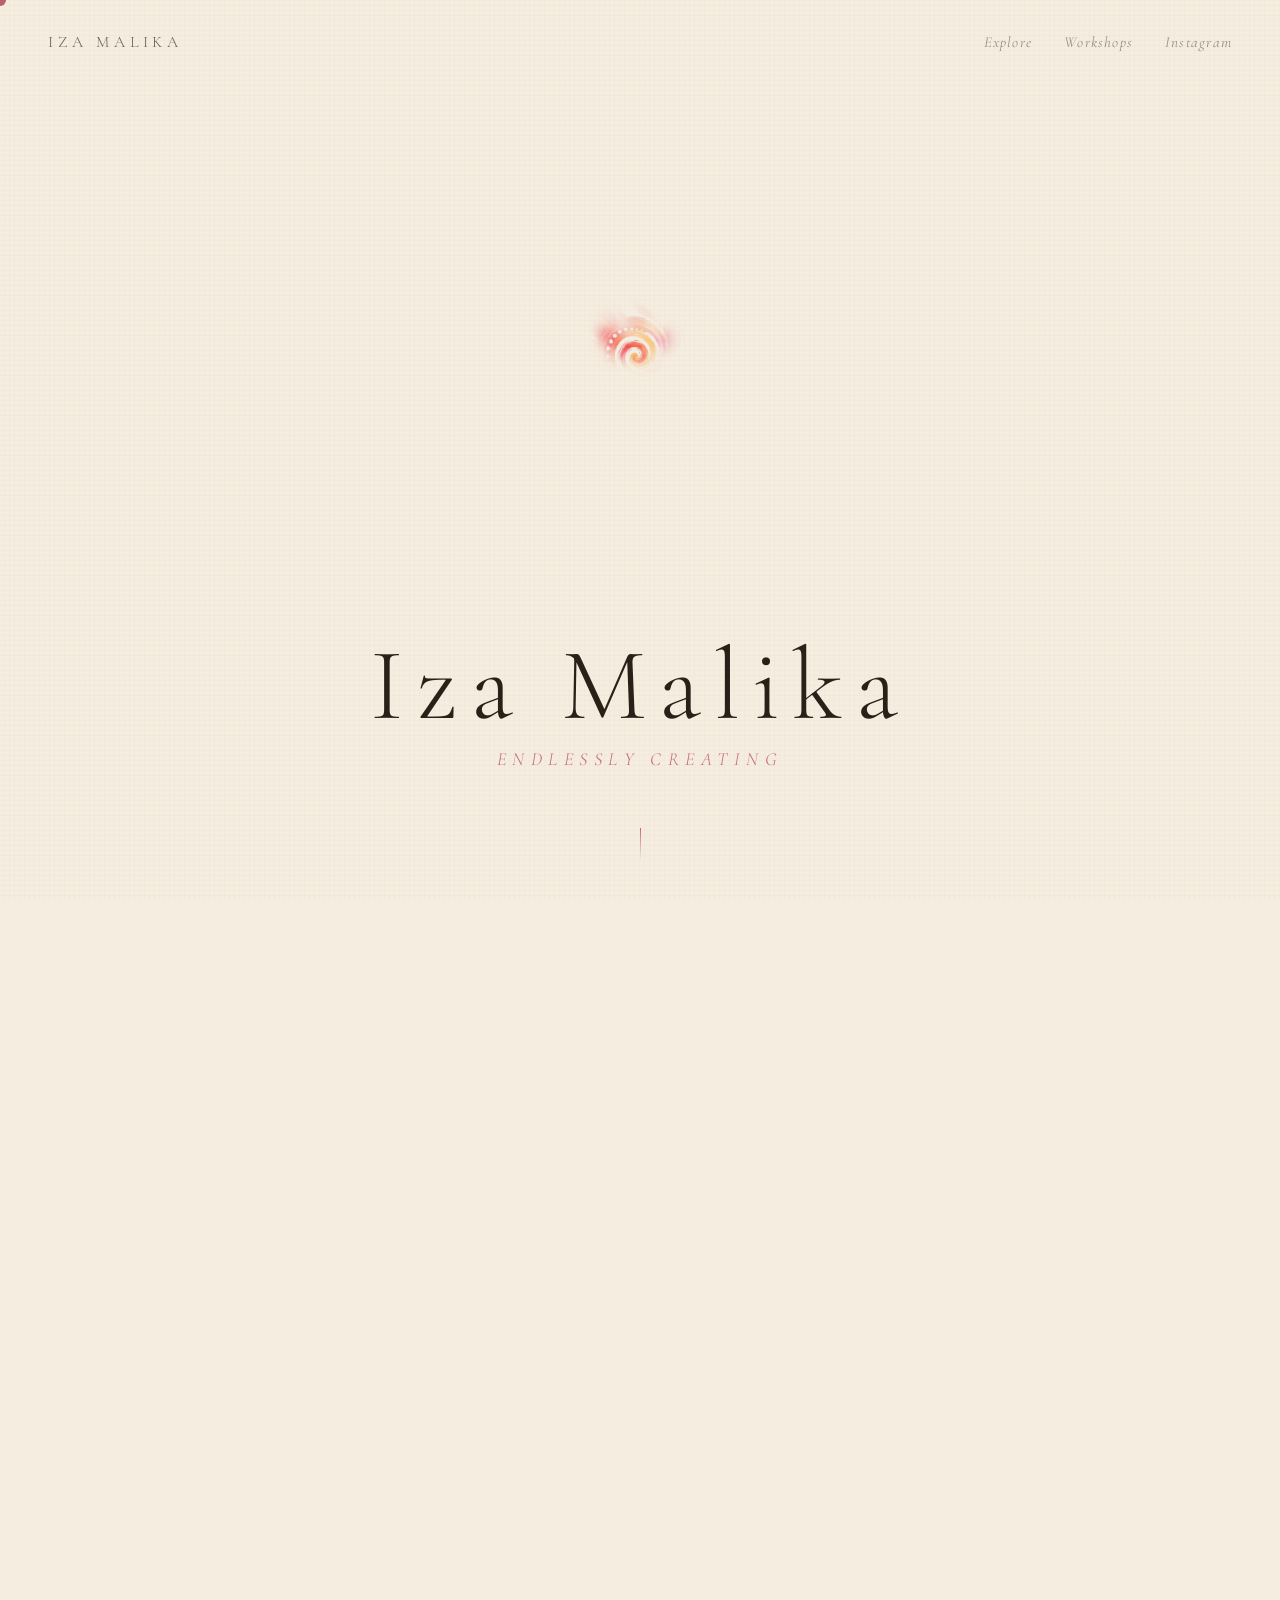
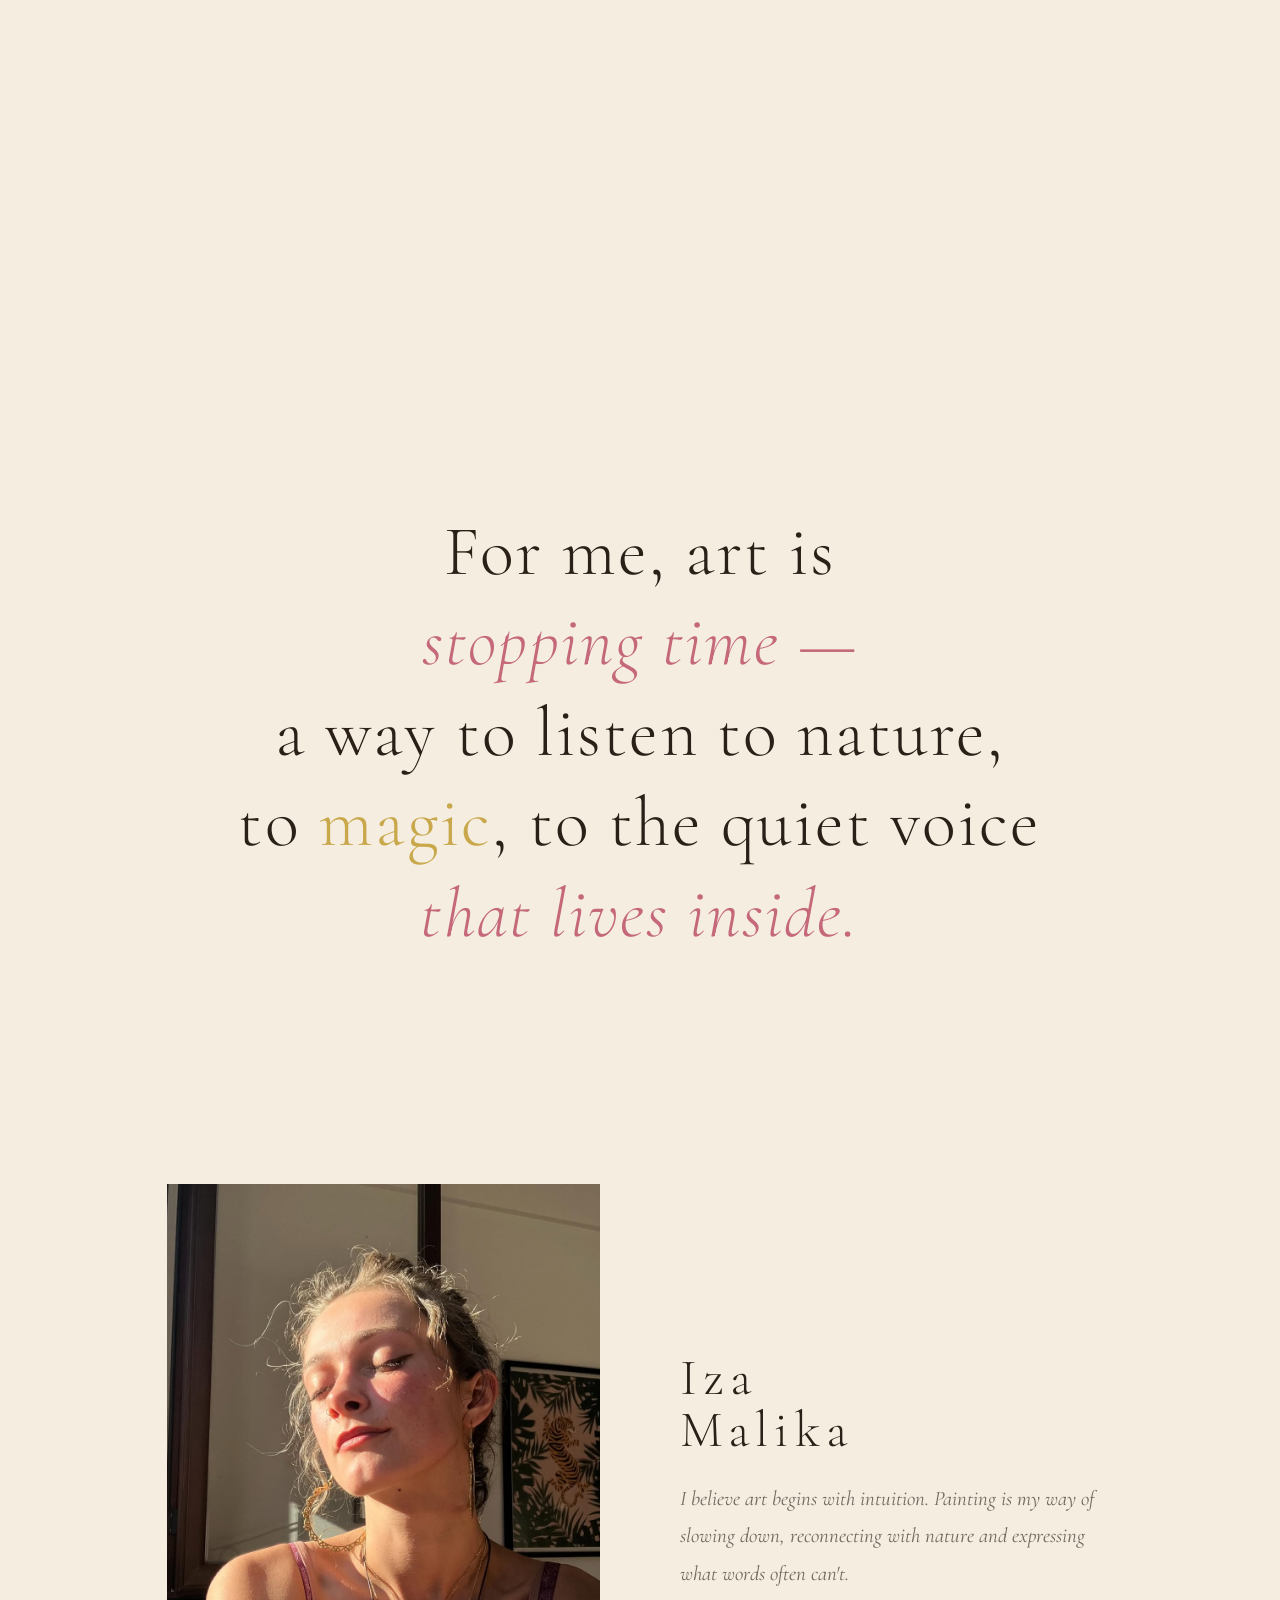
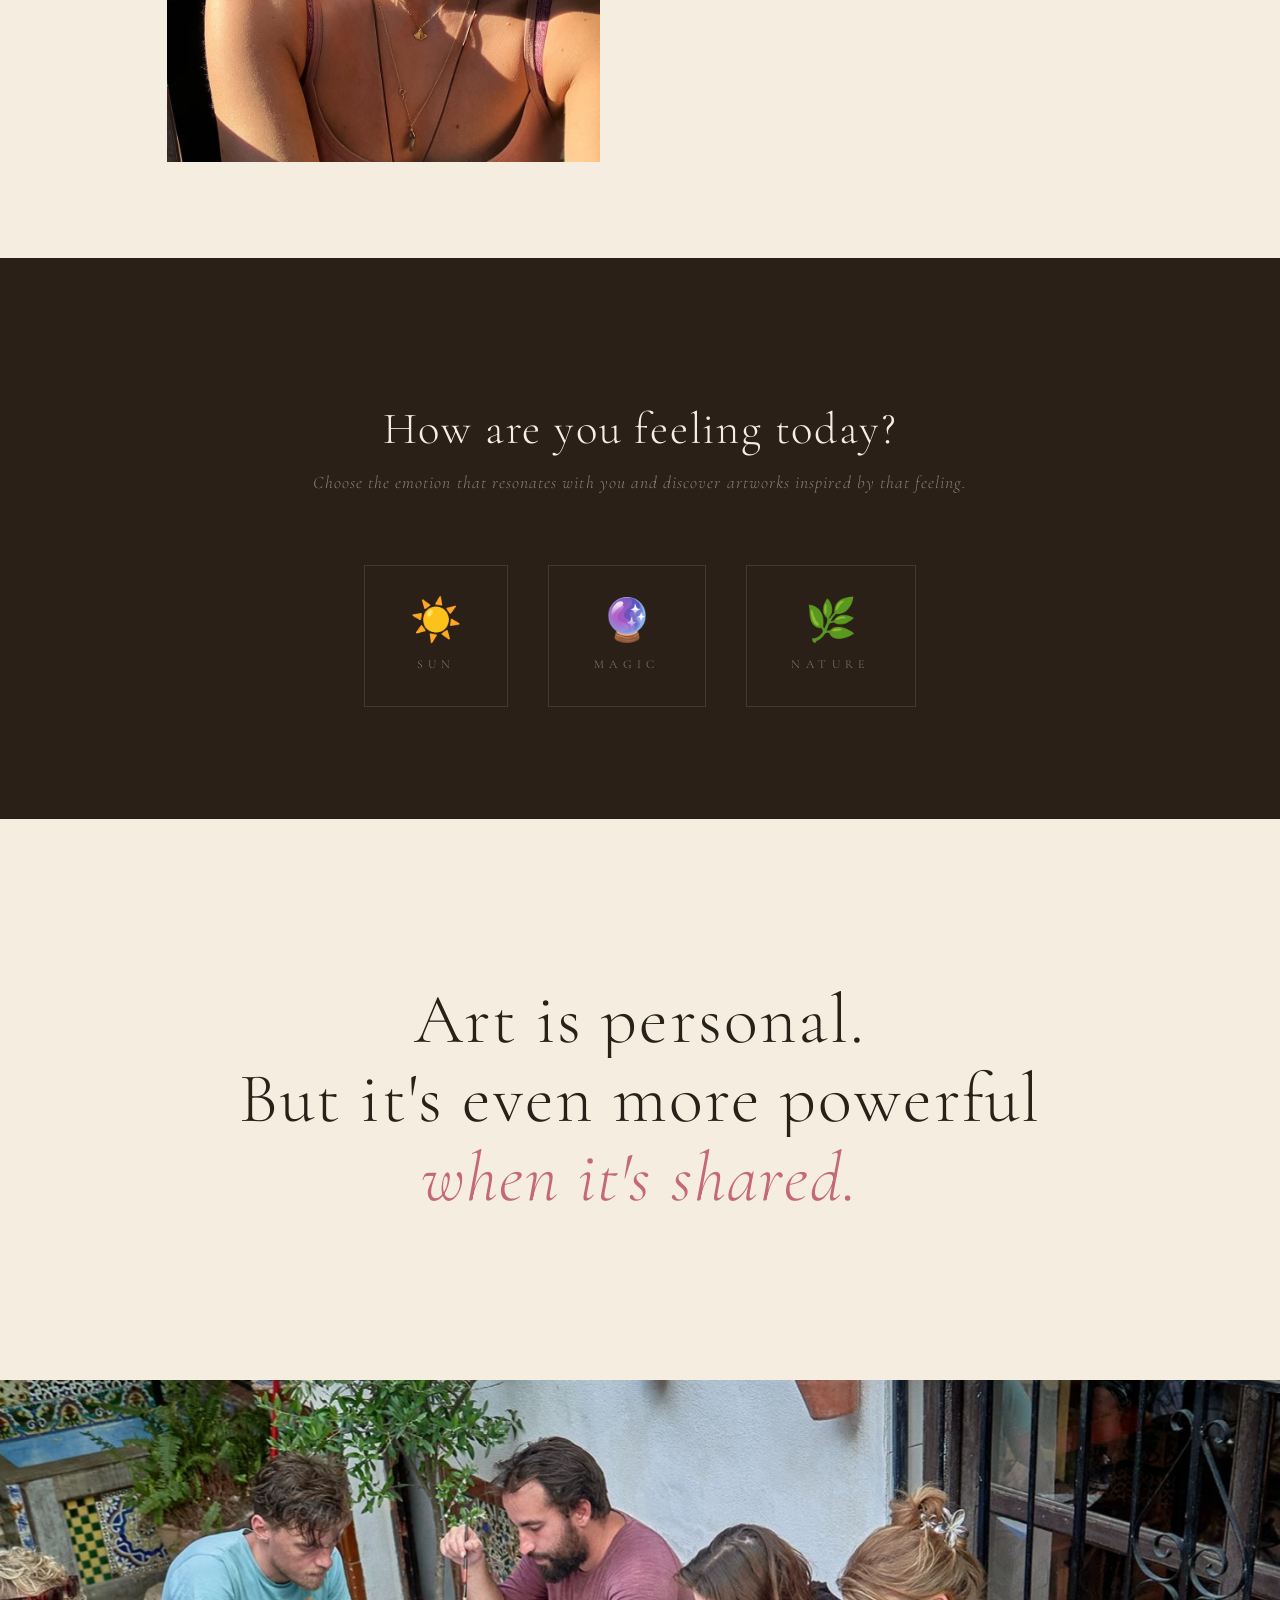
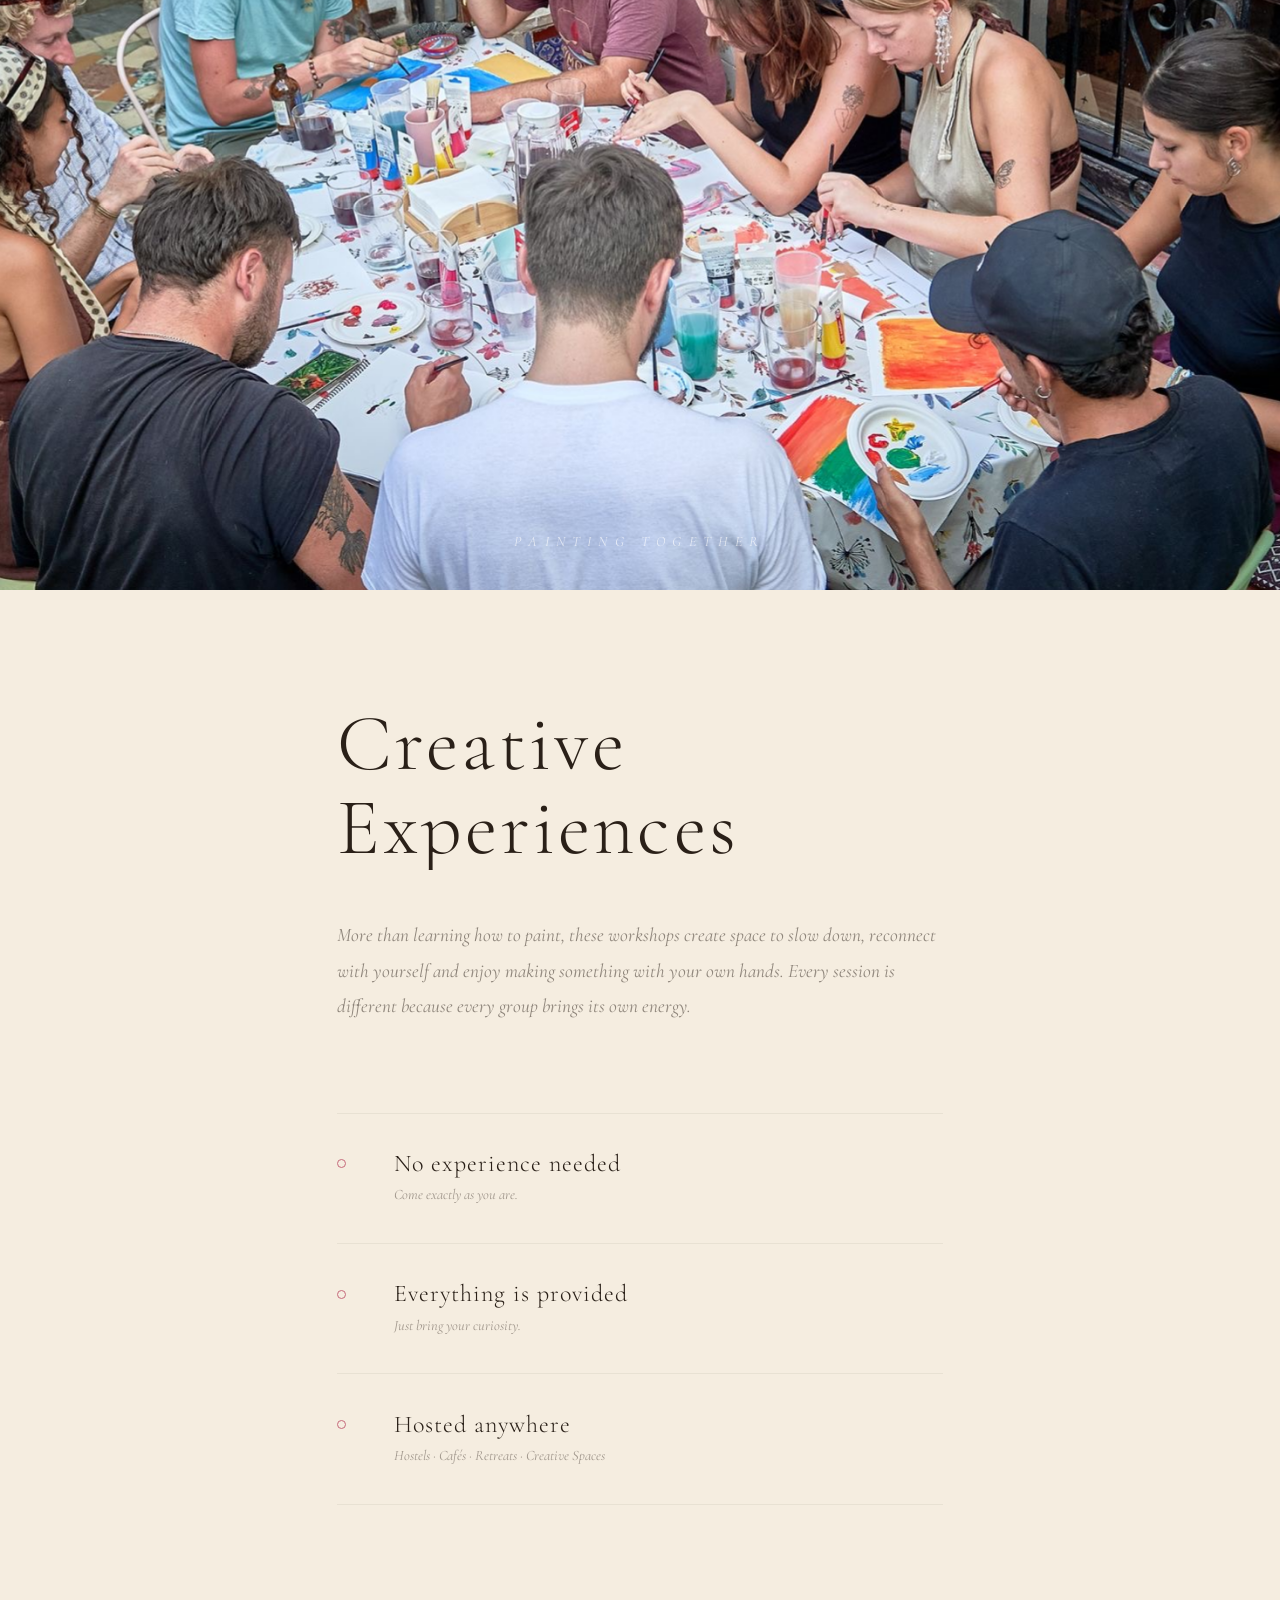
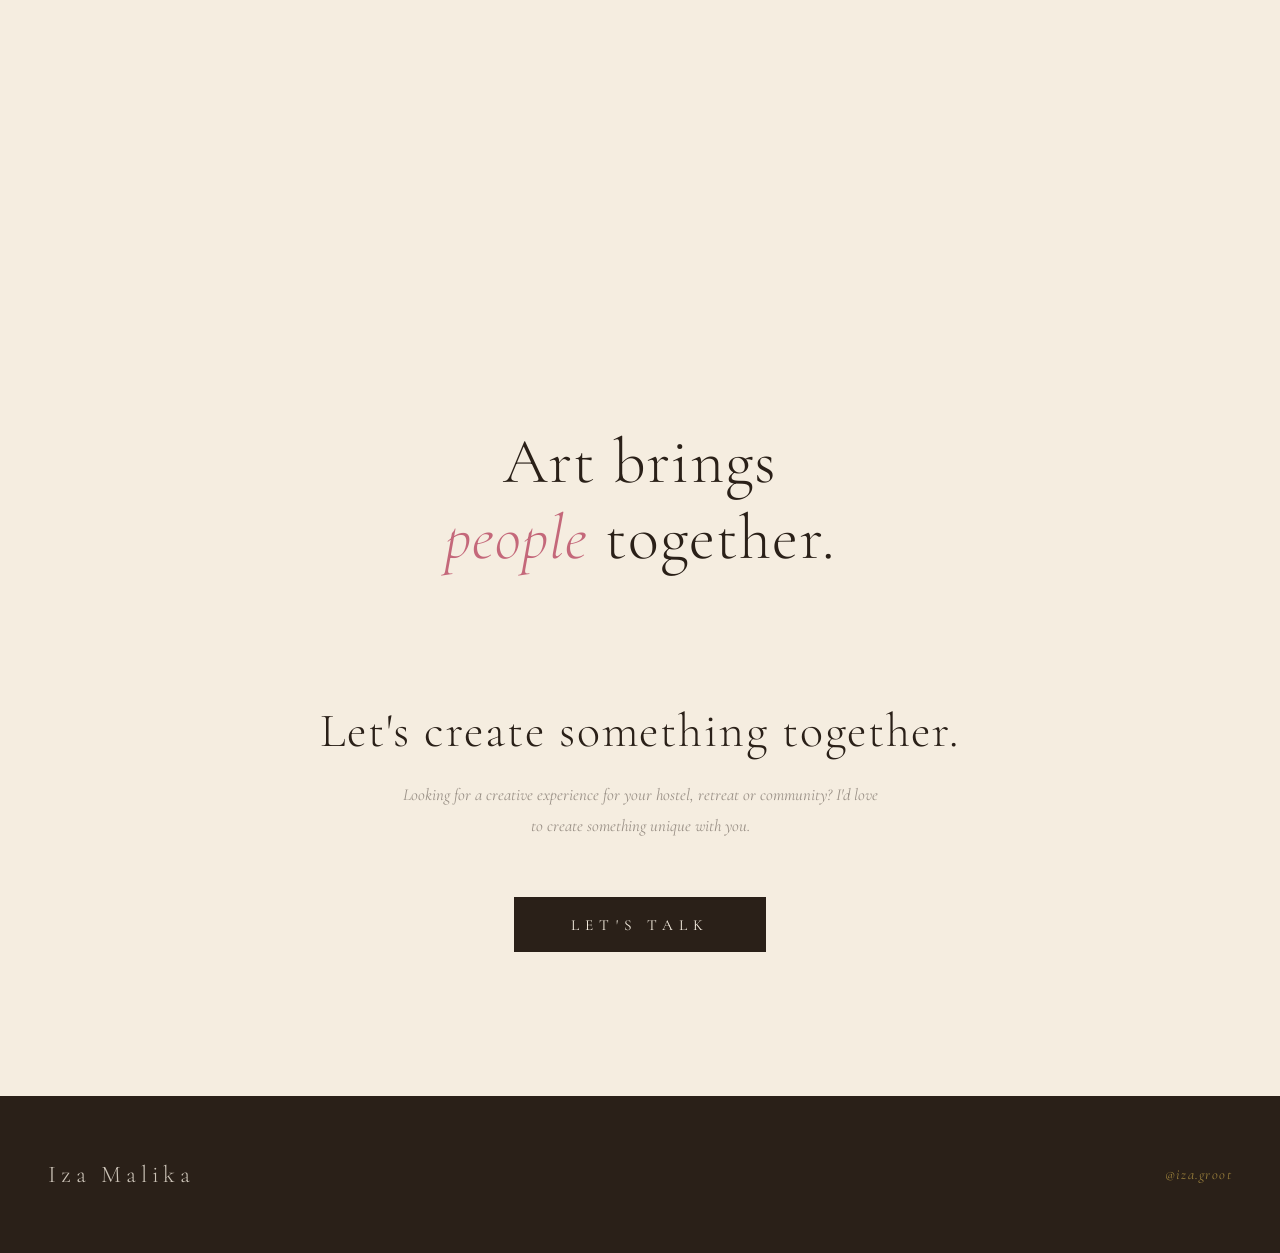
==== index.html @ 127435d0 "Primeros archivos del portafolio" ====
<!DOCTYPE html>
<html lang="en">
<head>
  <meta charset="UTF-8" />
  <meta name="viewport" content="width=device-width, initial-scale=1.0" />
  <title>Iza Malika — Painter · Granada</title>
  <link rel="preconnect" href="https://fonts.googleapis.com" />
  <link rel="preconnect" href="https://fonts.gstatic.com" crossorigin />
  <link href="https://fonts.googleapis.com/css2?family=Cormorant+Garamond:ital,wght@0,300;0,400;1,300;1,400&display=swap" rel="stylesheet" />
  <script src="https://cdnjs.cloudflare.com/ajax/libs/gsap/3.12.5/gsap.min.js" defer></script>
  <style>
    *, *::before, *::after { box-sizing: border-box; margin: 0; padding: 0; }

    :root {
      --cream:  #F5EDE0;
      --rose:   #C4687A;
      --gold:   #C9A84C;
      --green:  #4A7C59;
      --night:  #1C1C2E;
      --ink:    #2A2018;
    }

    html { scroll-behavior: smooth; }
    body { background: var(--cream); overflow-x: hidden; cursor: none; font-family: 'Cormorant Garamond', serif; }

    /* ── Cursor ── */
    #cursor {
      position: fixed; width: 12px; height: 12px; border-radius: 50%;
      background: var(--rose); pointer-events: none; z-index: 9999;
      top: 0; left: 0; transform: translate3d(-50%,-50%,0);
      transition: background 0.4s ease; mix-blend-mode: multiply; will-change: transform;
    }

    /* ── Nav ── */
    nav {
      position: fixed; top: 0; left: 0; right: 0;
      padding: 2rem 3rem; display: flex; justify-content: space-between;
      align-items: center; z-index: 500;
    }
    .nav-logo { font-weight: 300; font-size: 1rem; letter-spacing: 0.3em; color: var(--ink); text-decoration: none; text-transform: uppercase; opacity: 0.7; }
    .nav-links { display: flex; gap: 2rem; list-style: none; }
    .nav-links a { font-style: italic; font-size: 0.95rem; letter-spacing: 0.08em; color: var(--ink); text-decoration: none; opacity: 0.45; transition: opacity 0.2s; }
    .nav-links a:hover { opacity: 1; }

    /* ── Progress ── */
    #progress { position: fixed; top: 0; left: 0; height: 1.5px; width: 0%; background: linear-gradient(90deg, var(--rose), var(--gold), var(--green)); z-index: 9998; }

    /* ═══ HERO ═══ */
    #hero-scroll { position: relative; height: 220vh; background: var(--cream); }
    #hero-sticky {
      position: sticky; top: 0; height: 100vh; width: 100%; overflow: hidden;
      display: flex; flex-direction: column; align-items: center;
      justify-content: flex-start; padding-top: 8vh; background: var(--cream);
    }
    #hero-sticky::before {
      content: ''; position: absolute; inset: 0;
      background-image:
        repeating-linear-gradient(0deg, transparent, transparent 4px, rgba(160,130,90,0.035) 4px, rgba(160,130,90,0.035) 5px),
        repeating-linear-gradient(90deg, transparent, transparent 4px, rgba(160,130,90,0.035) 4px, rgba(160,130,90,0.035) 5px);
      pointer-events: none; z-index: 1;
    }
    .hero-image-wrap { position: relative; z-index: 2; width: min(58vw, 58vh); aspect-ratio: 1/1; }
    .hero-image { width: 100%; height: 100%; display: block; }
    .hero-center { position: relative; z-index: 3; text-align: center; pointer-events: none; margin-top: 2.5rem; }
    .hero-name {
      font-weight: 300; font-size: clamp(3rem, 8vw, 6.5rem); letter-spacing: 0.12em;
      color: var(--ink); line-height: 1; opacity: 0; transform: translateY(16px);
      animation: fadeUp 1.6s cubic-bezier(0.16,1,0.3,1) 0.5s forwards;
    }
    .hero-sub {
      font-style: italic; font-weight: 300; font-size: clamp(0.85rem, 1.8vw, 1.15rem);
      letter-spacing: 0.35em; color: var(--rose); text-transform: uppercase; margin-top: 0.75rem;
      opacity: 0; animation: fadeUp 1.6s cubic-bezier(0.16,1,0.3,1) 0.9s forwards;
    }
    .hero-scroll-hint {
      position: absolute; bottom: 2.5rem; left: 50%; transform: translateX(-50%);
      z-index: 4; display: flex; flex-direction: column; align-items: center; gap: 0.5rem;
      opacity: 0; animation: fadeUp 1.6s cubic-bezier(0.16,1,0.3,1) 1.4s forwards;
    }
    .hero-scroll-hint span { font-style: italic; font-size: 0.72rem; letter-spacing: 0.35em; color: var(--rose); text-transform: uppercase; }
    .hint-line { width: 1px; height: 32px; background: linear-gradient(to bottom, var(--rose), transparent); animation: hintPulse 2s ease-in-out 2s infinite; }
    @keyframes hintPulse { 0%,100%{opacity:.4;transform:scaleY(1)} 50%{opacity:1;transform:scaleY(1.2)} }
    @media (max-width: 700px) {
      .hero-image-wrap { width: min(78vw, 50vh); }
      #hero-sticky { justify-content: center; padding-top: 0; }
      .hero-center { margin-top: 1.4rem; }
    }

    /* ═══ MANIFESTO ═══ */
    #manifesto {
      min-height: 70vh; display: flex; align-items: center;
      justify-content: center; padding: 8rem 6vw;
      background: var(--cream); overflow: hidden;
    }
    #manifesto .frase-inner { text-align: center; max-width: 820px; }
    .frase-linea { display: block; overflow: hidden; line-height: 1.25; margin-bottom: 0.15em; }
    .frase-linea-inner {
      display: block; font-weight: 300; font-size: clamp(1.9rem, 5.5vw, 4.4rem);
      letter-spacing: 0.03em; color: var(--ink);
      transform: translateY(110%);
      transition: transform 1.1s cubic-bezier(0.16, 1, 0.3, 1);
    }
    .frase-inner.visible .frase-linea-inner { transform: translateY(0); }
    .frase-linea:nth-child(1) .frase-linea-inner { transition-delay: 0.00s; }
    .frase-linea:nth-child(2) .frase-linea-inner { transition-delay: 0.13s; }
    .frase-linea:nth-child(3) .frase-linea-inner { transition-delay: 0.26s; }
    .frase-linea:nth-child(4) .frase-linea-inner { transition-delay: 0.39s; }
    .frase-linea:nth-child(5) .frase-linea-inner { transition-delay: 0.52s; }
    .frase-accent { color: var(--rose); font-style: italic; }
    .frase-gold   { color: var(--gold); }

    /* ═══ ABOUT ═══ */
    #about {
      padding: 6rem 6vw; display: grid; grid-template-columns: 1fr 1fr;
      gap: 5rem; align-items: center; max-width: 1100px; margin: 0 auto;
    }
    .about-img-wrap {
      aspect-ratio: 3/4; overflow: hidden; opacity: 0; transform: translateX(-30px);
      transition: opacity 1.3s ease, transform 1.3s ease;
    }
    .about-img-wrap.visible { opacity: 1; transform: translateX(0); }
    .about-img-wrap img { width: 100%; height: 100%; object-fit: cover; object-position: center top; display: block; }
    .about-text { opacity: 0; transform: translateX(30px); transition: opacity 1.3s ease 0.25s, transform 1.3s ease 0.25s; }
    .about-text.visible { opacity: 1; transform: translateX(0); }
    .about-nombre { font-weight: 300; font-size: clamp(2rem, 4vw, 3.2rem); letter-spacing: 0.12em; color: var(--ink); margin-bottom: 1.5rem; line-height: 1; }
    .about-desc { font-style: italic; font-size: clamp(1rem, 1.8vw, 1.3rem); color: rgba(42,32,24,0.65); line-height: 1.8; }
    @media (max-width: 700px) { #about { grid-template-columns: 1fr; gap: 2.5rem; padding: 4rem 6vw; } }

    /* ═══ ORACLE ═══ */
    #oracle { padding: 9rem 6vw 7rem; text-align: center; background: var(--ink); overflow: hidden; }
    .oracle-word-wrap { overflow: hidden; margin-bottom: 1.8rem; }
    .oracle-intuition {
      display: inline-block; font-weight: 300;
      font-size: clamp(3rem, 12vw, 10rem); letter-spacing: 0.12em;
      color: var(--cream); line-height: 1; cursor: default;
      opacity: 0; transform: translateY(32px);
      transition:
        letter-spacing 1.6s cubic-bezier(0.25, 1, 0.5, 1),
        opacity 1.1s ease,
        transform 1.1s cubic-bezier(0.16,1,0.3,1);
    }
    #oracle.visible .oracle-intuition { opacity: 1; transform: translateY(0); }
    #oracle.expanded .oracle-intuition { letter-spacing: 0.55em; }
    @media (max-width: 600px) { #oracle.expanded .oracle-intuition { letter-spacing: 0.22em; } }

    .oracle-question {
      font-weight: 300; font-size: clamp(1.6rem, 4vw, 2.8rem);
      color: var(--cream); letter-spacing: 0.04em; margin-bottom: 1rem;
      opacity: 0; transform: translateY(18px);
      transition: opacity 1s ease 0.2s, transform 1s ease 0.2s;
    }
    #oracle.visible .oracle-question { opacity: 1; transform: translateY(0); }
    .oracle-sub {
      font-style: italic; font-weight: 300; font-size: clamp(0.88rem, 1.8vw, 1.1rem);
      color: rgba(245,237,224,0.45); letter-spacing: 0.06em; margin-bottom: 4.5rem;
      opacity: 0; transform: translateY(14px);
      transition: opacity 1s ease 0.38s, transform 1s ease 0.38s;
    }
    #oracle.visible .oracle-sub { opacity: 1; transform: translateY(0); }

    .oracle-icons {
      display: flex; gap: 2.5rem; justify-content: center; flex-wrap: wrap;
      opacity: 0; transform: scale(0.88) translateY(24px);
      transition: opacity 1s ease 0.55s, transform 1s cubic-bezier(0.16,1,0.3,1) 0.55s;
    }
    #oracle.expanded .oracle-icons { opacity: 1; transform: scale(1) translateY(0); }

    .oracle-icon-btn {
      display: flex; flex-direction: column; align-items: center; gap: 0.9rem;
      padding: 2.2rem 2.8rem; border: 1px solid rgba(245,237,224,0.12);
      background: transparent; cursor: none; font-family: 'Cormorant Garamond', serif;
      transition: border-color 0.5s ease, background 0.5s ease, transform 0.5s cubic-bezier(0.16,1,0.3,1);
    }
    .oracle-icon-btn:hover, .oracle-icon-btn.active {
      border-color: rgba(245,237,224,0.4); background: rgba(245,237,224,0.05); transform: translateY(-9px);
    }
    .oracle-icon-btn.active { border-color: var(--gold); }
    .oracle-emoji { font-size: 2.6rem; line-height: 1; }
    .oracle-label {
      font-weight: 300; font-size: 0.75rem; letter-spacing: 0.45em;
      color: var(--cream); text-transform: uppercase; opacity: 0.45;
      transition: opacity 0.3s, color 0.3s;
    }
    .oracle-icon-btn:hover .oracle-label, .oracle-icon-btn.active .oracle-label { opacity: 1; color: var(--gold); }

    /* ═══ CAROUSEL ═══ */
    #carousel-section {
      display: none; padding: 5rem 0 2rem;
      background-color: var(--cream);
      transition: background-color 1.3s ease;
    }
    #carousel-section.active { display: block; }

    .carousel-theme-label {
      text-align: center; font-style: italic; font-size: 0.75rem;
      letter-spacing: 0.5em; color: rgba(42,32,24,0.38);
      text-transform: uppercase; margin-bottom: 3rem;
    }
    .carousel-track { position: relative; width: 100%; min-height: 360px; }

    .carousel-card {
      display: none; flex-direction: column; align-items: center; padding: 0 5vw;
    }
    .carousel-card.show {
      display: flex;
      animation: cardSlideIn 0.65s cubic-bezier(0.16,1,0.3,1) forwards;
    }
    .carousel-card.slide-left { animation: cardSlideLeft 0.5s ease forwards; }
    @keyframes cardSlideIn { from { opacity:0; transform:translateX(40px); } to { opacity:1; transform:translateX(0); } }
    @keyframes cardSlideLeft { from { opacity:1; transform:translateX(0); } to { opacity:0; transform:translateX(-40px); } }

    .carousel-img-wrap { width: min(72vw, 440px); aspect-ratio: 4/5; overflow: hidden; }
    .carousel-img-wrap img { width: 100%; height: 100%; object-fit: cover; display: block; }
    .carousel-meta { margin-top: 1.3rem; text-align: center; }
    .carousel-titulo { font-weight: 300; font-size: clamp(1.1rem, 3vw, 1.6rem); letter-spacing: 0.06em; color: var(--ink); }
    .carousel-subtitulo { font-style: italic; font-size: 0.78rem; letter-spacing: 0.16em; color: var(--rose); margin-top: 0.3rem; opacity: 0.8; }

    .carousel-controls {
      display: flex; align-items: center; justify-content: center;
      gap: 2.5rem; margin-top: 2.8rem; padding-bottom: 0.5rem;
    }
    .carousel-arrow {
      background: none; border: 1px solid rgba(42,32,24,0.18);
      width: 46px; height: 46px; border-radius: 50%; cursor: none;
      display: flex; align-items: center; justify-content: center;
      font-size: 1.1rem; color: var(--ink);
      transition: border-color 0.3s, background 0.3s, transform 0.35s cubic-bezier(0.16,1,0.3,1);
    }
    .carousel-arrow:hover { border-color: var(--ink); background: rgba(42,32,24,0.05); transform: scale(1.12); }
    .carousel-counter { font-style: italic; font-size: 0.85rem; letter-spacing: 0.28em; color: rgba(42,32,24,0.38); }

    /* View All */
    .view-all-wrap { text-align: center; padding: 3.5rem 0 2rem; }
    .view-all-btn {
      background: none; border: none; font-family: 'Cormorant Garamond', serif;
      font-size: clamp(0.8rem, 1.4vw, 0.95rem); letter-spacing: 0.38em; color: var(--ink);
      text-transform: uppercase; cursor: none; position: relative; padding-bottom: 5px;
      opacity: 0.45; transition: opacity 0.4s;
    }
    .view-all-btn::after {
      content: ''; position: absolute; bottom: 0; left: 50%;
      width: 0; height: 1px; background: var(--ink);
      transform: translateX(-50%); transition: width 0.55s cubic-bezier(0.16,1,0.3,1);
    }
    .view-all-btn:hover { opacity: 0.85; }
    .view-all-btn:hover::after { width: 100%; }

    /* ═══ FULL GALLERY GRID ═══ */
    #full-gallery { display: none; padding: 3rem 5vw 6rem; border-top: 1px solid rgba(42,32,24,0.07); }
    #full-gallery.open { display: block; }
    .full-gallery-title {
      text-align: center; font-weight: 300; font-size: 0.75rem; letter-spacing: 0.45em;
      color: rgba(42,32,24,0.38); text-transform: uppercase; margin-bottom: 3rem;
    }
    .full-gallery-grid { display: grid; grid-template-columns: repeat(auto-fill, minmax(220px, 1fr)); gap: 1.2rem; }
    .fg-item { overflow: hidden; }
    .fg-item img {
      width: 100%; aspect-ratio: 4/5; object-fit: cover; display: block;
      filter: grayscale(12%); transform: scale(1);
      transition: filter 0.6s ease, transform 0.6s ease;
    }
    .fg-item img:hover { filter: grayscale(0%); transform: scale(1.03); }

    /* ═══ BRIDGE ═══ */
    #ws-bridge {
      background: var(--cream);
      padding: clamp(8rem, 18vh, 14rem) 6vw clamp(8rem, 18vh, 14rem);
      text-align: center;
    }
    .bridge-line {
      display: block; overflow: hidden;
      line-height: 1.1; margin-bottom: 0.1em;
    }
    .bridge-line-inner {
      display: block;
      font-weight: 300;
      font-size: clamp(2rem, 5.5vw, 4.4rem);
      letter-spacing: 0.03em;
      color: var(--ink);
      transform: translateY(110%);
      transition: transform 1.2s cubic-bezier(0.16, 1, 0.3, 1);
    }
    .bridge-line:nth-child(2) .bridge-line-inner { transition-delay: 0.18s; }
    .bridge-line:nth-child(3) .bridge-line-inner {
      font-style: italic; color: var(--rose);
      transition-delay: 0.34s;
    }
    #ws-bridge.bridge-in .bridge-line-inner { transform: translateY(0); }

    /* ═══ WORKSHOPS ═══ */
    #workshops { padding: 0; }

    /* 1 — Hero photo */
    .ws-hero {
      position: relative; width: 100%; height: 90vh;
      overflow: hidden;
    }
    .ws-hero img {
      width: 100%; height: 115%; object-fit: cover; object-position: center 30%;
      display: block; transform: translateY(0);
      will-change: transform;
    }
    .ws-hero-label {
      position: absolute; bottom: 2.5rem; left: 50%; transform: translateX(-50%);
      font-family: 'Cormorant Garamond', serif; font-style: italic;
      font-size: clamp(0.75rem, 1.3vw, 0.9rem); letter-spacing: 0.5em;
      text-transform: uppercase; color: rgba(255,255,255,0.65);
      white-space: nowrap;
    }

    /* 2 — Inner text block */
    .ws-inner { max-width: 760px; margin: 0 auto; padding: 7rem 6vw 0; }

    /* Title lines (GSAP handles animation) */
    .ws-heading { margin-bottom: 3rem; overflow: hidden; }
    .ws-heading-line {
      display: block; overflow: hidden; line-height: 1.05;
    }
    .ws-heading-line span {
      display: block; font-weight: 300;
      font-size: clamp(2.4rem, 6.5vw, 5rem); letter-spacing: 0.04em;
      color: var(--ink); transform: translateY(110%);
    }

    /* Subhead */
    .ws-subhead {
      font-style: italic; font-size: clamp(1rem, 2vw, 1.2rem);
      color: rgba(42,32,24,0.5); line-height: 1.85; margin-bottom: 5.5rem;
      opacity: 0; transform: translateY(20px);
      transition: opacity 1.1s ease 0.5s, transform 1.1s ease 0.5s;
    }
    #workshops.ws-text-in .ws-subhead { opacity: 1; transform: translateY(0); }

    /* 3 — Cards */
    .ws-cards { display: flex; flex-direction: column; margin-bottom: 7rem; }
    .ws-card {
      display: grid; grid-template-columns: 1.8rem 1fr;
      align-items: start; gap: 1.8rem;
      padding: 2.2rem 0;
      border-bottom: 1px solid rgba(42,32,24,0.06);
      opacity: 0; transform: translateY(30px);
      transition: opacity 0.95s ease, transform 0.95s cubic-bezier(0.16,1,0.3,1);
    }
    .ws-card:first-child { border-top: 1px solid rgba(42,32,24,0.06); }
    .ws-card.ws-card-in { opacity: 1; transform: translateY(0); }
    .ws-card-dot {
      width: 9px; height: 9px; border-radius: 50%;
      border: 1px solid var(--rose); margin-top: 0.65rem; flex-shrink: 0;
    }
    .ws-card-title {
      font-weight: 300; font-size: clamp(1.1rem, 2.2vw, 1.5rem);
      letter-spacing: 0.04em; color: var(--ink); margin-bottom: 0.35rem;
    }
    .ws-card-desc {
      font-style: italic; font-size: 0.9rem;
      color: rgba(42,32,24,0.42); line-height: 1.7;
    }

    /* 4 — Editorial photo mosaic */
    .ws-editorial {
      display: grid;
      grid-template-columns: 3fr 2fr;
      gap: 6px;
      margin-bottom: 0;
    }
    .ws-pic { overflow: hidden; position: relative; }
    .ws-pic img {
      width: 100%; height: 100%; object-fit: cover; display: block;
      will-change: transform;
    }
    /* clip-path reveal — default hidden from bottom */
    .ws-pic { clip-path: inset(100% 0 0 0); transition: clip-path 1.15s cubic-bezier(0.16,1,0.3,1); }
    .ws-pic.ws-from-left  { clip-path: inset(0 100% 0 0); }
    .ws-pic.ws-from-right { clip-path: inset(0 0 0 100%); }
    .ws-pic.ws-from-top   { clip-path: inset(0 0 100% 0); }
    .ws-pic.ws-from-bottom{ clip-path: inset(100% 0 0 0); }
    .ws-pic.ws-revealed   { clip-path: inset(0 0 0 0); }

    /* Grid positions */
    .ws-pic-a { grid-column: 1/-1; height: clamp(320px,48vw,620px); transition-delay: 0s; }
    .ws-pic-a img { object-position: center 40%; }
    .ws-pic-b { grid-column:1/2; grid-row:2/4; height: clamp(420px,66vw,760px); transition-delay:.15s; }
    .ws-pic-b img { object-position: center top; }
    .ws-pic-c { grid-column:2/3; grid-row:2/3; height: clamp(220px,30vw,380px); transition-delay:.28s; }
    .ws-pic-d { grid-column:2/3; grid-row:3/4; height: clamp(200px,34vw,380px); transition-delay:.42s; }
    .ws-pic-e { grid-column:1/-1; height: clamp(280px,38vw,500px); transition-delay:.6s; }
    .ws-pic-e img { object-position: center 65%; }

    /* Caption notes */
    .ws-note {
      position: absolute; bottom: 1.6rem; left: 1.8rem;
      font-family: 'Cormorant Garamond', serif; font-style: italic;
      font-size: clamp(0.8rem, 1.2vw, 0.96rem); line-height: 1.4;
      color: rgba(255,255,255,0.88); max-width: 240px;
      text-shadow: 0 1px 14px rgba(0,0,0,0.5);
      opacity: 0; transform: translateY(10px);
      transition: opacity 0.8s ease 0.7s, transform 0.8s ease 0.7s;
    }
    .ws-pic.ws-revealed .ws-note { opacity: 1; transform: translateY(0); }

    /* 5 — Quote */
    .ws-quote-wrap {
      text-align: center; padding: 8rem 6vw;
      opacity: 0; transform: translateY(24px);
      transition: opacity 1.2s ease, transform 1.2s cubic-bezier(0.16,1,0.3,1);
    }
    .ws-quote-wrap.ws-quote-in { opacity: 1; transform: translateY(0); }
    .ws-quote {
      font-weight: 300; font-size: clamp(2rem, 5vw, 4rem);
      color: var(--ink); line-height: 1.2; letter-spacing: 0.02em;
    }
    .ws-quote-people {
      display: inline-block; font-style: italic;
      color: var(--ink);
      transition: color 2.2s cubic-bezier(0.25,1,0.5,1);
    }
    .ws-quote-wrap.ws-quote-in .ws-quote-people { color: var(--rose); }

    /* 6 — CTA */
    .ws-cta-block {
      text-align: center; padding: 0 6vw 9rem;
      opacity: 0; transform: translateY(24px);
      transition: opacity 1s ease 0.2s, transform 1s cubic-bezier(0.16,1,0.3,1) 0.2s;
    }
    .ws-cta-block.ws-cta-in { opacity: 1; transform: translateY(0); }
    .ws-cta-heading {
      font-weight: 300; font-size: clamp(1.6rem, 3.8vw, 3rem);
      letter-spacing: 0.04em; color: var(--ink); margin-bottom: 1.4rem; line-height: 1.1;
    }
    .ws-cta-sub {
      font-style: italic; font-size: clamp(0.9rem, 1.6vw, 1.05rem);
      color: rgba(42,32,24,0.45); max-width: 480px; margin: 0 auto 3.5rem; line-height: 1.8;
    }
    .ws-cta-btn {
      display: inline-block; font-family: 'Cormorant Garamond', serif;
      font-size: clamp(0.82rem, 1.4vw, 0.96rem); letter-spacing: 0.38em;
      text-transform: uppercase; color: var(--cream); text-decoration: none;
      background: var(--ink); padding: 1.1rem 3.5rem;
      border: 1px solid var(--ink); cursor: none;
      transition: background 0.45s ease, color 0.45s ease;
    }
    .ws-cta-btn:hover { background: transparent; color: var(--ink); }

    @media (max-width: 640px) {
      .ws-hero { height: 70vh; }
      .ws-editorial { grid-template-columns: 1fr; }
      .ws-pic-b { grid-column:1; grid-row:auto; height: clamp(300px,75vw,480px); }
      .ws-pic-c, .ws-pic-d { grid-column:1; grid-row:auto; height: clamp(240px,60vw,360px); }
    }

    /* ═══ FOOTER ═══ */
    footer {
      background: var(--ink); padding: 4rem 3rem;
      display: flex; justify-content: space-between; align-items: center;
      flex-wrap: wrap; gap: 1.5rem;
    }
    .footer-name { font-weight: 300; font-size: 1.5rem; letter-spacing: 0.2em; color: var(--cream); opacity: 0.8; }
    .footer-ig { font-style: italic; font-size: 0.9rem; letter-spacing: 0.1em; color: var(--gold); text-decoration: none; opacity: 0.7; transition: opacity 0.2s; }
    .footer-ig:hover { opacity: 1; }

    /* ═══ UTILS ═══ */
    @keyframes fadeUp { to { opacity: 1; transform: translateY(0); } }
    @media (max-width: 600px) {
      nav { padding: 1.5rem; }
      .nav-links { gap: 1.2rem; }
      .oracle-icons { gap: 1rem; }
      .oracle-icon-btn { padding: 1.6rem 1.8rem; }
    }
  </style>
</head>
<body>

<div id="progress"></div>
<div id="cursor"></div>

<nav>
  <a href="#" class="nav-logo">Iza Malika</a>
  <ul class="nav-links">
    <li><a href="#oracle">Explore</a></li>
    <li><a href="#workshops">Workshops</a></li>
    <li><a href="https://instagram.com/iza.groot" target="_blank">Instagram</a></li>
  </ul>
</nav>

<!-- ═══ HERO ═══ -->
<div id="hero-scroll">
  <div id="hero-sticky">
    <div class="hero-image-wrap">
      <canvas id="hero-canvas" class="hero-image" aria-label="Spiral painting by Iza Malika"></canvas>
    </div>
    <div class="hero-center">
      <h1 class="hero-name">Iza Malika</h1>
      <p class="hero-sub">Endlessly creating</p>
    </div>
    <div class="hero-scroll-hint">
      <div class="hint-line"></div>
    </div>
  </div>
</div>

<!-- ═══ MANIFESTO ═══ -->
<section id="manifesto">
  <div class="frase-inner">
    <span class="frase-linea"><span class="frase-linea-inner">For me, art is</span></span>
    <span class="frase-linea"><span class="frase-linea-inner frase-accent">stopping time —</span></span>
    <span class="frase-linea"><span class="frase-linea-inner">a way to listen to nature,</span></span>
    <span class="frase-linea"><span class="frase-linea-inner">to <span class="frase-gold">magic</span>, to the quiet voice</span></span>
    <span class="frase-linea"><span class="frase-linea-inner frase-accent">that lives inside.</span></span>
  </div>
</section>

<!-- ═══ ABOUT ═══ -->
<section id="about">
  <div class="about-img-wrap">
    <img src="images/iza.jpg" alt="Iza Malika under the Granada sun" />
  </div>
  <div class="about-text">
    <h2 class="about-nombre">Iza<br>Malika</h2>
    <p class="about-desc">I believe art begins with intuition. Painting is my way of slowing down, reconnecting with nature and expressing what words often can't.</p>
  </div>
</section>

<!-- ═══ ORACLE ═══ -->
<section id="oracle">
  <p class="oracle-question">How are you feeling today?</p>
  <p class="oracle-sub">Choose the emotion that resonates with you and discover artworks inspired by that feeling.</p>
  <div class="oracle-icons">
    <button class="oracle-icon-btn" data-tema="sol" data-color="#EDE8E0" data-label="Sun">
      <span class="oracle-emoji">☀️</span>
      <span class="oracle-label">Sun</span>
    </button>
    <button class="oracle-icon-btn" data-tema="magia" data-color="#EAE5F0" data-label="Magic">
      <span class="oracle-emoji">🔮</span>
      <span class="oracle-label">Magic</span>
    </button>
    <button class="oracle-icon-btn" data-tema="naturaleza" data-color="#E2EBE2" data-label="Nature">
      <span class="oracle-emoji">🌿</span>
      <span class="oracle-label">Nature</span>
    </button>
  </div>
</section>

<!-- ═══ CAROUSEL ═══ -->
<section id="carousel-section">
  <p class="carousel-theme-label" id="carousel-theme-label">—</p>
  <div class="carousel-track" id="carousel-track">

    <!-- SOL -->
    <div class="carousel-card" data-tema="sol">
      <div class="carousel-img-wrap"><img src="images/obras/sol-montana.jpg" alt="The Sun and the Mountain" loading="lazy" /></div>
      <div class="carousel-meta"><p class="carousel-titulo">The Sun and the Mountain</p><p class="carousel-subtitulo">Acrylic · 50×40 cm</p></div>
    </div>
    <div class="carousel-card" data-tema="sol">
      <div class="carousel-img-wrap"><img src="images/obras/mandala-sol.jpg" alt="Solar Mandala" loading="lazy" /></div>
      <div class="carousel-meta"><p class="carousel-titulo">Solar Mandala</p><p class="carousel-subtitulo">Acrylic · 30×40 cm</p></div>
    </div>
    <div class="carousel-card" data-tema="sol">
      <div class="carousel-img-wrap"><img src="images/obras/flor-dorada.jpg" alt="Golden Flower" loading="lazy" /></div>
      <div class="carousel-meta"><p class="carousel-titulo">Golden Flower</p><p class="carousel-subtitulo">Acrylic on canvas</p></div>
    </div>
    <div class="carousel-card" data-tema="sol">
      <div class="carousel-img-wrap"><img src="images/obras/mandala-blanca.jpg" alt="White Mandala" loading="lazy" /></div>
      <div class="carousel-meta"><p class="carousel-titulo">White Mandala</p><p class="carousel-subtitulo">Acrylic · 30×40 cm</p></div>
    </div>
    <div class="carousel-card" data-tema="sol">
      <div class="carousel-img-wrap"><img src="images/obras/flamenco.jpg" alt="Flamenco" loading="lazy" /></div>
      <div class="carousel-meta"><p class="carousel-titulo">Flamenco</p><p class="carousel-subtitulo">Acrylic on canvas</p></div>
    </div>

    <!-- MAGIA -->
    <div class="carousel-card" data-tema="magia">
      <div class="carousel-img-wrap"><img src="images/obras/luna-mistica.jpg" alt="The Mystic Moon" loading="lazy" /></div>
      <div class="carousel-meta"><p class="carousel-titulo">The Mystic Moon</p><p class="carousel-subtitulo">Acrylic · 40×50 cm</p></div>
    </div>
    <div class="carousel-card" data-tema="magia">
      <div class="carousel-img-wrap"><img src="images/obras/mandala-purpura.jpg" alt="Purple Mandala" loading="lazy" /></div>
      <div class="carousel-meta"><p class="carousel-titulo">Purple Mandala</p><p class="carousel-subtitulo">Acrylic on canvas</p></div>
    </div>
    <div class="carousel-card" data-tema="magia">
      <div class="carousel-img-wrap"><img src="images/obras/mujer-viento.jpg" alt="Woman in the Wind" loading="lazy" /></div>
      <div class="carousel-meta"><p class="carousel-titulo">Woman in the Wind</p><p class="carousel-subtitulo">Acrylic on paper</p></div>
    </div>
    <div class="carousel-card" data-tema="magia">
      <div class="carousel-img-wrap"><img src="images/obras/mandala-lavanda.jpg" alt="Lavender Mandala" loading="lazy" /></div>
      <div class="carousel-meta"><p class="carousel-titulo">Lavender Mandala</p><p class="carousel-subtitulo">Acrylic on canvas</p></div>
    </div>
    <div class="carousel-card" data-tema="magia">
      <div class="carousel-img-wrap"><img src="images/obras/luna-mujer.jpg" alt="Moon Woman" loading="lazy" /></div>
      <div class="carousel-meta"><p class="carousel-titulo">Moon Woman</p><p class="carousel-subtitulo">Acrylic on canvas</p></div>
    </div>
    <div class="carousel-card" data-tema="magia">
      <div class="carousel-img-wrap"><img src="images/obras/diosa-acuarela.jpg" alt="Watercolor Goddess" loading="lazy" /></div>
      <div class="carousel-meta"><p class="carousel-titulo">Watercolor Goddess</p><p class="carousel-subtitulo">Watercolor on paper</p></div>
    </div>

    <!-- NATURALEZA -->
    <div class="carousel-card" data-tema="naturaleza">
      <div class="carousel-img-wrap"><img src="images/obras/plantas-verdes.jpg" alt="Green Plants" loading="lazy" /></div>
      <div class="carousel-meta"><p class="carousel-titulo">Green Plants</p><p class="carousel-subtitulo">Acrylic on canvas</p></div>
    </div>
    <div class="carousel-card" data-tema="naturaleza">
      <div class="carousel-img-wrap"><img src="images/obras/silueta-hojas.jpg" alt="Silhouette &amp; Leaves" loading="lazy" /></div>
      <div class="carousel-meta"><p class="carousel-titulo">Silhouette &amp; Leaves</p><p class="carousel-subtitulo">Acrylic · 50×60 cm</p></div>
    </div>
    <div class="carousel-card" data-tema="naturaleza">
      <div class="carousel-img-wrap"><img src="images/obras/botanica.jpg" alt="Botanica" loading="lazy" /></div>
      <div class="carousel-meta"><p class="carousel-titulo">Botanica</p><p class="carousel-subtitulo">Acrylic on canvas</p></div>
    </div>
    <div class="carousel-card" data-tema="naturaleza">
      <div class="carousel-img-wrap"><img src="images/obras/cuerpo-flores.jpg" alt="Body in Bloom" loading="lazy" /></div>
      <div class="carousel-meta"><p class="carousel-titulo">Body in Bloom</p><p class="carousel-subtitulo">Acrylic · 50×40 cm</p></div>
    </div>
    <div class="carousel-card" data-tema="naturaleza">
      <div class="carousel-img-wrap"><img src="images/obras/bailarina-verde.jpg" alt="Green Dancer" loading="lazy" /></div>
      <div class="carousel-meta"><p class="carousel-titulo">Green Dancer</p><p class="carousel-subtitulo">Acrylic on canvas</p></div>
    </div>

  </div>

  <div class="carousel-controls">
    <button class="carousel-arrow" id="carousel-prev">←</button>
    <span class="carousel-counter" id="carousel-counter">1 / 5</span>
    <button class="carousel-arrow" id="carousel-next">→</button>
  </div>

  <div class="view-all-wrap">
    <button class="view-all-btn" id="view-all-btn">View All Works</button>
  </div>
</section>

<!-- ═══ FULL GALLERY ═══ -->
<section id="full-gallery">
  <p class="full-gallery-title">All Works</p>
  <div class="full-gallery-grid">
    <div class="fg-item"><img src="images/obras/sol-montana.jpg" alt="The Sun and the Mountain" loading="lazy" /></div>
    <div class="fg-item"><img src="images/obras/mandala-sol.jpg" alt="Solar Mandala" loading="lazy" /></div>
    <div class="fg-item"><img src="images/obras/flor-dorada.jpg" alt="Golden Flower" loading="lazy" /></div>
    <div class="fg-item"><img src="images/obras/mandala-blanca.jpg" alt="White Mandala" loading="lazy" /></div>
    <div class="fg-item"><img src="images/obras/flamenco.jpg" alt="Flamenco" loading="lazy" /></div>
    <div class="fg-item"><img src="images/obras/luna-mistica.jpg" alt="The Mystic Moon" loading="lazy" /></div>
    <div class="fg-item"><img src="images/obras/mandala-purpura.jpg" alt="Purple Mandala" loading="lazy" /></div>
    <div class="fg-item"><img src="images/obras/mujer-viento.jpg" alt="Woman in the Wind" loading="lazy" /></div>
    <div class="fg-item"><img src="images/obras/mandala-lavanda.jpg" alt="Lavender Mandala" loading="lazy" /></div>
    <div class="fg-item"><img src="images/obras/luna-mujer.jpg" alt="Moon Woman" loading="lazy" /></div>
    <div class="fg-item"><img src="images/obras/diosa-acuarela.jpg" alt="Watercolor Goddess" loading="lazy" /></div>
    <div class="fg-item"><img src="images/obras/plantas-verdes.jpg" alt="Green Plants" loading="lazy" /></div>
    <div class="fg-item"><img src="images/obras/silueta-hojas.jpg" alt="Silhouette &amp; Leaves" loading="lazy" /></div>
    <div class="fg-item"><img src="images/obras/botanica.jpg" alt="Botanica" loading="lazy" /></div>
    <div class="fg-item"><img src="images/obras/cuerpo-flores.jpg" alt="Body in Bloom" loading="lazy" /></div>
    <div class="fg-item"><img src="images/obras/bailarina-verde.jpg" alt="Green Dancer" loading="lazy" /></div>
    <div class="fg-item"><img src="images/obras/retrato-femenino.jpg" alt="Female Portrait" loading="lazy" /></div>
  </div>
</section>

<!-- ═══ BRIDGE ═══ -->
<section id="ws-bridge">
  <span class="bridge-line"><span class="bridge-line-inner">Art is personal.</span></span>
  <span class="bridge-line"><span class="bridge-line-inner">But it's even more powerful</span></span>
  <span class="bridge-line"><span class="bridge-line-inner">when it's shared.</span></span>
</section>

<!-- ═══ WORKSHOPS ═══ -->
<section id="workshops">

  <!-- 1. Hero photo -->
  <div class="ws-hero">
    <img src="images/workshops/ws-8.jpg" alt="Painting Together" loading="lazy">
    <span class="ws-hero-label">Painting Together</span>
  </div>

  <!-- 2. Text content -->
  <div class="ws-inner">
    <h2 class="ws-heading">
      <span class="ws-heading-line"><span>Creative</span></span>
      <span class="ws-heading-line"><span>Experiences</span></span>
    </h2>
    <p class="ws-subhead">More than learning how to paint, these workshops create space to slow down, reconnect with yourself and enjoy making something with your own hands. Every session is different because every group brings its own energy.</p>

    <!-- 3. Cards -->
    <div class="ws-cards">
      <div class="ws-card">
        <span class="ws-card-dot"></span>
        <div>
          <p class="ws-card-title">No experience needed</p>
          <p class="ws-card-desc">Come exactly as you are.</p>
        </div>
      </div>
      <div class="ws-card">
        <span class="ws-card-dot"></span>
        <div>
          <p class="ws-card-title">Everything is provided</p>
          <p class="ws-card-desc">Just bring your curiosity.</p>
        </div>
      </div>
      <div class="ws-card">
        <span class="ws-card-dot"></span>
        <div>
          <p class="ws-card-title">Hosted anywhere</p>
          <p class="ws-card-desc">Hostels · Cafés · Retreats · Creative Spaces</p>
        </div>
      </div>
    </div>
  </div>

  <!-- 4. Editorial photo mosaic with notes -->
  <div class="ws-editorial">
    <div class="ws-pic ws-pic-a ws-from-bottom">
      <img src="images/workshops/ws-3.jpg" alt="Workshop community" loading="lazy">
      <span class="ws-note">No one knew each other at the beginning.</span>
    </div>
    <div class="ws-pic ws-pic-b ws-from-left">
      <img src="images/workshops/ws-1.jpg" alt="Creating together" loading="lazy">
      <span class="ws-note">Two hours later, everyone was smiling.</span>
    </div>
    <div class="ws-pic ws-pic-c ws-from-top">
      <img src="images/workshops/ws-2.jpg" alt="In the flow" loading="lazy">
      <span class="ws-note">No experience. Just curiosity.</span>
    </div>
    <div class="ws-pic ws-pic-d ws-from-right">
      <img src="images/workshops/ws-4.jpg" alt="Painting detail" loading="lazy">
      <span class="ws-note">Every stroke tells something you didn't plan.</span>
    </div>
    <div class="ws-pic ws-pic-e ws-from-bottom">
      <img src="images/workshops/ws-5.jpg" alt="Color and life" loading="lazy">
      <span class="ws-note">The mess is part of it.</span>
    </div>
  </div>

  <!-- 5. Quote -->
  <div class="ws-quote-wrap">
    <p class="ws-quote">Art brings<br><span class="ws-quote-people">people</span> together.</p>
  </div>

  <!-- 6. CTA -->
  <div class="ws-cta-block">
    <h3 class="ws-cta-heading">Let's create something together.</h3>
    <p class="ws-cta-sub">Looking for a creative experience for your hostel, retreat or community? I'd love to create something unique with you.</p>
    <a href="https://instagram.com/iza.groot" target="_blank" class="ws-cta-btn">Let's Talk</a>
  </div>

</section>

<footer>
  <span class="footer-name">Iza Malika</span>
  <a href="https://instagram.com/iza.groot" target="_blank" class="footer-ig">@iza.groot</a>
</footer>

<script>
// ── Cursor ──────────────────────────────────────────────────
const cursor = document.getElementById('cursor');
let cursorTicking = false, mouseX = -100, mouseY = -100;
document.addEventListener('mousemove', e => {
  mouseX = e.clientX; mouseY = e.clientY;
  if (!cursorTicking) {
    requestAnimationFrame(() => {
      cursor.style.transform = `translate3d(${mouseX - 6}px,${mouseY - 6}px,0)`;
      cursorTicking = false;
    });
    cursorTicking = true;
  }
}, { passive: true });

// ── Progress bar ─────────────────────────────────────────────
const progressBarEl = document.getElementById('progress');
let scrollTicking = false;
window.addEventListener('scroll', () => {
  if (!scrollTicking) {
    requestAnimationFrame(() => {
      const sy = window.scrollY;
      const total = document.body.scrollHeight - window.innerHeight;
      progressBarEl.style.width = (sy / total * 100) + '%';
      scrollTicking = false;
    });
    scrollTicking = true;
  }
}, { passive: true });

// ── Hero canvas (scroll-driven brush reveal) ─────────────────
(function () {
  const canvas = document.getElementById('hero-canvas');
  const ctx    = canvas.getContext('2d');
  const RES    = 600;
  canvas.width = canvas.height = RES;
  const heroScrollEl = document.getElementById('hero-scroll');
  let loadedImg = null, lastProgress = -1;
  const rng = (function() {
    let s = 0xDEADBEEF;
    return () => { s ^= s << 13; s ^= s >> 17; s ^= s << 5; return (s >>> 0) / 0xFFFFFFFF; };
  })();
  const N = 90, STROKES = [];
  for (let i = 0; i < N; i++) {
    const t = i / N, eased = Math.pow(t, 0.65);
    const angle = eased * Math.PI * 9, radius = eased * RES * 0.46;
    const cx = RES/2 + Math.cos(angle) * radius;
    const cy = RES/2 + Math.sin(angle) * radius;
    const tangentAngle = angle + Math.PI/2 + (rng()-0.5) * 0.9;
    const sizeT = 0.3 + eased * 0.7;
    STROKES.push({ cx, cy, rx:(50+rng()*55)*sizeT, ry:(10+rng()*10)*sizeT, rot:tangentAngle, blur:7+rng()*8 });
  }
  const COVER = [
    { cx:RES*.5, cy:RES*.5, rx:RES*.55, ry:RES*.55, rot:0,   blur:22 },
    { cx:RES*.3, cy:RES*.2, rx:RES*.38, ry:RES*.15, rot:.4,  blur:18 },
    { cx:RES*.7, cy:RES*.2, rx:RES*.38, ry:RES*.15, rot:-.4, blur:18 },
    { cx:RES*.2, cy:RES*.7, rx:RES*.35, ry:RES*.14, rot:.6,  blur:18 },
    { cx:RES*.8, cy:RES*.7, rx:RES*.35, ry:RES*.14, rot:-.6, blur:18 },
    { cx:RES*.5, cy:RES*.1, rx:RES*.45, ry:RES*.12, rot:.1,  blur:18 },
    { cx:RES*.5, cy:RES*.9, rx:RES*.45, ry:RES*.12, rot:-.1, blur:18 },
  ];
  function drawReveal(progress) {
    if (!loadedImg) return;
    if (Math.abs(progress - lastProgress) < 0.003) return;
    lastProgress = progress;
    ctx.clearRect(0, 0, RES, RES);
    const exactCount = Math.max(0.04, progress) * N;
    const fullCount  = Math.floor(exactCount);
    const frac = exactCount - fullCount;
    for (let i = 0; i <= fullCount && i < N; i++) {
      const s = STROKES[i], alpha = (i === fullCount) ? frac : 1;
      ctx.save(); ctx.filter = `blur(${s.blur}px)`; ctx.globalAlpha = alpha;
      ctx.translate(s.cx, s.cy); ctx.rotate(s.rot);
      ctx.fillStyle = '#000'; ctx.beginPath();
      ctx.ellipse(0,0,s.rx,s.ry,0,0,Math.PI*2); ctx.fill(); ctx.restore();
    }
    if (progress > 0.85) {
      const ca = Math.min(1, (progress-0.85)/0.15);
      for (const s of COVER) {
        ctx.save(); ctx.filter=`blur(${s.blur}px)`; ctx.globalAlpha=ca*0.85;
        ctx.translate(s.cx,s.cy); ctx.rotate(s.rot);
        ctx.fillStyle='#000'; ctx.beginPath();
        ctx.ellipse(0,0,s.rx,s.ry,0,0,Math.PI*2); ctx.fill(); ctx.restore();
      }
    }
    ctx.globalAlpha = 1;
    ctx.globalCompositeOperation = 'source-in';
    ctx.drawImage(loadedImg, 0, 0, RES, RES);
    ctx.globalCompositeOperation = 'source-over';
  }
  function getProgress() {
    const trackH = heroScrollEl.offsetHeight - window.innerHeight;
    return Math.max(0, Math.min(1, window.scrollY / trackH));
  }
  const scrollHint = document.querySelector('.hero-scroll-hint');
  window.addEventListener('scroll', () => {
    requestAnimationFrame(() => {
      const p = getProgress();
      drawReveal(p);
      if (scrollHint) scrollHint.style.opacity = Math.max(0, 1 - p * 8);
    });
  }, { passive: true });
  const img = new Image();
  img.onload = () => { loadedImg = img; drawReveal(getProgress() || 0.01); };
  img.src = 'images/hero-spiral.webp';
})();

// ── Shared IntersectionObserver helper ───────────────────────
function onVisible(el, fn, threshold) {
  if (!el) return;
  new IntersectionObserver((entries) => {
    entries.forEach(e => { if (e.isIntersecting) fn(e.target); });
  }, { threshold: threshold || 0.2 }).observe(el);
}

// ── Manifesto reveal ─────────────────────────────────────────
onVisible(document.querySelector('#manifesto .frase-inner'), el => el.classList.add('visible'), 0.25);

// ── About reveal ─────────────────────────────────────────────
const aboutImg  = document.querySelector('.about-img-wrap');
const aboutText = document.querySelector('.about-text');
if (aboutImg) {
  onVisible(aboutImg, () => {
    aboutImg.classList.add('visible');
    aboutText && aboutText.classList.add('visible');
  }, 0.15);
}

// ── Oracle: reveal → expand → bloom ──────────────────────────
const oracleEl     = document.getElementById('oracle');
const intuitionEl  = document.querySelector('.oracle-intuition');

onVisible(oracleEl, el => {
  el.classList.add('visible');
  setTimeout(() => el.classList.add('expanded'), 900);
}, 0.25);

if (intuitionEl) {
  intuitionEl.addEventListener('mouseenter', () => oracleEl && oracleEl.classList.add('expanded'));
}

// ── Carousel ─────────────────────────────────────────────────
const carouselSection   = document.getElementById('carousel-section');
const carouselCounter   = document.getElementById('carousel-counter');
const carouselThemeLbl  = document.getElementById('carousel-theme-label');
const prevBtn           = document.getElementById('carousel-prev');
const nextBtn           = document.getElementById('carousel-next');
const viewAllBtn        = document.getElementById('view-all-btn');
const fullGallery       = document.getElementById('full-gallery');

let activeCards = [], currentIdx = 0;

function showCard(idx) {
  if (!activeCards.length) return;
  const newIdx = ((idx % activeCards.length) + activeCards.length) % activeCards.length;
  activeCards[currentIdx].classList.remove('show');
  currentIdx = newIdx;
  activeCards[currentIdx].classList.add('show');
  carouselCounter.textContent = `${currentIdx + 1} / ${activeCards.length}`;
}

prevBtn && prevBtn.addEventListener('click', () => showCard(currentIdx - 1));
nextBtn && nextBtn.addEventListener('click', () => showCard(currentIdx + 1));

// Touch swipe
let touchStartX = 0;
const track = document.getElementById('carousel-track');
if (track) {
  track.addEventListener('touchstart', e => { touchStartX = e.touches[0].clientX; }, { passive: true });
  track.addEventListener('touchend', e => {
    const dx = e.changedTouches[0].clientX - touchStartX;
    if (Math.abs(dx) > 45) showCard(dx < 0 ? currentIdx + 1 : currentIdx - 1);
  }, { passive: true });
}

// Oracle icon click
document.querySelectorAll('.oracle-icon-btn').forEach(btn => {
  btn.addEventListener('click', () => {
    const tema  = btn.dataset.tema;
    const color = btn.dataset.color;
    const label = btn.dataset.label || tema;

    document.querySelectorAll('.oracle-icon-btn').forEach(b => b.classList.remove('active'));
    btn.classList.add('active');

    activeCards = Array.from(document.querySelectorAll(`.carousel-card[data-tema="${tema}"]`));
    document.querySelectorAll('.carousel-card').forEach(c => c.classList.remove('show'));
    currentIdx = 0;

    if (activeCards.length) {
      activeCards[0].classList.add('show');
      carouselCounter.textContent = `1 / ${activeCards.length}`;
    }

    if (carouselThemeLbl) carouselThemeLbl.textContent = label.toUpperCase();
    if (carouselSection) {
      carouselSection.style.backgroundColor = color;
      carouselSection.classList.add('active');
    }
    if (fullGallery) fullGallery.classList.remove('open');
    if (viewAllBtn) viewAllBtn.textContent = 'View All Works';

    setTimeout(() => carouselSection.scrollIntoView({ behavior: 'smooth', block: 'start' }), 80);
  });
});

// View All toggle
if (viewAllBtn && fullGallery) {
  viewAllBtn.addEventListener('click', () => {
    const open = fullGallery.classList.toggle('open');
    viewAllBtn.textContent = open ? 'Hide Gallery' : 'View All Works';
    if (open) setTimeout(() => fullGallery.scrollIntoView({ behavior: 'smooth', block: 'start' }), 80);
  });
}

// ── Bridge quote reveal ───────────────────────────────────────
onVisible(document.getElementById('ws-bridge'), el => el.classList.add('bridge-in'), 0.3);

// ── Workshops: GSAP title + text ─────────────────────────────
(function() {
  const ws = document.getElementById('workshops');
  const lines = ws.querySelectorAll('.ws-heading-line span');

  function initWS() {
    if (typeof gsap === 'undefined') { setTimeout(initWS, 100); return; }
    const tl = gsap.timeline({ paused: true });
    tl.to(lines[0], { y: '0%', duration: 1.1, ease: 'power3.out' })
      .to(lines[1], { y: '0%', duration: 1.1, ease: 'power3.out' }, '-=0.75');

    new IntersectionObserver((entries, obs) => {
      entries.forEach(entry => {
        if (entry.isIntersecting) {
          tl.play();
          setTimeout(() => ws.classList.add('ws-text-in'), 200);
          obs.unobserve(entry.target);
        }
      });
    }, { threshold: 0.15 }).observe(ws.querySelector('.ws-heading'));
  }
  initWS();
})();

// ── Workshops: cards stagger ──────────────────────────────────
document.querySelectorAll('.ws-card').forEach((card, i) => {
  card.style.transitionDelay = (i * 0.16) + 's';
  new IntersectionObserver((entries, obs) => {
    entries.forEach(entry => {
      if (entry.isIntersecting) {
        entry.target.classList.add('ws-card-in');
        obs.unobserve(entry.target);
      }
    });
  }, { threshold: 0.2 }).observe(card);
});

// ── Workshops: editorial mosaic reveal ───────────────────────
document.querySelectorAll('.ws-pic').forEach(pic => {
  new IntersectionObserver((entries, obs) => {
    entries.forEach(entry => {
      if (entry.isIntersecting) {
        entry.target.classList.add('ws-revealed');
        obs.unobserve(entry.target);
      }
    });
  }, { threshold: 0.1 }).observe(pic);
});

// ── Workshops: parallax on photos ────────────────────────────
(function() {
  const parallaxPics = [
    { el: document.querySelector('.ws-pic-a img'), dir: 1,  speed: 0.06 },
    { el: document.querySelector('.ws-pic-b img'), dir: -1, speed: 0.08 },
    { el: document.querySelector('.ws-pic-c img'), dir: 1,  speed: 0.07 },
    { el: document.querySelector('.ws-pic-d img'), dir: -1, speed: 0.06 },
    { el: document.querySelector('.ws-pic-e img'), dir: 1,  speed: 0.05 },
  ];
  const heroImg = document.querySelector('.ws-hero img');

  function onScroll() {
    const scrollY = window.scrollY;
    // hero parallax
    if (heroImg) {
      const rect = heroImg.closest('.ws-hero').getBoundingClientRect();
      if (rect.bottom > 0 && rect.top < window.innerHeight) {
        const progress = -rect.top; // px scrolled past hero top
        heroImg.style.transform = `translateY(${progress * 0.22}px)`;
      }
    }
    // mosaic parallax
    parallaxPics.forEach(({ el, dir, speed }) => {
      if (!el) return;
      const rect = el.closest('.ws-pic').getBoundingClientRect();
      if (rect.bottom > 0 && rect.top < window.innerHeight) {
        const center = rect.top + rect.height / 2 - window.innerHeight / 2;
        el.style.transform = `translateY(${center * speed * dir}px)`;
      }
    });
  }
  window.addEventListener('scroll', onScroll, { passive: true });
  onScroll();
})();

// ── Workshops: quote & CTA reveal ────────────────────────────
onVisible(document.querySelector('.ws-quote-wrap'), el => el.classList.add('ws-quote-in'), 0.3);
onVisible(document.querySelector('.ws-cta-block'), el => el.classList.add('ws-cta-in'), 0.2);
</script>
</body>
</html>
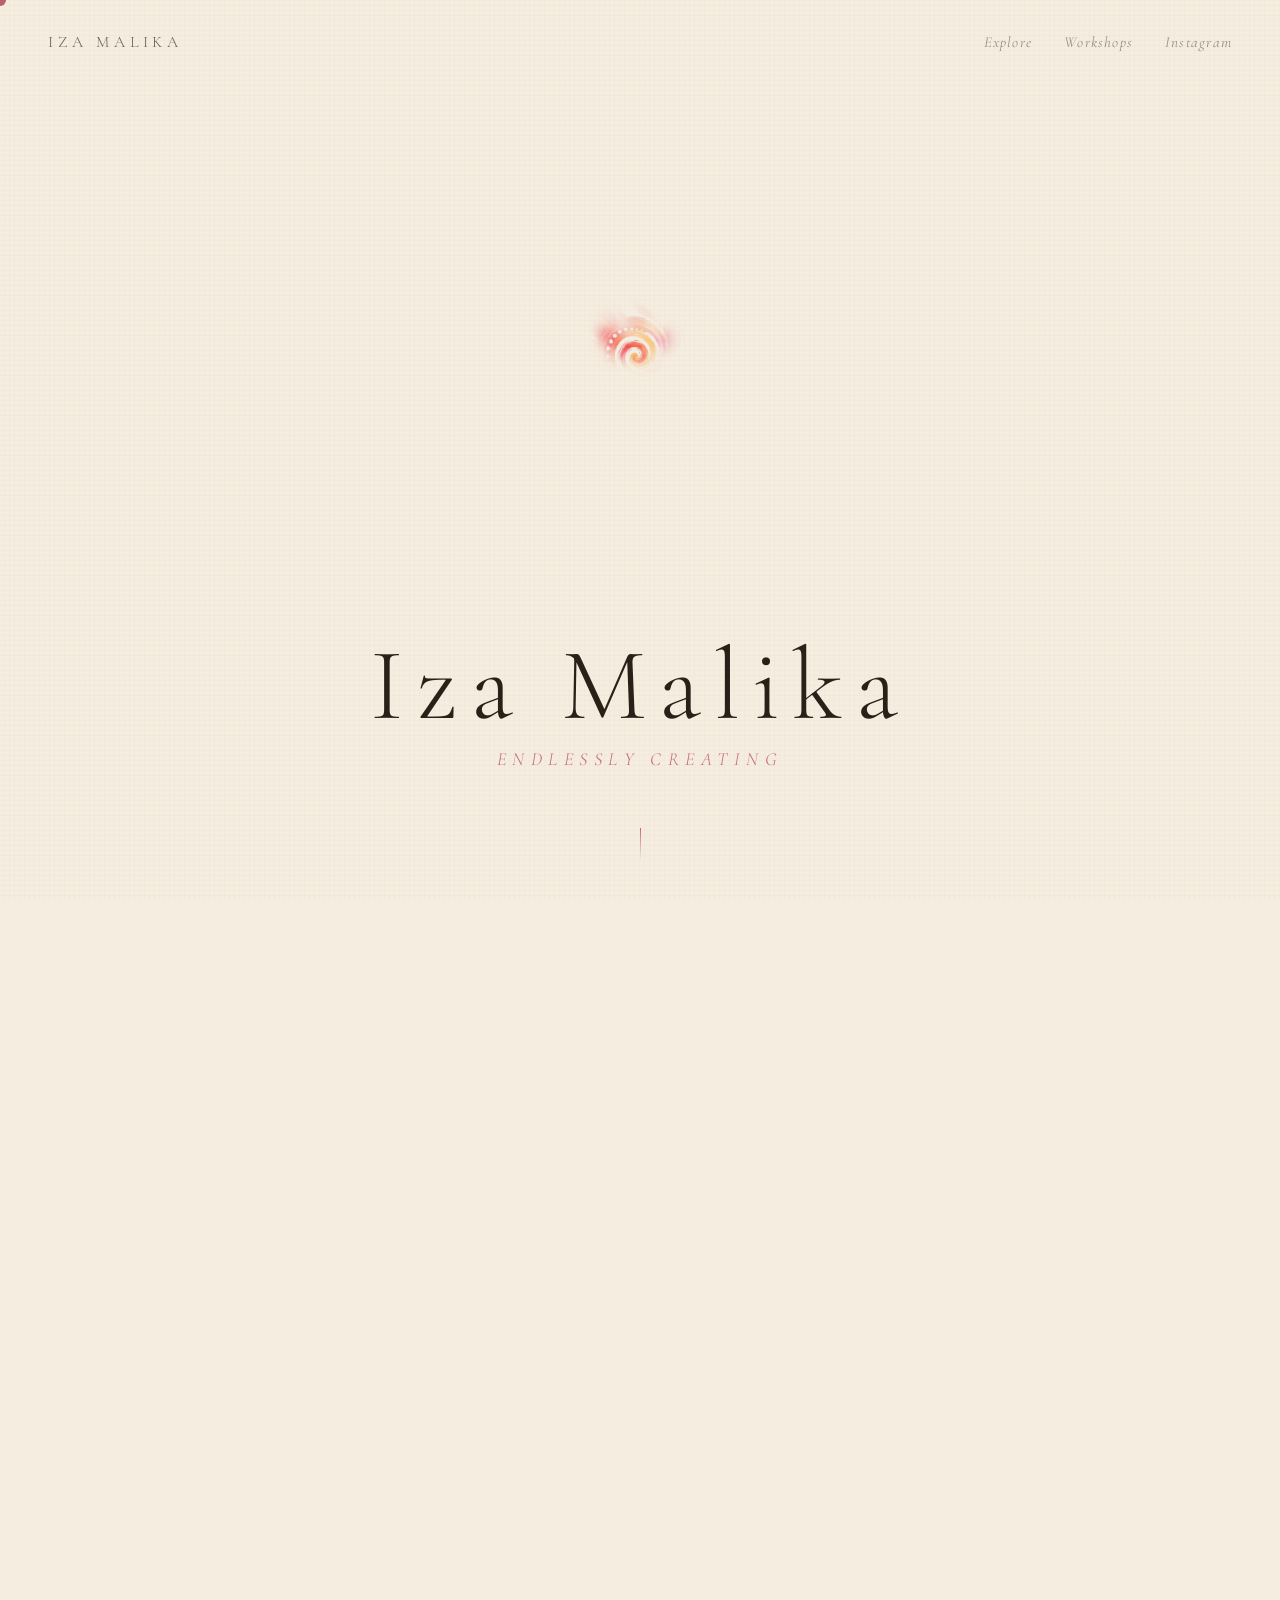
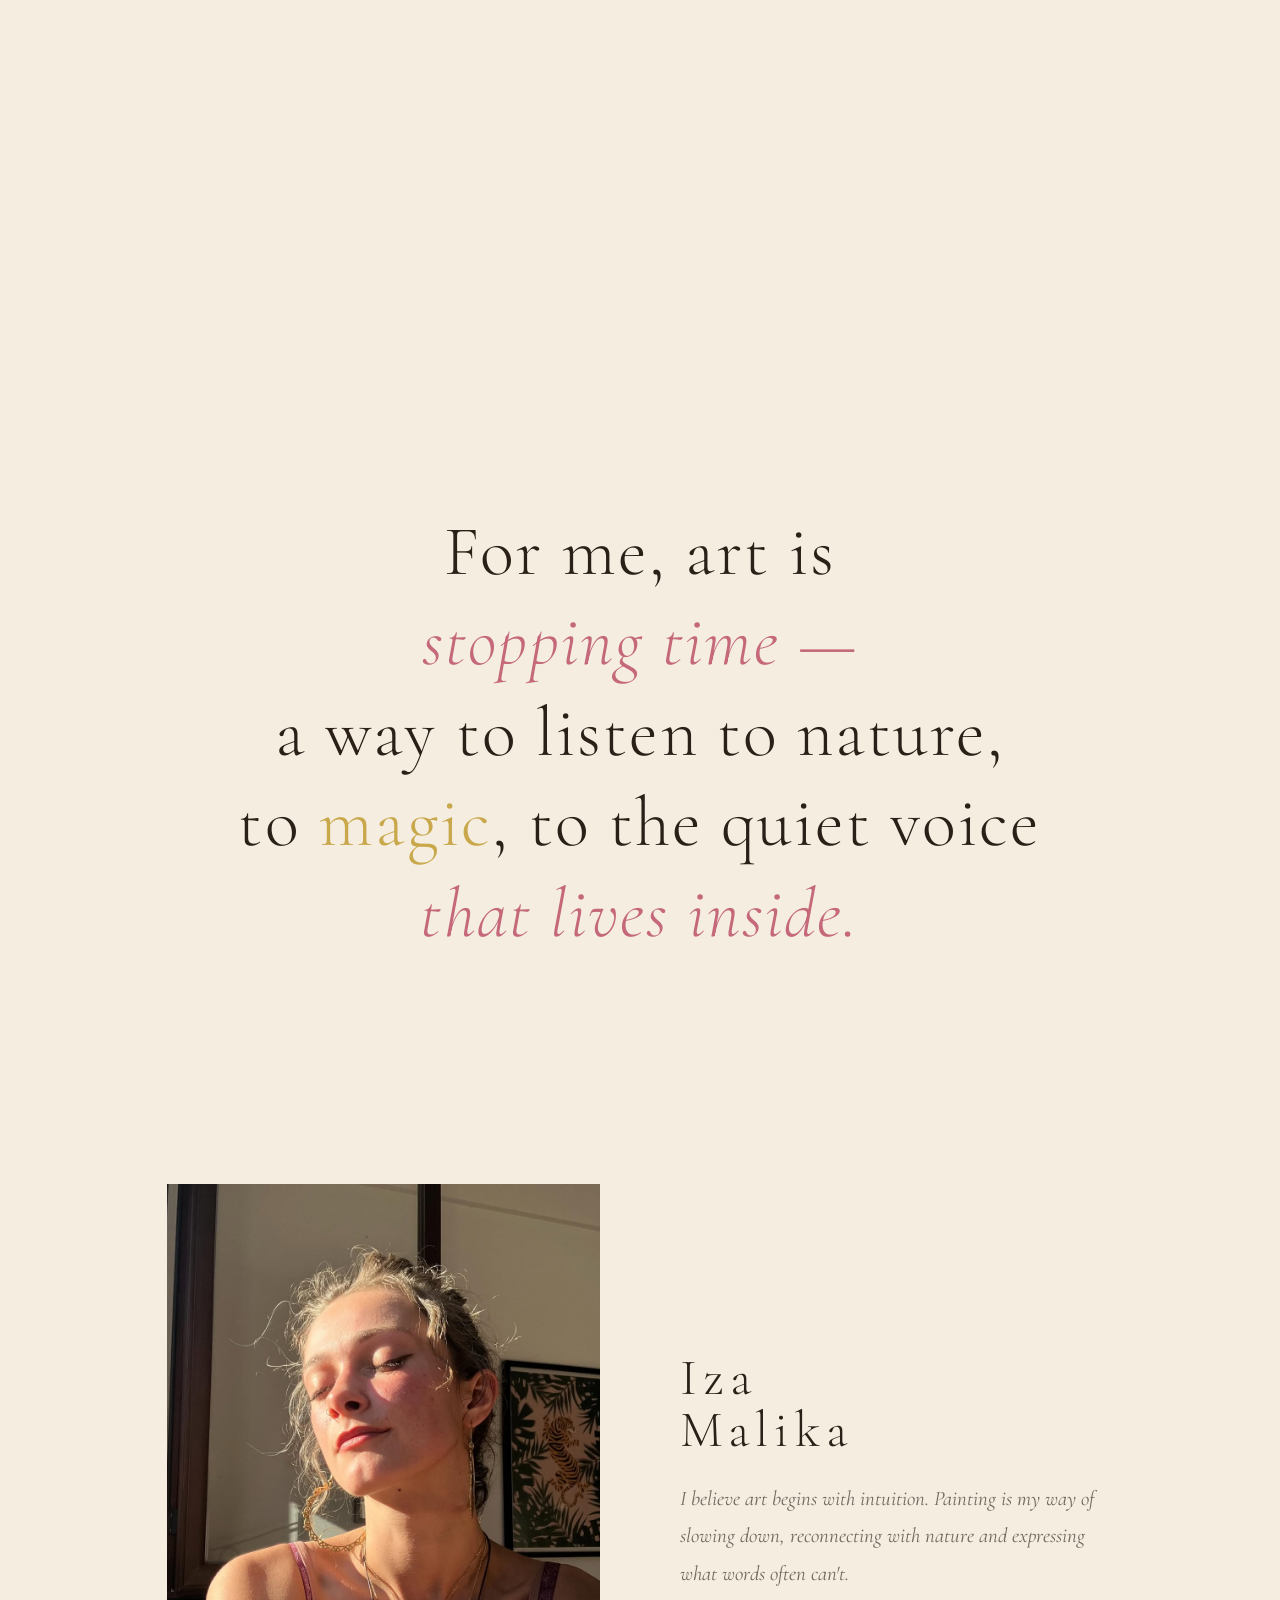
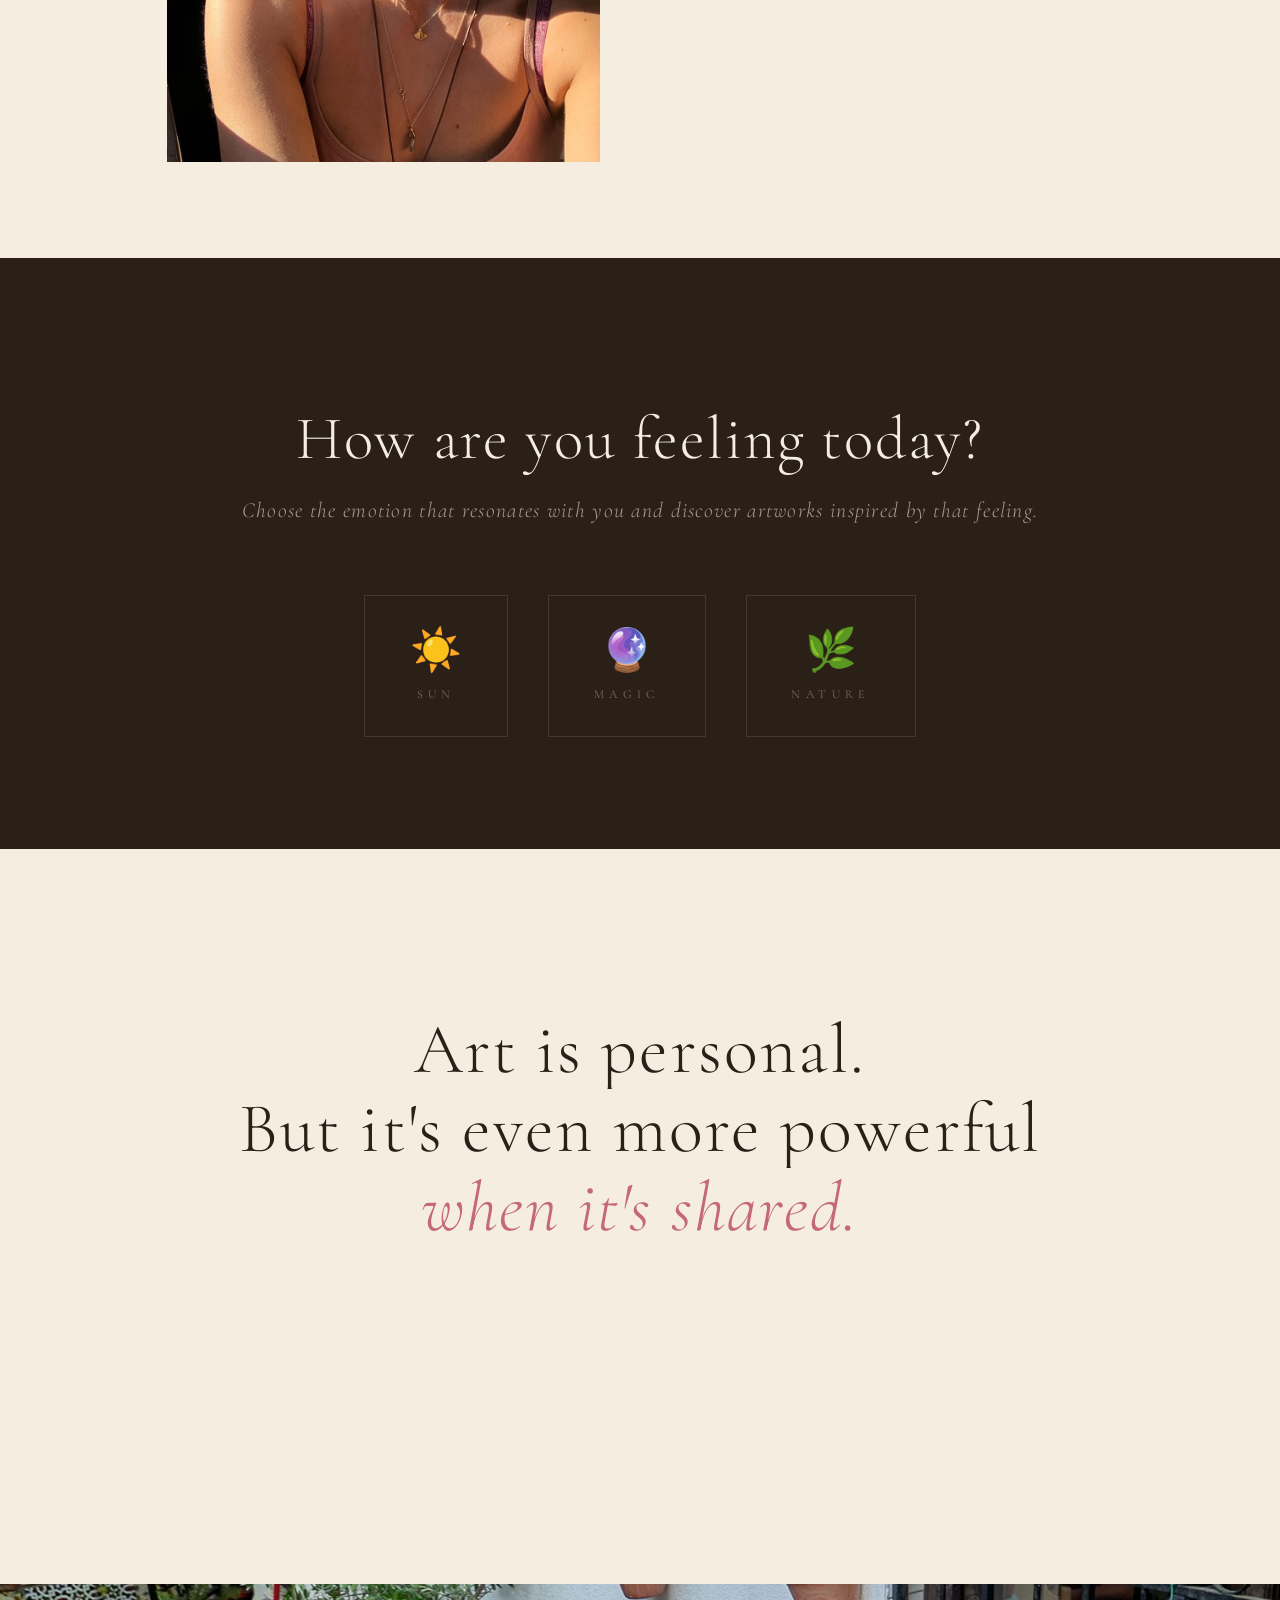
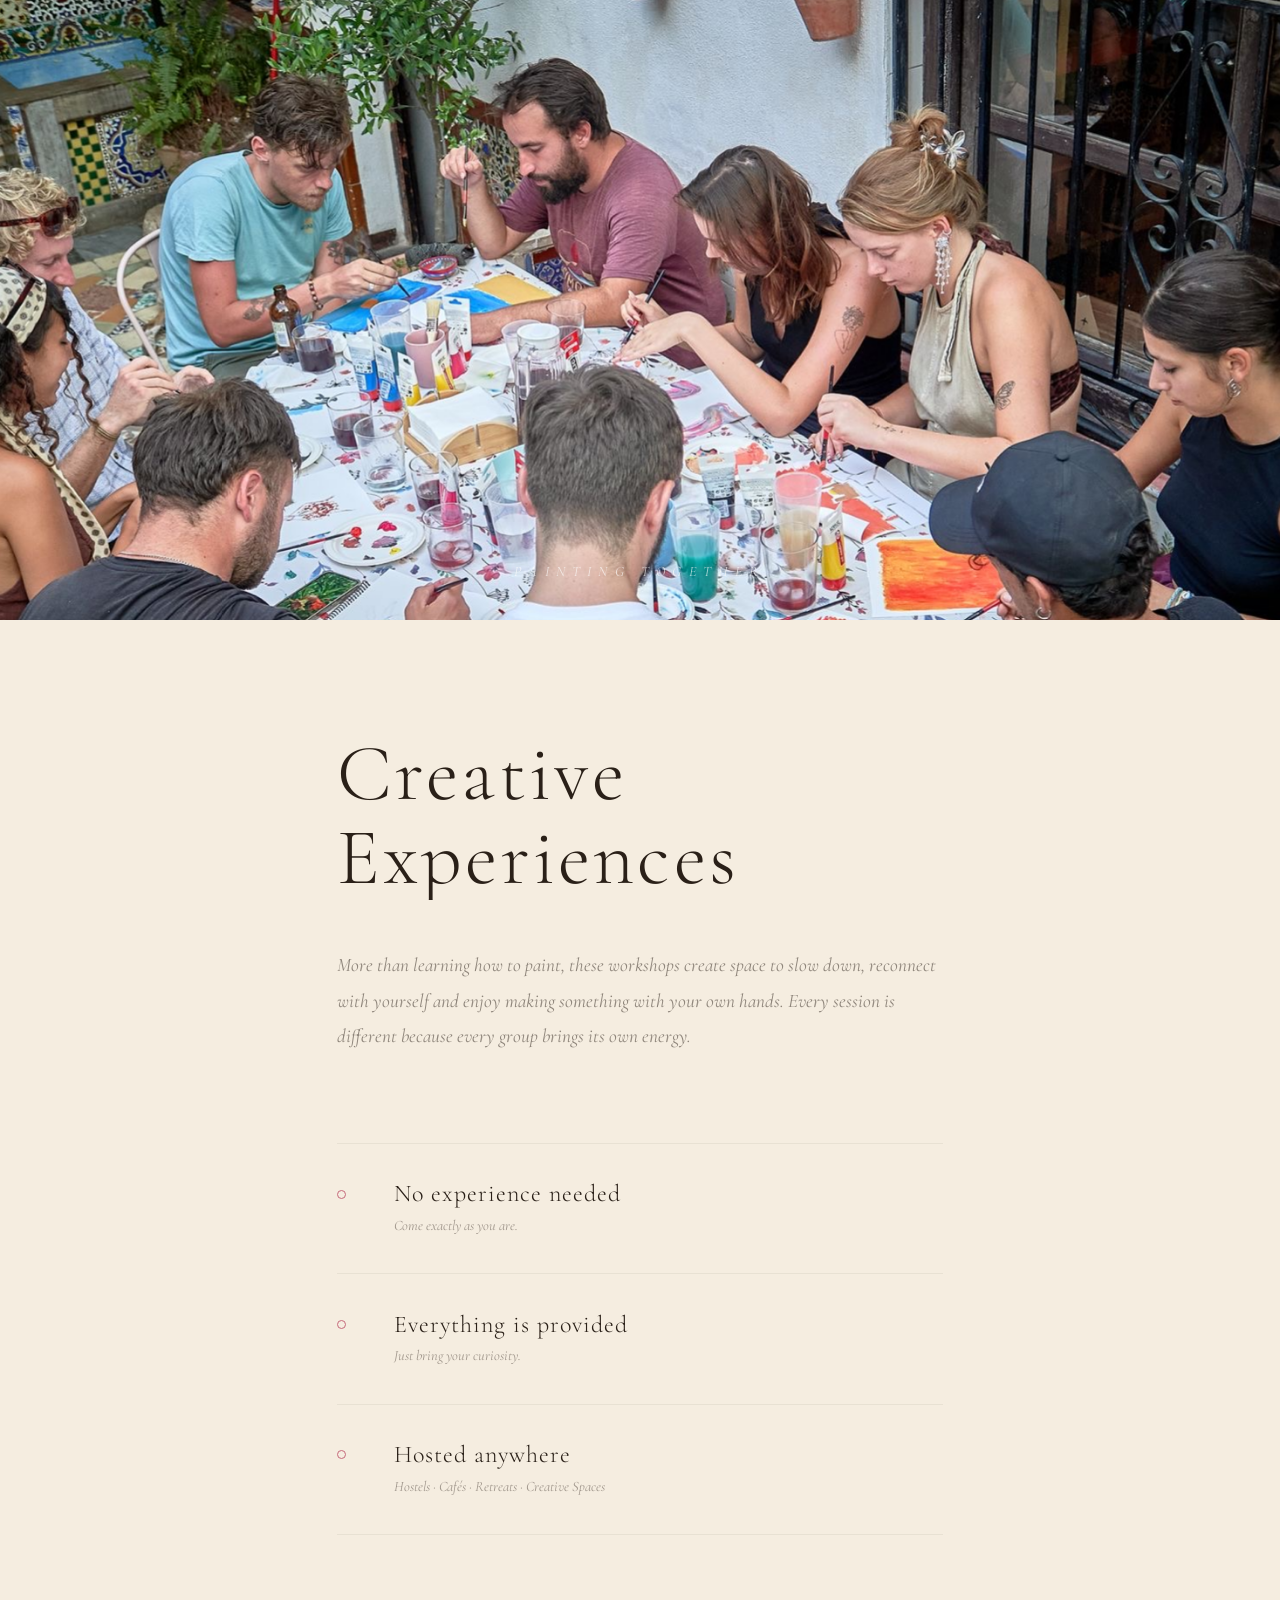
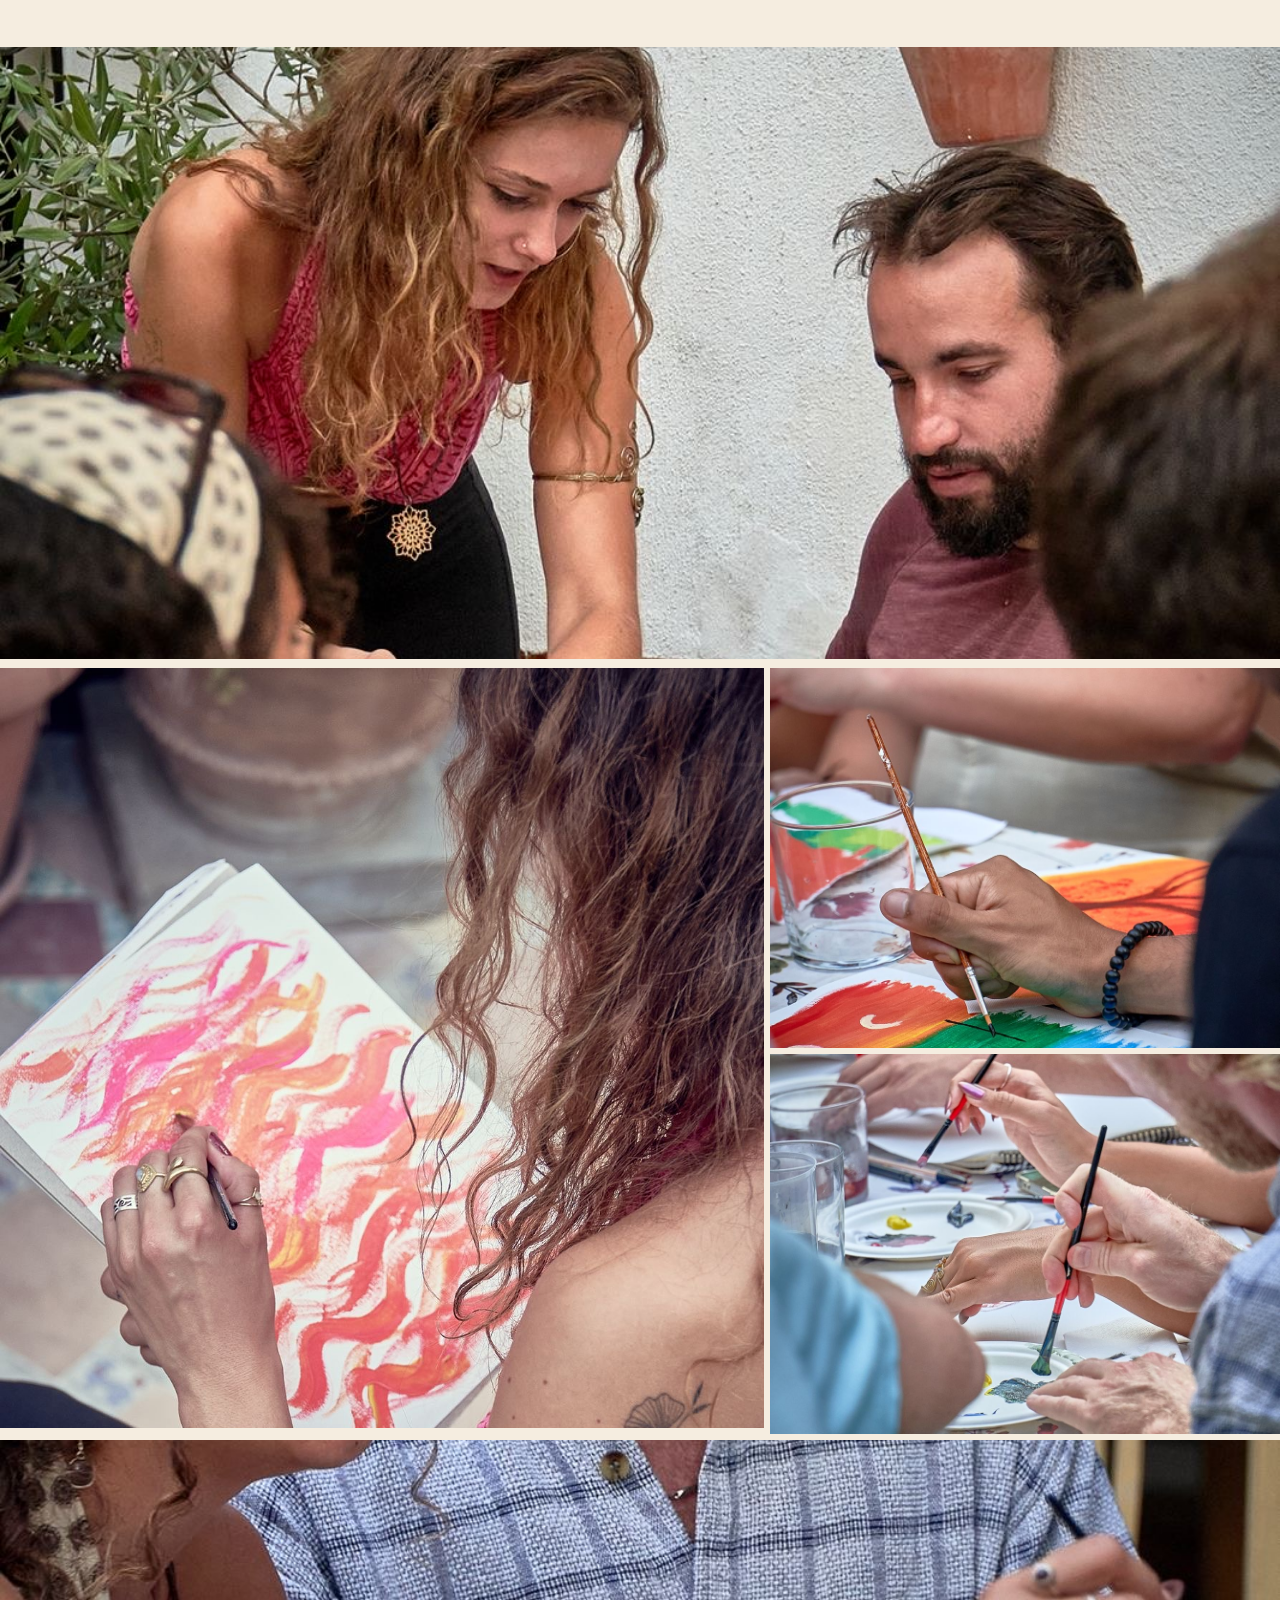
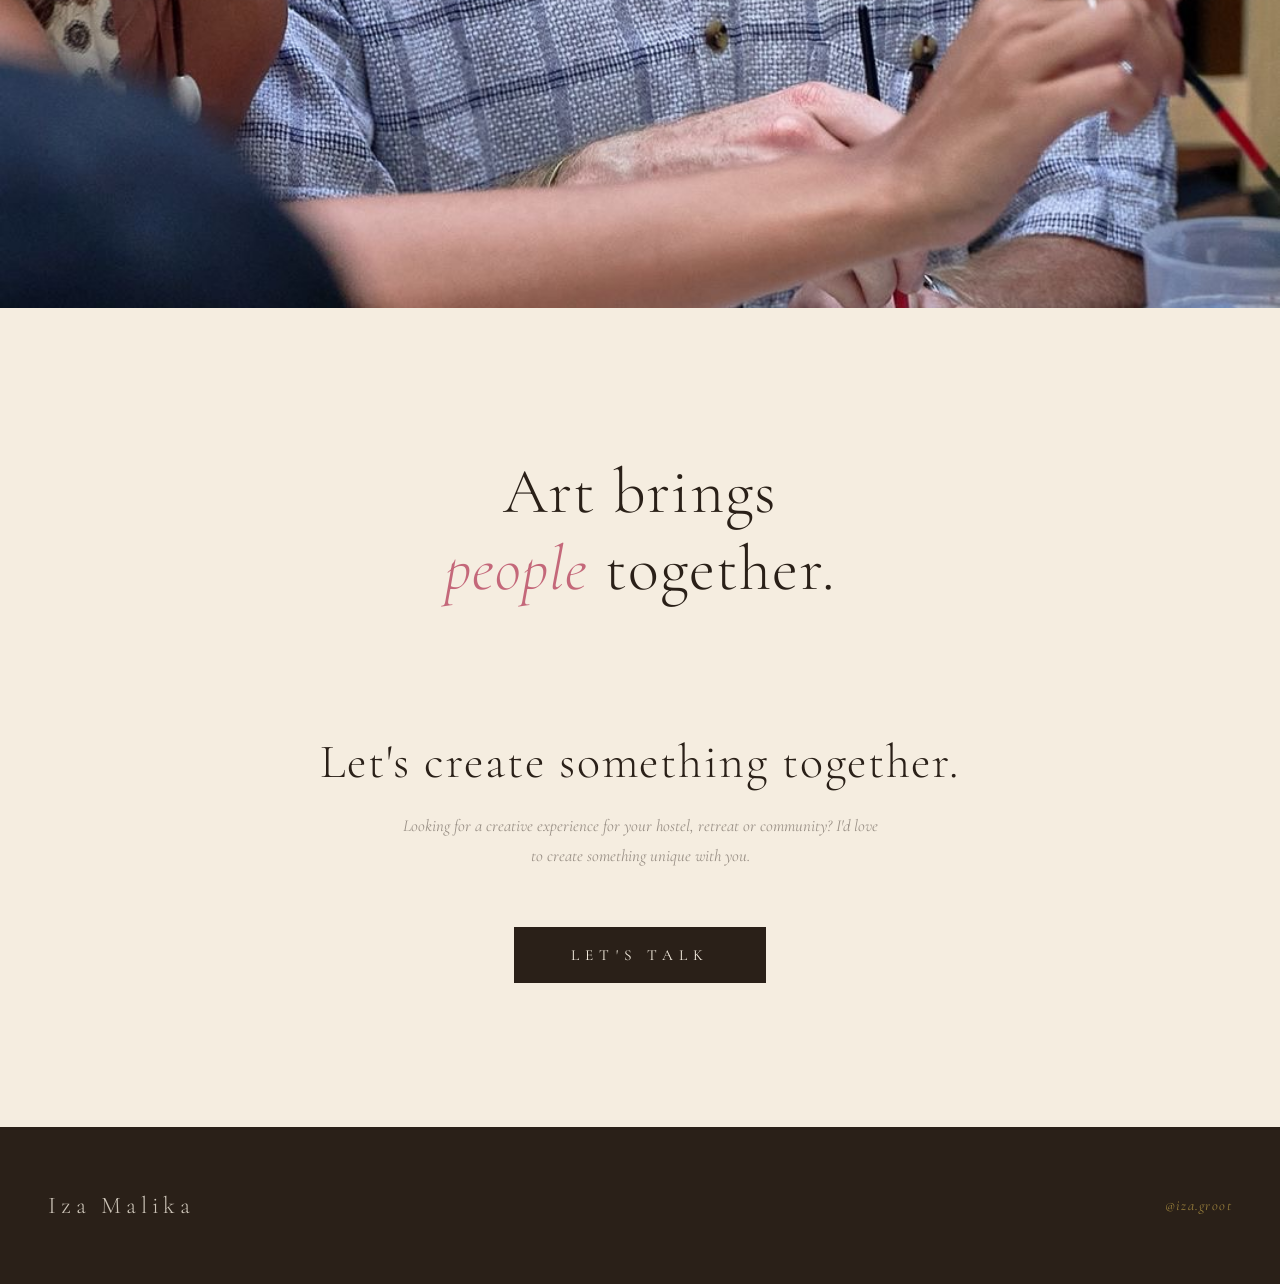
==== commit 251ff9dd: "cambios de hoy" ====
--- a/index.html
+++ b/index.html
@@ -7,7 +7,6 @@
   <link rel="preconnect" href="https://fonts.googleapis.com" />
   <link rel="preconnect" href="https://fonts.gstatic.com" crossorigin />
   <link href="https://fonts.googleapis.com/css2?family=Cormorant+Garamond:ital,wght@0,300;0,400;1,300;1,400&display=swap" rel="stylesheet" />
-  <script src="https://cdnjs.cloudflare.com/ajax/libs/gsap/3.12.5/gsap.min.js" defer></script>
   <style>
     *, *::before, *::after { box-sizing: border-box; margin: 0; padding: 0; }
 
@@ -144,15 +143,15 @@
     @media (max-width: 600px) { #oracle.expanded .oracle-intuition { letter-spacing: 0.22em; } }
 
     .oracle-question {
-      font-weight: 300; font-size: clamp(1.6rem, 4vw, 2.8rem);
-      color: var(--cream); letter-spacing: 0.04em; margin-bottom: 1rem;
+      font-weight: 300; font-size: clamp(2.2rem, 5.5vw, 3.8rem);
+      color: var(--cream); letter-spacing: 0.03em; margin-bottom: 1.4rem;
       opacity: 0; transform: translateY(18px);
       transition: opacity 1s ease 0.2s, transform 1s ease 0.2s;
     }
     #oracle.visible .oracle-question { opacity: 1; transform: translateY(0); }
     .oracle-sub {
-      font-style: italic; font-weight: 300; font-size: clamp(0.88rem, 1.8vw, 1.1rem);
-      color: rgba(245,237,224,0.45); letter-spacing: 0.06em; margin-bottom: 4.5rem;
+      font-style: italic; font-weight: 300; font-size: clamp(1rem, 2.2vw, 1.35rem);
+      color: rgba(245,237,224,0.6); letter-spacing: 0.06em; margin-bottom: 4.5rem;
       opacity: 0; transform: translateY(14px);
       transition: opacity 1s ease 0.38s, transform 1s ease 0.38s;
     }
@@ -196,21 +195,33 @@
       letter-spacing: 0.5em; color: rgba(42,32,24,0.38);
       text-transform: uppercase; margin-bottom: 3rem;
     }
-    .carousel-track { position: relative; width: 100%; min-height: 360px; }
+    .carousel-track {
+      position: relative; overflow: hidden; width: 100%;
+      min-height: clamp(440px, 85vw, 620px);
+      display: flex; align-items: center; justify-content: center;
+    }
 
     .carousel-card {
-      display: none; flex-direction: column; align-items: center; padding: 0 5vw;
-    }
-    .carousel-card.show {
-      display: flex;
-      animation: cardSlideIn 0.65s cubic-bezier(0.16,1,0.3,1) forwards;
-    }
-    .carousel-card.slide-left { animation: cardSlideLeft 0.5s ease forwards; }
-    @keyframes cardSlideIn { from { opacity:0; transform:translateX(40px); } to { opacity:1; transform:translateX(0); } }
-    @keyframes cardSlideLeft { from { opacity:1; transform:translateX(0); } to { opacity:0; transform:translateX(-40px); } }
-
-    .carousel-img-wrap { width: min(72vw, 440px); aspect-ratio: 4/5; overflow: hidden; }
-    .carousel-img-wrap img { width: 100%; height: 100%; object-fit: cover; display: block; }
+      position: absolute;
+      display: flex; flex-direction: column; align-items: center;
+      width: min(54vw, 340px);
+      transform: translateX(300%) scale(0.75);
+      opacity: 0; pointer-events: none;
+      transition: transform 0.85s cubic-bezier(0.25,1,0.5,1), opacity 0.7s ease;
+      will-change: transform, opacity;
+    }
+
+    .carousel-img-wrap { width: 100%; aspect-ratio: 4/5; overflow: hidden; }
+    .carousel-img-wrap img {
+      width: 100%; height: 100%; object-fit: cover; display: block;
+      transform: scale(1.06);
+      transition: transform 0.85s cubic-bezier(0.25,1,0.5,1);
+    }
+    .carousel-card[data-active] .carousel-img-wrap img { transform: scale(1); }
+
+    /* Meta only fully visible on center card */
+    .carousel-card .carousel-meta { opacity: 0; transition: opacity 0.45s ease; }
+    .carousel-card[data-active] .carousel-meta { opacity: 1; transition: opacity 0.45s ease 0.3s; }
     .carousel-meta { margin-top: 1.3rem; text-align: center; }
     .carousel-titulo { font-weight: 300; font-size: clamp(1.1rem, 3vw, 1.6rem); letter-spacing: 0.06em; color: var(--ink); }
     .carousel-subtitulo { font-style: italic; font-size: 0.78rem; letter-spacing: 0.16em; color: var(--rose); margin-top: 0.3rem; opacity: 0.8; }
@@ -227,10 +238,19 @@
       transition: border-color 0.3s, background 0.3s, transform 0.35s cubic-bezier(0.16,1,0.3,1);
     }
     .carousel-arrow:hover { border-color: var(--ink); background: rgba(42,32,24,0.05); transform: scale(1.12); }
-    .carousel-counter { font-style: italic; font-size: 0.85rem; letter-spacing: 0.28em; color: rgba(42,32,24,0.38); }
-
-    /* View All */
-    .view-all-wrap { text-align: center; padding: 3.5rem 0 2rem; }
+    .carousel-counter {
+      font-style: italic; font-size: 0.85rem; letter-spacing: 0.28em;
+      color: rgba(42,32,24,0.38);
+      transition: opacity 0.35s ease, transform 0.35s cubic-bezier(0.16,1,0.3,1);
+    }
+
+    /* View All — visible only on last card */
+    .view-all-wrap {
+      text-align: center; padding: 3.5rem 0 2rem;
+      opacity: 0; pointer-events: none;
+      transition: opacity 0.6s ease 0.2s;
+    }
+    .view-all-wrap.last-card-visible { opacity: 1; pointer-events: auto; }
     .view-all-btn {
       background: none; border: none; font-family: 'Cormorant Garamond', serif;
       font-size: clamp(0.8rem, 1.4vw, 0.95rem); letter-spacing: 0.38em; color: var(--ink);
@@ -246,20 +266,46 @@
     .view-all-btn:hover::after { width: 100%; }
 
     /* ═══ FULL GALLERY GRID ═══ */
-    #full-gallery { display: none; padding: 3rem 5vw 6rem; border-top: 1px solid rgba(42,32,24,0.07); }
+    #full-gallery {
+      display: none; padding: 3rem 5vw 6rem;
+      border-top: 1px solid rgba(42,32,24,0.07);
+    }
     #full-gallery.open { display: block; }
     .full-gallery-title {
       text-align: center; font-weight: 300; font-size: 0.75rem; letter-spacing: 0.45em;
       color: rgba(42,32,24,0.38); text-transform: uppercase; margin-bottom: 3rem;
-    }
-    .full-gallery-grid { display: grid; grid-template-columns: repeat(auto-fill, minmax(220px, 1fr)); gap: 1.2rem; }
-    .fg-item { overflow: hidden; }
+      opacity: 0; animation: none;
+    }
+    #full-gallery.open .full-gallery-title {
+      animation: fgFadeUp 0.5s ease forwards;
+    }
+    .full-gallery-grid {
+      display: grid;
+      grid-template-columns: repeat(auto-fill, minmax(200px, 1fr));
+      gap: 1rem;
+    }
+    .fg-item {
+      overflow: hidden;
+      opacity: 0;
+      transform: translateY(16px);
+      animation: none;
+    }
+    #full-gallery.open .fg-item {
+      animation: fgItemIn 0.55s cubic-bezier(0.16,1,0.3,1) forwards;
+    }
+    @keyframes fgFadeUp {
+      to { opacity: 1; transform: translateY(0); }
+    }
+    @keyframes fgItemIn {
+      from { opacity: 0; transform: translateY(16px) scale(0.97); }
+      to   { opacity: 1; transform: translateY(0)   scale(1); }
+    }
     .fg-item img {
       width: 100%; aspect-ratio: 4/5; object-fit: cover; display: block;
-      filter: grayscale(12%); transform: scale(1);
-      transition: filter 0.6s ease, transform 0.6s ease;
-    }
-    .fg-item img:hover { filter: grayscale(0%); transform: scale(1.03); }
+      filter: grayscale(10%);
+      transition: filter 0.5s ease, transform 0.5s cubic-bezier(0.16,1,0.3,1);
+    }
+    .fg-item:hover img { filter: grayscale(0%); transform: scale(1.04); }
 
     /* ═══ BRIDGE ═══ */
     #ws-bridge {
@@ -311,8 +357,8 @@
     /* 2 — Inner text block */
     .ws-inner { max-width: 760px; margin: 0 auto; padding: 7rem 6vw 0; }
 
-    /* Title lines (GSAP handles animation) */
-    .ws-heading { margin-bottom: 3rem; overflow: hidden; }
+    /* Title lines */
+    .ws-heading { margin-bottom: 3rem; }
     .ws-heading-line {
       display: block; overflow: hidden; line-height: 1.05;
     }
@@ -320,7 +366,10 @@
       display: block; font-weight: 300;
       font-size: clamp(2.4rem, 6.5vw, 5rem); letter-spacing: 0.04em;
       color: var(--ink); transform: translateY(110%);
-    }
+      transition: transform 1.15s cubic-bezier(0.16, 1, 0.3, 1);
+    }
+    .ws-heading-line:nth-child(2) span { transition-delay: 0.18s; }
+    #workshops.ws-text-in .ws-heading-line span { transform: translateY(0); }
 
     /* Subhead */
     .ws-subhead {
@@ -363,18 +412,13 @@
       gap: 6px;
       margin-bottom: 0;
     }
-    .ws-pic { overflow: hidden; position: relative; }
+    .ws-pic {
+      overflow: hidden; position: relative;
+    }
     .ws-pic img {
-      width: 100%; height: 100%; object-fit: cover; display: block;
-      will-change: transform;
-    }
-    /* clip-path reveal — default hidden from bottom */
-    .ws-pic { clip-path: inset(100% 0 0 0); transition: clip-path 1.15s cubic-bezier(0.16,1,0.3,1); }
-    .ws-pic.ws-from-left  { clip-path: inset(0 100% 0 0); }
-    .ws-pic.ws-from-right { clip-path: inset(0 0 0 100%); }
-    .ws-pic.ws-from-top   { clip-path: inset(0 0 100% 0); }
-    .ws-pic.ws-from-bottom{ clip-path: inset(100% 0 0 0); }
-    .ws-pic.ws-revealed   { clip-path: inset(0 0 0 0); }
+      width: 100%; height: 112%; object-fit: cover; display: block;
+      margin-top: -6%;
+    }
 
     /* Grid positions */
     .ws-pic-a { grid-column: 1/-1; height: clamp(320px,48vw,620px); transition-delay: 0s; }
@@ -704,23 +748,23 @@
 
   <!-- 4. Editorial photo mosaic with notes -->
   <div class="ws-editorial">
-    <div class="ws-pic ws-pic-a ws-from-bottom">
+    <div class="ws-pic ws-pic-a">
       <img src="images/workshops/ws-3.jpg" alt="Workshop community" loading="lazy">
       <span class="ws-note">No one knew each other at the beginning.</span>
     </div>
-    <div class="ws-pic ws-pic-b ws-from-left">
-      <img src="images/workshops/ws-1.jpg" alt="Creating together" loading="lazy">
+    <div class="ws-pic ws-pic-b">
+      <img src="images/workshops/ws-6.jpg" alt="Creating together" loading="lazy">
       <span class="ws-note">Two hours later, everyone was smiling.</span>
     </div>
-    <div class="ws-pic ws-pic-c ws-from-top">
+    <div class="ws-pic ws-pic-c">
       <img src="images/workshops/ws-2.jpg" alt="In the flow" loading="lazy">
       <span class="ws-note">No experience. Just curiosity.</span>
     </div>
-    <div class="ws-pic ws-pic-d ws-from-right">
+    <div class="ws-pic ws-pic-d">
       <img src="images/workshops/ws-4.jpg" alt="Painting detail" loading="lazy">
       <span class="ws-note">Every stroke tells something you didn't plan.</span>
     </div>
-    <div class="ws-pic ws-pic-e ws-from-bottom">
+    <div class="ws-pic ws-pic-e">
       <img src="images/workshops/ws-5.jpg" alt="Color and life" loading="lazy">
       <span class="ws-note">The mess is part of it.</span>
     </div>
@@ -880,6 +924,10 @@
 onVisible(oracleEl, el => {
   el.classList.add('visible');
   setTimeout(() => el.classList.add('expanded'), 900);
+  // Preload full gallery images in background
+  document.querySelectorAll('#full-gallery .fg-item img').forEach(img => {
+    const pre = new Image(); pre.src = img.src;
+  });
 }, 0.25);
 
 if (intuitionEl) {
@@ -897,13 +945,82 @@
 
 let activeCards = [], currentIdx = 0;
 
+function updateViewAllBtn() {
+  const wrap = document.querySelector('.view-all-wrap');
+  if (!wrap) return;
+  wrap.classList.toggle('last-card-visible', activeCards.length > 0 && currentIdx === activeCards.length - 1);
+}
+
+function animateCounter(current, total) {
+  if (!carouselCounter) return;
+  carouselCounter.style.transition = 'none';
+  carouselCounter.style.opacity = '0';
+  carouselCounter.style.transform = 'translateY(6px)';
+  requestAnimationFrame(() => {
+    carouselCounter.textContent = `${current} / ${total}`;
+    carouselCounter.style.transition = 'opacity 0.4s ease, transform 0.4s cubic-bezier(0.16,1,0.3,1)';
+    carouselCounter.style.opacity = '1';
+    carouselCounter.style.transform = 'translateY(0)';
+  });
+}
+
+function positionCards(instant) {
+  // Hide all cards not in activeCards
+  document.querySelectorAll('.carousel-card').forEach(c => {
+    if (!activeCards.includes(c)) {
+      c.style.transition = 'none';
+      c.style.opacity = '0';
+      c.style.transform = 'translateX(300%) scale(0.75)';
+      c.style.pointerEvents = 'none';
+      c.style.zIndex = '0';
+      c.removeAttribute('data-active');
+    }
+  });
+
+  activeCards.forEach((card, i) => {
+    const off = i - currentIdx;
+    const abs = Math.abs(off);
+    const sign = off >= 0 ? 1 : -1;
+    card.style.transition = instant ? 'none' : 'transform 0.85s cubic-bezier(0.25,1,0.5,1), opacity 0.7s ease';
+
+    if (abs === 0) {
+      card.style.opacity = '1';
+      card.style.transform = 'translateX(0) scale(1)';
+      card.style.zIndex = '10';
+      card.style.pointerEvents = 'auto';
+      card.setAttribute('data-active', '');
+    } else if (abs === 1) {
+      card.style.opacity = '0.48';
+      card.style.transform = `translateX(${sign * 82}%) scale(0.85)`;
+      card.style.zIndex = '6';
+      card.style.pointerEvents = 'none';
+      card.removeAttribute('data-active');
+    } else if (abs === 2) {
+      card.style.opacity = '0.2';
+      card.style.transform = `translateX(${sign * 155}%) scale(0.73)`;
+      card.style.zIndex = '3';
+      card.style.pointerEvents = 'none';
+      card.removeAttribute('data-active');
+    } else {
+      card.style.opacity = '0';
+      card.style.transform = `translateX(${sign * 300}%) scale(0.65)`;
+      card.style.zIndex = '0';
+      card.style.pointerEvents = 'none';
+      card.removeAttribute('data-active');
+    }
+  });
+
+  if (instant) {
+    requestAnimationFrame(() => activeCards.forEach(c => { c.style.transition = ''; }));
+  }
+}
+
 function showCard(idx) {
   if (!activeCards.length) return;
-  const newIdx = ((idx % activeCards.length) + activeCards.length) % activeCards.length;
-  activeCards[currentIdx].classList.remove('show');
-  currentIdx = newIdx;
-  activeCards[currentIdx].classList.add('show');
-  carouselCounter.textContent = `${currentIdx + 1} / ${activeCards.length}`;
+  currentIdx = ((idx % activeCards.length) + activeCards.length) % activeCards.length;
+  positionCards(false);
+  animateCounter(currentIdx + 1, activeCards.length);
+  updateViewAllBtn();
 }
 
 prevBtn && prevBtn.addEventListener('click', () => showCard(currentIdx - 1));
@@ -931,13 +1048,11 @@
     btn.classList.add('active');
 
     activeCards = Array.from(document.querySelectorAll(`.carousel-card[data-tema="${tema}"]`));
-    document.querySelectorAll('.carousel-card').forEach(c => c.classList.remove('show'));
     currentIdx = 0;
 
-    if (activeCards.length) {
-      activeCards[0].classList.add('show');
-      carouselCounter.textContent = `1 / ${activeCards.length}`;
-    }
+    positionCards(true);
+    animateCounter(1, activeCards.length);
+    updateViewAllBtn();
 
     if (carouselThemeLbl) carouselThemeLbl.textContent = label.toUpperCase();
     if (carouselSection) {
@@ -945,47 +1060,37 @@
       carouselSection.classList.add('active');
     }
     if (fullGallery) fullGallery.classList.remove('open');
-    if (viewAllBtn) viewAllBtn.textContent = 'View All Works';
+    if (viewAllBtn) viewAllBtn.textContent = 'Explore Full Gallery';
 
     setTimeout(() => carouselSection.scrollIntoView({ behavior: 'smooth', block: 'start' }), 80);
   });
 });
 
-// View All toggle
+// View All toggle — staggered entry animation
 if (viewAllBtn && fullGallery) {
   viewAllBtn.addEventListener('click', () => {
     const open = fullGallery.classList.toggle('open');
-    viewAllBtn.textContent = open ? 'Hide Gallery' : 'View All Works';
-    if (open) setTimeout(() => fullGallery.scrollIntoView({ behavior: 'smooth', block: 'start' }), 80);
+    viewAllBtn.textContent = open ? 'Hide Gallery' : 'Explore Full Gallery';
+    if (open) {
+      fullGallery.querySelectorAll('.fg-item').forEach((item, i) => {
+        item.style.animationDelay = `${i * 38}ms`;
+      });
+      setTimeout(() => fullGallery.scrollIntoView({ behavior: 'smooth', block: 'start' }), 80);
+    } else {
+      fullGallery.querySelectorAll('.fg-item').forEach(item => {
+        item.style.animationDelay = '';
+      });
+    }
   });
 }
 
 // ── Bridge quote reveal ───────────────────────────────────────
 onVisible(document.getElementById('ws-bridge'), el => el.classList.add('bridge-in'), 0.3);
 
-// ── Workshops: GSAP title + text ─────────────────────────────
-(function() {
-  const ws = document.getElementById('workshops');
-  const lines = ws.querySelectorAll('.ws-heading-line span');
-
-  function initWS() {
-    if (typeof gsap === 'undefined') { setTimeout(initWS, 100); return; }
-    const tl = gsap.timeline({ paused: true });
-    tl.to(lines[0], { y: '0%', duration: 1.1, ease: 'power3.out' })
-      .to(lines[1], { y: '0%', duration: 1.1, ease: 'power3.out' }, '-=0.75');
-
-    new IntersectionObserver((entries, obs) => {
-      entries.forEach(entry => {
-        if (entry.isIntersecting) {
-          tl.play();
-          setTimeout(() => ws.classList.add('ws-text-in'), 200);
-          obs.unobserve(entry.target);
-        }
-      });
-    }, { threshold: 0.15 }).observe(ws.querySelector('.ws-heading'));
-  }
-  initWS();
-})();
+// ── Workshops: title + text reveal ───────────────────────────
+onVisible(document.querySelector('#workshops .ws-heading'), el => {
+  document.getElementById('workshops').classList.add('ws-text-in');
+}, 0.15);
 
 // ── Workshops: cards stagger ──────────────────────────────────
 document.querySelectorAll('.ws-card').forEach((card, i) => {
@@ -1000,48 +1105,16 @@
   }, { threshold: 0.2 }).observe(card);
 });
 
-// ── Workshops: editorial mosaic reveal ───────────────────────
-document.querySelectorAll('.ws-pic').forEach(pic => {
-  new IntersectionObserver((entries, obs) => {
-    entries.forEach(entry => {
-      if (entry.isIntersecting) {
-        entry.target.classList.add('ws-revealed');
-        obs.unobserve(entry.target);
-      }
-    });
-  }, { threshold: 0.1 }).observe(pic);
-});
-
-// ── Workshops: parallax on photos ────────────────────────────
+
+// ── Workshops: hero parallax ──────────────────────────────────
 (function() {
-  const parallaxPics = [
-    { el: document.querySelector('.ws-pic-a img'), dir: 1,  speed: 0.06 },
-    { el: document.querySelector('.ws-pic-b img'), dir: -1, speed: 0.08 },
-    { el: document.querySelector('.ws-pic-c img'), dir: 1,  speed: 0.07 },
-    { el: document.querySelector('.ws-pic-d img'), dir: -1, speed: 0.06 },
-    { el: document.querySelector('.ws-pic-e img'), dir: 1,  speed: 0.05 },
-  ];
   const heroImg = document.querySelector('.ws-hero img');
-
+  if (!heroImg) return;
   function onScroll() {
-    const scrollY = window.scrollY;
-    // hero parallax
-    if (heroImg) {
-      const rect = heroImg.closest('.ws-hero').getBoundingClientRect();
-      if (rect.bottom > 0 && rect.top < window.innerHeight) {
-        const progress = -rect.top; // px scrolled past hero top
-        heroImg.style.transform = `translateY(${progress * 0.22}px)`;
-      }
-    }
-    // mosaic parallax
-    parallaxPics.forEach(({ el, dir, speed }) => {
-      if (!el) return;
-      const rect = el.closest('.ws-pic').getBoundingClientRect();
-      if (rect.bottom > 0 && rect.top < window.innerHeight) {
-        const center = rect.top + rect.height / 2 - window.innerHeight / 2;
-        el.style.transform = `translateY(${center * speed * dir}px)`;
-      }
-    });
+    const rect = heroImg.closest('.ws-hero').getBoundingClientRect();
+    if (rect.bottom > 0 && rect.top < window.innerHeight) {
+      heroImg.style.transform = `translateY(${-rect.top * 0.22}px)`;
+    }
   }
   window.addEventListener('scroll', onScroll, { passive: true });
   onScroll();
@@ -1053,3 +1126,4 @@
 </script>
 </body>
 </html>
+
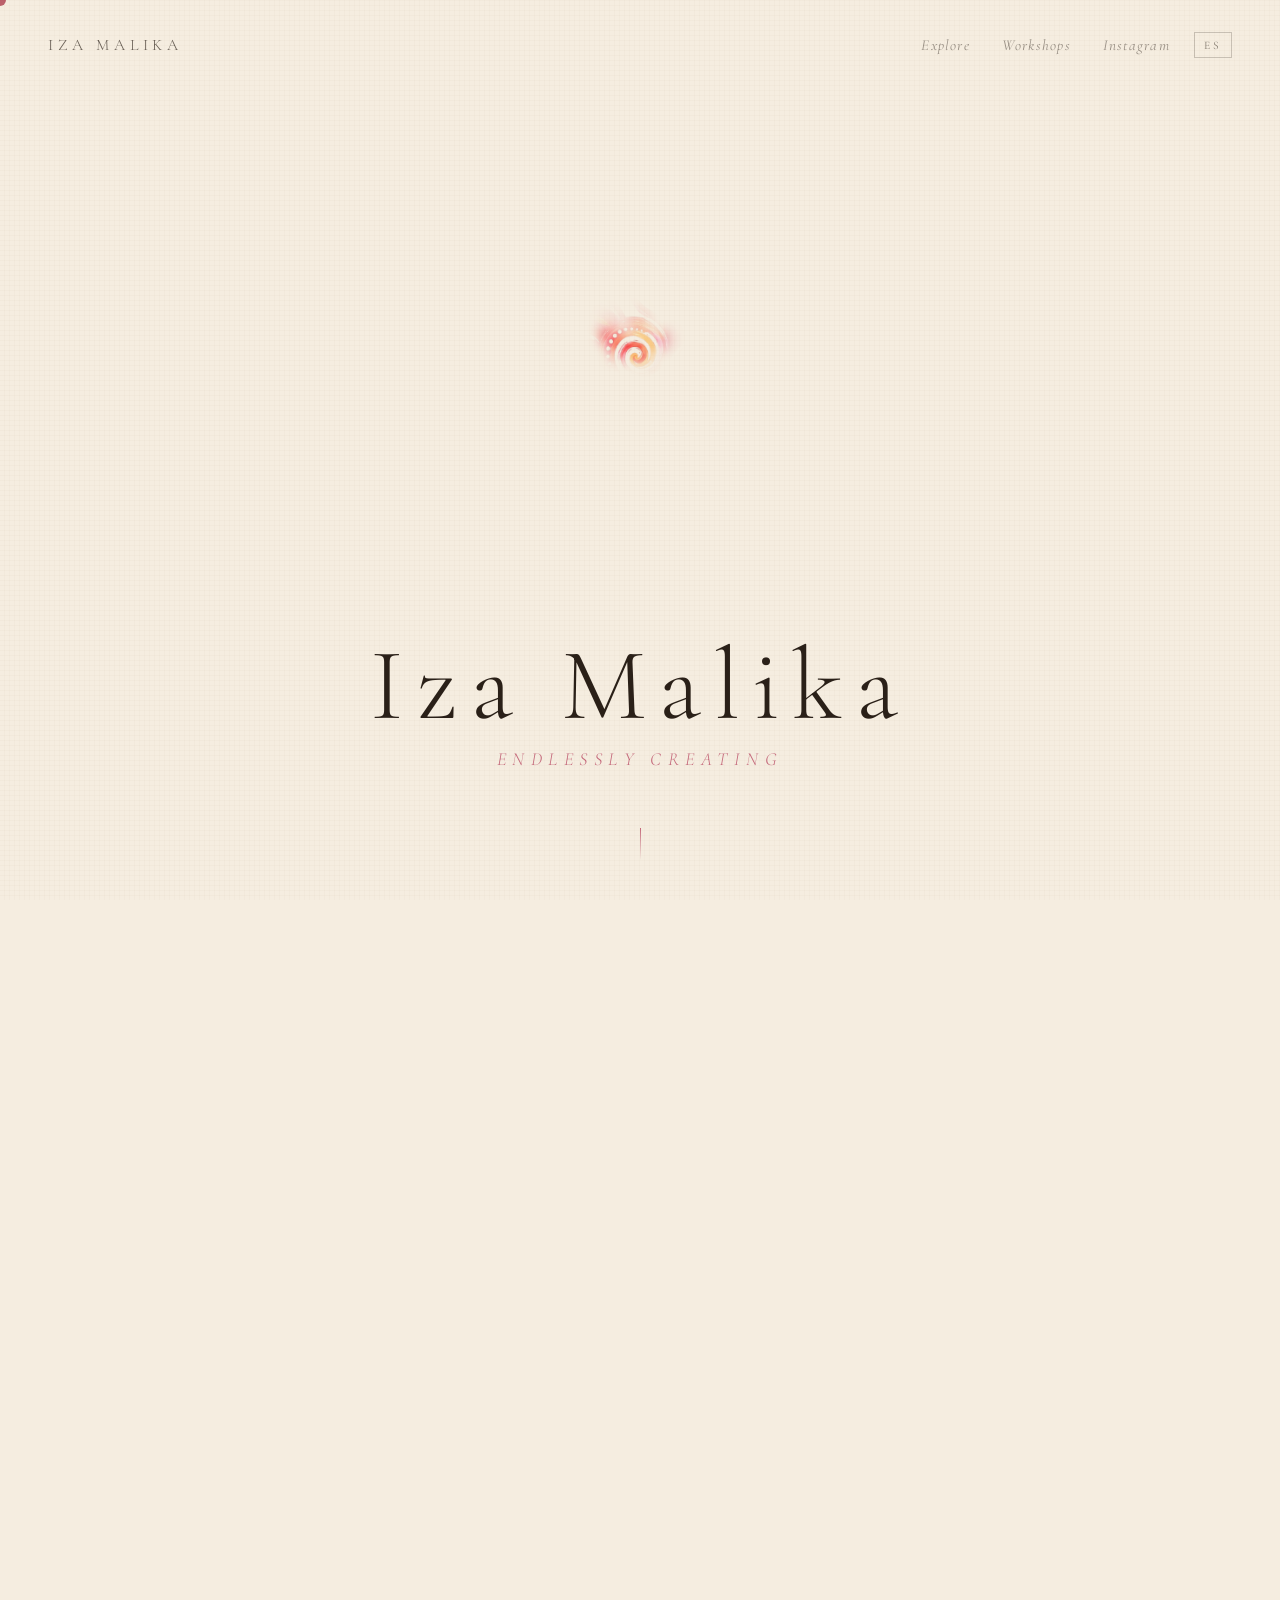
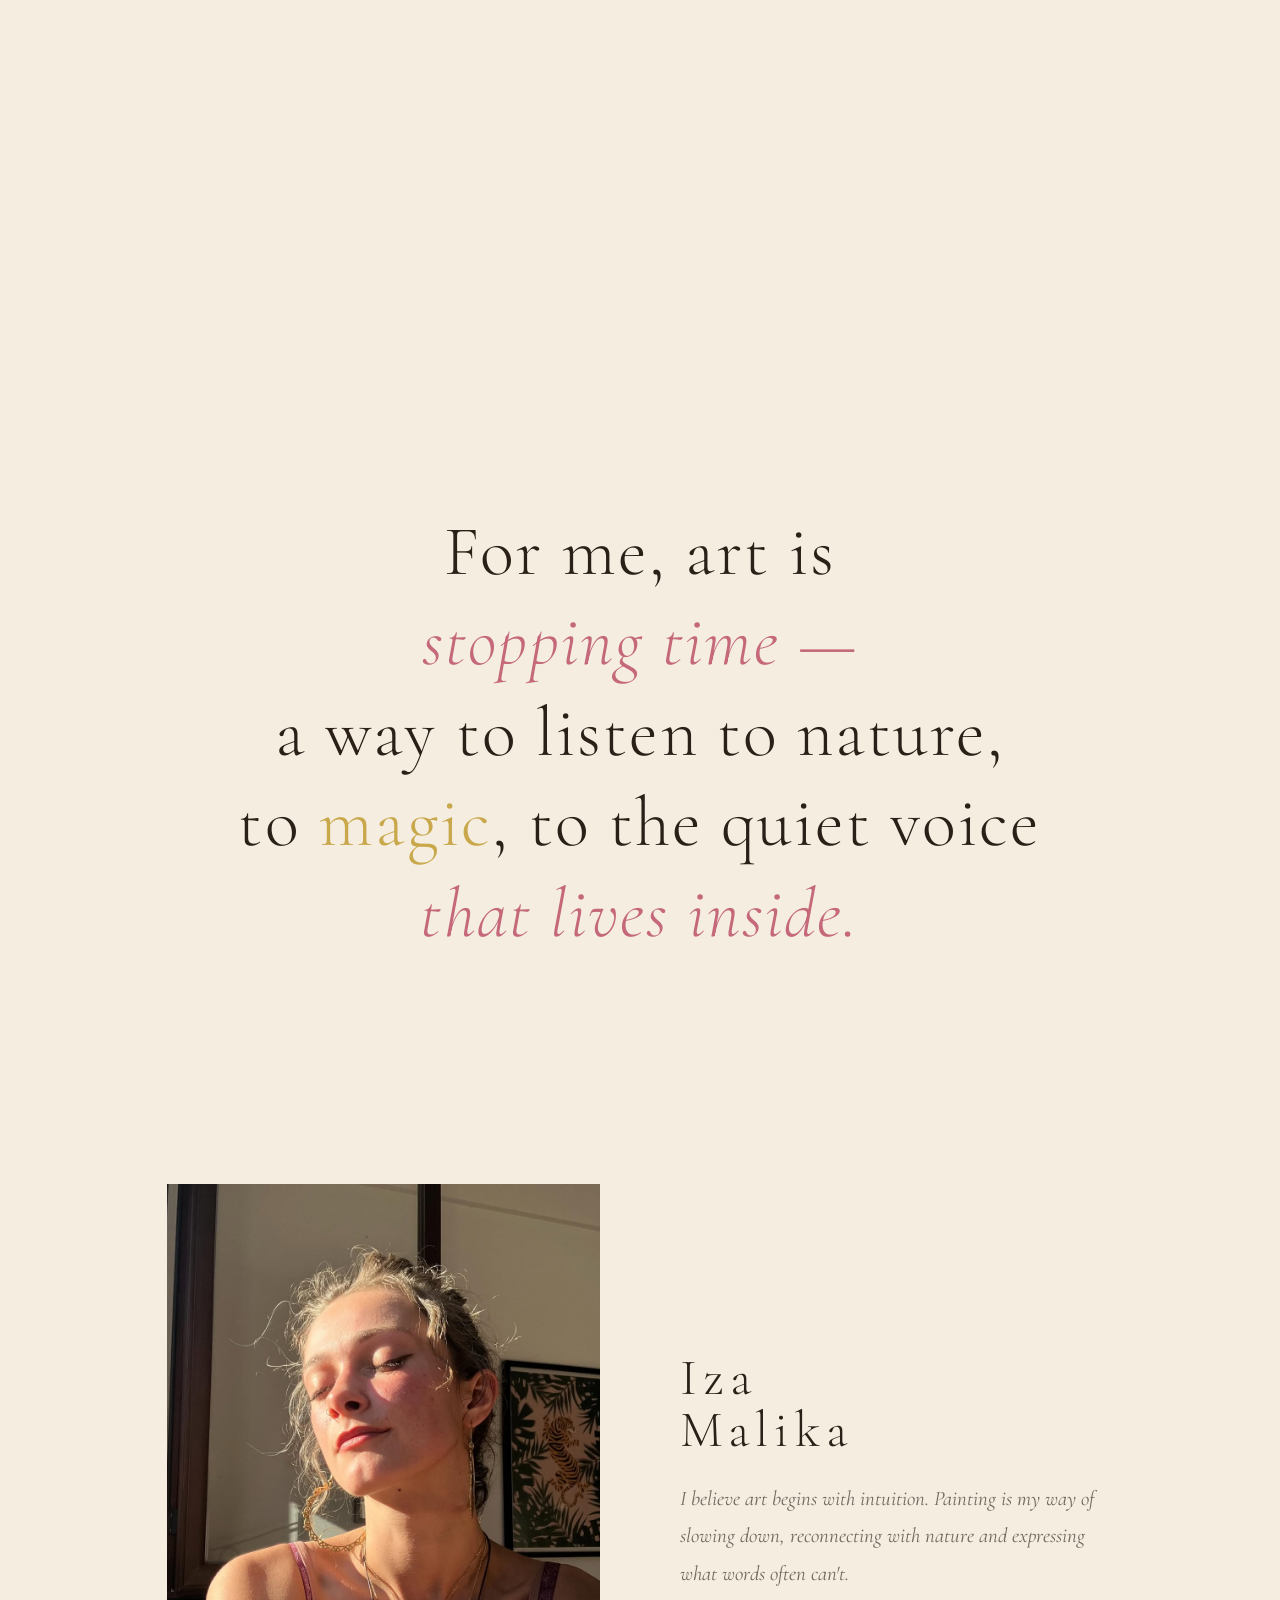
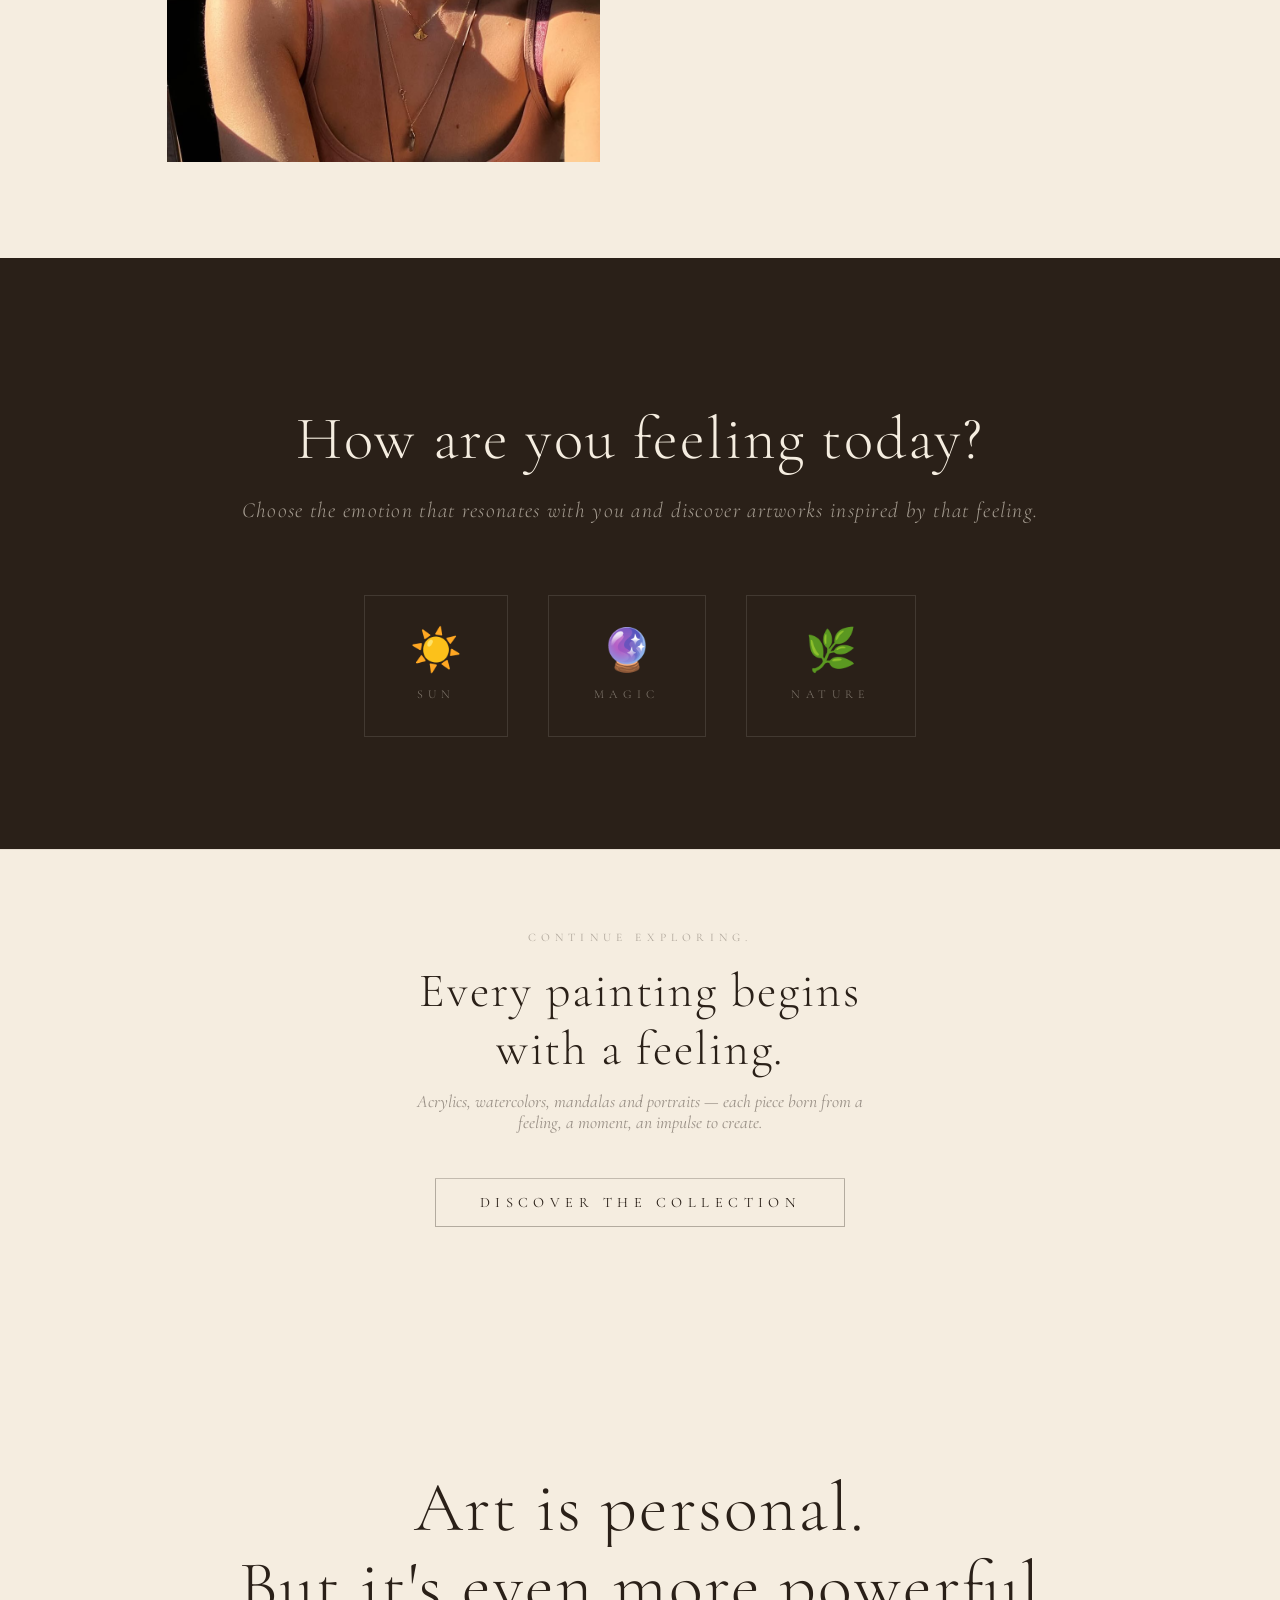
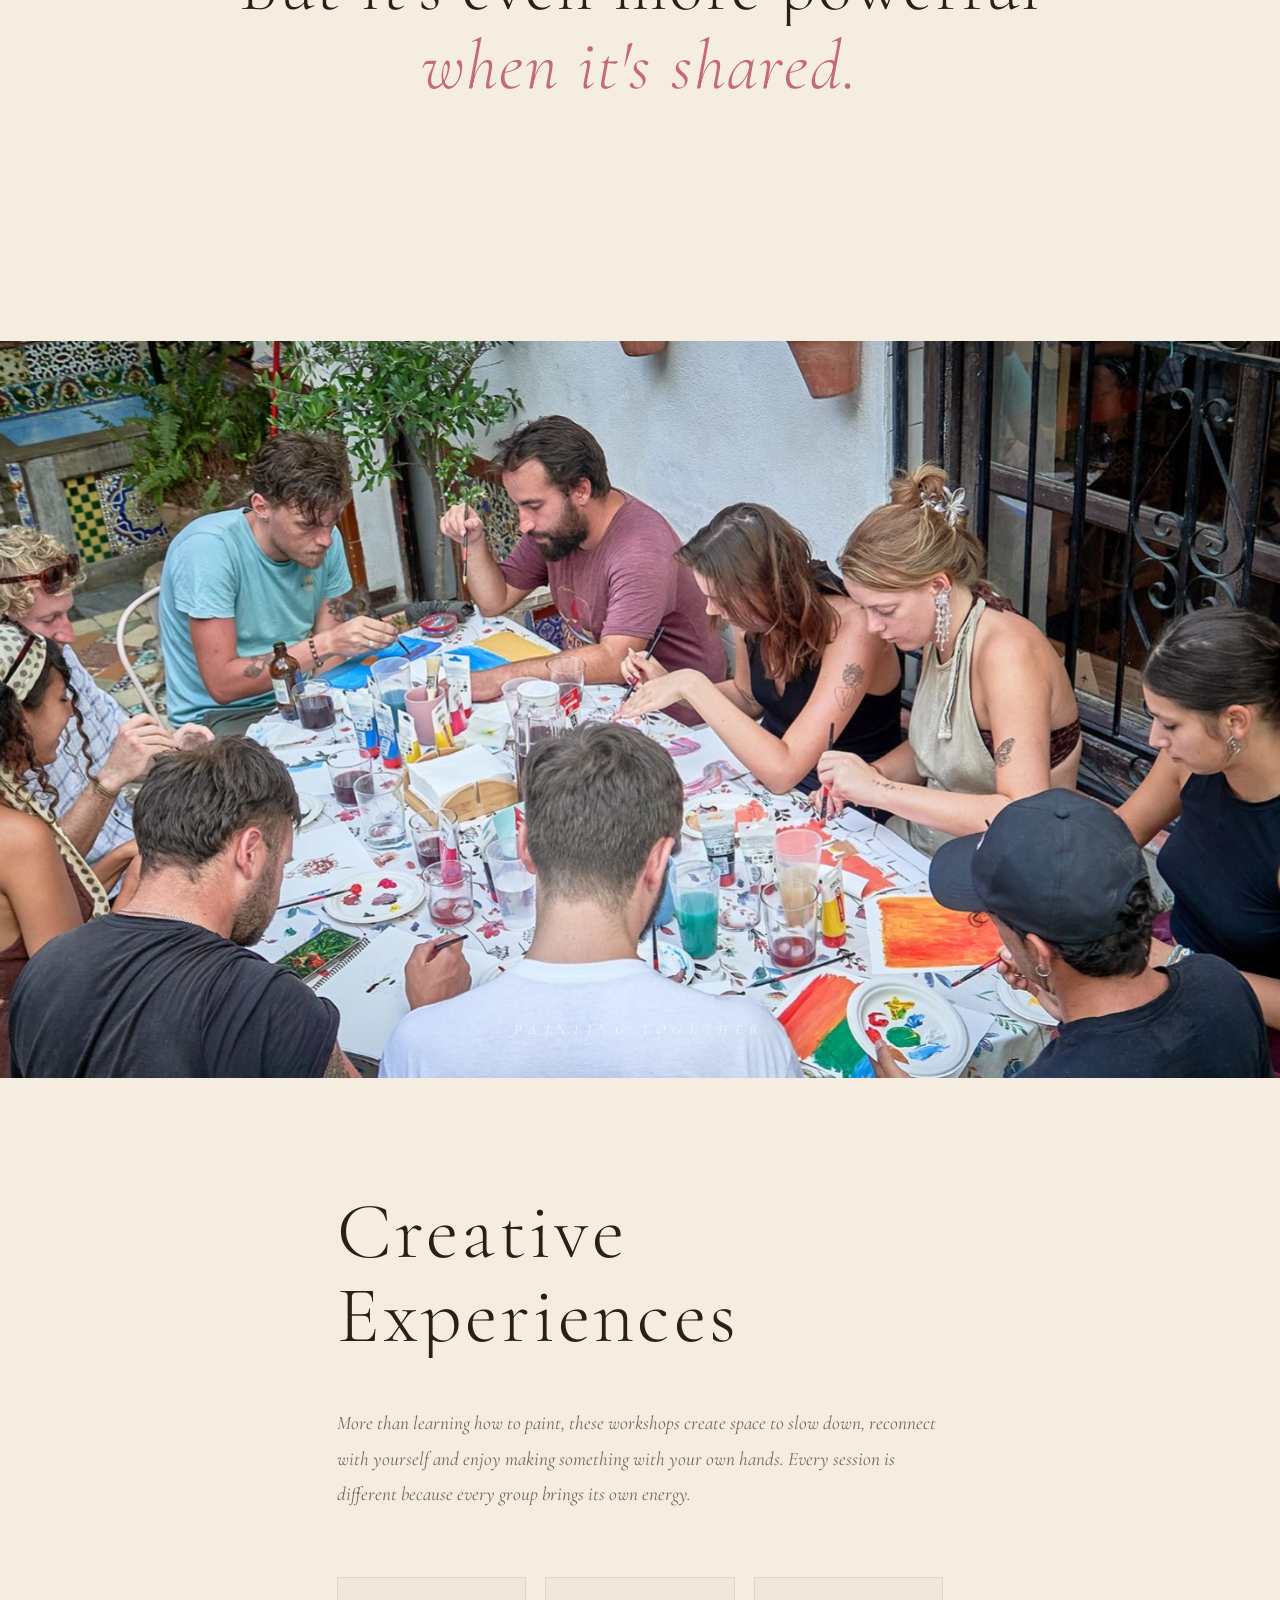
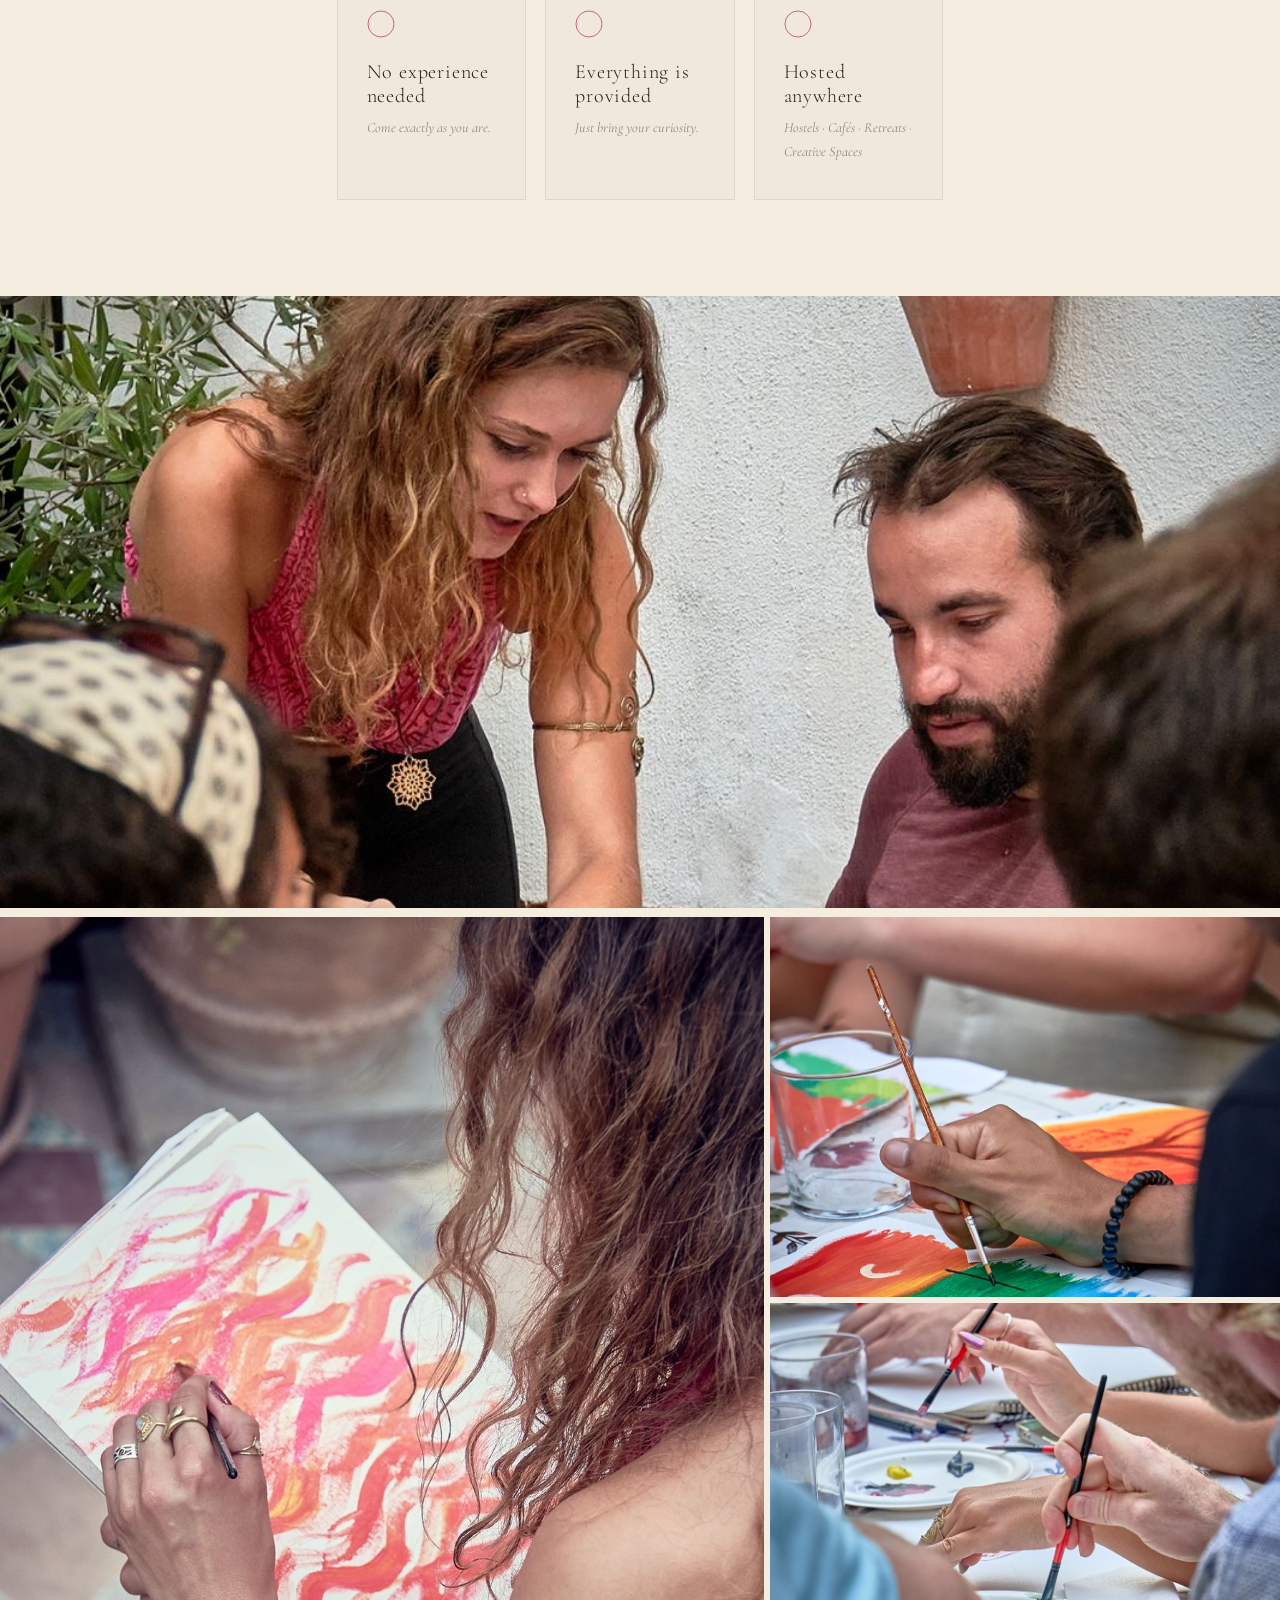
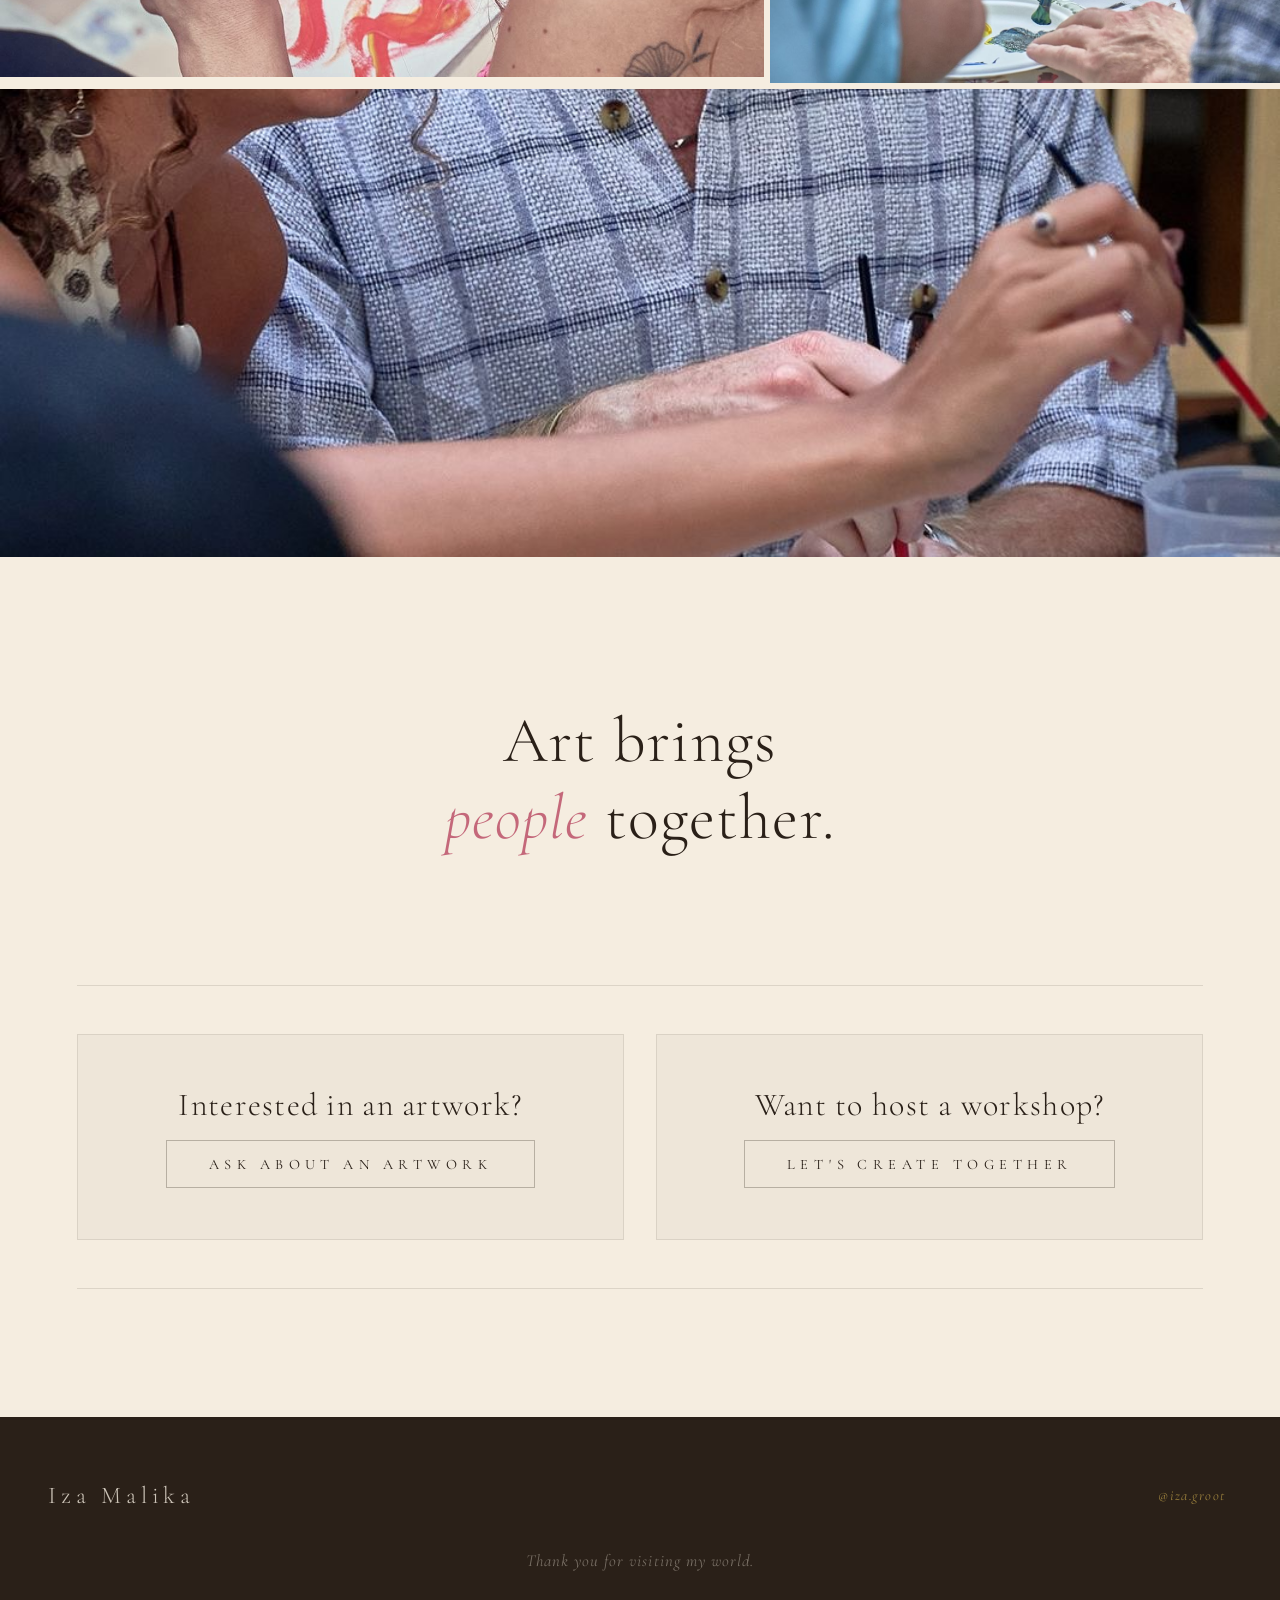
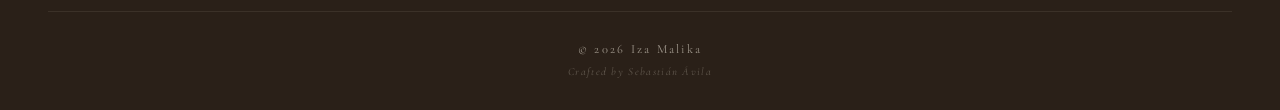
==== commit 3687f914: "Final version before refactoring" ====
--- a/index.html
+++ b/index.html
@@ -4,6 +4,9 @@
   <meta charset="UTF-8" />
   <meta name="viewport" content="width=device-width, initial-scale=1.0" />
   <title>Iza Malika — Painter · Granada</title>
+  <link rel="icon" type="image/x-icon" href="images/favicon.ico" />
+  <link rel="icon" type="image/png" sizes="64x64" href="images/favicon.png" />
+  <link rel="apple-touch-icon" href="images/favicon.png" />
   <link rel="preconnect" href="https://fonts.googleapis.com" />
   <link rel="preconnect" href="https://fonts.gstatic.com" crossorigin />
   <link href="https://fonts.googleapis.com/css2?family=Cormorant+Garamond:ital,wght@0,300;0,400;1,300;1,400&display=swap" rel="stylesheet" />
@@ -37,6 +40,7 @@
       align-items: center; z-index: 500;
     }
     .nav-logo { font-weight: 300; font-size: 1rem; letter-spacing: 0.3em; color: var(--ink); text-decoration: none; text-transform: uppercase; opacity: 0.7; }
+    .nav-right { display: flex; align-items: center; gap: 1.5rem; }
     .nav-links { display: flex; gap: 2rem; list-style: none; }
     .nav-links a { font-style: italic; font-size: 0.95rem; letter-spacing: 0.08em; color: var(--ink); text-decoration: none; opacity: 0.45; transition: opacity 0.2s; }
     .nav-links a:hover { opacity: 1; }
@@ -186,7 +190,7 @@
     #carousel-section {
       display: none; padding: 5rem 0 2rem;
       background-color: var(--cream);
-      transition: background-color 1.3s ease;
+      transition: background-color 0.6s ease;
     }
     #carousel-section.active { display: block; }
 
@@ -197,7 +201,7 @@
     }
     .carousel-track {
       position: relative; overflow: hidden; width: 100%;
-      min-height: clamp(440px, 85vw, 620px);
+      min-height: clamp(400px, calc(67.5vw + 90px), 540px);
       display: flex; align-items: center; justify-content: center;
     }
 
@@ -228,7 +232,7 @@
 
     .carousel-controls {
       display: flex; align-items: center; justify-content: center;
-      gap: 2.5rem; margin-top: 2.8rem; padding-bottom: 0.5rem;
+      gap: 2.5rem; margin-top: 1.4rem; padding-bottom: 0.5rem;
     }
     .carousel-arrow {
       background: none; border: 1px solid rgba(42,32,24,0.18);
@@ -244,31 +248,64 @@
       transition: opacity 0.35s ease, transform 0.35s cubic-bezier(0.16,1,0.3,1);
     }
 
-    /* View All — visible only on last card */
-    .view-all-wrap {
-      text-align: center; padding: 3.5rem 0 2rem;
+    /* Discover another feeling — below carousel */
+    .discover-wrap {
+      text-align: center; padding: 3rem 0 2rem;
       opacity: 0; pointer-events: none;
-      transition: opacity 0.6s ease 0.2s;
-    }
-    .view-all-wrap.last-card-visible { opacity: 1; pointer-events: auto; }
-    .view-all-btn {
+      transition: opacity 0.6s ease 0.4s;
+    }
+    #carousel-section.active .discover-wrap { opacity: 1; pointer-events: auto; }
+    .discover-btn {
       background: none; border: none; font-family: 'Cormorant Garamond', serif;
       font-size: clamp(0.8rem, 1.4vw, 0.95rem); letter-spacing: 0.38em; color: var(--ink);
       text-transform: uppercase; cursor: none; position: relative; padding-bottom: 5px;
       opacity: 0.45; transition: opacity 0.4s;
     }
-    .view-all-btn::after {
+    .discover-btn::after {
       content: ''; position: absolute; bottom: 0; left: 50%;
       width: 0; height: 1px; background: var(--ink);
       transform: translateX(-50%); transition: width 0.55s cubic-bezier(0.16,1,0.3,1);
     }
-    .view-all-btn:hover { opacity: 0.85; }
-    .view-all-btn:hover::after { width: 100%; }
+    .discover-btn:hover { opacity: 0.85; }
+    .discover-btn:hover::after { width: 100%; }
+
+    /* ═══ ALL WORKS CTA ═══ */
+    #all-works-cta {
+      text-align: center; padding: 5rem 5vw 5rem;
+      border-top: 1px solid rgba(42,32,24,0.07);
+    }
+    .all-works-label {
+      font-size: 0.72rem; letter-spacing: 0.45em; text-transform: uppercase;
+      color: rgba(42,32,24,0.35); margin-bottom: 1.2rem;
+    }
+    .all-works-heading {
+      font-weight: 300; font-size: clamp(1.8rem, 4vw, 3rem);
+      letter-spacing: 0.04em; color: var(--ink); margin-bottom: 0.8rem;
+      line-height: 1.2;
+    }
+    .all-works-sub {
+      font-style: italic; font-size: clamp(0.9rem, 1.6vw, 1.1rem);
+      color: rgba(42,32,24,0.45); margin-bottom: 2.8rem; max-width: 480px; margin-inline: auto;
+    }
+    .all-works-open-btn {
+      position: relative; background: none; border: none;
+      font-family: 'Cormorant Garamond', serif;
+      font-size: clamp(0.78rem, 1.3vw, 0.9rem); letter-spacing: 0.38em;
+      text-transform: uppercase; color: var(--ink); cursor: none;
+      padding: 1rem 2.8rem; transition: opacity 0.35s;
+    }
+    .all-works-open-btn::before {
+      content: ''; position: absolute; inset: 0;
+      border: 1px solid rgba(42,32,24,0.32);
+      clip-path: inset(0 100% 0 0);
+      transition: clip-path 1.3s cubic-bezier(0.16,1,0.3,1);
+    }
+    .all-works-open-btn.border-drawn::before { clip-path: inset(0 0% 0 0); }
+    .all-works-open-btn:hover { opacity: 0.65; }
 
     /* ═══ FULL GALLERY GRID ═══ */
     #full-gallery {
-      display: none; padding: 3rem 5vw 6rem;
-      border-top: 1px solid rgba(42,32,24,0.07);
+      display: none; padding: 0 5vw 6rem;
     }
     #full-gallery.open { display: block; }
     .full-gallery-title {
@@ -276,7 +313,7 @@
       color: rgba(42,32,24,0.38); text-transform: uppercase; margin-bottom: 3rem;
       opacity: 0; animation: none;
     }
-    #full-gallery.open .full-gallery-title {
+    #full-gallery.revealed .full-gallery-title {
       animation: fgFadeUp 0.5s ease forwards;
     }
     .full-gallery-grid {
@@ -306,6 +343,71 @@
       transition: filter 0.5s ease, transform 0.5s cubic-bezier(0.16,1,0.3,1);
     }
     .fg-item:hover img { filter: grayscale(0%); transform: scale(1.04); }
+    .fg-item { cursor: pointer; }
+
+    /* ═══ ARTWORK LIGHTBOX ═══ */
+    .artwork-modal {
+      position: fixed; inset: 0; z-index: 2000;
+      display: flex; align-items: center; justify-content: center;
+      opacity: 0; pointer-events: none;
+      transition: opacity 0.4s ease;
+    }
+    .artwork-modal.open { opacity: 1; pointer-events: auto; }
+    .artwork-modal-backdrop {
+      position: absolute; inset: 0;
+      background: rgba(42,32,24,0.85);
+      backdrop-filter: blur(6px);
+    }
+    .artwork-modal-inner {
+      position: relative; z-index: 1;
+      display: flex; gap: 3.5rem; align-items: flex-start;
+      max-width: 860px; width: 90vw;
+      background: var(--cream); padding: 3rem;
+      transform: translateY(24px);
+      transition: transform 0.45s cubic-bezier(0.16,1,0.3,1);
+    }
+    .artwork-modal.open .artwork-modal-inner { transform: translateY(0); }
+    .artwork-modal-close {
+      position: absolute; top: 1rem; right: 1.3rem;
+      background: none; border: none; font-size: 1.6rem; line-height: 1;
+      color: var(--ink); cursor: pointer; opacity: 0.3;
+      transition: opacity 0.3s; font-family: serif;
+    }
+    .artwork-modal-close:hover { opacity: 1; }
+    .modal-img-wrap { width: min(38vw, 280px); flex-shrink: 0; }
+    .modal-img-wrap img { width: 100%; aspect-ratio: 4/5; object-fit: cover; display: block; }
+    .modal-info { flex: 1; display: flex; flex-direction: column; padding-top: 0.5rem; }
+    .modal-titulo {
+      font-weight: 300; font-size: clamp(1.4rem, 3vw, 2rem);
+      letter-spacing: 0.04em; color: var(--ink); margin: 0 0 0.4rem;
+    }
+    .modal-medium {
+      font-style: italic; font-size: 0.82rem; letter-spacing: 0.12em;
+      color: var(--rose); margin: 0;
+    }
+    .modal-year {
+      font-size: 0.72rem; letter-spacing: 0.3em; color: rgba(42,32,24,0.35);
+      text-transform: uppercase; margin: 0.3rem 0 0;
+    }
+    .modal-desc {
+      font-size: clamp(0.9rem, 1.4vw, 1rem); line-height: 1.75;
+      color: rgba(42,32,24,0.6); font-style: italic;
+      margin: 1.4rem 0 2rem; flex: 1;
+    }
+    .modal-wa-btn {
+      display: inline-flex; align-items: center; gap: 0.5rem;
+      border: 1px solid rgba(42,32,24,0.22);
+      font-family: 'Cormorant Garamond', serif;
+      font-size: 0.8rem; letter-spacing: 0.35em; text-transform: uppercase;
+      color: var(--ink); text-decoration: none;
+      padding: 0.9rem 2rem; align-self: flex-start;
+      transition: background 0.35s, color 0.35s, border-color 0.35s;
+    }
+    .modal-wa-btn:hover { background: var(--ink); color: var(--cream); border-color: var(--ink); }
+    @media (max-width: 600px) {
+      .artwork-modal-inner { flex-direction: column; gap: 1.5rem; padding: 2rem 1.5rem; }
+      .modal-img-wrap { width: 100%; }
+    }
 
     /* ═══ BRIDGE ═══ */
     #ws-bridge {
@@ -374,35 +476,59 @@
     /* Subhead */
     .ws-subhead {
       font-style: italic; font-size: clamp(1rem, 2vw, 1.2rem);
-      color: rgba(42,32,24,0.5); line-height: 1.85; margin-bottom: 5.5rem;
+      color: rgba(42,32,24,0.65); line-height: 1.85; margin-bottom: 4rem;
       opacity: 0; transform: translateY(20px);
       transition: opacity 1.1s ease 0.5s, transform 1.1s ease 0.5s;
     }
     #workshops.ws-text-in .ws-subhead { opacity: 1; transform: translateY(0); }
 
     /* 3 — Cards */
-    .ws-cards { display: flex; flex-direction: column; margin-bottom: 7rem; }
+    .ws-cards { display: grid; grid-template-columns: repeat(3,1fr); gap: 1.2rem; margin-bottom: 6rem; }
     .ws-card {
-      display: grid; grid-template-columns: 1.8rem 1fr;
-      align-items: start; gap: 1.8rem;
-      padding: 2.2rem 0;
-      border-bottom: 1px solid rgba(42,32,24,0.06);
-      opacity: 0; transform: translateY(30px);
-      transition: opacity 0.95s ease, transform 0.95s cubic-bezier(0.16,1,0.3,1);
-    }
-    .ws-card:first-child { border-top: 1px solid rgba(42,32,24,0.06); }
+      display: flex; flex-direction: column;
+      padding: 2rem 1.8rem 2.2rem;
+      border: 1px solid rgba(42,32,24,0.09);
+      background: rgba(42,32,24,0.02);
+      opacity: 0; transform: translateY(28px);
+      transition: opacity 0.85s ease, transform 0.85s cubic-bezier(0.16,1,0.3,1),
+                  background 0.35s ease, box-shadow 0.35s ease;
+      cursor: default;
+    }
+    .ws-card:hover {
+      background: rgba(42,32,24,0.05);
+      box-shadow: 0 8px 32px rgba(42,32,24,0.06);
+      transform: translateY(-3px);
+    }
     .ws-card.ws-card-in { opacity: 1; transform: translateY(0); }
+    .ws-card:hover { transform: translateY(-3px); }
+
+    /* Circle dot — draws on scroll */
     .ws-card-dot {
-      width: 9px; height: 9px; border-radius: 50%;
-      border: 1px solid var(--rose); margin-top: 0.65rem; flex-shrink: 0;
-    }
+      width: 28px; height: 28px; margin-bottom: 1.4rem; flex-shrink: 0;
+    }
+    .ws-card-dot circle {
+      fill: none; stroke: var(--rose); stroke-width: 1;
+      stroke-dasharray: 88; stroke-dashoffset: 88;
+      transition: stroke-dashoffset 0.8s cubic-bezier(0.16,1,0.3,1);
+    }
+    .ws-card.ws-card-in .ws-card-dot circle { stroke-dashoffset: 0; }
+
     .ws-card-title {
-      font-weight: 300; font-size: clamp(1.1rem, 2.2vw, 1.5rem);
-      letter-spacing: 0.04em; color: var(--ink); margin-bottom: 0.35rem;
-    }
+      font-weight: 300; font-size: clamp(1rem, 1.8vw, 1.25rem);
+      letter-spacing: 0.04em; color: var(--ink); margin-bottom: 0.5rem;
+      opacity: 0; transform: translateY(8px);
+      transition: opacity 0.6s ease 0.5s, transform 0.6s ease 0.5s;
+    }
+    .ws-card.ws-card-in .ws-card-title { opacity: 1; transform: translateY(0); }
     .ws-card-desc {
-      font-style: italic; font-size: 0.9rem;
-      color: rgba(42,32,24,0.42); line-height: 1.7;
+      font-style: italic; font-size: 0.88rem;
+      color: rgba(42,32,24,0.48); line-height: 1.7;
+      opacity: 0; transform: translateY(6px);
+      transition: opacity 0.6s ease 0.7s, transform 0.6s ease 0.7s;
+    }
+    .ws-card.ws-card-in .ws-card-desc { opacity: 1; transform: translateY(0); }
+    @media (max-width: 640px) {
+      .ws-cards { grid-template-columns: 1fr; gap: 0.8rem; }
     }
 
     /* 4 — Editorial photo mosaic */
@@ -462,28 +588,67 @@
 
     /* 6 — CTA */
     .ws-cta-block {
-      text-align: center; padding: 0 6vw 9rem;
+      padding: 0 6vw 8rem;
       opacity: 0; transform: translateY(24px);
       transition: opacity 1s ease 0.2s, transform 1s cubic-bezier(0.16,1,0.3,1) 0.2s;
     }
     .ws-cta-block.ws-cta-in { opacity: 1; transform: translateY(0); }
+    .ws-cta-divider {
+      border: none; border-top: 1px solid rgba(42,32,24,0.12); margin: 0;
+    }
+    .ws-location {
+      text-align: center; padding: 2.8rem 0 0.5rem;
+      font-style: italic; font-size: clamp(0.78rem, 1.2vw, 0.88rem);
+      letter-spacing: 0.06em; line-height: 2;
+      color: rgba(42,32,24,0.32);
+    }
+    .ws-cta-rows {
+      display: flex; align-items: stretch; gap: 2rem;
+      padding: 3rem 0;
+    }
+    .ws-cta-row {
+      flex: 1; display: flex; flex-direction: column; align-items: center;
+      text-align: center; padding: 3.2rem 2.5rem;
+      background: rgba(42,32,24,0.03);
+      border: 1px solid rgba(42,32,24,0.1);
+      position: relative; overflow: hidden;
+      cursor: pointer;
+      transition: background 0.4s ease, transform 0.45s cubic-bezier(0.16,1,0.3,1), box-shadow 0.4s ease;
+    }
+    .ws-cta-row::after {
+      content: ''; position: absolute; bottom: 0; left: 0;
+      width: 0; height: 2px; background: var(--ink);
+      transition: width 0.55s cubic-bezier(0.16,1,0.3,1);
+    }
+    .ws-cta-row:hover {
+      background: rgba(42,32,24,0.06);
+      transform: translateY(-5px);
+      box-shadow: 0 12px 40px rgba(42,32,24,0.08);
+    }
+    .ws-cta-row:hover::after { width: 100%; }
+    .ws-cta-row:hover .ws-cta-btn {
+      background: var(--ink); color: var(--cream); border-color: var(--ink);
+    }
+    @media (max-width: 600px) {
+      .ws-cta-rows { flex-direction: column; gap: 1.2rem; padding: 2rem 0; }
+    }
     .ws-cta-heading {
-      font-weight: 300; font-size: clamp(1.6rem, 3.8vw, 3rem);
-      letter-spacing: 0.04em; color: var(--ink); margin-bottom: 1.4rem; line-height: 1.1;
+      font-weight: 300; font-size: clamp(1.3rem, 2.8vw, 2rem);
+      letter-spacing: 0.04em; color: var(--ink); margin: 0 0 1rem; line-height: 1.2;
     }
     .ws-cta-sub {
-      font-style: italic; font-size: clamp(0.9rem, 1.6vw, 1.05rem);
-      color: rgba(42,32,24,0.45); max-width: 480px; margin: 0 auto 3.5rem; line-height: 1.8;
+      font-style: italic; font-size: clamp(0.88rem, 1.5vw, 1rem);
+      color: rgba(42,32,24,0.45); max-width: 440px; margin: 0 0 2.2rem; line-height: 1.8;
     }
     .ws-cta-btn {
       display: inline-block; font-family: 'Cormorant Garamond', serif;
-      font-size: clamp(0.82rem, 1.4vw, 0.96rem); letter-spacing: 0.38em;
-      text-transform: uppercase; color: var(--cream); text-decoration: none;
-      background: var(--ink); padding: 1.1rem 3.5rem;
-      border: 1px solid var(--ink); cursor: none;
-      transition: background 0.45s ease, color 0.45s ease;
-    }
-    .ws-cta-btn:hover { background: transparent; color: var(--ink); }
+      font-size: clamp(0.78rem, 1.3vw, 0.9rem); letter-spacing: 0.38em;
+      text-transform: uppercase; color: var(--ink); text-decoration: none;
+      background: none; padding: 0.9rem 2.6rem;
+      border: 1px solid rgba(42,32,24,0.28); cursor: none;
+      transition: background 0.35s ease, color 0.35s ease, border-color 0.35s;
+    }
+    .ws-cta-btn:hover { background: var(--ink); color: var(--cream); border-color: var(--ink); }
 
     @media (max-width: 640px) {
       .ws-hero { height: 70vh; }
@@ -494,21 +659,109 @@
 
     /* ═══ FOOTER ═══ */
     footer {
-      background: var(--ink); padding: 4rem 3rem;
+      background: var(--ink); padding: 4rem 3rem 2rem;
+      display: flex; flex-direction: column; align-items: center; gap: 2.5rem;
+      opacity: 0; transform: translateY(16px);
+      transition: opacity 0.9s ease, transform 0.9s cubic-bezier(0.16,1,0.3,1);
+    }
+    footer.footer-in { opacity: 1; transform: translateY(0); }
+    .footer-top {
       display: flex; justify-content: space-between; align-items: center;
-      flex-wrap: wrap; gap: 1.5rem;
+      width: 100%; flex-wrap: wrap; gap: 1.5rem;
     }
     .footer-name { font-weight: 300; font-size: 1.5rem; letter-spacing: 0.2em; color: var(--cream); opacity: 0.8; }
-    .footer-ig { font-style: italic; font-size: 0.9rem; letter-spacing: 0.1em; color: var(--gold); text-decoration: none; opacity: 0.7; transition: opacity 0.2s; }
+    .footer-ig {
+      font-style: italic; font-size: 0.9rem; letter-spacing: 0.1em;
+      color: var(--gold); text-decoration: none; opacity: 0.7;
+      transition: opacity 0.3s ease, letter-spacing 0.3s ease;
+      display: inline-flex; align-items: center; gap: 0;
+    }
+    .footer-ig::after {
+      content: ' ↗'; font-style: normal; font-size: 0.75em;
+      opacity: 0; transform: translate(-4px, 2px);
+      display: inline-block;
+      transition: opacity 0.3s ease, transform 0.35s cubic-bezier(0.16,1,0.3,1);
+    }
     .footer-ig:hover { opacity: 1; }
+    .footer-ig:hover::after { opacity: 1; transform: translate(0, 0); }
+    .footer-tagline {
+      font-style: italic; font-size: clamp(0.9rem, 1.5vw, 1.05rem);
+      letter-spacing: 0.06em; color: rgba(245,237,224,0.38);
+      text-align: center;
+    }
+    .footer-bottom {
+      width: 100%; text-align: center;
+      border-top: 1px solid rgba(245,237,224,0.08); padding-top: 1.8rem;
+      display: flex; flex-direction: column; align-items: center; gap: 0.5rem;
+    }
+    .footer-copy {
+      font-size: 0.78rem; letter-spacing: 0.18em; color: rgba(245,237,224,0.58);
+    }
+    .footer-crafted {
+      font-style: italic; font-size: 0.68rem; letter-spacing: 0.12em;
+      color: rgba(245,237,224,0.28);
+    }
+
+    /* ═══ LANGUAGE TOGGLE ═══ */
+    .lang-toggle {
+      background: none; border: 1px solid rgba(42,32,24,0.22);
+      font-family: 'Cormorant Garamond', serif;
+      font-size: 0.72rem; letter-spacing: 0.22em; text-transform: uppercase;
+      color: rgba(42,32,24,0.55); cursor: pointer;
+      padding: 0.3rem 0.6rem; transition: color 0.2s, border-color 0.2s;
+      flex-shrink: 0;
+    }
+    .lang-toggle:hover { color: var(--ink); border-color: rgba(42,32,24,0.45); }
+    .lang-toggle-mobile {
+      border-color: rgba(42,32,24,0.3); color: rgba(42,32,24,0.5);
+      font-size: 0.9rem; padding: 0.5rem 1.2rem;
+    }
+
+    /* ═══ HAMBURGER MENU ═══ */
+    .nav-hamburger {
+      display: none; background: none; border: none;
+      cursor: pointer; padding: 4px; flex-direction: column;
+      justify-content: center; gap: 5px; z-index: 600;
+    }
+    .nav-hamburger span {
+      display: block; width: 22px; height: 1.5px;
+      background: var(--ink); transition: transform 0.4s cubic-bezier(0.16,1,0.3,1), opacity 0.3s ease;
+      transform-origin: center;
+    }
+    .nav-hamburger.open span:nth-child(1) { transform: translateY(6.5px) rotate(45deg); }
+    .nav-hamburger.open span:nth-child(2) { opacity: 0; transform: scaleX(0); }
+    .nav-hamburger.open span:nth-child(3) { transform: translateY(-6.5px) rotate(-45deg); }
+
+    .nav-mobile-menu {
+      display: none; position: fixed; inset: 0; z-index: 550;
+      background: var(--cream); flex-direction: column;
+      align-items: center; justify-content: center; gap: 3rem;
+      opacity: 0; transition: opacity 0.4s ease;
+    }
+    .nav-mobile-menu.open { display: flex; }
+    .nav-mobile-menu.visible { opacity: 1; }
+    .nav-mobile-menu a {
+      font-style: italic; font-size: clamp(2rem, 8vw, 3rem);
+      letter-spacing: 0.06em; color: var(--ink); text-decoration: none;
+      opacity: 0.55; transition: opacity 0.2s;
+    }
+    .nav-mobile-menu a:hover { opacity: 1; }
 
     /* ═══ UTILS ═══ */
     @keyframes fadeUp { to { opacity: 1; transform: translateY(0); } }
-    @media (max-width: 600px) {
-      nav { padding: 1.5rem; }
-      .nav-links { gap: 1.2rem; }
+    @media (max-width: 640px) {
+      nav { padding: 1.4rem 1.5rem; }
+      .nav-links { display: none; }
+      .nav-hamburger { display: flex; }
       .oracle-icons { gap: 1rem; }
       .oracle-icon-btn { padding: 1.6rem 1.8rem; }
+      /* Reduce vertical spacing on mobile */
+      #oracle { padding: 6rem 5vw 5rem; }
+      .ws-inner { padding: 4rem 5vw 0; }
+      .ws-cards { margin-bottom: 4rem; }
+      .ws-editorial { margin-bottom: 4rem; }
+      #all-works-cta { padding: 3.5rem 5vw 3.5rem; }
+      .ws-cta-block { padding: 0 4vw 5rem; }
     }
   </style>
 </head>
@@ -519,12 +772,25 @@
 
 <nav>
   <a href="#" class="nav-logo">Iza Malika</a>
-  <ul class="nav-links">
-    <li><a href="#oracle">Explore</a></li>
-    <li><a href="#workshops">Workshops</a></li>
-    <li><a href="https://instagram.com/iza.groot" target="_blank">Instagram</a></li>
-  </ul>
+  <div class="nav-right">
+    <ul class="nav-links">
+      <li><a href="#oracle" data-i18n="nav-explore">Explore</a></li>
+      <li><a href="#workshops" data-i18n="nav-workshops">Workshops</a></li>
+      <li><a href="https://instagram.com/iza.groot" target="_blank">Instagram</a></li>
+    </ul>
+    <button class="lang-toggle" id="lang-toggle" aria-label="Switch language">ES</button>
+    <button class="nav-hamburger" id="nav-hamburger" aria-label="Menu">
+      <span></span><span></span><span></span>
+    </button>
+  </div>
 </nav>
+
+<div class="nav-mobile-menu" id="nav-mobile-menu">
+  <a href="#oracle" class="nav-mobile-link" data-i18n="nav-explore">Explore</a>
+  <a href="#workshops" class="nav-mobile-link" data-i18n="nav-workshops">Workshops</a>
+  <a href="https://instagram.com/iza.groot" target="_blank" class="nav-mobile-link">Instagram</a>
+  <button class="lang-toggle lang-toggle-mobile" id="lang-toggle-mobile" aria-label="Switch language">ES</button>
+</div>
 
 <!-- ═══ HERO ═══ -->
 <div id="hero-scroll">
@@ -534,7 +800,7 @@
     </div>
     <div class="hero-center">
       <h1 class="hero-name">Iza Malika</h1>
-      <p class="hero-sub">Endlessly creating</p>
+      <p class="hero-sub" data-i18n="hero-sub">Endlessly creating</p>
     </div>
     <div class="hero-scroll-hint">
       <div class="hint-line"></div>
@@ -545,11 +811,11 @@
 <!-- ═══ MANIFESTO ═══ -->
 <section id="manifesto">
   <div class="frase-inner">
-    <span class="frase-linea"><span class="frase-linea-inner">For me, art is</span></span>
-    <span class="frase-linea"><span class="frase-linea-inner frase-accent">stopping time —</span></span>
-    <span class="frase-linea"><span class="frase-linea-inner">a way to listen to nature,</span></span>
-    <span class="frase-linea"><span class="frase-linea-inner">to <span class="frase-gold">magic</span>, to the quiet voice</span></span>
-    <span class="frase-linea"><span class="frase-linea-inner frase-accent">that lives inside.</span></span>
+    <span class="frase-linea"><span class="frase-linea-inner" data-i18n="manifesto-1">For me, art is</span></span>
+    <span class="frase-linea"><span class="frase-linea-inner frase-accent" data-i18n="manifesto-2">stopping time —</span></span>
+    <span class="frase-linea"><span class="frase-linea-inner" data-i18n="manifesto-3">a way to listen to nature,</span></span>
+    <span class="frase-linea"><span class="frase-linea-inner" data-i18n="manifesto-4">to <span class="frase-gold">magic</span>, to the quiet voice</span></span>
+    <span class="frase-linea"><span class="frase-linea-inner frase-accent" data-i18n="manifesto-5">that lives inside.</span></span>
   </div>
 </section>
 
@@ -560,26 +826,26 @@
   </div>
   <div class="about-text">
     <h2 class="about-nombre">Iza<br>Malika</h2>
-    <p class="about-desc">I believe art begins with intuition. Painting is my way of slowing down, reconnecting with nature and expressing what words often can't.</p>
+    <p class="about-desc" data-i18n="about-desc">I believe art begins with intuition. Painting is my way of slowing down, reconnecting with nature and expressing what words often can't.</p>
   </div>
 </section>
 
 <!-- ═══ ORACLE ═══ -->
 <section id="oracle">
-  <p class="oracle-question">How are you feeling today?</p>
-  <p class="oracle-sub">Choose the emotion that resonates with you and discover artworks inspired by that feeling.</p>
+  <p class="oracle-question" data-i18n="oracle-question">How are you feeling today?</p>
+  <p class="oracle-sub" data-i18n="oracle-sub">Choose the emotion that resonates with you and discover artworks inspired by that feeling.</p>
   <div class="oracle-icons">
-    <button class="oracle-icon-btn" data-tema="sol" data-color="#EDE8E0" data-label="Sun">
+    <button class="oracle-icon-btn" data-tema="sol" data-color="#EDE8E0" data-label="Sun" data-label-es="Sol">
       <span class="oracle-emoji">☀️</span>
-      <span class="oracle-label">Sun</span>
+      <span class="oracle-label" data-i18n="oracle-sun">Sun</span>
     </button>
-    <button class="oracle-icon-btn" data-tema="magia" data-color="#EAE5F0" data-label="Magic">
+    <button class="oracle-icon-btn" data-tema="magia" data-color="#EAE5F0" data-label="Magic" data-label-es="Magia">
       <span class="oracle-emoji">🔮</span>
-      <span class="oracle-label">Magic</span>
+      <span class="oracle-label" data-i18n="oracle-magic">Magic</span>
     </button>
-    <button class="oracle-icon-btn" data-tema="naturaleza" data-color="#E2EBE2" data-label="Nature">
+    <button class="oracle-icon-btn" data-tema="naturaleza" data-color="#E2EBE2" data-label="Nature" data-label-es="Naturaleza">
       <span class="oracle-emoji">🌿</span>
-      <span class="oracle-label">Nature</span>
+      <span class="oracle-label" data-i18n="oracle-nature">Nature</span>
     </button>
   </div>
 </section>
@@ -667,40 +933,66 @@
     <button class="carousel-arrow" id="carousel-next">→</button>
   </div>
 
-  <div class="view-all-wrap">
-    <button class="view-all-btn" id="view-all-btn">View All Works</button>
-  </div>
+  <div class="discover-wrap">
+    <button class="discover-btn" id="discover-btn" data-i18n="discover-btn">↑ Discover another feeling</button>
+  </div>
+</section>
+
+<!-- ═══ ALL WORKS CTA ═══ -->
+<section id="all-works-cta">
+  <p class="all-works-label" data-i18n="all-works-label">Continue exploring.</p>
+  <h2 class="all-works-heading" data-i18n="all-works-heading">Every painting begins<br>with a feeling.</h2>
+  <p class="all-works-sub" data-i18n="all-works-sub">Acrylics, watercolors, mandalas and portraits — each piece born from a feeling, a moment, an impulse to create.</p>
+  <button class="all-works-open-btn" id="all-works-open-btn" data-i18n="all-works-btn">Discover the Collection</button>
 </section>
 
 <!-- ═══ FULL GALLERY ═══ -->
 <section id="full-gallery">
-  <p class="full-gallery-title">All Works</p>
+  <p class="full-gallery-title" data-i18n="gallery-title">All Works</p>
   <div class="full-gallery-grid">
-    <div class="fg-item"><img src="images/obras/sol-montana.jpg" alt="The Sun and the Mountain" loading="lazy" /></div>
-    <div class="fg-item"><img src="images/obras/mandala-sol.jpg" alt="Solar Mandala" loading="lazy" /></div>
-    <div class="fg-item"><img src="images/obras/flor-dorada.jpg" alt="Golden Flower" loading="lazy" /></div>
-    <div class="fg-item"><img src="images/obras/mandala-blanca.jpg" alt="White Mandala" loading="lazy" /></div>
-    <div class="fg-item"><img src="images/obras/flamenco.jpg" alt="Flamenco" loading="lazy" /></div>
-    <div class="fg-item"><img src="images/obras/luna-mistica.jpg" alt="The Mystic Moon" loading="lazy" /></div>
-    <div class="fg-item"><img src="images/obras/mandala-purpura.jpg" alt="Purple Mandala" loading="lazy" /></div>
-    <div class="fg-item"><img src="images/obras/mujer-viento.jpg" alt="Woman in the Wind" loading="lazy" /></div>
-    <div class="fg-item"><img src="images/obras/mandala-lavanda.jpg" alt="Lavender Mandala" loading="lazy" /></div>
-    <div class="fg-item"><img src="images/obras/luna-mujer.jpg" alt="Moon Woman" loading="lazy" /></div>
-    <div class="fg-item"><img src="images/obras/diosa-acuarela.jpg" alt="Watercolor Goddess" loading="lazy" /></div>
-    <div class="fg-item"><img src="images/obras/plantas-verdes.jpg" alt="Green Plants" loading="lazy" /></div>
-    <div class="fg-item"><img src="images/obras/silueta-hojas.jpg" alt="Silhouette &amp; Leaves" loading="lazy" /></div>
-    <div class="fg-item"><img src="images/obras/botanica.jpg" alt="Botanica" loading="lazy" /></div>
-    <div class="fg-item"><img src="images/obras/cuerpo-flores.jpg" alt="Body in Bloom" loading="lazy" /></div>
-    <div class="fg-item"><img src="images/obras/bailarina-verde.jpg" alt="Green Dancer" loading="lazy" /></div>
-    <div class="fg-item"><img src="images/obras/retrato-femenino.jpg" alt="Female Portrait" loading="lazy" /></div>
+    <div class="fg-item" data-titulo="The Sun and the Mountain" data-medium="Acrylic · 50×40 cm" data-year="2024" data-desc="Where light meets stone, the sun finds its throne. A piece about warmth, permanence and the power of rising."><img src="images/obras/sol-montana.jpg" alt="The Sun and the Mountain" loading="lazy" /></div>
+    <div class="fg-item" data-titulo="Solar Mandala" data-medium="Acrylic · 30×40 cm" data-year="2024" data-desc="Sacred geometry bathed in golden light. Each ring a reminder that everything begins and ends at the center."><img src="images/obras/mandala-sol.jpg" alt="Solar Mandala" loading="lazy" /></div>
+    <div class="fg-item" data-titulo="Golden Flower" data-medium="Acrylic on canvas" data-year="2024" data-desc="A bloom that carries the warmth of summer within. Painted during a season of renewal and quiet joy."><img src="images/obras/flor-dorada.jpg" alt="Golden Flower" loading="lazy" /></div>
+    <div class="fg-item" data-titulo="White Mandala" data-medium="Acrylic · 30×40 cm" data-year="2023" data-desc="Pure patterns woven in silence and light. A meditation on simplicity and the beauty of empty space."><img src="images/obras/mandala-blanca.jpg" alt="White Mandala" loading="lazy" /></div>
+    <div class="fg-item" data-titulo="Flamenco" data-medium="Acrylic on canvas" data-year="2024" data-desc="The fire in movement, the soul in color. An ode to the passion that lives in every step, every turn."><img src="images/obras/flamenco.jpg" alt="Flamenco" loading="lazy" /></div>
+    <div class="fg-item" data-titulo="The Mystic Moon" data-medium="Acrylic · 40×50 cm" data-year="2024" data-desc="She watches over what the sun cannot see. A tribute to the quiet magic of nighttime and inner knowing."><img src="images/obras/luna-mistica.jpg" alt="The Mystic Moon" loading="lazy" /></div>
+    <div class="fg-item" data-titulo="Purple Mandala" data-medium="Acrylic on canvas" data-year="2024" data-desc="Where violet dreams spiral into infinity. A portal of color and intention, painted in a single breath."><img src="images/obras/mandala-purpura.jpg" alt="Purple Mandala" loading="lazy" /></div>
+    <div class="fg-item" data-titulo="Woman in the Wind" data-medium="Acrylic on paper" data-year="2025" data-desc="She lets go of everything that no longer serves her. Hair as wings, spirit as sky. A celebration of release."><img src="images/obras/mujer-viento.jpg" alt="Woman in the Wind" loading="lazy" /></div>
+    <div class="fg-item" data-titulo="Lavender Mandala" data-medium="Acrylic on canvas" data-year="2023" data-desc="Soft and deliberate, like a whispered intention. A piece that asks you to slow down and breathe."><img src="images/obras/mandala-lavanda.jpg" alt="Lavender Mandala" loading="lazy" /></div>
+    <div class="fg-item" data-titulo="Moon Woman" data-medium="Acrylic on canvas" data-year="2024" data-desc="Her cycles are the moon's, her power, her own. A portrait of feminine energy in its fullest, truest form."><img src="images/obras/luna-mujer.jpg" alt="Moon Woman" loading="lazy" /></div>
+    <div class="fg-item" data-titulo="Watercolor Goddess" data-medium="Watercolor on paper" data-year="2024" data-desc="A goddess born of color and impermanence. She dissolves at the edges, reminding us that beauty doesn't need borders."><img src="images/obras/diosa-acuarela.jpg" alt="Watercolor Goddess" loading="lazy" /></div>
+    <div class="fg-item" data-titulo="Green Plants" data-medium="Acrylic on canvas" data-year="2025" data-desc="Life reaching upward, quietly and with certainty. A piece about growth, patience and the intelligence of nature."><img src="images/obras/plantas-verdes.jpg" alt="Green Plants" loading="lazy" /></div>
+    <div class="fg-item" data-titulo="Silhouette &amp; Leaves" data-medium="Acrylic · 50×60 cm" data-year="2024" data-desc="The body and the forest, one and the same. Where human form meets wild green, there is no separation."><img src="images/obras/silueta-hojas.jpg" alt="Silhouette &amp; Leaves" loading="lazy" /></div>
+    <div class="fg-item" data-titulo="Botanica" data-medium="Acrylic on canvas" data-year="2024" data-desc="Nature drawn from memory and wonder. A botanical study that became something more — something felt, not just observed."><img src="images/obras/botanica.jpg" alt="Botanica" loading="lazy" /></div>
+    <div class="fg-item" data-titulo="Body in Bloom" data-medium="Acrylic · 50×40 cm" data-year="2025" data-desc="When the body becomes a garden. A celebration of softness, color and the courage to grow in full view."><img src="images/obras/cuerpo-flores.jpg" alt="Body in Bloom" loading="lazy" /></div>
+    <div class="fg-item" data-titulo="Green Dancer" data-medium="Acrylic on canvas" data-year="2024" data-desc="Movement as meditation, color as breath. She dances not to be seen, but to feel alive."><img src="images/obras/bailarina-verde.jpg" alt="Green Dancer" loading="lazy" /></div>
+    <div class="fg-item" data-titulo="Female Portrait" data-medium="Acrylic on canvas" data-year="2024" data-desc="The quiet power in a gaze. A portrait that asks to be looked at slowly, and with patience."><img src="images/obras/retrato-femenino.jpg" alt="Female Portrait" loading="lazy" /></div>
   </div>
 </section>
+
+<!-- ═══ ARTWORK LIGHTBOX MODAL ═══ -->
+<div id="artwork-modal" class="artwork-modal" role="dialog" aria-modal="true">
+  <div class="artwork-modal-backdrop"></div>
+  <div class="artwork-modal-inner">
+    <button class="artwork-modal-close" aria-label="Close">×</button>
+    <div class="modal-img-wrap">
+      <img id="modal-img" src="" alt="" />
+    </div>
+    <div class="modal-info">
+      <h2 class="modal-titulo" id="modal-titulo"></h2>
+      <p class="modal-medium" id="modal-medium"></p>
+      <p class="modal-year" id="modal-year"></p>
+      <p class="modal-desc" id="modal-desc"></p>
+      <a class="modal-wa-btn" id="modal-wa-btn" href="" target="_blank" rel="noopener" data-i18n="modal-wa-btn">I'm interested</a>
+    </div>
+  </div>
+</div>
 
 <!-- ═══ BRIDGE ═══ -->
 <section id="ws-bridge">
-  <span class="bridge-line"><span class="bridge-line-inner">Art is personal.</span></span>
-  <span class="bridge-line"><span class="bridge-line-inner">But it's even more powerful</span></span>
-  <span class="bridge-line"><span class="bridge-line-inner">when it's shared.</span></span>
+  <span class="bridge-line"><span class="bridge-line-inner" data-i18n="bridge-1">Art is personal.</span></span>
+  <span class="bridge-line"><span class="bridge-line-inner" data-i18n="bridge-2">But it's even more powerful</span></span>
+  <span class="bridge-line"><span class="bridge-line-inner" data-i18n="bridge-3">when it's shared.</span></span>
 </section>
 
 <!-- ═══ WORKSHOPS ═══ -->
@@ -709,39 +1001,33 @@
   <!-- 1. Hero photo -->
   <div class="ws-hero">
     <img src="images/workshops/ws-8.jpg" alt="Painting Together" loading="lazy">
-    <span class="ws-hero-label">Painting Together</span>
+    <span class="ws-hero-label" data-i18n="ws-hero-label">Painting Together</span>
   </div>
 
   <!-- 2. Text content -->
   <div class="ws-inner">
     <h2 class="ws-heading">
-      <span class="ws-heading-line"><span>Creative</span></span>
-      <span class="ws-heading-line"><span>Experiences</span></span>
+      <span class="ws-heading-line"><span data-i18n="ws-heading-1">Creative</span></span>
+      <span class="ws-heading-line"><span data-i18n="ws-heading-2">Experiences</span></span>
     </h2>
-    <p class="ws-subhead">More than learning how to paint, these workshops create space to slow down, reconnect with yourself and enjoy making something with your own hands. Every session is different because every group brings its own energy.</p>
+    <p class="ws-subhead" data-i18n="ws-subhead">More than learning how to paint, these workshops create space to slow down, reconnect with yourself and enjoy making something with your own hands. Every session is different because every group brings its own energy.</p>
 
     <!-- 3. Cards -->
     <div class="ws-cards">
       <div class="ws-card">
-        <span class="ws-card-dot"></span>
-        <div>
-          <p class="ws-card-title">No experience needed</p>
-          <p class="ws-card-desc">Come exactly as you are.</p>
-        </div>
+        <svg class="ws-card-dot" viewBox="0 0 28 28"><circle cx="14" cy="14" r="13"/></svg>
+        <p class="ws-card-title" data-i18n="ws-card-1-title">No experience needed</p>
+        <p class="ws-card-desc" data-i18n="ws-card-1-desc">Come exactly as you are.</p>
       </div>
       <div class="ws-card">
-        <span class="ws-card-dot"></span>
-        <div>
-          <p class="ws-card-title">Everything is provided</p>
-          <p class="ws-card-desc">Just bring your curiosity.</p>
-        </div>
+        <svg class="ws-card-dot" viewBox="0 0 28 28"><circle cx="14" cy="14" r="13"/></svg>
+        <p class="ws-card-title" data-i18n="ws-card-2-title">Everything is provided</p>
+        <p class="ws-card-desc" data-i18n="ws-card-2-desc">Just bring your curiosity.</p>
       </div>
       <div class="ws-card">
-        <span class="ws-card-dot"></span>
-        <div>
-          <p class="ws-card-title">Hosted anywhere</p>
-          <p class="ws-card-desc">Hostels · Cafés · Retreats · Creative Spaces</p>
-        </div>
+        <svg class="ws-card-dot" viewBox="0 0 28 28"><circle cx="14" cy="14" r="13"/></svg>
+        <p class="ws-card-title" data-i18n="ws-card-3-title">Hosted anywhere</p>
+        <p class="ws-card-desc" data-i18n="ws-card-3-desc">Hostels · Cafés · Retreats · Creative Spaces</p>
       </div>
     </div>
   </div>
@@ -750,43 +1036,59 @@
   <div class="ws-editorial">
     <div class="ws-pic ws-pic-a">
       <img src="images/workshops/ws-3.jpg" alt="Workshop community" loading="lazy">
-      <span class="ws-note">No one knew each other at the beginning.</span>
+      <span class="ws-note" data-i18n="ws-note-1">No one knew each other at the beginning.</span>
     </div>
     <div class="ws-pic ws-pic-b">
       <img src="images/workshops/ws-6.jpg" alt="Creating together" loading="lazy">
-      <span class="ws-note">Two hours later, everyone was smiling.</span>
+      <span class="ws-note" data-i18n="ws-note-2">Two hours later, everyone was smiling.</span>
     </div>
     <div class="ws-pic ws-pic-c">
       <img src="images/workshops/ws-2.jpg" alt="In the flow" loading="lazy">
-      <span class="ws-note">No experience. Just curiosity.</span>
+      <span class="ws-note" data-i18n="ws-note-3">No experience. Just curiosity.</span>
     </div>
     <div class="ws-pic ws-pic-d">
       <img src="images/workshops/ws-4.jpg" alt="Painting detail" loading="lazy">
-      <span class="ws-note">Every stroke tells something you didn't plan.</span>
+      <span class="ws-note" data-i18n="ws-note-4">Every stroke tells something you didn't plan.</span>
     </div>
     <div class="ws-pic ws-pic-e">
       <img src="images/workshops/ws-5.jpg" alt="Color and life" loading="lazy">
-      <span class="ws-note">The mess is part of it.</span>
+      <span class="ws-note" data-i18n="ws-note-5">The mess is part of it.</span>
     </div>
   </div>
 
   <!-- 5. Quote -->
   <div class="ws-quote-wrap">
-    <p class="ws-quote">Art brings<br><span class="ws-quote-people">people</span> together.</p>
+    <p class="ws-quote" data-i18n="ws-quote">Art brings<br><span class="ws-quote-people">people</span> together.</p>
   </div>
 
   <!-- 6. CTA -->
   <div class="ws-cta-block">
-    <h3 class="ws-cta-heading">Let's create something together.</h3>
-    <p class="ws-cta-sub">Looking for a creative experience for your hostel, retreat or community? I'd love to create something unique with you.</p>
-    <a href="https://instagram.com/iza.groot" target="_blank" class="ws-cta-btn">Let's Talk</a>
+    <hr class="ws-cta-divider">
+    <div class="ws-cta-rows">
+      <div class="ws-cta-row">
+        <h3 class="ws-cta-heading" data-i18n="ws-cta-h1">Interested in an artwork?</h3>
+        <a href="https://wa.me/31610291900?text=Hi%20Iza!%20I%20came%20across%20your%20work%20and%20one%20of%20your%20paintings%20really%20resonated%20with%20me.%20I%27d%20love%20to%20know%20more%20about%20it." target="_blank" rel="noopener" class="ws-cta-btn" data-i18n="ws-cta-btn1" id="ws-cta-btn1">Ask about an artwork</a>
+      </div>
+      <div class="ws-cta-row">
+        <h3 class="ws-cta-heading" data-i18n="ws-cta-h2">Want to host a workshop?</h3>
+        <a href="https://wa.me/31610291900?text=Hi%20Iza!%20I%27m%20interested%20in%20hosting%20a%20painting%20workshop.%20I%27d%20love%20to%20create%20something%20special%20for%20my%20community." target="_blank" rel="noopener" class="ws-cta-btn" data-i18n="ws-cta-btn2" id="ws-cta-btn2">Let's create together</a>
+      </div>
+    </div>
+    <hr class="ws-cta-divider">
   </div>
 
 </section>
 
 <footer>
-  <span class="footer-name">Iza Malika</span>
-  <a href="https://instagram.com/iza.groot" target="_blank" class="footer-ig">@iza.groot</a>
+  <div class="footer-top">
+    <span class="footer-name">Iza Malika</span>
+    <a href="https://instagram.com/iza.groot" target="_blank" class="footer-ig">@iza.groot</a>
+  </div>
+  <p class="footer-tagline" data-i18n="footer-tagline">Thank you for visiting my world.</p>
+  <div class="footer-bottom">
+    <span class="footer-copy">© 2026 Iza Malika</span>
+    <span class="footer-crafted">Crafted by Sebastián Ávila</span>
+  </div>
 </footer>
 
 <script>
@@ -940,16 +1242,10 @@
 const carouselThemeLbl  = document.getElementById('carousel-theme-label');
 const prevBtn           = document.getElementById('carousel-prev');
 const nextBtn           = document.getElementById('carousel-next');
-const viewAllBtn        = document.getElementById('view-all-btn');
 const fullGallery       = document.getElementById('full-gallery');
 
 let activeCards = [], currentIdx = 0;
 
-function updateViewAllBtn() {
-  const wrap = document.querySelector('.view-all-wrap');
-  if (!wrap) return;
-  wrap.classList.toggle('last-card-visible', activeCards.length > 0 && currentIdx === activeCards.length - 1);
-}
 
 function animateCounter(current, total) {
   if (!carouselCounter) return;
@@ -1020,7 +1316,6 @@
   currentIdx = ((idx % activeCards.length) + activeCards.length) % activeCards.length;
   positionCards(false);
   animateCounter(currentIdx + 1, activeCards.length);
-  updateViewAllBtn();
 }
 
 prevBtn && prevBtn.addEventListener('click', () => showCard(currentIdx - 1));
@@ -1052,37 +1347,113 @@
 
     positionCards(true);
     animateCounter(1, activeCards.length);
-    updateViewAllBtn();
 
     if (carouselThemeLbl) carouselThemeLbl.textContent = label.toUpperCase();
     if (carouselSection) {
       carouselSection.style.backgroundColor = color;
       carouselSection.classList.add('active');
     }
-    if (fullGallery) fullGallery.classList.remove('open');
-    if (viewAllBtn) viewAllBtn.textContent = 'Explore Full Gallery';
-
-    setTimeout(() => carouselSection.scrollIntoView({ behavior: 'smooth', block: 'start' }), 80);
+
+    requestAnimationFrame(() => carouselSection.scrollIntoView({ behavior: 'smooth', block: 'start' }));
   });
 });
 
-// View All toggle — staggered entry animation
-if (viewAllBtn && fullGallery) {
-  viewAllBtn.addEventListener('click', () => {
-    const open = fullGallery.classList.toggle('open');
-    viewAllBtn.textContent = open ? 'Hide Gallery' : 'Explore Full Gallery';
-    if (open) {
+// Discover another feeling — scroll back to oracle
+const discoverBtn = document.getElementById('discover-btn');
+if (discoverBtn) {
+  discoverBtn.addEventListener('click', () => {
+    document.getElementById('oracle').scrollIntoView({ behavior: 'smooth', block: 'start' });
+  });
+}
+
+// All Works CTA button → open gallery with staggered animation
+const allWorksBtn = document.getElementById('all-works-open-btn');
+if (allWorksBtn && fullGallery) {
+  allWorksBtn.addEventListener('click', () => {
+    if (!fullGallery.classList.contains('open')) {
       fullGallery.querySelectorAll('.fg-item').forEach((item, i) => {
         item.style.animationDelay = `${i * 38}ms`;
       });
+      fullGallery.classList.add('open');
+      allWorksBtn.textContent = 'Hide Gallery';
+    } else {
+      fullGallery.classList.remove('open');
+      allWorksBtn.textContent = 'Discover the Collection';
+    }
+    if (fullGallery.classList.contains('open')) {
       setTimeout(() => fullGallery.scrollIntoView({ behavior: 'smooth', block: 'start' }), 80);
-    } else {
-      fullGallery.querySelectorAll('.fg-item').forEach(item => {
-        item.style.animationDelay = '';
-      });
     }
   });
 }
+
+// ── SVG border animation on CTA button ───────────────────────
+if (allWorksBtn) {
+  onVisible(allWorksBtn, () => {
+    setTimeout(() => allWorksBtn.classList.add('border-drawn'), 200);
+  }, 0.5);
+}
+
+// ── Hamburger menu ────────────────────────────────────────────
+const hamburger = document.getElementById('nav-hamburger');
+const mobileMenu = document.getElementById('nav-mobile-menu');
+if (hamburger && mobileMenu) {
+  hamburger.addEventListener('click', () => {
+    const isOpen = hamburger.classList.toggle('open');
+    if (isOpen) {
+      mobileMenu.classList.add('open');
+      requestAnimationFrame(() => mobileMenu.classList.add('visible'));
+    } else {
+      mobileMenu.classList.remove('visible');
+      setTimeout(() => mobileMenu.classList.remove('open'), 400);
+    }
+  });
+  mobileMenu.querySelectorAll('a').forEach(link => {
+    link.addEventListener('click', () => {
+      hamburger.classList.remove('open');
+      mobileMenu.classList.remove('visible');
+      setTimeout(() => mobileMenu.classList.remove('open'), 400);
+    });
+  });
+}
+
+// ── Artwork lightbox ──────────────────────────────────────────
+const artworkModal = document.getElementById('artwork-modal');
+const modalImg     = document.getElementById('modal-img');
+const modalTitulo  = document.getElementById('modal-titulo');
+const modalMedium  = document.getElementById('modal-medium');
+const modalYear    = document.getElementById('modal-year');
+const modalDesc    = document.getElementById('modal-desc');
+const modalWaBtn   = document.getElementById('modal-wa-btn');
+
+function openArtworkModal(item) {
+  const img    = item.querySelector('img');
+  const titulo = item.dataset.titulo;
+  modalImg.src        = img.src;
+  modalImg.alt        = img.alt;
+  modalTitulo.textContent = titulo;
+  modalMedium.textContent = item.dataset.medium;
+  modalYear.textContent   = item.dataset.year;
+  modalDesc.textContent   = item.dataset.desc;
+  const msg = encodeURIComponent(`Hi Iza! I'm interested in your artwork "${titulo}". I'd love to know if it's still available.`);
+  modalWaBtn.href = `https://wa.me/31610291900?text=${msg}`;
+  artworkModal.classList.add('open');
+  document.body.style.overflow = 'hidden';
+}
+
+function closeArtworkModal() {
+  artworkModal.classList.remove('open');
+  document.body.style.overflow = '';
+}
+
+if (artworkModal) {
+  artworkModal.querySelector('.artwork-modal-backdrop').addEventListener('click', closeArtworkModal);
+  artworkModal.querySelector('.artwork-modal-close').addEventListener('click', closeArtworkModal);
+  document.addEventListener('keydown', e => { if (e.key === 'Escape') closeArtworkModal(); });
+}
+
+document.querySelectorAll('.fg-item').forEach(item => {
+  item.addEventListener('click', () => openArtworkModal(item));
+});
 
 // ── Bridge quote reveal ───────────────────────────────────────
 onVisible(document.getElementById('ws-bridge'), el => el.classList.add('bridge-in'), 0.3);
@@ -1105,6 +1476,9 @@
   }, { threshold: 0.2 }).observe(card);
 });
 
+// ── Footer reveal ─────────────────────────────────────────────
+onVisible(document.querySelector('footer'), el => el.classList.add('footer-in'), 0.2);
+
 
 // ── Workshops: hero parallax ──────────────────────────────────
 (function() {
@@ -1123,6 +1497,147 @@
 // ── Workshops: quote & CTA reveal ────────────────────────────
 onVisible(document.querySelector('.ws-quote-wrap'), el => el.classList.add('ws-quote-in'), 0.3);
 onVisible(document.querySelector('.ws-cta-block'), el => el.classList.add('ws-cta-in'), 0.2);
+
+// ── i18n ──────────────────────────────────────────────────────
+const TRANSLATIONS = {
+  en: {
+    'nav-explore':      'Explore',
+    'nav-workshops':    'Workshops',
+    'hero-sub':         'Endlessly creating',
+    'manifesto-1':      'For me, art is',
+    'manifesto-2':      'stopping time —',
+    'manifesto-3':      'a way to listen to nature,',
+    'manifesto-4':      'to <span class="frase-gold">magic</span>, to the quiet voice',
+    'manifesto-5':      'that lives inside.',
+    'about-desc':       'I believe art begins with intuition. Painting is my way of slowing down, reconnecting with nature and expressing what words often can\'t.',
+    'oracle-question':  'How are you feeling today?',
+    'oracle-sub':       'Choose the emotion that resonates with you and discover artworks inspired by that feeling.',
+    'oracle-sun':       'Sun',
+    'oracle-magic':     'Magic',
+    'oracle-nature':    'Nature',
+    'discover-btn':     '↑ Discover another feeling',
+    'all-works-label':  'Continue exploring.',
+    'all-works-heading':'Every painting begins<br>with a feeling.',
+    'all-works-sub':    'Acrylics, watercolors, mandalas and portraits — each piece born from a feeling, a moment, an impulse to create.',
+    'all-works-btn':    'Discover the Collection',
+    'gallery-title':    'All Works',
+    'modal-wa-btn':     'I\'m interested',
+    'bridge-1':         'Art is personal.',
+    'bridge-2':         'But it\'s even more powerful',
+    'bridge-3':         'when it\'s shared.',
+    'ws-hero-label':    'Painting Together',
+    'ws-heading-1':     'Creative',
+    'ws-heading-2':     'Experiences',
+    'ws-subhead':       'More than learning how to paint, these workshops create space to slow down, reconnect with yourself and enjoy making something with your own hands. Every session is different because every group brings its own energy.',
+    'ws-card-1-title':  'No experience needed',
+    'ws-card-1-desc':   'Come exactly as you are.',
+    'ws-card-2-title':  'Everything is provided',
+    'ws-card-2-desc':   'Just bring your curiosity.',
+    'ws-card-3-title':  'Hosted anywhere',
+    'ws-card-3-desc':   'Hostels · Cafés · Retreats · Creative Spaces',
+    'ws-note-1':        'No one knew each other at the beginning.',
+    'ws-note-2':        'Two hours later, everyone was smiling.',
+    'ws-note-3':        'No experience. Just curiosity.',
+    'ws-note-4':        'Every stroke tells something you didn\'t plan.',
+    'ws-note-5':        'The mess is part of it.',
+    'ws-quote':         'Art brings<br><span class="ws-quote-people">people</span> together.',
+    'ws-cta-h1':        'Interested in an artwork?',
+    'ws-cta-btn1':      'Ask about an artwork',
+    'ws-cta-h2':        'Want to host a workshop?',
+    'ws-cta-btn2':      'Let\'s create together',
+    'footer-tagline':   'Thank you for visiting my world.',
+  },
+  es: {
+    'nav-explore':      'Explorar',
+    'nav-workshops':    'Talleres',
+    'hero-sub':         'Creando sin parar',
+    'manifesto-1':      'Para mí, el arte es',
+    'manifesto-2':      'detener el tiempo —',
+    'manifesto-3':      'una forma de escuchar la naturaleza,',
+    'manifesto-4':      'a la <span class="frase-gold">magia</span>, a esa voz silenciosa',
+    'manifesto-5':      'que vive dentro.',
+    'about-desc':       'Creo que el arte comienza con la intuición. Pintar es mi forma de desacelerar, reconectarme con la naturaleza y expresar lo que las palabras a veces no pueden.',
+    'oracle-question':  '¿Cómo te sientes hoy?',
+    'oracle-sub':       'Elige la emoción que más resuena contigo y descubre obras inspiradas en ese sentimiento.',
+    'oracle-sun':       'Sol',
+    'oracle-magic':     'Magia',
+    'oracle-nature':    'Naturaleza',
+    'discover-btn':     '↑ Descubre otro sentimiento',
+    'all-works-label':  'Sigue explorando.',
+    'all-works-heading':'Cada pintura comienza<br>con un sentimiento.',
+    'all-works-sub':    'Acrílicos, acuarelas, mandalas y retratos — cada obra nace de un sentimiento, un momento, un impulso de crear.',
+    'all-works-btn':    'Descubre la Colección',
+    'gallery-title':    'Todas las Obras',
+    'modal-wa-btn':     'Me interesa',
+    'bridge-1':         'El arte es personal.',
+    'bridge-2':         'Pero es aún más poderoso',
+    'bridge-3':         'cuando se comparte.',
+    'ws-hero-label':    'Pintando Juntos',
+    'ws-heading-1':     'Experiencias',
+    'ws-heading-2':     'Creativas',
+    'ws-subhead':       'Más que aprender a pintar, estos talleres crean un espacio para desacelerar, reconectarte contigo mismo y disfrutar de hacer algo con tus propias manos. Cada sesión es diferente porque cada grupo trae su propia energía.',
+    'ws-card-1-title':  'Sin experiencia previa',
+    'ws-card-1-desc':   'Ven exactamente como eres.',
+    'ws-card-2-title':  'Todo está incluido',
+    'ws-card-2-desc':   'Solo trae tu curiosidad.',
+    'ws-card-3-title':  'En cualquier lugar',
+    'ws-card-3-desc':   'Hostels · Cafés · Retiros · Espacios Creativos',
+    'ws-note-1':        'Al principio nadie se conocía.',
+    'ws-note-2':        'Dos horas después, todos sonreían.',
+    'ws-note-3':        'Sin experiencia. Solo curiosidad.',
+    'ws-note-4':        'Cada trazo cuenta algo que no planeaste.',
+    'ws-note-5':        'El desorden es parte de todo.',
+    'ws-quote':         'El arte une<br>a las <span class="ws-quote-people">personas</span>.',
+    'ws-cta-h1':        '¿Te interesa una obra?',
+    'ws-cta-btn1':      'Pregunta por una obra',
+    'ws-cta-h2':        '¿Quieres organizar un taller?',
+    'ws-cta-btn2':      'Creemos juntos',
+    'footer-tagline':   'Gracias por visitar mi mundo.',
+  }
+};
+
+let currentLang = localStorage.getItem('iza-lang') || 'en';
+
+function setLang(lang) {
+  currentLang = lang;
+  localStorage.setItem('iza-lang', lang);
+  const t = TRANSLATIONS[lang];
+  document.documentElement.lang = lang;
+
+  document.querySelectorAll('[data-i18n]').forEach(el => {
+    const key = el.dataset.i18n;
+    if (t[key] !== undefined) el.innerHTML = t[key];
+  });
+
+  // Update oracle button data-label for carousel theme label
+  document.querySelectorAll('.oracle-icon-btn').forEach(btn => {
+    btn.dataset.label = lang === 'es' ? btn.dataset.labelEs : btn.dataset.label.replace(btn.dataset.labelEs || '', '') || btn.querySelector('.oracle-label').textContent;
+  });
+
+  // Update WhatsApp hrefs for CTA buttons
+  const waArtwork = lang === 'es'
+    ? 'https://wa.me/31610291900?text=Hola%20Iza!%20Vi%20tu%20trabajo%20y%20una%20de%20tus%20pinturas%20me%20llegó%20al%20alma.%20Me%20gustaría%20saber%20más.'
+    : 'https://wa.me/31610291900?text=Hi%20Iza!%20I%20came%20across%20your%20work%20and%20one%20of%20your%20paintings%20really%20resonated%20with%20me.%20I%27d%20love%20to%20know%20more%20about%20it.';
+  const waWorkshop = lang === 'es'
+    ? 'https://wa.me/31610291900?text=Hola%20Iza!%20Me%20interesa%20organizar%20un%20taller%20de%20pintura.%20Me%20encantaría%20crear%20algo%20especial%20para%20mi%20comunidad.'
+    : 'https://wa.me/31610291900?text=Hi%20Iza!%20I%27m%20interested%20in%20hosting%20a%20painting%20workshop.%20I%27d%20love%20to%20create%20something%20special%20for%20my%20community.';
+  const b1 = document.getElementById('ws-cta-btn1');
+  const b2 = document.getElementById('ws-cta-btn2');
+  if (b1) b1.href = waArtwork;
+  if (b2) b2.href = waWorkshop;
+
+  // Update toggle buttons label (show the OTHER language)
+  const nextLang = lang === 'en' ? 'ES' : 'EN';
+  document.querySelectorAll('.lang-toggle').forEach(b => b.textContent = nextLang);
+}
+
+// Init
+setLang(currentLang);
+
+// Toggle handlers
+document.querySelectorAll('.lang-toggle').forEach(btn => {
+  btn.addEventListener('click', () => setLang(currentLang === 'en' ? 'es' : 'en'));
+});
 </script>
 </body>
 </html>
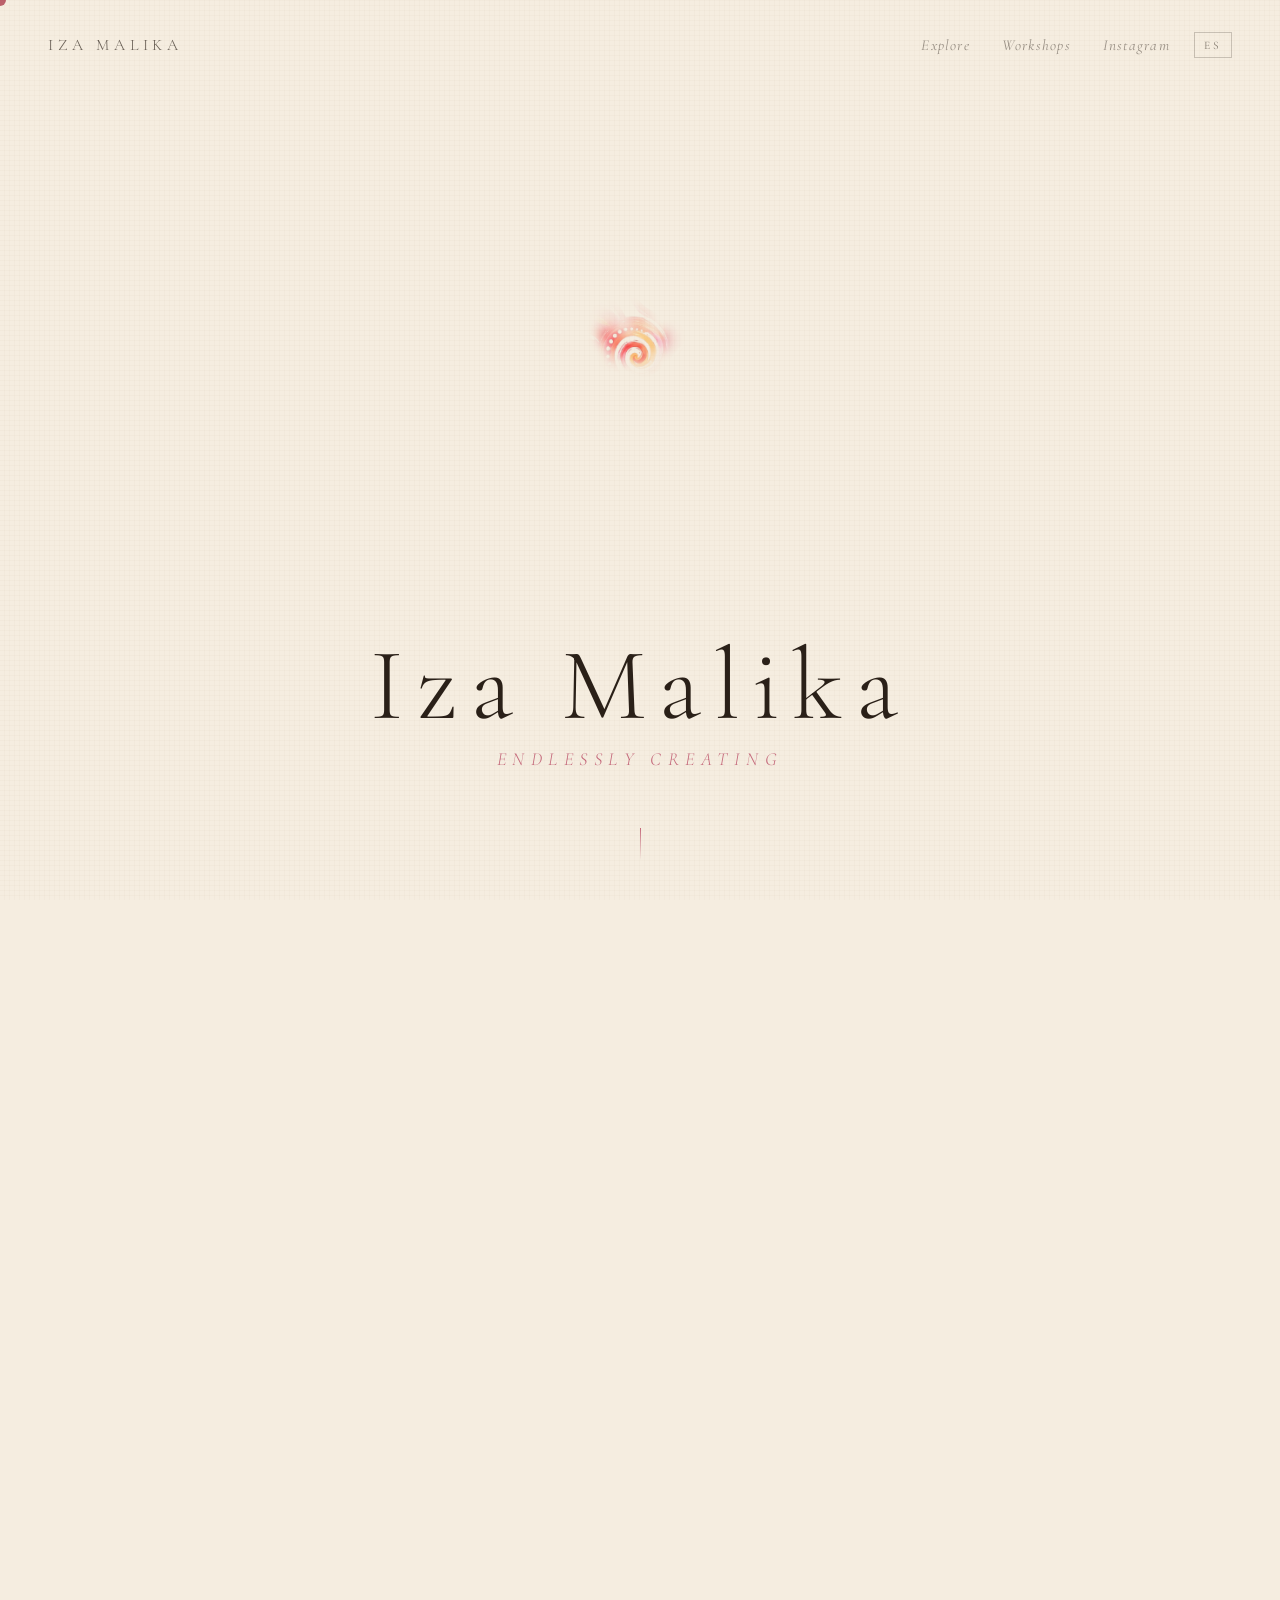
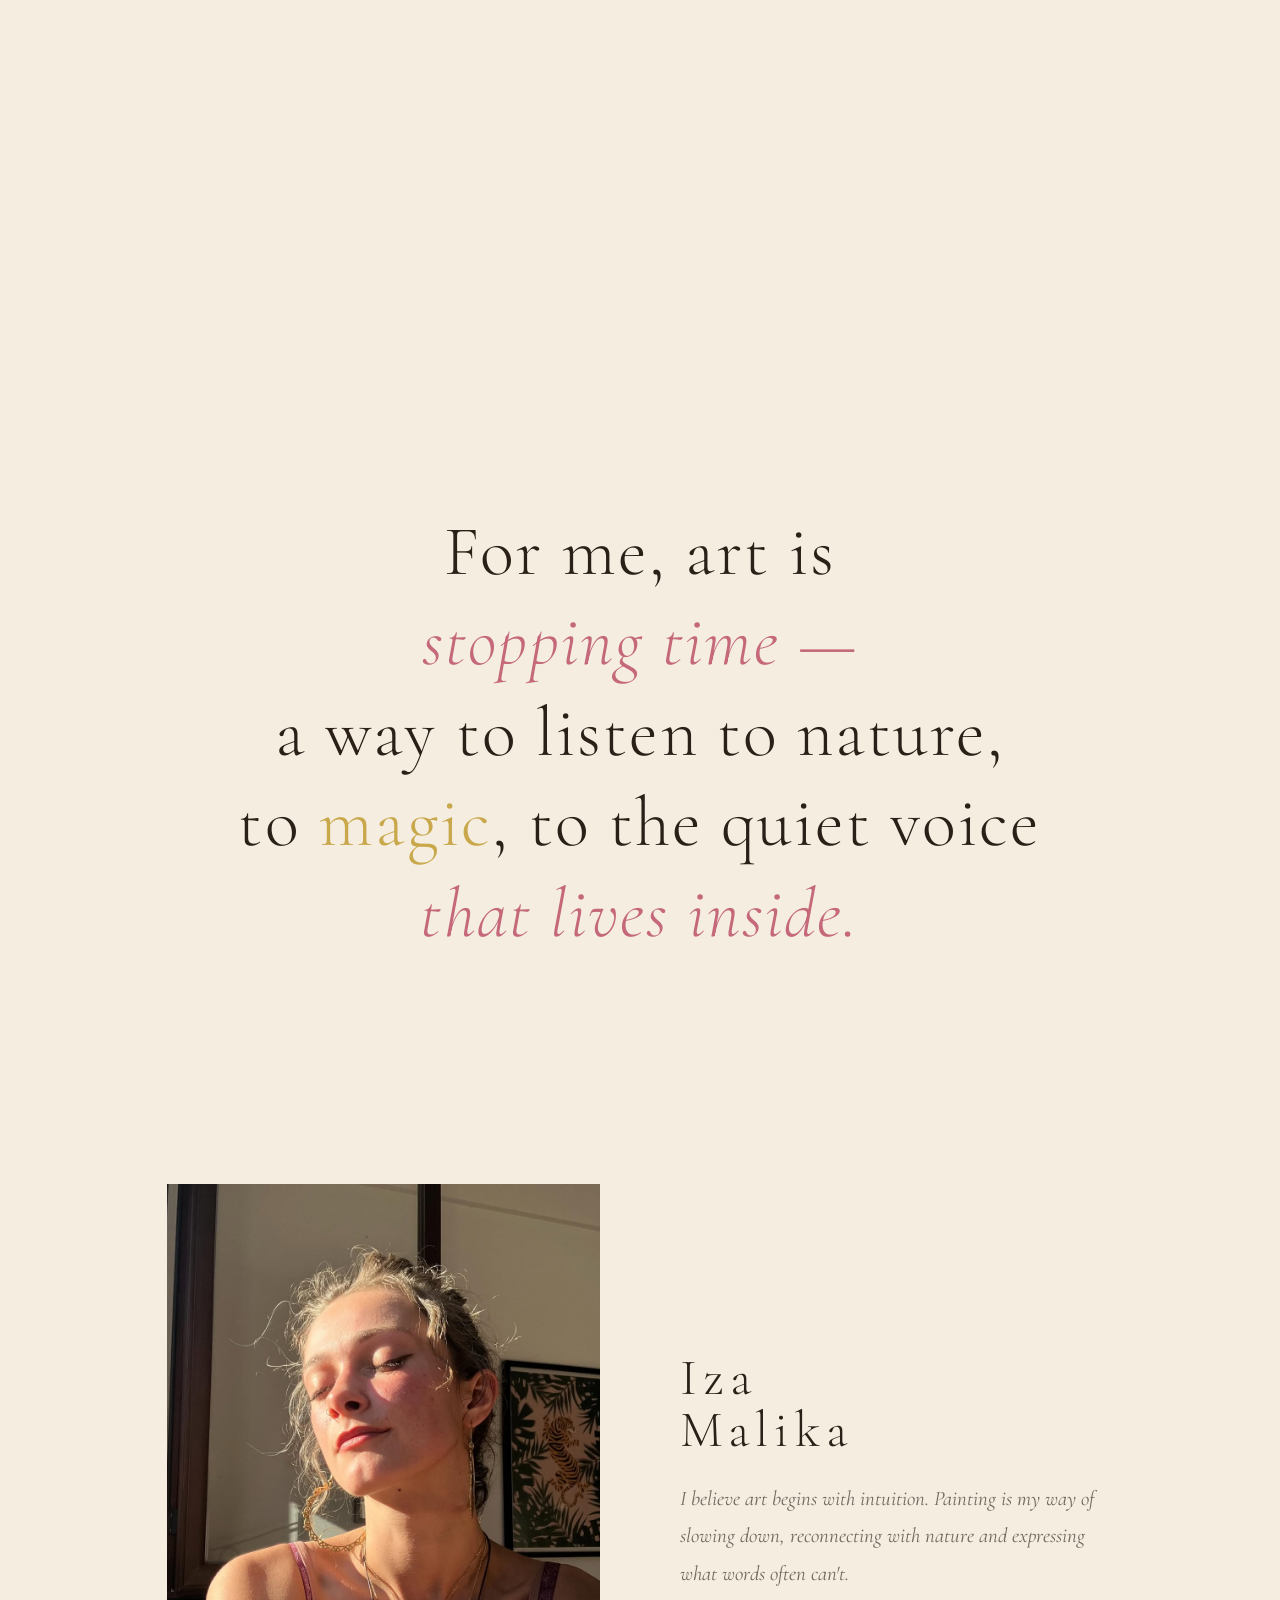
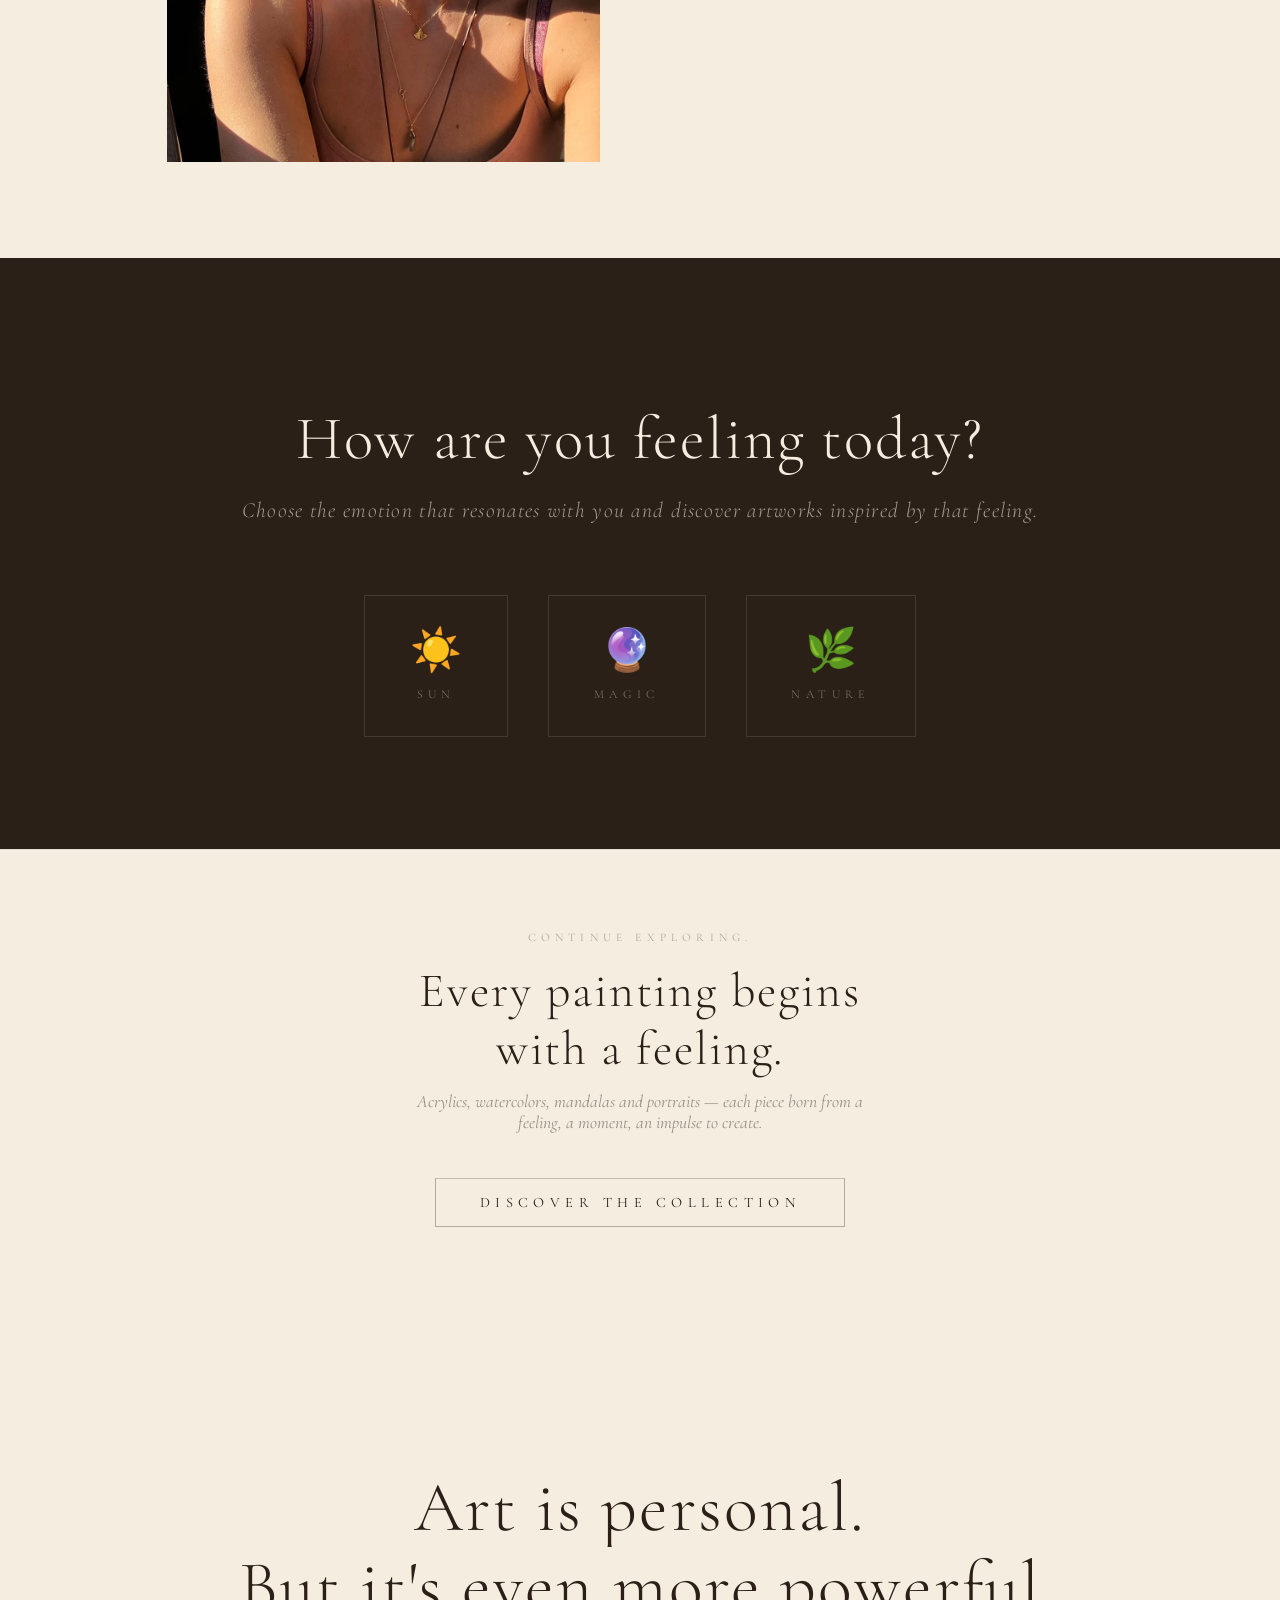
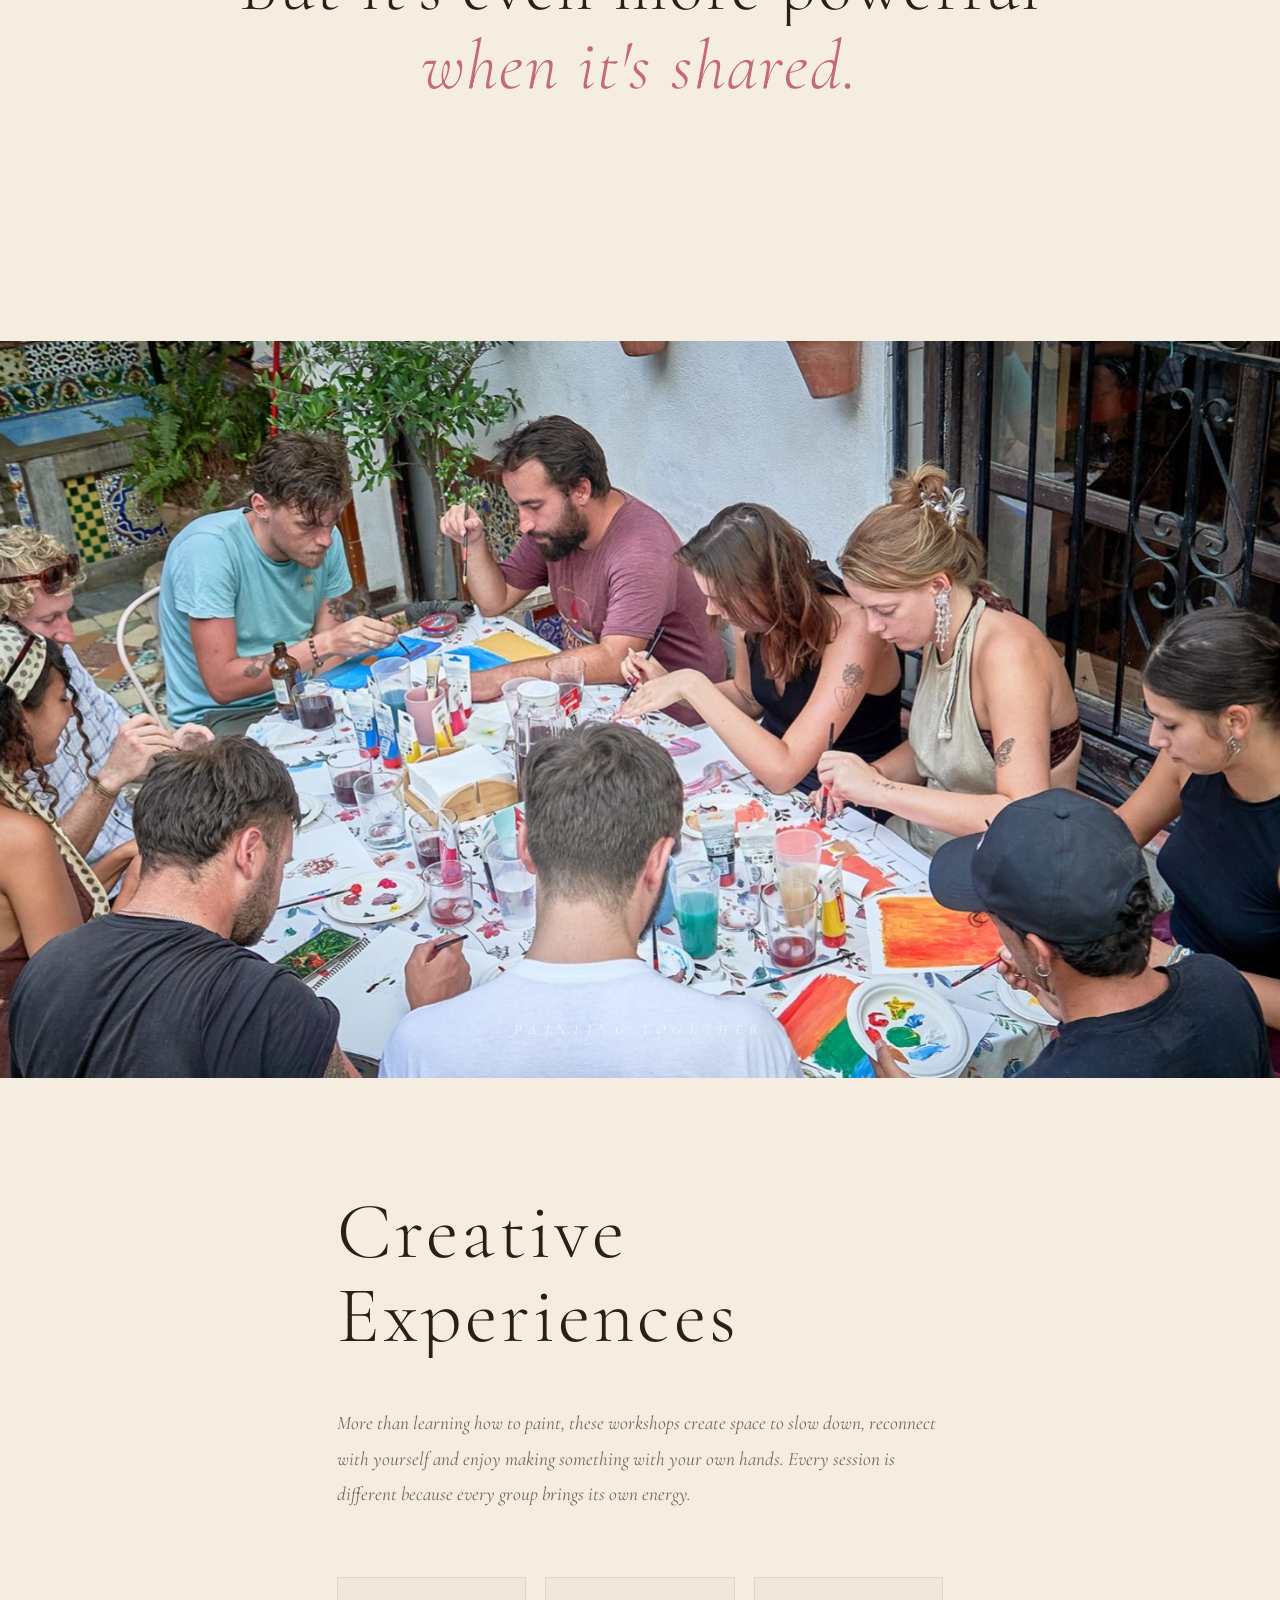
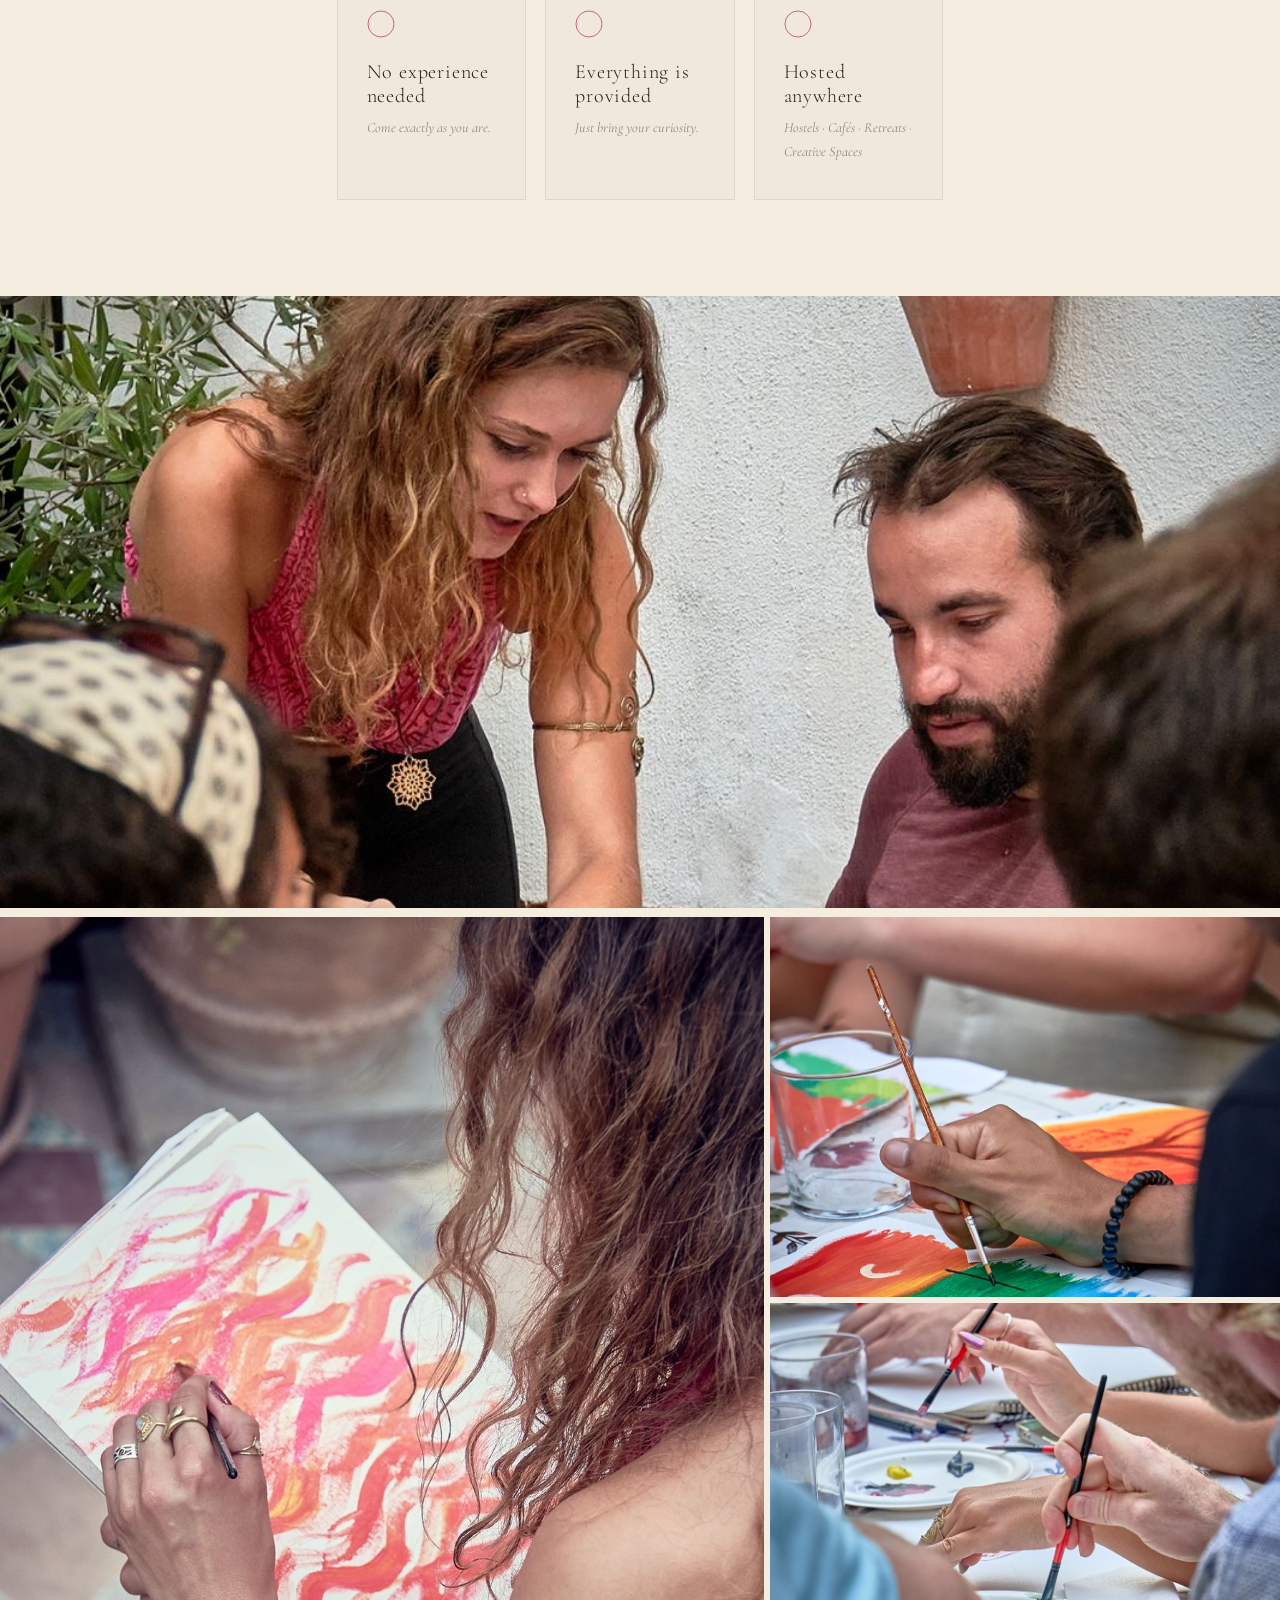
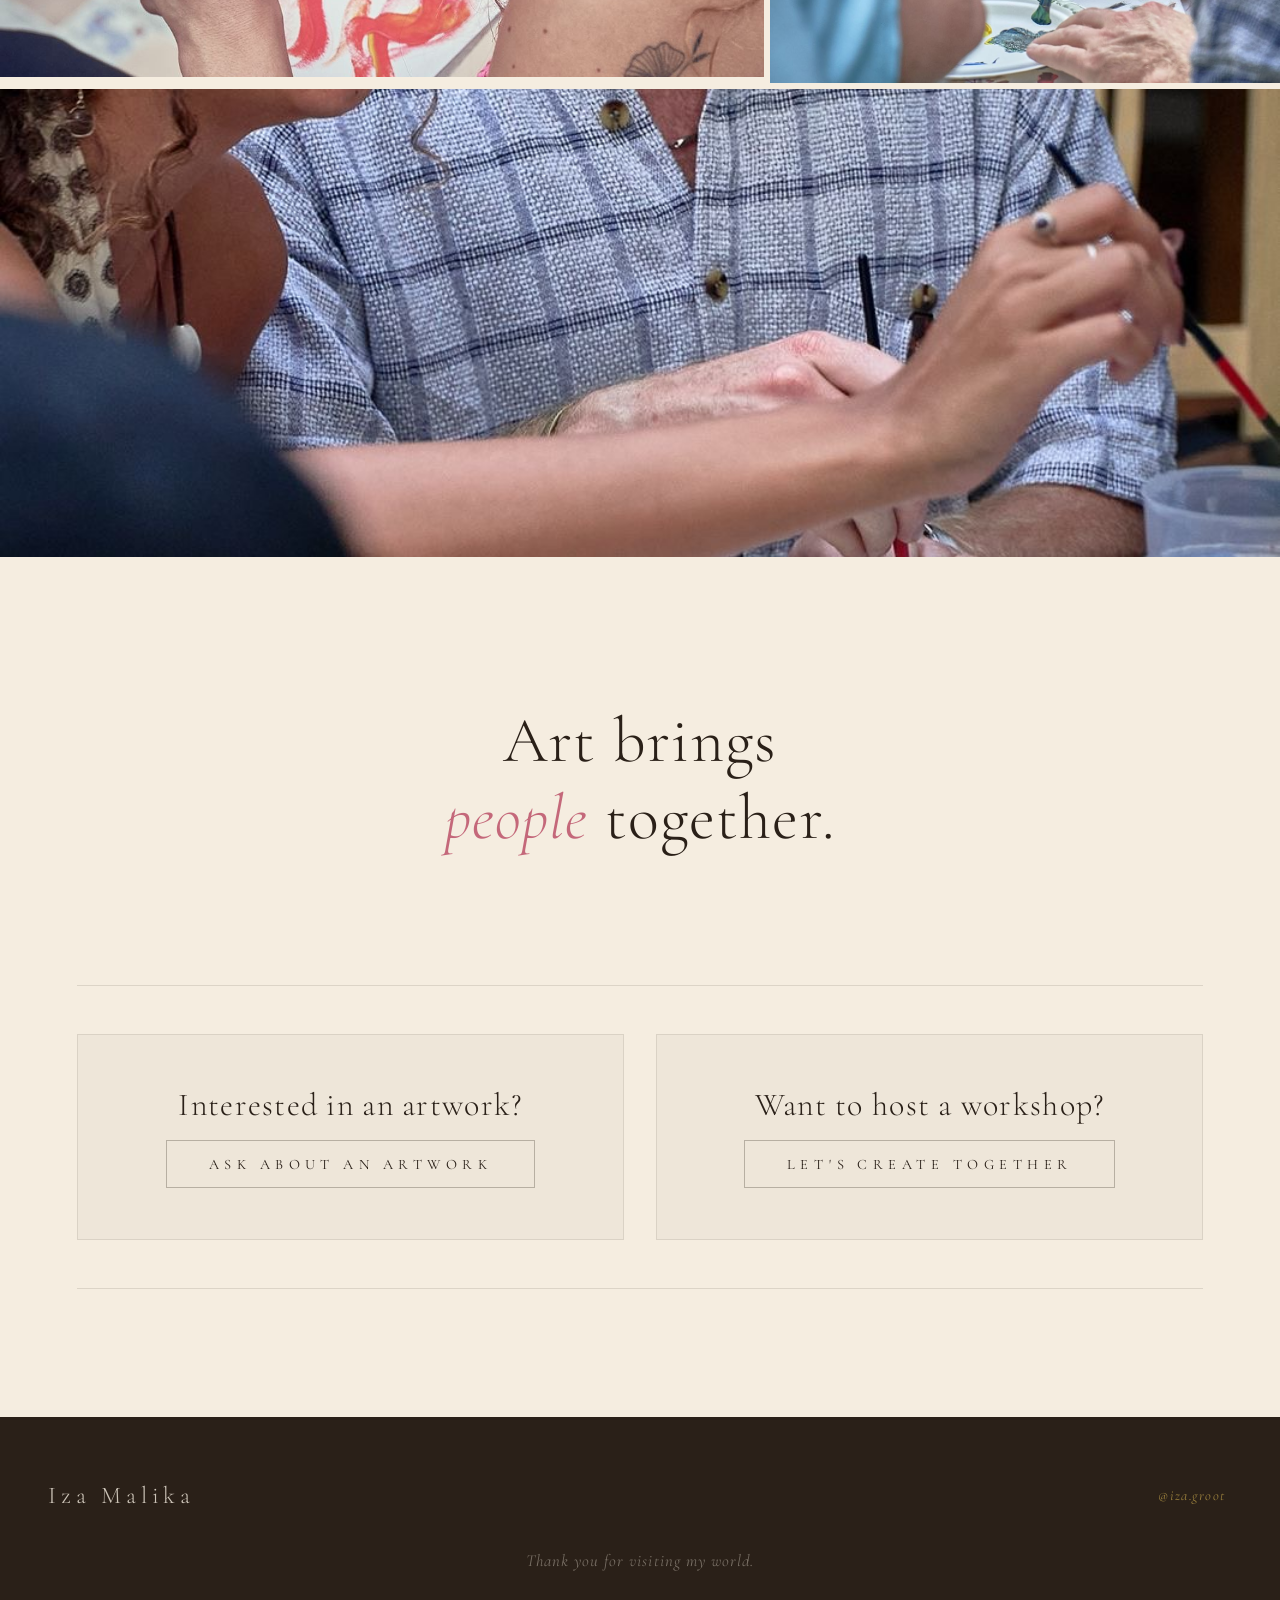
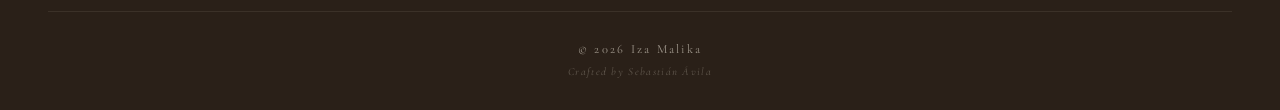
==== commit da210a9a: "nuevos archivos de organizacion js y css" ====
--- a/index.html
+++ b/index.html
@@ -10,760 +10,10 @@
   <link rel="preconnect" href="https://fonts.googleapis.com" />
   <link rel="preconnect" href="https://fonts.gstatic.com" crossorigin />
   <link href="https://fonts.googleapis.com/css2?family=Cormorant+Garamond:ital,wght@0,300;0,400;1,300;1,400&display=swap" rel="stylesheet" />
-  <style>
-    *, *::before, *::after { box-sizing: border-box; margin: 0; padding: 0; }
-
-    :root {
-      --cream:  #F5EDE0;
-      --rose:   #C4687A;
-      --gold:   #C9A84C;
-      --green:  #4A7C59;
-      --night:  #1C1C2E;
-      --ink:    #2A2018;
-    }
-
-    html { scroll-behavior: smooth; }
-    body { background: var(--cream); overflow-x: hidden; cursor: none; font-family: 'Cormorant Garamond', serif; }
-
-    /* ── Cursor ── */
-    #cursor {
-      position: fixed; width: 12px; height: 12px; border-radius: 50%;
-      background: var(--rose); pointer-events: none; z-index: 9999;
-      top: 0; left: 0; transform: translate3d(-50%,-50%,0);
-      transition: background 0.4s ease; mix-blend-mode: multiply; will-change: transform;
-    }
-
-    /* ── Nav ── */
-    nav {
-      position: fixed; top: 0; left: 0; right: 0;
-      padding: 2rem 3rem; display: flex; justify-content: space-between;
-      align-items: center; z-index: 500;
-    }
-    .nav-logo { font-weight: 300; font-size: 1rem; letter-spacing: 0.3em; color: var(--ink); text-decoration: none; text-transform: uppercase; opacity: 0.7; }
-    .nav-right { display: flex; align-items: center; gap: 1.5rem; }
-    .nav-links { display: flex; gap: 2rem; list-style: none; }
-    .nav-links a { font-style: italic; font-size: 0.95rem; letter-spacing: 0.08em; color: var(--ink); text-decoration: none; opacity: 0.45; transition: opacity 0.2s; }
-    .nav-links a:hover { opacity: 1; }
-
-    /* ── Progress ── */
-    #progress { position: fixed; top: 0; left: 0; height: 1.5px; width: 0%; background: linear-gradient(90deg, var(--rose), var(--gold), var(--green)); z-index: 9998; }
-
-    /* ═══ HERO ═══ */
-    #hero-scroll { position: relative; height: 220vh; background: var(--cream); }
-    #hero-sticky {
-      position: sticky; top: 0; height: 100vh; width: 100%; overflow: hidden;
-      display: flex; flex-direction: column; align-items: center;
-      justify-content: flex-start; padding-top: 8vh; background: var(--cream);
-    }
-    #hero-sticky::before {
-      content: ''; position: absolute; inset: 0;
-      background-image:
-        repeating-linear-gradient(0deg, transparent, transparent 4px, rgba(160,130,90,0.035) 4px, rgba(160,130,90,0.035) 5px),
-        repeating-linear-gradient(90deg, transparent, transparent 4px, rgba(160,130,90,0.035) 4px, rgba(160,130,90,0.035) 5px);
-      pointer-events: none; z-index: 1;
-    }
-    .hero-image-wrap { position: relative; z-index: 2; width: min(58vw, 58vh); aspect-ratio: 1/1; }
-    .hero-image { width: 100%; height: 100%; display: block; }
-    .hero-center { position: relative; z-index: 3; text-align: center; pointer-events: none; margin-top: 2.5rem; }
-    .hero-name {
-      font-weight: 300; font-size: clamp(3rem, 8vw, 6.5rem); letter-spacing: 0.12em;
-      color: var(--ink); line-height: 1; opacity: 0; transform: translateY(16px);
-      animation: fadeUp 1.6s cubic-bezier(0.16,1,0.3,1) 0.5s forwards;
-    }
-    .hero-sub {
-      font-style: italic; font-weight: 300; font-size: clamp(0.85rem, 1.8vw, 1.15rem);
-      letter-spacing: 0.35em; color: var(--rose); text-transform: uppercase; margin-top: 0.75rem;
-      opacity: 0; animation: fadeUp 1.6s cubic-bezier(0.16,1,0.3,1) 0.9s forwards;
-    }
-    .hero-scroll-hint {
-      position: absolute; bottom: 2.5rem; left: 50%; transform: translateX(-50%);
-      z-index: 4; display: flex; flex-direction: column; align-items: center; gap: 0.5rem;
-      opacity: 0; animation: fadeUp 1.6s cubic-bezier(0.16,1,0.3,1) 1.4s forwards;
-    }
-    .hero-scroll-hint span { font-style: italic; font-size: 0.72rem; letter-spacing: 0.35em; color: var(--rose); text-transform: uppercase; }
-    .hint-line { width: 1px; height: 32px; background: linear-gradient(to bottom, var(--rose), transparent); animation: hintPulse 2s ease-in-out 2s infinite; }
-    @keyframes hintPulse { 0%,100%{opacity:.4;transform:scaleY(1)} 50%{opacity:1;transform:scaleY(1.2)} }
-    @media (max-width: 700px) {
-      .hero-image-wrap { width: min(78vw, 50vh); }
-      #hero-sticky { justify-content: center; padding-top: 0; }
-      .hero-center { margin-top: 1.4rem; }
-    }
-
-    /* ═══ MANIFESTO ═══ */
-    #manifesto {
-      min-height: 70vh; display: flex; align-items: center;
-      justify-content: center; padding: 8rem 6vw;
-      background: var(--cream); overflow: hidden;
-    }
-    #manifesto .frase-inner { text-align: center; max-width: 820px; }
-    .frase-linea { display: block; overflow: hidden; line-height: 1.25; margin-bottom: 0.15em; }
-    .frase-linea-inner {
-      display: block; font-weight: 300; font-size: clamp(1.9rem, 5.5vw, 4.4rem);
-      letter-spacing: 0.03em; color: var(--ink);
-      transform: translateY(110%);
-      transition: transform 1.1s cubic-bezier(0.16, 1, 0.3, 1);
-    }
-    .frase-inner.visible .frase-linea-inner { transform: translateY(0); }
-    .frase-linea:nth-child(1) .frase-linea-inner { transition-delay: 0.00s; }
-    .frase-linea:nth-child(2) .frase-linea-inner { transition-delay: 0.13s; }
-    .frase-linea:nth-child(3) .frase-linea-inner { transition-delay: 0.26s; }
-    .frase-linea:nth-child(4) .frase-linea-inner { transition-delay: 0.39s; }
-    .frase-linea:nth-child(5) .frase-linea-inner { transition-delay: 0.52s; }
-    .frase-accent { color: var(--rose); font-style: italic; }
-    .frase-gold   { color: var(--gold); }
-
-    /* ═══ ABOUT ═══ */
-    #about {
-      padding: 6rem 6vw; display: grid; grid-template-columns: 1fr 1fr;
-      gap: 5rem; align-items: center; max-width: 1100px; margin: 0 auto;
-    }
-    .about-img-wrap {
-      aspect-ratio: 3/4; overflow: hidden; opacity: 0; transform: translateX(-30px);
-      transition: opacity 1.3s ease, transform 1.3s ease;
-    }
-    .about-img-wrap.visible { opacity: 1; transform: translateX(0); }
-    .about-img-wrap img { width: 100%; height: 100%; object-fit: cover; object-position: center top; display: block; }
-    .about-text { opacity: 0; transform: translateX(30px); transition: opacity 1.3s ease 0.25s, transform 1.3s ease 0.25s; }
-    .about-text.visible { opacity: 1; transform: translateX(0); }
-    .about-nombre { font-weight: 300; font-size: clamp(2rem, 4vw, 3.2rem); letter-spacing: 0.12em; color: var(--ink); margin-bottom: 1.5rem; line-height: 1; }
-    .about-desc { font-style: italic; font-size: clamp(1rem, 1.8vw, 1.3rem); color: rgba(42,32,24,0.65); line-height: 1.8; }
-    @media (max-width: 700px) { #about { grid-template-columns: 1fr; gap: 2.5rem; padding: 4rem 6vw; } }
-
-    /* ═══ ORACLE ═══ */
-    #oracle { padding: 9rem 6vw 7rem; text-align: center; background: var(--ink); overflow: hidden; }
-    .oracle-word-wrap { overflow: hidden; margin-bottom: 1.8rem; }
-    .oracle-intuition {
-      display: inline-block; font-weight: 300;
-      font-size: clamp(3rem, 12vw, 10rem); letter-spacing: 0.12em;
-      color: var(--cream); line-height: 1; cursor: default;
-      opacity: 0; transform: translateY(32px);
-      transition:
-        letter-spacing 1.6s cubic-bezier(0.25, 1, 0.5, 1),
-        opacity 1.1s ease,
-        transform 1.1s cubic-bezier(0.16,1,0.3,1);
-    }
-    #oracle.visible .oracle-intuition { opacity: 1; transform: translateY(0); }
-    #oracle.expanded .oracle-intuition { letter-spacing: 0.55em; }
-    @media (max-width: 600px) { #oracle.expanded .oracle-intuition { letter-spacing: 0.22em; } }
-
-    .oracle-question {
-      font-weight: 300; font-size: clamp(2.2rem, 5.5vw, 3.8rem);
-      color: var(--cream); letter-spacing: 0.03em; margin-bottom: 1.4rem;
-      opacity: 0; transform: translateY(18px);
-      transition: opacity 1s ease 0.2s, transform 1s ease 0.2s;
-    }
-    #oracle.visible .oracle-question { opacity: 1; transform: translateY(0); }
-    .oracle-sub {
-      font-style: italic; font-weight: 300; font-size: clamp(1rem, 2.2vw, 1.35rem);
-      color: rgba(245,237,224,0.6); letter-spacing: 0.06em; margin-bottom: 4.5rem;
-      opacity: 0; transform: translateY(14px);
-      transition: opacity 1s ease 0.38s, transform 1s ease 0.38s;
-    }
-    #oracle.visible .oracle-sub { opacity: 1; transform: translateY(0); }
-
-    .oracle-icons {
-      display: flex; gap: 2.5rem; justify-content: center; flex-wrap: wrap;
-      opacity: 0; transform: scale(0.88) translateY(24px);
-      transition: opacity 1s ease 0.55s, transform 1s cubic-bezier(0.16,1,0.3,1) 0.55s;
-    }
-    #oracle.expanded .oracle-icons { opacity: 1; transform: scale(1) translateY(0); }
-
-    .oracle-icon-btn {
-      display: flex; flex-direction: column; align-items: center; gap: 0.9rem;
-      padding: 2.2rem 2.8rem; border: 1px solid rgba(245,237,224,0.12);
-      background: transparent; cursor: none; font-family: 'Cormorant Garamond', serif;
-      transition: border-color 0.5s ease, background 0.5s ease, transform 0.5s cubic-bezier(0.16,1,0.3,1);
-    }
-    .oracle-icon-btn:hover, .oracle-icon-btn.active {
-      border-color: rgba(245,237,224,0.4); background: rgba(245,237,224,0.05); transform: translateY(-9px);
-    }
-    .oracle-icon-btn.active { border-color: var(--gold); }
-    .oracle-emoji { font-size: 2.6rem; line-height: 1; }
-    .oracle-label {
-      font-weight: 300; font-size: 0.75rem; letter-spacing: 0.45em;
-      color: var(--cream); text-transform: uppercase; opacity: 0.45;
-      transition: opacity 0.3s, color 0.3s;
-    }
-    .oracle-icon-btn:hover .oracle-label, .oracle-icon-btn.active .oracle-label { opacity: 1; color: var(--gold); }
-
-    /* ═══ CAROUSEL ═══ */
-    #carousel-section {
-      display: none; padding: 5rem 0 2rem;
-      background-color: var(--cream);
-      transition: background-color 0.6s ease;
-    }
-    #carousel-section.active { display: block; }
-
-    .carousel-theme-label {
-      text-align: center; font-style: italic; font-size: 0.75rem;
-      letter-spacing: 0.5em; color: rgba(42,32,24,0.38);
-      text-transform: uppercase; margin-bottom: 3rem;
-    }
-    .carousel-track {
-      position: relative; overflow: hidden; width: 100%;
-      min-height: clamp(400px, calc(67.5vw + 90px), 540px);
-      display: flex; align-items: center; justify-content: center;
-    }
-
-    .carousel-card {
-      position: absolute;
-      display: flex; flex-direction: column; align-items: center;
-      width: min(54vw, 340px);
-      transform: translateX(300%) scale(0.75);
-      opacity: 0; pointer-events: none;
-      transition: transform 0.85s cubic-bezier(0.25,1,0.5,1), opacity 0.7s ease;
-      will-change: transform, opacity;
-    }
-
-    .carousel-img-wrap { width: 100%; aspect-ratio: 4/5; overflow: hidden; }
-    .carousel-img-wrap img {
-      width: 100%; height: 100%; object-fit: cover; display: block;
-      transform: scale(1.06);
-      transition: transform 0.85s cubic-bezier(0.25,1,0.5,1);
-    }
-    .carousel-card[data-active] .carousel-img-wrap img { transform: scale(1); }
-
-    /* Meta only fully visible on center card */
-    .carousel-card .carousel-meta { opacity: 0; transition: opacity 0.45s ease; }
-    .carousel-card[data-active] .carousel-meta { opacity: 1; transition: opacity 0.45s ease 0.3s; }
-    .carousel-meta { margin-top: 1.3rem; text-align: center; }
-    .carousel-titulo { font-weight: 300; font-size: clamp(1.1rem, 3vw, 1.6rem); letter-spacing: 0.06em; color: var(--ink); }
-    .carousel-subtitulo { font-style: italic; font-size: 0.78rem; letter-spacing: 0.16em; color: var(--rose); margin-top: 0.3rem; opacity: 0.8; }
-
-    .carousel-controls {
-      display: flex; align-items: center; justify-content: center;
-      gap: 2.5rem; margin-top: 1.4rem; padding-bottom: 0.5rem;
-    }
-    .carousel-arrow {
-      background: none; border: 1px solid rgba(42,32,24,0.18);
-      width: 46px; height: 46px; border-radius: 50%; cursor: none;
-      display: flex; align-items: center; justify-content: center;
-      font-size: 1.1rem; color: var(--ink);
-      transition: border-color 0.3s, background 0.3s, transform 0.35s cubic-bezier(0.16,1,0.3,1);
-    }
-    .carousel-arrow:hover { border-color: var(--ink); background: rgba(42,32,24,0.05); transform: scale(1.12); }
-    .carousel-counter {
-      font-style: italic; font-size: 0.85rem; letter-spacing: 0.28em;
-      color: rgba(42,32,24,0.38);
-      transition: opacity 0.35s ease, transform 0.35s cubic-bezier(0.16,1,0.3,1);
-    }
-
-    /* Discover another feeling — below carousel */
-    .discover-wrap {
-      text-align: center; padding: 3rem 0 2rem;
-      opacity: 0; pointer-events: none;
-      transition: opacity 0.6s ease 0.4s;
-    }
-    #carousel-section.active .discover-wrap { opacity: 1; pointer-events: auto; }
-    .discover-btn {
-      background: none; border: none; font-family: 'Cormorant Garamond', serif;
-      font-size: clamp(0.8rem, 1.4vw, 0.95rem); letter-spacing: 0.38em; color: var(--ink);
-      text-transform: uppercase; cursor: none; position: relative; padding-bottom: 5px;
-      opacity: 0.45; transition: opacity 0.4s;
-    }
-    .discover-btn::after {
-      content: ''; position: absolute; bottom: 0; left: 50%;
-      width: 0; height: 1px; background: var(--ink);
-      transform: translateX(-50%); transition: width 0.55s cubic-bezier(0.16,1,0.3,1);
-    }
-    .discover-btn:hover { opacity: 0.85; }
-    .discover-btn:hover::after { width: 100%; }
-
-    /* ═══ ALL WORKS CTA ═══ */
-    #all-works-cta {
-      text-align: center; padding: 5rem 5vw 5rem;
-      border-top: 1px solid rgba(42,32,24,0.07);
-    }
-    .all-works-label {
-      font-size: 0.72rem; letter-spacing: 0.45em; text-transform: uppercase;
-      color: rgba(42,32,24,0.35); margin-bottom: 1.2rem;
-    }
-    .all-works-heading {
-      font-weight: 300; font-size: clamp(1.8rem, 4vw, 3rem);
-      letter-spacing: 0.04em; color: var(--ink); margin-bottom: 0.8rem;
-      line-height: 1.2;
-    }
-    .all-works-sub {
-      font-style: italic; font-size: clamp(0.9rem, 1.6vw, 1.1rem);
-      color: rgba(42,32,24,0.45); margin-bottom: 2.8rem; max-width: 480px; margin-inline: auto;
-    }
-    .all-works-open-btn {
-      position: relative; background: none; border: none;
-      font-family: 'Cormorant Garamond', serif;
-      font-size: clamp(0.78rem, 1.3vw, 0.9rem); letter-spacing: 0.38em;
-      text-transform: uppercase; color: var(--ink); cursor: none;
-      padding: 1rem 2.8rem; transition: opacity 0.35s;
-    }
-    .all-works-open-btn::before {
-      content: ''; position: absolute; inset: 0;
-      border: 1px solid rgba(42,32,24,0.32);
-      clip-path: inset(0 100% 0 0);
-      transition: clip-path 1.3s cubic-bezier(0.16,1,0.3,1);
-    }
-    .all-works-open-btn.border-drawn::before { clip-path: inset(0 0% 0 0); }
-    .all-works-open-btn:hover { opacity: 0.65; }
-
-    /* ═══ FULL GALLERY GRID ═══ */
-    #full-gallery {
-      display: none; padding: 0 5vw 6rem;
-    }
-    #full-gallery.open { display: block; }
-    .full-gallery-title {
-      text-align: center; font-weight: 300; font-size: 0.75rem; letter-spacing: 0.45em;
-      color: rgba(42,32,24,0.38); text-transform: uppercase; margin-bottom: 3rem;
-      opacity: 0; animation: none;
-    }
-    #full-gallery.revealed .full-gallery-title {
-      animation: fgFadeUp 0.5s ease forwards;
-    }
-    .full-gallery-grid {
-      display: grid;
-      grid-template-columns: repeat(auto-fill, minmax(200px, 1fr));
-      gap: 1rem;
-    }
-    .fg-item {
-      overflow: hidden;
-      opacity: 0;
-      transform: translateY(16px);
-      animation: none;
-    }
-    #full-gallery.open .fg-item {
-      animation: fgItemIn 0.55s cubic-bezier(0.16,1,0.3,1) forwards;
-    }
-    @keyframes fgFadeUp {
-      to { opacity: 1; transform: translateY(0); }
-    }
-    @keyframes fgItemIn {
-      from { opacity: 0; transform: translateY(16px) scale(0.97); }
-      to   { opacity: 1; transform: translateY(0)   scale(1); }
-    }
-    .fg-item img {
-      width: 100%; aspect-ratio: 4/5; object-fit: cover; display: block;
-      filter: grayscale(10%);
-      transition: filter 0.5s ease, transform 0.5s cubic-bezier(0.16,1,0.3,1);
-    }
-    .fg-item:hover img { filter: grayscale(0%); transform: scale(1.04); }
-    .fg-item { cursor: pointer; }
-
-    /* ═══ ARTWORK LIGHTBOX ═══ */
-    .artwork-modal {
-      position: fixed; inset: 0; z-index: 2000;
-      display: flex; align-items: center; justify-content: center;
-      opacity: 0; pointer-events: none;
-      transition: opacity 0.4s ease;
-    }
-    .artwork-modal.open { opacity: 1; pointer-events: auto; }
-    .artwork-modal-backdrop {
-      position: absolute; inset: 0;
-      background: rgba(42,32,24,0.85);
-      backdrop-filter: blur(6px);
-    }
-    .artwork-modal-inner {
-      position: relative; z-index: 1;
-      display: flex; gap: 3.5rem; align-items: flex-start;
-      max-width: 860px; width: 90vw;
-      background: var(--cream); padding: 3rem;
-      transform: translateY(24px);
-      transition: transform 0.45s cubic-bezier(0.16,1,0.3,1);
-    }
-    .artwork-modal.open .artwork-modal-inner { transform: translateY(0); }
-    .artwork-modal-close {
-      position: absolute; top: 1rem; right: 1.3rem;
-      background: none; border: none; font-size: 1.6rem; line-height: 1;
-      color: var(--ink); cursor: pointer; opacity: 0.3;
-      transition: opacity 0.3s; font-family: serif;
-    }
-    .artwork-modal-close:hover { opacity: 1; }
-    .modal-img-wrap { width: min(38vw, 280px); flex-shrink: 0; }
-    .modal-img-wrap img { width: 100%; aspect-ratio: 4/5; object-fit: cover; display: block; }
-    .modal-info { flex: 1; display: flex; flex-direction: column; padding-top: 0.5rem; }
-    .modal-titulo {
-      font-weight: 300; font-size: clamp(1.4rem, 3vw, 2rem);
-      letter-spacing: 0.04em; color: var(--ink); margin: 0 0 0.4rem;
-    }
-    .modal-medium {
-      font-style: italic; font-size: 0.82rem; letter-spacing: 0.12em;
-      color: var(--rose); margin: 0;
-    }
-    .modal-year {
-      font-size: 0.72rem; letter-spacing: 0.3em; color: rgba(42,32,24,0.35);
-      text-transform: uppercase; margin: 0.3rem 0 0;
-    }
-    .modal-desc {
-      font-size: clamp(0.9rem, 1.4vw, 1rem); line-height: 1.75;
-      color: rgba(42,32,24,0.6); font-style: italic;
-      margin: 1.4rem 0 2rem; flex: 1;
-    }
-    .modal-wa-btn {
-      display: inline-flex; align-items: center; gap: 0.5rem;
-      border: 1px solid rgba(42,32,24,0.22);
-      font-family: 'Cormorant Garamond', serif;
-      font-size: 0.8rem; letter-spacing: 0.35em; text-transform: uppercase;
-      color: var(--ink); text-decoration: none;
-      padding: 0.9rem 2rem; align-self: flex-start;
-      transition: background 0.35s, color 0.35s, border-color 0.35s;
-    }
-    .modal-wa-btn:hover { background: var(--ink); color: var(--cream); border-color: var(--ink); }
-    @media (max-width: 600px) {
-      .artwork-modal-inner { flex-direction: column; gap: 1.5rem; padding: 2rem 1.5rem; }
-      .modal-img-wrap { width: 100%; }
-    }
-
-    /* ═══ BRIDGE ═══ */
-    #ws-bridge {
-      background: var(--cream);
-      padding: clamp(8rem, 18vh, 14rem) 6vw clamp(8rem, 18vh, 14rem);
-      text-align: center;
-    }
-    .bridge-line {
-      display: block; overflow: hidden;
-      line-height: 1.1; margin-bottom: 0.1em;
-    }
-    .bridge-line-inner {
-      display: block;
-      font-weight: 300;
-      font-size: clamp(2rem, 5.5vw, 4.4rem);
-      letter-spacing: 0.03em;
-      color: var(--ink);
-      transform: translateY(110%);
-      transition: transform 1.2s cubic-bezier(0.16, 1, 0.3, 1);
-    }
-    .bridge-line:nth-child(2) .bridge-line-inner { transition-delay: 0.18s; }
-    .bridge-line:nth-child(3) .bridge-line-inner {
-      font-style: italic; color: var(--rose);
-      transition-delay: 0.34s;
-    }
-    #ws-bridge.bridge-in .bridge-line-inner { transform: translateY(0); }
-
-    /* ═══ WORKSHOPS ═══ */
-    #workshops { padding: 0; }
-
-    /* 1 — Hero photo */
-    .ws-hero {
-      position: relative; width: 100%; height: 90vh;
-      overflow: hidden;
-    }
-    .ws-hero img {
-      width: 100%; height: 115%; object-fit: cover; object-position: center 30%;
-      display: block; transform: translateY(0);
-      will-change: transform;
-    }
-    .ws-hero-label {
-      position: absolute; bottom: 2.5rem; left: 50%; transform: translateX(-50%);
-      font-family: 'Cormorant Garamond', serif; font-style: italic;
-      font-size: clamp(0.75rem, 1.3vw, 0.9rem); letter-spacing: 0.5em;
-      text-transform: uppercase; color: rgba(255,255,255,0.65);
-      white-space: nowrap;
-    }
-
-    /* 2 — Inner text block */
-    .ws-inner { max-width: 760px; margin: 0 auto; padding: 7rem 6vw 0; }
-
-    /* Title lines */
-    .ws-heading { margin-bottom: 3rem; }
-    .ws-heading-line {
-      display: block; overflow: hidden; line-height: 1.05;
-    }
-    .ws-heading-line span {
-      display: block; font-weight: 300;
-      font-size: clamp(2.4rem, 6.5vw, 5rem); letter-spacing: 0.04em;
-      color: var(--ink); transform: translateY(110%);
-      transition: transform 1.15s cubic-bezier(0.16, 1, 0.3, 1);
-    }
-    .ws-heading-line:nth-child(2) span { transition-delay: 0.18s; }
-    #workshops.ws-text-in .ws-heading-line span { transform: translateY(0); }
-
-    /* Subhead */
-    .ws-subhead {
-      font-style: italic; font-size: clamp(1rem, 2vw, 1.2rem);
-      color: rgba(42,32,24,0.65); line-height: 1.85; margin-bottom: 4rem;
-      opacity: 0; transform: translateY(20px);
-      transition: opacity 1.1s ease 0.5s, transform 1.1s ease 0.5s;
-    }
-    #workshops.ws-text-in .ws-subhead { opacity: 1; transform: translateY(0); }
-
-    /* 3 — Cards */
-    .ws-cards { display: grid; grid-template-columns: repeat(3,1fr); gap: 1.2rem; margin-bottom: 6rem; }
-    .ws-card {
-      display: flex; flex-direction: column;
-      padding: 2rem 1.8rem 2.2rem;
-      border: 1px solid rgba(42,32,24,0.09);
-      background: rgba(42,32,24,0.02);
-      opacity: 0; transform: translateY(28px);
-      transition: opacity 0.85s ease, transform 0.85s cubic-bezier(0.16,1,0.3,1),
-                  background 0.35s ease, box-shadow 0.35s ease;
-      cursor: default;
-    }
-    .ws-card:hover {
-      background: rgba(42,32,24,0.05);
-      box-shadow: 0 8px 32px rgba(42,32,24,0.06);
-      transform: translateY(-3px);
-    }
-    .ws-card.ws-card-in { opacity: 1; transform: translateY(0); }
-    .ws-card:hover { transform: translateY(-3px); }
-
-    /* Circle dot — draws on scroll */
-    .ws-card-dot {
-      width: 28px; height: 28px; margin-bottom: 1.4rem; flex-shrink: 0;
-    }
-    .ws-card-dot circle {
-      fill: none; stroke: var(--rose); stroke-width: 1;
-      stroke-dasharray: 88; stroke-dashoffset: 88;
-      transition: stroke-dashoffset 0.8s cubic-bezier(0.16,1,0.3,1);
-    }
-    .ws-card.ws-card-in .ws-card-dot circle { stroke-dashoffset: 0; }
-
-    .ws-card-title {
-      font-weight: 300; font-size: clamp(1rem, 1.8vw, 1.25rem);
-      letter-spacing: 0.04em; color: var(--ink); margin-bottom: 0.5rem;
-      opacity: 0; transform: translateY(8px);
-      transition: opacity 0.6s ease 0.5s, transform 0.6s ease 0.5s;
-    }
-    .ws-card.ws-card-in .ws-card-title { opacity: 1; transform: translateY(0); }
-    .ws-card-desc {
-      font-style: italic; font-size: 0.88rem;
-      color: rgba(42,32,24,0.48); line-height: 1.7;
-      opacity: 0; transform: translateY(6px);
-      transition: opacity 0.6s ease 0.7s, transform 0.6s ease 0.7s;
-    }
-    .ws-card.ws-card-in .ws-card-desc { opacity: 1; transform: translateY(0); }
-    @media (max-width: 640px) {
-      .ws-cards { grid-template-columns: 1fr; gap: 0.8rem; }
-    }
-
-    /* 4 — Editorial photo mosaic */
-    .ws-editorial {
-      display: grid;
-      grid-template-columns: 3fr 2fr;
-      gap: 6px;
-      margin-bottom: 0;
-    }
-    .ws-pic {
-      overflow: hidden; position: relative;
-    }
-    .ws-pic img {
-      width: 100%; height: 112%; object-fit: cover; display: block;
-      margin-top: -6%;
-    }
-
-    /* Grid positions */
-    .ws-pic-a { grid-column: 1/-1; height: clamp(320px,48vw,620px); transition-delay: 0s; }
-    .ws-pic-a img { object-position: center 40%; }
-    .ws-pic-b { grid-column:1/2; grid-row:2/4; height: clamp(420px,66vw,760px); transition-delay:.15s; }
-    .ws-pic-b img { object-position: center top; }
-    .ws-pic-c { grid-column:2/3; grid-row:2/3; height: clamp(220px,30vw,380px); transition-delay:.28s; }
-    .ws-pic-d { grid-column:2/3; grid-row:3/4; height: clamp(200px,34vw,380px); transition-delay:.42s; }
-    .ws-pic-e { grid-column:1/-1; height: clamp(280px,38vw,500px); transition-delay:.6s; }
-    .ws-pic-e img { object-position: center 65%; }
-
-    /* Caption notes */
-    .ws-note {
-      position: absolute; bottom: 1.6rem; left: 1.8rem;
-      font-family: 'Cormorant Garamond', serif; font-style: italic;
-      font-size: clamp(0.8rem, 1.2vw, 0.96rem); line-height: 1.4;
-      color: rgba(255,255,255,0.88); max-width: 240px;
-      text-shadow: 0 1px 14px rgba(0,0,0,0.5);
-      opacity: 0; transform: translateY(10px);
-      transition: opacity 0.8s ease 0.7s, transform 0.8s ease 0.7s;
-    }
-    .ws-pic.ws-revealed .ws-note { opacity: 1; transform: translateY(0); }
-
-    /* 5 — Quote */
-    .ws-quote-wrap {
-      text-align: center; padding: 8rem 6vw;
-      opacity: 0; transform: translateY(24px);
-      transition: opacity 1.2s ease, transform 1.2s cubic-bezier(0.16,1,0.3,1);
-    }
-    .ws-quote-wrap.ws-quote-in { opacity: 1; transform: translateY(0); }
-    .ws-quote {
-      font-weight: 300; font-size: clamp(2rem, 5vw, 4rem);
-      color: var(--ink); line-height: 1.2; letter-spacing: 0.02em;
-    }
-    .ws-quote-people {
-      display: inline-block; font-style: italic;
-      color: var(--ink);
-      transition: color 2.2s cubic-bezier(0.25,1,0.5,1);
-    }
-    .ws-quote-wrap.ws-quote-in .ws-quote-people { color: var(--rose); }
-
-    /* 6 — CTA */
-    .ws-cta-block {
-      padding: 0 6vw 8rem;
-      opacity: 0; transform: translateY(24px);
-      transition: opacity 1s ease 0.2s, transform 1s cubic-bezier(0.16,1,0.3,1) 0.2s;
-    }
-    .ws-cta-block.ws-cta-in { opacity: 1; transform: translateY(0); }
-    .ws-cta-divider {
-      border: none; border-top: 1px solid rgba(42,32,24,0.12); margin: 0;
-    }
-    .ws-location {
-      text-align: center; padding: 2.8rem 0 0.5rem;
-      font-style: italic; font-size: clamp(0.78rem, 1.2vw, 0.88rem);
-      letter-spacing: 0.06em; line-height: 2;
-      color: rgba(42,32,24,0.32);
-    }
-    .ws-cta-rows {
-      display: flex; align-items: stretch; gap: 2rem;
-      padding: 3rem 0;
-    }
-    .ws-cta-row {
-      flex: 1; display: flex; flex-direction: column; align-items: center;
-      text-align: center; padding: 3.2rem 2.5rem;
-      background: rgba(42,32,24,0.03);
-      border: 1px solid rgba(42,32,24,0.1);
-      position: relative; overflow: hidden;
-      cursor: pointer;
-      transition: background 0.4s ease, transform 0.45s cubic-bezier(0.16,1,0.3,1), box-shadow 0.4s ease;
-    }
-    .ws-cta-row::after {
-      content: ''; position: absolute; bottom: 0; left: 0;
-      width: 0; height: 2px; background: var(--ink);
-      transition: width 0.55s cubic-bezier(0.16,1,0.3,1);
-    }
-    .ws-cta-row:hover {
-      background: rgba(42,32,24,0.06);
-      transform: translateY(-5px);
-      box-shadow: 0 12px 40px rgba(42,32,24,0.08);
-    }
-    .ws-cta-row:hover::after { width: 100%; }
-    .ws-cta-row:hover .ws-cta-btn {
-      background: var(--ink); color: var(--cream); border-color: var(--ink);
-    }
-    @media (max-width: 600px) {
-      .ws-cta-rows { flex-direction: column; gap: 1.2rem; padding: 2rem 0; }
-    }
-    .ws-cta-heading {
-      font-weight: 300; font-size: clamp(1.3rem, 2.8vw, 2rem);
-      letter-spacing: 0.04em; color: var(--ink); margin: 0 0 1rem; line-height: 1.2;
-    }
-    .ws-cta-sub {
-      font-style: italic; font-size: clamp(0.88rem, 1.5vw, 1rem);
-      color: rgba(42,32,24,0.45); max-width: 440px; margin: 0 0 2.2rem; line-height: 1.8;
-    }
-    .ws-cta-btn {
-      display: inline-block; font-family: 'Cormorant Garamond', serif;
-      font-size: clamp(0.78rem, 1.3vw, 0.9rem); letter-spacing: 0.38em;
-      text-transform: uppercase; color: var(--ink); text-decoration: none;
-      background: none; padding: 0.9rem 2.6rem;
-      border: 1px solid rgba(42,32,24,0.28); cursor: none;
-      transition: background 0.35s ease, color 0.35s ease, border-color 0.35s;
-    }
-    .ws-cta-btn:hover { background: var(--ink); color: var(--cream); border-color: var(--ink); }
-
-    @media (max-width: 640px) {
-      .ws-hero { height: 70vh; }
-      .ws-editorial { grid-template-columns: 1fr; }
-      .ws-pic-b { grid-column:1; grid-row:auto; height: clamp(300px,75vw,480px); }
-      .ws-pic-c, .ws-pic-d { grid-column:1; grid-row:auto; height: clamp(240px,60vw,360px); }
-    }
-
-    /* ═══ FOOTER ═══ */
-    footer {
-      background: var(--ink); padding: 4rem 3rem 2rem;
-      display: flex; flex-direction: column; align-items: center; gap: 2.5rem;
-      opacity: 0; transform: translateY(16px);
-      transition: opacity 0.9s ease, transform 0.9s cubic-bezier(0.16,1,0.3,1);
-    }
-    footer.footer-in { opacity: 1; transform: translateY(0); }
-    .footer-top {
-      display: flex; justify-content: space-between; align-items: center;
-      width: 100%; flex-wrap: wrap; gap: 1.5rem;
-    }
-    .footer-name { font-weight: 300; font-size: 1.5rem; letter-spacing: 0.2em; color: var(--cream); opacity: 0.8; }
-    .footer-ig {
-      font-style: italic; font-size: 0.9rem; letter-spacing: 0.1em;
-      color: var(--gold); text-decoration: none; opacity: 0.7;
-      transition: opacity 0.3s ease, letter-spacing 0.3s ease;
-      display: inline-flex; align-items: center; gap: 0;
-    }
-    .footer-ig::after {
-      content: ' ↗'; font-style: normal; font-size: 0.75em;
-      opacity: 0; transform: translate(-4px, 2px);
-      display: inline-block;
-      transition: opacity 0.3s ease, transform 0.35s cubic-bezier(0.16,1,0.3,1);
-    }
-    .footer-ig:hover { opacity: 1; }
-    .footer-ig:hover::after { opacity: 1; transform: translate(0, 0); }
-    .footer-tagline {
-      font-style: italic; font-size: clamp(0.9rem, 1.5vw, 1.05rem);
-      letter-spacing: 0.06em; color: rgba(245,237,224,0.38);
-      text-align: center;
-    }
-    .footer-bottom {
-      width: 100%; text-align: center;
-      border-top: 1px solid rgba(245,237,224,0.08); padding-top: 1.8rem;
-      display: flex; flex-direction: column; align-items: center; gap: 0.5rem;
-    }
-    .footer-copy {
-      font-size: 0.78rem; letter-spacing: 0.18em; color: rgba(245,237,224,0.58);
-    }
-    .footer-crafted {
-      font-style: italic; font-size: 0.68rem; letter-spacing: 0.12em;
-      color: rgba(245,237,224,0.28);
-    }
-
-    /* ═══ LANGUAGE TOGGLE ═══ */
-    .lang-toggle {
-      background: none; border: 1px solid rgba(42,32,24,0.22);
-      font-family: 'Cormorant Garamond', serif;
-      font-size: 0.72rem; letter-spacing: 0.22em; text-transform: uppercase;
-      color: rgba(42,32,24,0.55); cursor: pointer;
-      padding: 0.3rem 0.6rem; transition: color 0.2s, border-color 0.2s;
-      flex-shrink: 0;
-    }
-    .lang-toggle:hover { color: var(--ink); border-color: rgba(42,32,24,0.45); }
-    .lang-toggle-mobile {
-      border-color: rgba(42,32,24,0.3); color: rgba(42,32,24,0.5);
-      font-size: 0.9rem; padding: 0.5rem 1.2rem;
-    }
-
-    /* ═══ HAMBURGER MENU ═══ */
-    .nav-hamburger {
-      display: none; background: none; border: none;
-      cursor: pointer; padding: 4px; flex-direction: column;
-      justify-content: center; gap: 5px; z-index: 600;
-    }
-    .nav-hamburger span {
-      display: block; width: 22px; height: 1.5px;
-      background: var(--ink); transition: transform 0.4s cubic-bezier(0.16,1,0.3,1), opacity 0.3s ease;
-      transform-origin: center;
-    }
-    .nav-hamburger.open span:nth-child(1) { transform: translateY(6.5px) rotate(45deg); }
-    .nav-hamburger.open span:nth-child(2) { opacity: 0; transform: scaleX(0); }
-    .nav-hamburger.open span:nth-child(3) { transform: translateY(-6.5px) rotate(-45deg); }
-
-    .nav-mobile-menu {
-      display: none; position: fixed; inset: 0; z-index: 550;
-      background: var(--cream); flex-direction: column;
-      align-items: center; justify-content: center; gap: 3rem;
-      opacity: 0; transition: opacity 0.4s ease;
-    }
-    .nav-mobile-menu.open { display: flex; }
-    .nav-mobile-menu.visible { opacity: 1; }
-    .nav-mobile-menu a {
-      font-style: italic; font-size: clamp(2rem, 8vw, 3rem);
-      letter-spacing: 0.06em; color: var(--ink); text-decoration: none;
-      opacity: 0.55; transition: opacity 0.2s;
-    }
-    .nav-mobile-menu a:hover { opacity: 1; }
-
-    /* ═══ UTILS ═══ */
-    @keyframes fadeUp { to { opacity: 1; transform: translateY(0); } }
-    @media (max-width: 640px) {
-      nav { padding: 1.4rem 1.5rem; }
-      .nav-links { display: none; }
-      .nav-hamburger { display: flex; }
-      .oracle-icons { gap: 1rem; }
-      .oracle-icon-btn { padding: 1.6rem 1.8rem; }
-      /* Reduce vertical spacing on mobile */
-      #oracle { padding: 6rem 5vw 5rem; }
-      .ws-inner { padding: 4rem 5vw 0; }
-      .ws-cards { margin-bottom: 4rem; }
-      .ws-editorial { margin-bottom: 4rem; }
-      #all-works-cta { padding: 3.5rem 5vw 3.5rem; }
-      .ws-cta-block { padding: 0 4vw 5rem; }
-    }
-  </style>
+  <link rel="stylesheet" href="css/style.css" />
+  <link rel="stylesheet" href="css/components.css" />
+  <link rel="stylesheet" href="css/animations.css" />
+  <link rel="stylesheet" href="css/responsive.css" />
 </head>
 <body>
 
@@ -1091,554 +341,7 @@
   </div>
 </footer>
 
-<script>
-// ── Cursor ──────────────────────────────────────────────────
-const cursor = document.getElementById('cursor');
-let cursorTicking = false, mouseX = -100, mouseY = -100;
-document.addEventListener('mousemove', e => {
-  mouseX = e.clientX; mouseY = e.clientY;
-  if (!cursorTicking) {
-    requestAnimationFrame(() => {
-      cursor.style.transform = `translate3d(${mouseX - 6}px,${mouseY - 6}px,0)`;
-      cursorTicking = false;
-    });
-    cursorTicking = true;
-  }
-}, { passive: true });
-
-// ── Progress bar ─────────────────────────────────────────────
-const progressBarEl = document.getElementById('progress');
-let scrollTicking = false;
-window.addEventListener('scroll', () => {
-  if (!scrollTicking) {
-    requestAnimationFrame(() => {
-      const sy = window.scrollY;
-      const total = document.body.scrollHeight - window.innerHeight;
-      progressBarEl.style.width = (sy / total * 100) + '%';
-      scrollTicking = false;
-    });
-    scrollTicking = true;
-  }
-}, { passive: true });
-
-// ── Hero canvas (scroll-driven brush reveal) ─────────────────
-(function () {
-  const canvas = document.getElementById('hero-canvas');
-  const ctx    = canvas.getContext('2d');
-  const RES    = 600;
-  canvas.width = canvas.height = RES;
-  const heroScrollEl = document.getElementById('hero-scroll');
-  let loadedImg = null, lastProgress = -1;
-  const rng = (function() {
-    let s = 0xDEADBEEF;
-    return () => { s ^= s << 13; s ^= s >> 17; s ^= s << 5; return (s >>> 0) / 0xFFFFFFFF; };
-  })();
-  const N = 90, STROKES = [];
-  for (let i = 0; i < N; i++) {
-    const t = i / N, eased = Math.pow(t, 0.65);
-    const angle = eased * Math.PI * 9, radius = eased * RES * 0.46;
-    const cx = RES/2 + Math.cos(angle) * radius;
-    const cy = RES/2 + Math.sin(angle) * radius;
-    const tangentAngle = angle + Math.PI/2 + (rng()-0.5) * 0.9;
-    const sizeT = 0.3 + eased * 0.7;
-    STROKES.push({ cx, cy, rx:(50+rng()*55)*sizeT, ry:(10+rng()*10)*sizeT, rot:tangentAngle, blur:7+rng()*8 });
-  }
-  const COVER = [
-    { cx:RES*.5, cy:RES*.5, rx:RES*.55, ry:RES*.55, rot:0,   blur:22 },
-    { cx:RES*.3, cy:RES*.2, rx:RES*.38, ry:RES*.15, rot:.4,  blur:18 },
-    { cx:RES*.7, cy:RES*.2, rx:RES*.38, ry:RES*.15, rot:-.4, blur:18 },
-    { cx:RES*.2, cy:RES*.7, rx:RES*.35, ry:RES*.14, rot:.6,  blur:18 },
-    { cx:RES*.8, cy:RES*.7, rx:RES*.35, ry:RES*.14, rot:-.6, blur:18 },
-    { cx:RES*.5, cy:RES*.1, rx:RES*.45, ry:RES*.12, rot:.1,  blur:18 },
-    { cx:RES*.5, cy:RES*.9, rx:RES*.45, ry:RES*.12, rot:-.1, blur:18 },
-  ];
-  function drawReveal(progress) {
-    if (!loadedImg) return;
-    if (Math.abs(progress - lastProgress) < 0.003) return;
-    lastProgress = progress;
-    ctx.clearRect(0, 0, RES, RES);
-    const exactCount = Math.max(0.04, progress) * N;
-    const fullCount  = Math.floor(exactCount);
-    const frac = exactCount - fullCount;
-    for (let i = 0; i <= fullCount && i < N; i++) {
-      const s = STROKES[i], alpha = (i === fullCount) ? frac : 1;
-      ctx.save(); ctx.filter = `blur(${s.blur}px)`; ctx.globalAlpha = alpha;
-      ctx.translate(s.cx, s.cy); ctx.rotate(s.rot);
-      ctx.fillStyle = '#000'; ctx.beginPath();
-      ctx.ellipse(0,0,s.rx,s.ry,0,0,Math.PI*2); ctx.fill(); ctx.restore();
-    }
-    if (progress > 0.85) {
-      const ca = Math.min(1, (progress-0.85)/0.15);
-      for (const s of COVER) {
-        ctx.save(); ctx.filter=`blur(${s.blur}px)`; ctx.globalAlpha=ca*0.85;
-        ctx.translate(s.cx,s.cy); ctx.rotate(s.rot);
-        ctx.fillStyle='#000'; ctx.beginPath();
-        ctx.ellipse(0,0,s.rx,s.ry,0,0,Math.PI*2); ctx.fill(); ctx.restore();
-      }
-    }
-    ctx.globalAlpha = 1;
-    ctx.globalCompositeOperation = 'source-in';
-    ctx.drawImage(loadedImg, 0, 0, RES, RES);
-    ctx.globalCompositeOperation = 'source-over';
-  }
-  function getProgress() {
-    const trackH = heroScrollEl.offsetHeight - window.innerHeight;
-    return Math.max(0, Math.min(1, window.scrollY / trackH));
-  }
-  const scrollHint = document.querySelector('.hero-scroll-hint');
-  window.addEventListener('scroll', () => {
-    requestAnimationFrame(() => {
-      const p = getProgress();
-      drawReveal(p);
-      if (scrollHint) scrollHint.style.opacity = Math.max(0, 1 - p * 8);
-    });
-  }, { passive: true });
-  const img = new Image();
-  img.onload = () => { loadedImg = img; drawReveal(getProgress() || 0.01); };
-  img.src = 'images/hero-spiral.webp';
-})();
-
-// ── Shared IntersectionObserver helper ───────────────────────
-function onVisible(el, fn, threshold) {
-  if (!el) return;
-  new IntersectionObserver((entries) => {
-    entries.forEach(e => { if (e.isIntersecting) fn(e.target); });
-  }, { threshold: threshold || 0.2 }).observe(el);
-}
-
-// ── Manifesto reveal ─────────────────────────────────────────
-onVisible(document.querySelector('#manifesto .frase-inner'), el => el.classList.add('visible'), 0.25);
-
-// ── About reveal ─────────────────────────────────────────────
-const aboutImg  = document.querySelector('.about-img-wrap');
-const aboutText = document.querySelector('.about-text');
-if (aboutImg) {
-  onVisible(aboutImg, () => {
-    aboutImg.classList.add('visible');
-    aboutText && aboutText.classList.add('visible');
-  }, 0.15);
-}
-
-// ── Oracle: reveal → expand → bloom ──────────────────────────
-const oracleEl     = document.getElementById('oracle');
-const intuitionEl  = document.querySelector('.oracle-intuition');
-
-onVisible(oracleEl, el => {
-  el.classList.add('visible');
-  setTimeout(() => el.classList.add('expanded'), 900);
-  // Preload full gallery images in background
-  document.querySelectorAll('#full-gallery .fg-item img').forEach(img => {
-    const pre = new Image(); pre.src = img.src;
-  });
-}, 0.25);
-
-if (intuitionEl) {
-  intuitionEl.addEventListener('mouseenter', () => oracleEl && oracleEl.classList.add('expanded'));
-}
-
-// ── Carousel ─────────────────────────────────────────────────
-const carouselSection   = document.getElementById('carousel-section');
-const carouselCounter   = document.getElementById('carousel-counter');
-const carouselThemeLbl  = document.getElementById('carousel-theme-label');
-const prevBtn           = document.getElementById('carousel-prev');
-const nextBtn           = document.getElementById('carousel-next');
-const fullGallery       = document.getElementById('full-gallery');
-
-let activeCards = [], currentIdx = 0;
-
-
-function animateCounter(current, total) {
-  if (!carouselCounter) return;
-  carouselCounter.style.transition = 'none';
-  carouselCounter.style.opacity = '0';
-  carouselCounter.style.transform = 'translateY(6px)';
-  requestAnimationFrame(() => {
-    carouselCounter.textContent = `${current} / ${total}`;
-    carouselCounter.style.transition = 'opacity 0.4s ease, transform 0.4s cubic-bezier(0.16,1,0.3,1)';
-    carouselCounter.style.opacity = '1';
-    carouselCounter.style.transform = 'translateY(0)';
-  });
-}
-
-function positionCards(instant) {
-  // Hide all cards not in activeCards
-  document.querySelectorAll('.carousel-card').forEach(c => {
-    if (!activeCards.includes(c)) {
-      c.style.transition = 'none';
-      c.style.opacity = '0';
-      c.style.transform = 'translateX(300%) scale(0.75)';
-      c.style.pointerEvents = 'none';
-      c.style.zIndex = '0';
-      c.removeAttribute('data-active');
-    }
-  });
-
-  activeCards.forEach((card, i) => {
-    const off = i - currentIdx;
-    const abs = Math.abs(off);
-    const sign = off >= 0 ? 1 : -1;
-    card.style.transition = instant ? 'none' : 'transform 0.85s cubic-bezier(0.25,1,0.5,1), opacity 0.7s ease';
-
-    if (abs === 0) {
-      card.style.opacity = '1';
-      card.style.transform = 'translateX(0) scale(1)';
-      card.style.zIndex = '10';
-      card.style.pointerEvents = 'auto';
-      card.setAttribute('data-active', '');
-    } else if (abs === 1) {
-      card.style.opacity = '0.48';
-      card.style.transform = `translateX(${sign * 82}%) scale(0.85)`;
-      card.style.zIndex = '6';
-      card.style.pointerEvents = 'none';
-      card.removeAttribute('data-active');
-    } else if (abs === 2) {
-      card.style.opacity = '0.2';
-      card.style.transform = `translateX(${sign * 155}%) scale(0.73)`;
-      card.style.zIndex = '3';
-      card.style.pointerEvents = 'none';
-      card.removeAttribute('data-active');
-    } else {
-      card.style.opacity = '0';
-      card.style.transform = `translateX(${sign * 300}%) scale(0.65)`;
-      card.style.zIndex = '0';
-      card.style.pointerEvents = 'none';
-      card.removeAttribute('data-active');
-    }
-  });
-
-  if (instant) {
-    requestAnimationFrame(() => activeCards.forEach(c => { c.style.transition = ''; }));
-  }
-}
-
-function showCard(idx) {
-  if (!activeCards.length) return;
-  currentIdx = ((idx % activeCards.length) + activeCards.length) % activeCards.length;
-  positionCards(false);
-  animateCounter(currentIdx + 1, activeCards.length);
-}
-
-prevBtn && prevBtn.addEventListener('click', () => showCard(currentIdx - 1));
-nextBtn && nextBtn.addEventListener('click', () => showCard(currentIdx + 1));
-
-// Touch swipe
-let touchStartX = 0;
-const track = document.getElementById('carousel-track');
-if (track) {
-  track.addEventListener('touchstart', e => { touchStartX = e.touches[0].clientX; }, { passive: true });
-  track.addEventListener('touchend', e => {
-    const dx = e.changedTouches[0].clientX - touchStartX;
-    if (Math.abs(dx) > 45) showCard(dx < 0 ? currentIdx + 1 : currentIdx - 1);
-  }, { passive: true });
-}
-
-// Oracle icon click
-document.querySelectorAll('.oracle-icon-btn').forEach(btn => {
-  btn.addEventListener('click', () => {
-    const tema  = btn.dataset.tema;
-    const color = btn.dataset.color;
-    const label = btn.dataset.label || tema;
-
-    document.querySelectorAll('.oracle-icon-btn').forEach(b => b.classList.remove('active'));
-    btn.classList.add('active');
-
-    activeCards = Array.from(document.querySelectorAll(`.carousel-card[data-tema="${tema}"]`));
-    currentIdx = 0;
-
-    positionCards(true);
-    animateCounter(1, activeCards.length);
-
-    if (carouselThemeLbl) carouselThemeLbl.textContent = label.toUpperCase();
-    if (carouselSection) {
-      carouselSection.style.backgroundColor = color;
-      carouselSection.classList.add('active');
-    }
-
-    requestAnimationFrame(() => carouselSection.scrollIntoView({ behavior: 'smooth', block: 'start' }));
-  });
-});
-
-// Discover another feeling — scroll back to oracle
-const discoverBtn = document.getElementById('discover-btn');
-if (discoverBtn) {
-  discoverBtn.addEventListener('click', () => {
-    document.getElementById('oracle').scrollIntoView({ behavior: 'smooth', block: 'start' });
-  });
-}
-
-// All Works CTA button → open gallery with staggered animation
-const allWorksBtn = document.getElementById('all-works-open-btn');
-if (allWorksBtn && fullGallery) {
-  allWorksBtn.addEventListener('click', () => {
-    if (!fullGallery.classList.contains('open')) {
-      fullGallery.querySelectorAll('.fg-item').forEach((item, i) => {
-        item.style.animationDelay = `${i * 38}ms`;
-      });
-      fullGallery.classList.add('open');
-      allWorksBtn.textContent = 'Hide Gallery';
-    } else {
-      fullGallery.classList.remove('open');
-      allWorksBtn.textContent = 'Discover the Collection';
-    }
-    if (fullGallery.classList.contains('open')) {
-      setTimeout(() => fullGallery.scrollIntoView({ behavior: 'smooth', block: 'start' }), 80);
-    }
-  });
-}
-
-// ── SVG border animation on CTA button ───────────────────────
-if (allWorksBtn) {
-  onVisible(allWorksBtn, () => {
-    setTimeout(() => allWorksBtn.classList.add('border-drawn'), 200);
-  }, 0.5);
-}
-
-// ── Hamburger menu ────────────────────────────────────────────
-const hamburger = document.getElementById('nav-hamburger');
-const mobileMenu = document.getElementById('nav-mobile-menu');
-if (hamburger && mobileMenu) {
-  hamburger.addEventListener('click', () => {
-    const isOpen = hamburger.classList.toggle('open');
-    if (isOpen) {
-      mobileMenu.classList.add('open');
-      requestAnimationFrame(() => mobileMenu.classList.add('visible'));
-    } else {
-      mobileMenu.classList.remove('visible');
-      setTimeout(() => mobileMenu.classList.remove('open'), 400);
-    }
-  });
-  mobileMenu.querySelectorAll('a').forEach(link => {
-    link.addEventListener('click', () => {
-      hamburger.classList.remove('open');
-      mobileMenu.classList.remove('visible');
-      setTimeout(() => mobileMenu.classList.remove('open'), 400);
-    });
-  });
-}
-
-// ── Artwork lightbox ──────────────────────────────────────────
-const artworkModal = document.getElementById('artwork-modal');
-const modalImg     = document.getElementById('modal-img');
-const modalTitulo  = document.getElementById('modal-titulo');
-const modalMedium  = document.getElementById('modal-medium');
-const modalYear    = document.getElementById('modal-year');
-const modalDesc    = document.getElementById('modal-desc');
-const modalWaBtn   = document.getElementById('modal-wa-btn');
-
-function openArtworkModal(item) {
-  const img    = item.querySelector('img');
-  const titulo = item.dataset.titulo;
-  modalImg.src        = img.src;
-  modalImg.alt        = img.alt;
-  modalTitulo.textContent = titulo;
-  modalMedium.textContent = item.dataset.medium;
-  modalYear.textContent   = item.dataset.year;
-  modalDesc.textContent   = item.dataset.desc;
-  const msg = encodeURIComponent(`Hi Iza! I'm interested in your artwork "${titulo}". I'd love to know if it's still available.`);
-  modalWaBtn.href = `https://wa.me/31610291900?text=${msg}`;
-  artworkModal.classList.add('open');
-  document.body.style.overflow = 'hidden';
-}
-
-function closeArtworkModal() {
-  artworkModal.classList.remove('open');
-  document.body.style.overflow = '';
-}
-
-if (artworkModal) {
-  artworkModal.querySelector('.artwork-modal-backdrop').addEventListener('click', closeArtworkModal);
-  artworkModal.querySelector('.artwork-modal-close').addEventListener('click', closeArtworkModal);
-  document.addEventListener('keydown', e => { if (e.key === 'Escape') closeArtworkModal(); });
-}
-
-document.querySelectorAll('.fg-item').forEach(item => {
-  item.addEventListener('click', () => openArtworkModal(item));
-});
-
-// ── Bridge quote reveal ───────────────────────────────────────
-onVisible(document.getElementById('ws-bridge'), el => el.classList.add('bridge-in'), 0.3);
-
-// ── Workshops: title + text reveal ───────────────────────────
-onVisible(document.querySelector('#workshops .ws-heading'), el => {
-  document.getElementById('workshops').classList.add('ws-text-in');
-}, 0.15);
-
-// ── Workshops: cards stagger ──────────────────────────────────
-document.querySelectorAll('.ws-card').forEach((card, i) => {
-  card.style.transitionDelay = (i * 0.16) + 's';
-  new IntersectionObserver((entries, obs) => {
-    entries.forEach(entry => {
-      if (entry.isIntersecting) {
-        entry.target.classList.add('ws-card-in');
-        obs.unobserve(entry.target);
-      }
-    });
-  }, { threshold: 0.2 }).observe(card);
-});
-
-// ── Footer reveal ─────────────────────────────────────────────
-onVisible(document.querySelector('footer'), el => el.classList.add('footer-in'), 0.2);
-
-
-// ── Workshops: hero parallax ──────────────────────────────────
-(function() {
-  const heroImg = document.querySelector('.ws-hero img');
-  if (!heroImg) return;
-  function onScroll() {
-    const rect = heroImg.closest('.ws-hero').getBoundingClientRect();
-    if (rect.bottom > 0 && rect.top < window.innerHeight) {
-      heroImg.style.transform = `translateY(${-rect.top * 0.22}px)`;
-    }
-  }
-  window.addEventListener('scroll', onScroll, { passive: true });
-  onScroll();
-})();
-
-// ── Workshops: quote & CTA reveal ────────────────────────────
-onVisible(document.querySelector('.ws-quote-wrap'), el => el.classList.add('ws-quote-in'), 0.3);
-onVisible(document.querySelector('.ws-cta-block'), el => el.classList.add('ws-cta-in'), 0.2);
-
-// ── i18n ──────────────────────────────────────────────────────
-const TRANSLATIONS = {
-  en: {
-    'nav-explore':      'Explore',
-    'nav-workshops':    'Workshops',
-    'hero-sub':         'Endlessly creating',
-    'manifesto-1':      'For me, art is',
-    'manifesto-2':      'stopping time —',
-    'manifesto-3':      'a way to listen to nature,',
-    'manifesto-4':      'to <span class="frase-gold">magic</span>, to the quiet voice',
-    'manifesto-5':      'that lives inside.',
-    'about-desc':       'I believe art begins with intuition. Painting is my way of slowing down, reconnecting with nature and expressing what words often can\'t.',
-    'oracle-question':  'How are you feeling today?',
-    'oracle-sub':       'Choose the emotion that resonates with you and discover artworks inspired by that feeling.',
-    'oracle-sun':       'Sun',
-    'oracle-magic':     'Magic',
-    'oracle-nature':    'Nature',
-    'discover-btn':     '↑ Discover another feeling',
-    'all-works-label':  'Continue exploring.',
-    'all-works-heading':'Every painting begins<br>with a feeling.',
-    'all-works-sub':    'Acrylics, watercolors, mandalas and portraits — each piece born from a feeling, a moment, an impulse to create.',
-    'all-works-btn':    'Discover the Collection',
-    'gallery-title':    'All Works',
-    'modal-wa-btn':     'I\'m interested',
-    'bridge-1':         'Art is personal.',
-    'bridge-2':         'But it\'s even more powerful',
-    'bridge-3':         'when it\'s shared.',
-    'ws-hero-label':    'Painting Together',
-    'ws-heading-1':     'Creative',
-    'ws-heading-2':     'Experiences',
-    'ws-subhead':       'More than learning how to paint, these workshops create space to slow down, reconnect with yourself and enjoy making something with your own hands. Every session is different because every group brings its own energy.',
-    'ws-card-1-title':  'No experience needed',
-    'ws-card-1-desc':   'Come exactly as you are.',
-    'ws-card-2-title':  'Everything is provided',
-    'ws-card-2-desc':   'Just bring your curiosity.',
-    'ws-card-3-title':  'Hosted anywhere',
-    'ws-card-3-desc':   'Hostels · Cafés · Retreats · Creative Spaces',
-    'ws-note-1':        'No one knew each other at the beginning.',
-    'ws-note-2':        'Two hours later, everyone was smiling.',
-    'ws-note-3':        'No experience. Just curiosity.',
-    'ws-note-4':        'Every stroke tells something you didn\'t plan.',
-    'ws-note-5':        'The mess is part of it.',
-    'ws-quote':         'Art brings<br><span class="ws-quote-people">people</span> together.',
-    'ws-cta-h1':        'Interested in an artwork?',
-    'ws-cta-btn1':      'Ask about an artwork',
-    'ws-cta-h2':        'Want to host a workshop?',
-    'ws-cta-btn2':      'Let\'s create together',
-    'footer-tagline':   'Thank you for visiting my world.',
-  },
-  es: {
-    'nav-explore':      'Explorar',
-    'nav-workshops':    'Talleres',
-    'hero-sub':         'Creando sin parar',
-    'manifesto-1':      'Para mí, el arte es',
-    'manifesto-2':      'detener el tiempo —',
-    'manifesto-3':      'una forma de escuchar la naturaleza,',
-    'manifesto-4':      'a la <span class="frase-gold">magia</span>, a esa voz silenciosa',
-    'manifesto-5':      'que vive dentro.',
-    'about-desc':       'Creo que el arte comienza con la intuición. Pintar es mi forma de desacelerar, reconectarme con la naturaleza y expresar lo que las palabras a veces no pueden.',
-    'oracle-question':  '¿Cómo te sientes hoy?',
-    'oracle-sub':       'Elige la emoción que más resuena contigo y descubre obras inspiradas en ese sentimiento.',
-    'oracle-sun':       'Sol',
-    'oracle-magic':     'Magia',
-    'oracle-nature':    'Naturaleza',
-    'discover-btn':     '↑ Descubre otro sentimiento',
-    'all-works-label':  'Sigue explorando.',
-    'all-works-heading':'Cada pintura comienza<br>con un sentimiento.',
-    'all-works-sub':    'Acrílicos, acuarelas, mandalas y retratos — cada obra nace de un sentimiento, un momento, un impulso de crear.',
-    'all-works-btn':    'Descubre la Colección',
-    'gallery-title':    'Todas las Obras',
-    'modal-wa-btn':     'Me interesa',
-    'bridge-1':         'El arte es personal.',
-    'bridge-2':         'Pero es aún más poderoso',
-    'bridge-3':         'cuando se comparte.',
-    'ws-hero-label':    'Pintando Juntos',
-    'ws-heading-1':     'Experiencias',
-    'ws-heading-2':     'Creativas',
-    'ws-subhead':       'Más que aprender a pintar, estos talleres crean un espacio para desacelerar, reconectarte contigo mismo y disfrutar de hacer algo con tus propias manos. Cada sesión es diferente porque cada grupo trae su propia energía.',
-    'ws-card-1-title':  'Sin experiencia previa',
-    'ws-card-1-desc':   'Ven exactamente como eres.',
-    'ws-card-2-title':  'Todo está incluido',
-    'ws-card-2-desc':   'Solo trae tu curiosidad.',
-    'ws-card-3-title':  'En cualquier lugar',
-    'ws-card-3-desc':   'Hostels · Cafés · Retiros · Espacios Creativos',
-    'ws-note-1':        'Al principio nadie se conocía.',
-    'ws-note-2':        'Dos horas después, todos sonreían.',
-    'ws-note-3':        'Sin experiencia. Solo curiosidad.',
-    'ws-note-4':        'Cada trazo cuenta algo que no planeaste.',
-    'ws-note-5':        'El desorden es parte de todo.',
-    'ws-quote':         'El arte une<br>a las <span class="ws-quote-people">personas</span>.',
-    'ws-cta-h1':        '¿Te interesa una obra?',
-    'ws-cta-btn1':      'Pregunta por una obra',
-    'ws-cta-h2':        '¿Quieres organizar un taller?',
-    'ws-cta-btn2':      'Creemos juntos',
-    'footer-tagline':   'Gracias por visitar mi mundo.',
-  }
-};
-
-let currentLang = localStorage.getItem('iza-lang') || 'en';
-
-function setLang(lang) {
-  currentLang = lang;
-  localStorage.setItem('iza-lang', lang);
-  const t = TRANSLATIONS[lang];
-  document.documentElement.lang = lang;
-
-  document.querySelectorAll('[data-i18n]').forEach(el => {
-    const key = el.dataset.i18n;
-    if (t[key] !== undefined) el.innerHTML = t[key];
-  });
-
-  // Update oracle button data-label for carousel theme label
-  document.querySelectorAll('.oracle-icon-btn').forEach(btn => {
-    btn.dataset.label = lang === 'es' ? btn.dataset.labelEs : btn.dataset.label.replace(btn.dataset.labelEs || '', '') || btn.querySelector('.oracle-label').textContent;
-  });
-
-  // Update WhatsApp hrefs for CTA buttons
-  const waArtwork = lang === 'es'
-    ? 'https://wa.me/31610291900?text=Hola%20Iza!%20Vi%20tu%20trabajo%20y%20una%20de%20tus%20pinturas%20me%20llegó%20al%20alma.%20Me%20gustaría%20saber%20más.'
-    : 'https://wa.me/31610291900?text=Hi%20Iza!%20I%20came%20across%20your%20work%20and%20one%20of%20your%20paintings%20really%20resonated%20with%20me.%20I%27d%20love%20to%20know%20more%20about%20it.';
-  const waWorkshop = lang === 'es'
-    ? 'https://wa.me/31610291900?text=Hola%20Iza!%20Me%20interesa%20organizar%20un%20taller%20de%20pintura.%20Me%20encantaría%20crear%20algo%20especial%20para%20mi%20comunidad.'
-    : 'https://wa.me/31610291900?text=Hi%20Iza!%20I%27m%20interested%20in%20hosting%20a%20painting%20workshop.%20I%27d%20love%20to%20create%20something%20special%20for%20my%20community.';
-  const b1 = document.getElementById('ws-cta-btn1');
-  const b2 = document.getElementById('ws-cta-btn2');
-  if (b1) b1.href = waArtwork;
-  if (b2) b2.href = waWorkshop;
-
-  // Update toggle buttons label (show the OTHER language)
-  const nextLang = lang === 'en' ? 'ES' : 'EN';
-  document.querySelectorAll('.lang-toggle').forEach(b => b.textContent = nextLang);
-}
-
-// Init
-setLang(currentLang);
-
-// Toggle handlers
-document.querySelectorAll('.lang-toggle').forEach(btn => {
-  btn.addEventListener('click', () => setLang(currentLang === 'en' ? 'es' : 'en'));
-});
-</script>
+<script type="module" src="js/main.js"></script>
 </body>
 </html>
 
--- a/css/style.css
+++ b/css/style.css
@@ -0,0 +1,146 @@
+:root {
+  --cream:  #F5EDE0;
+  --rose:   #C4687A;
+  --gold:   #C9A84C;
+  --green:  #4A7C59;
+  --night:  #1C1C2E;
+  --ink:    #2A2018;
+}
+
+*, *::before, *::after { box-sizing: border-box; margin: 0; padding: 0; }
+
+html { scroll-behavior: smooth; }
+body { background: var(--cream); overflow-x: hidden; cursor: none; font-family: 'Cormorant Garamond', serif; }
+
+/* ── Cursor ── */
+#cursor {
+  position: fixed; width: 12px; height: 12px; border-radius: 50%;
+  background: var(--rose); pointer-events: none; z-index: 9999;
+  top: 0; left: 0; transform: translate3d(-50%,-50%,0);
+  transition: background 0.4s ease; mix-blend-mode: multiply; will-change: transform;
+}
+
+/* ── Nav ── */
+nav {
+  position: fixed; top: 0; left: 0; right: 0;
+  padding: 2rem 3rem; display: flex; justify-content: space-between;
+  align-items: center; z-index: 500;
+}
+.nav-logo { font-weight: 300; font-size: 1rem; letter-spacing: 0.3em; color: var(--ink); text-decoration: none; text-transform: uppercase; opacity: 0.7; }
+.nav-right { display: flex; align-items: center; gap: 1.5rem; }
+.nav-links { display: flex; gap: 2rem; list-style: none; }
+.nav-links a { font-style: italic; font-size: 0.95rem; letter-spacing: 0.08em; color: var(--ink); text-decoration: none; opacity: 0.45; transition: opacity 0.2s; }
+.nav-links a:hover { opacity: 1; }
+
+/* ── Progress ── */
+#progress { position: fixed; top: 0; left: 0; height: 1.5px; width: 0%; background: linear-gradient(90deg, var(--rose), var(--gold), var(--green)); z-index: 9998; }
+
+/* ═══ HERO ═══ */
+#hero-scroll { position: relative; height: 220vh; background: var(--cream); }
+#hero-sticky {
+  position: sticky; top: 0; height: 100vh; width: 100%; overflow: hidden;
+  display: flex; flex-direction: column; align-items: center;
+  justify-content: flex-start; padding-top: 8vh; background: var(--cream);
+}
+#hero-sticky::before {
+  content: ''; position: absolute; inset: 0;
+  background-image:
+    repeating-linear-gradient(0deg, transparent, transparent 4px, rgba(160,130,90,0.035) 4px, rgba(160,130,90,0.035) 5px),
+    repeating-linear-gradient(90deg, transparent, transparent 4px, rgba(160,130,90,0.035) 4px, rgba(160,130,90,0.035) 5px);
+  pointer-events: none; z-index: 1;
+}
+.hero-image-wrap { position: relative; z-index: 2; width: min(58vw, 58vh); aspect-ratio: 1/1; }
+.hero-image { width: 100%; height: 100%; display: block; }
+.hero-center { position: relative; z-index: 3; text-align: center; pointer-events: none; margin-top: 2.5rem; }
+.hero-name {
+  font-weight: 300; font-size: clamp(3rem, 8vw, 6.5rem); letter-spacing: 0.12em;
+  color: var(--ink); line-height: 1; opacity: 0; transform: translateY(16px);
+  animation: fadeUp 1.6s cubic-bezier(0.16,1,0.3,1) 0.5s forwards;
+}
+.hero-sub {
+  font-style: italic; font-weight: 300; font-size: clamp(0.85rem, 1.8vw, 1.15rem);
+  letter-spacing: 0.35em; color: var(--rose); text-transform: uppercase; margin-top: 0.75rem;
+  opacity: 0; animation: fadeUp 1.6s cubic-bezier(0.16,1,0.3,1) 0.9s forwards;
+}
+.hero-scroll-hint {
+  position: absolute; bottom: 2.5rem; left: 50%; transform: translateX(-50%);
+  z-index: 4; display: flex; flex-direction: column; align-items: center; gap: 0.5rem;
+  opacity: 0; animation: fadeUp 1.6s cubic-bezier(0.16,1,0.3,1) 1.4s forwards;
+}
+.hero-scroll-hint span { font-style: italic; font-size: 0.72rem; letter-spacing: 0.35em; color: var(--rose); text-transform: uppercase; }
+.hint-line { width: 1px; height: 32px; background: linear-gradient(to bottom, var(--rose), transparent); animation: hintPulse 2s ease-in-out 2s infinite; }
+
+/* ═══ MANIFESTO ═══ */
+#manifesto {
+  min-height: 70vh; display: flex; align-items: center;
+  justify-content: center; padding: 8rem 6vw;
+  background: var(--cream); overflow: hidden;
+}
+#manifesto .frase-inner { text-align: center; max-width: 820px; }
+.frase-linea { display: block; overflow: hidden; line-height: 1.25; margin-bottom: 0.15em; }
+.frase-linea-inner {
+  display: block; font-weight: 300; font-size: clamp(1.9rem, 5.5vw, 4.4rem);
+  letter-spacing: 0.03em; color: var(--ink);
+  transform: translateY(110%);
+  transition: transform 1.1s cubic-bezier(0.16, 1, 0.3, 1);
+}
+.frase-accent { color: var(--rose); font-style: italic; }
+.frase-gold   { color: var(--gold); }
+
+/* ═══ ABOUT ═══ */
+#about {
+  padding: 6rem 6vw; display: grid; grid-template-columns: 1fr 1fr;
+  gap: 5rem; align-items: center; max-width: 1100px; margin: 0 auto;
+}
+.about-img-wrap {
+  aspect-ratio: 3/4; overflow: hidden; opacity: 0; transform: translateX(-30px);
+  transition: opacity 1.3s ease, transform 1.3s ease;
+}
+.about-img-wrap img { width: 100%; height: 100%; object-fit: cover; object-position: center top; display: block; }
+.about-text { opacity: 0; transform: translateX(30px); transition: opacity 1.3s ease 0.25s, transform 1.3s ease 0.25s; }
+.about-nombre { font-weight: 300; font-size: clamp(2rem, 4vw, 3.2rem); letter-spacing: 0.12em; color: var(--ink); margin-bottom: 1.5rem; line-height: 1; }
+.about-desc { font-style: italic; font-size: clamp(1rem, 1.8vw, 1.3rem); color: rgba(42,32,24,0.65); line-height: 1.8; }
+
+/* ═══ FOOTER ═══ */
+footer {
+  background: var(--ink); padding: 4rem 3rem 2rem;
+  display: flex; flex-direction: column; align-items: center; gap: 2.5rem;
+  opacity: 0; transform: translateY(16px);
+  transition: opacity 0.9s ease, transform 0.9s cubic-bezier(0.16,1,0.3,1);
+}
+.footer-top {
+  display: flex; justify-content: space-between; align-items: center;
+  width: 100%; flex-wrap: wrap; gap: 1.5rem;
+}
+.footer-name { font-weight: 300; font-size: 1.5rem; letter-spacing: 0.2em; color: var(--cream); opacity: 0.8; }
+.footer-ig {
+  font-style: italic; font-size: 0.9rem; letter-spacing: 0.1em;
+  color: var(--gold); text-decoration: none; opacity: 0.7;
+  transition: opacity 0.3s ease, letter-spacing 0.3s ease;
+  display: inline-flex; align-items: center; gap: 0;
+}
+.footer-ig::after {
+  content: ' ↗'; font-style: normal; font-size: 0.75em;
+  opacity: 0; transform: translate(-4px, 2px);
+  display: inline-block;
+  transition: opacity 0.3s ease, transform 0.35s cubic-bezier(0.16,1,0.3,1);
+}
+.footer-ig:hover { opacity: 1; }
+.footer-ig:hover::after { opacity: 1; transform: translate(0, 0); }
+.footer-tagline {
+  font-style: italic; font-size: clamp(0.9rem, 1.5vw, 1.05rem);
+  letter-spacing: 0.06em; color: rgba(245,237,224,0.38);
+  text-align: center;
+}
+.footer-bottom {
+  width: 100%; text-align: center;
+  border-top: 1px solid rgba(245,237,224,0.08); padding-top: 1.8rem;
+  display: flex; flex-direction: column; align-items: center; gap: 0.5rem;
+}
+.footer-copy {
+  font-size: 0.78rem; letter-spacing: 0.18em; color: rgba(245,237,224,0.58);
+}
+.footer-crafted {
+  font-style: italic; font-size: 0.68rem; letter-spacing: 0.12em;
+  color: rgba(245,237,224,0.28);
+}
--- a/css/components.css
+++ b/css/components.css
@@ -0,0 +1,540 @@
+/* ═══ ORACLE ═══ */
+#oracle { padding: 9rem 6vw 7rem; text-align: center; background: var(--ink); overflow: hidden; }
+.oracle-word-wrap { overflow: hidden; margin-bottom: 1.8rem; }
+.oracle-intuition {
+  display: inline-block; font-weight: 300;
+  font-size: clamp(3rem, 12vw, 10rem); letter-spacing: 0.12em;
+  color: var(--cream); line-height: 1; cursor: default;
+  opacity: 0; transform: translateY(32px);
+  transition:
+    letter-spacing 1.6s cubic-bezier(0.25, 1, 0.5, 1),
+    opacity 1.1s ease,
+    transform 1.1s cubic-bezier(0.16,1,0.3,1);
+}
+
+.oracle-question {
+  font-weight: 300; font-size: clamp(2.2rem, 5.5vw, 3.8rem);
+  color: var(--cream); letter-spacing: 0.03em; margin-bottom: 1.4rem;
+  opacity: 0; transform: translateY(18px);
+  transition: opacity 1s ease 0.2s, transform 1s ease 0.2s;
+}
+.oracle-sub {
+  font-style: italic; font-weight: 300; font-size: clamp(1rem, 2.2vw, 1.35rem);
+  color: rgba(245,237,224,0.6); letter-spacing: 0.06em; margin-bottom: 4.5rem;
+  opacity: 0; transform: translateY(14px);
+  transition: opacity 1s ease 0.38s, transform 1s ease 0.38s;
+}
+
+.oracle-icons {
+  display: flex; gap: 2.5rem; justify-content: center; flex-wrap: wrap;
+  opacity: 0; transform: scale(0.88) translateY(24px);
+  transition: opacity 1s ease 0.55s, transform 1s cubic-bezier(0.16,1,0.3,1) 0.55s;
+}
+
+.oracle-icon-btn {
+  display: flex; flex-direction: column; align-items: center; gap: 0.9rem;
+  padding: 2.2rem 2.8rem; border: 1px solid rgba(245,237,224,0.12);
+  background: transparent; cursor: none; font-family: 'Cormorant Garamond', serif;
+  transition: border-color 0.5s ease, background 0.5s ease, transform 0.5s cubic-bezier(0.16,1,0.3,1);
+}
+.oracle-icon-btn:hover, .oracle-icon-btn.active {
+  border-color: rgba(245,237,224,0.4); background: rgba(245,237,224,0.05); transform: translateY(-9px);
+}
+.oracle-icon-btn.active { border-color: var(--gold); }
+.oracle-emoji { font-size: 2.6rem; line-height: 1; }
+.oracle-label {
+  font-weight: 300; font-size: 0.75rem; letter-spacing: 0.45em;
+  color: var(--cream); text-transform: uppercase; opacity: 0.45;
+  transition: opacity 0.3s, color 0.3s;
+}
+.oracle-icon-btn:hover .oracle-label, .oracle-icon-btn.active .oracle-label { opacity: 1; color: var(--gold); }
+
+/* ═══ CAROUSEL ═══ */
+#carousel-section {
+  display: none; padding: 5rem 0 2rem;
+  background-color: var(--cream);
+  transition: background-color 0.6s ease;
+}
+#carousel-section.active { display: block; }
+
+.carousel-theme-label {
+  text-align: center; font-style: italic; font-size: 0.75rem;
+  letter-spacing: 0.5em; color: rgba(42,32,24,0.38);
+  text-transform: uppercase; margin-bottom: 3rem;
+}
+.carousel-track {
+  position: relative; overflow: hidden; width: 100%;
+  min-height: clamp(400px, calc(67.5vw + 90px), 540px);
+  display: flex; align-items: center; justify-content: center;
+}
+
+.carousel-card {
+  position: absolute;
+  display: flex; flex-direction: column; align-items: center;
+  width: min(54vw, 340px);
+  transform: translateX(300%) scale(0.75);
+  opacity: 0; pointer-events: none;
+  transition: transform 0.85s cubic-bezier(0.25,1,0.5,1), opacity 0.7s ease;
+  will-change: transform, opacity;
+}
+
+.carousel-img-wrap { width: 100%; aspect-ratio: 4/5; overflow: hidden; }
+.carousel-img-wrap img {
+  width: 100%; height: 100%; object-fit: cover; display: block;
+  transform: scale(1.06);
+  transition: transform 0.85s cubic-bezier(0.25,1,0.5,1);
+}
+
+/* Meta only fully visible on center card */
+.carousel-card .carousel-meta { opacity: 0; transition: opacity 0.45s ease; }
+.carousel-meta { margin-top: 1.3rem; text-align: center; }
+.carousel-titulo { font-weight: 300; font-size: clamp(1.1rem, 3vw, 1.6rem); letter-spacing: 0.06em; color: var(--ink); }
+.carousel-subtitulo { font-style: italic; font-size: 0.78rem; letter-spacing: 0.16em; color: var(--rose); margin-top: 0.3rem; opacity: 0.8; }
+
+.carousel-controls {
+  display: flex; align-items: center; justify-content: center;
+  gap: 2.5rem; margin-top: 1.4rem; padding-bottom: 0.5rem;
+}
+.carousel-arrow {
+  background: none; border: 1px solid rgba(42,32,24,0.18);
+  width: 46px; height: 46px; border-radius: 50%; cursor: none;
+  display: flex; align-items: center; justify-content: center;
+  font-size: 1.1rem; color: var(--ink);
+  transition: border-color 0.3s, background 0.3s, transform 0.35s cubic-bezier(0.16,1,0.3,1);
+}
+.carousel-arrow:hover { border-color: var(--ink); background: rgba(42,32,24,0.05); transform: scale(1.12); }
+.carousel-counter {
+  font-style: italic; font-size: 0.85rem; letter-spacing: 0.28em;
+  color: rgba(42,32,24,0.38);
+  transition: opacity 0.35s ease, transform 0.35s cubic-bezier(0.16,1,0.3,1);
+}
+
+/* Discover another feeling — below carousel */
+.discover-wrap {
+  text-align: center; padding: 3rem 0 2rem;
+  opacity: 0; pointer-events: none;
+  transition: opacity 0.6s ease 0.4s;
+}
+#carousel-section.active .discover-wrap { opacity: 1; pointer-events: auto; }
+.discover-btn {
+  background: none; border: none; font-family: 'Cormorant Garamond', serif;
+  font-size: clamp(0.8rem, 1.4vw, 0.95rem); letter-spacing: 0.38em; color: var(--ink);
+  text-transform: uppercase; cursor: none; position: relative; padding-bottom: 5px;
+  opacity: 0.45; transition: opacity 0.4s;
+}
+.discover-btn::after {
+  content: ''; position: absolute; bottom: 0; left: 50%;
+  width: 0; height: 1px; background: var(--ink);
+  transform: translateX(-50%); transition: width 0.55s cubic-bezier(0.16,1,0.3,1);
+}
+.discover-btn:hover { opacity: 0.85; }
+.discover-btn:hover::after { width: 100%; }
+
+/* ═══ ALL WORKS CTA ═══ */
+#all-works-cta {
+  text-align: center; padding: 5rem 5vw 5rem;
+  border-top: 1px solid rgba(42,32,24,0.07);
+}
+.all-works-label {
+  font-size: 0.72rem; letter-spacing: 0.45em; text-transform: uppercase;
+  color: rgba(42,32,24,0.35); margin-bottom: 1.2rem;
+  opacity: 0; transform: translateY(10px);
+  transition: opacity 0.8s ease, transform 0.8s ease;
+}
+.all-works-heading {
+  font-weight: 300; font-size: clamp(1.8rem, 4vw, 3rem);
+  letter-spacing: 0.04em; color: var(--ink); margin-bottom: 0.8rem;
+  line-height: 1.2;
+  opacity: 0; transform: translateY(22px);
+  transition: opacity 0.95s ease 0.15s, transform 0.95s cubic-bezier(0.16,1,0.3,1) 0.15s;
+}
+.all-works-sub {
+  font-style: italic; font-size: clamp(0.9rem, 1.6vw, 1.1rem);
+  color: rgba(42,32,24,0.45); margin-bottom: 2.8rem; max-width: 480px; margin-inline: auto;
+  opacity: 0; transform: translateY(12px);
+  transition: opacity 0.9s ease, transform 0.9s ease;
+}
+.all-works-open-btn {
+  opacity: 0;
+  transition: opacity 0.7s ease 0.05s;
+}
+.all-works-open-btn {
+  position: relative; background: none; border: none;
+  font-family: 'Cormorant Garamond', serif;
+  font-size: clamp(0.78rem, 1.3vw, 0.9rem); letter-spacing: 0.38em;
+  text-transform: uppercase; color: var(--ink); cursor: none;
+  padding: 1rem 2.8rem;
+}
+.all-works-open-btn::before {
+  content: ''; position: absolute; inset: 0;
+  border: 1px solid rgba(42,32,24,0.32);
+  clip-path: inset(0 100% 0 0);
+  transition: clip-path 1.3s cubic-bezier(0.16,1,0.3,1);
+}
+.all-works-open-btn.border-drawn::before { clip-path: inset(0 0% 0 0); }
+.all-works-open-btn:hover { opacity: 0.65; }
+
+/* ═══ FULL GALLERY GRID ═══ */
+#full-gallery {
+  display: none; padding: 0 5vw 6rem;
+}
+#full-gallery.open { display: block; }
+.full-gallery-title {
+  text-align: center; font-weight: 300; font-size: 0.75rem; letter-spacing: 0.45em;
+  color: rgba(42,32,24,0.38); text-transform: uppercase; margin-bottom: 3rem;
+  opacity: 0; animation: none;
+}
+.full-gallery-grid {
+  display: grid;
+  grid-template-columns: repeat(auto-fill, minmax(200px, 1fr));
+  gap: 1rem;
+}
+.fg-item {
+  overflow: hidden;
+  opacity: 0;
+  transform: translateY(16px);
+  animation: none;
+}
+.fg-item img {
+  width: 100%; aspect-ratio: 4/5; object-fit: cover; display: block;
+  filter: grayscale(10%);
+  transition: filter 0.5s ease, transform 0.5s cubic-bezier(0.16,1,0.3,1);
+}
+.fg-item:hover img { filter: grayscale(0%); transform: scale(1.04); }
+.fg-item { cursor: pointer; }
+
+/* ═══ ARTWORK LIGHTBOX ═══ */
+.artwork-modal {
+  position: fixed; inset: 0; z-index: 2000;
+  display: flex; align-items: center; justify-content: center;
+  opacity: 0; pointer-events: none;
+  transition: opacity 0.4s ease;
+}
+.artwork-modal.open { opacity: 1; pointer-events: auto; }
+.artwork-modal-backdrop {
+  position: absolute; inset: 0;
+  background: rgba(42,32,24,0.85);
+  backdrop-filter: blur(6px);
+}
+.artwork-modal-inner {
+  position: relative; z-index: 1;
+  display: flex; gap: 3.5rem; align-items: flex-start;
+  max-width: 860px; width: 90vw;
+  background: var(--cream); padding: 3rem;
+  transform: translateY(24px);
+  transition: transform 0.45s cubic-bezier(0.16,1,0.3,1);
+}
+.artwork-modal-close {
+  position: absolute; top: 1rem; right: 1.3rem;
+  background: none; border: none; font-size: 1.6rem; line-height: 1;
+  color: var(--ink); cursor: pointer; opacity: 0.3;
+  transition: opacity 0.3s; font-family: serif;
+}
+.artwork-modal-close:hover { opacity: 1; }
+.modal-img-wrap { width: min(38vw, 280px); flex-shrink: 0; }
+.modal-img-wrap img { width: 100%; aspect-ratio: 4/5; object-fit: cover; display: block; }
+.modal-info { flex: 1; display: flex; flex-direction: column; padding-top: 0.5rem; }
+.modal-titulo {
+  font-weight: 300; font-size: clamp(1.4rem, 3vw, 2rem);
+  letter-spacing: 0.04em; color: var(--ink); margin: 0 0 0.4rem;
+}
+.modal-medium {
+  font-style: italic; font-size: 0.82rem; letter-spacing: 0.12em;
+  color: var(--rose); margin: 0;
+}
+.modal-year {
+  font-size: 0.72rem; letter-spacing: 0.3em; color: rgba(42,32,24,0.35);
+  text-transform: uppercase; margin: 0.3rem 0 0;
+}
+.modal-desc {
+  font-size: clamp(0.9rem, 1.4vw, 1rem); line-height: 1.75;
+  color: rgba(42,32,24,0.6); font-style: italic;
+  margin: 1.4rem 0 2rem; flex: 1;
+}
+.modal-wa-btn {
+  display: inline-flex; align-items: center; gap: 0.5rem;
+  border: 1px solid rgba(42,32,24,0.22);
+  font-family: 'Cormorant Garamond', serif;
+  font-size: 0.8rem; letter-spacing: 0.35em; text-transform: uppercase;
+  color: var(--ink); text-decoration: none;
+  padding: 0.9rem 2rem; align-self: flex-start;
+  transition: background 0.35s, color 0.35s, border-color 0.35s;
+}
+.modal-wa-btn:hover { background: var(--ink); color: var(--cream); border-color: var(--ink); }
+
+/* ═══ BRIDGE ═══ */
+#ws-bridge {
+  background: var(--cream);
+  padding: clamp(8rem, 18vh, 14rem) 6vw clamp(8rem, 18vh, 14rem);
+  text-align: center;
+}
+.bridge-line {
+  display: block; overflow: hidden;
+  line-height: 1.1; margin-bottom: 0.1em;
+}
+.bridge-line-inner {
+  display: block;
+  font-weight: 300;
+  font-size: clamp(2rem, 5.5vw, 4.4rem);
+  letter-spacing: 0.03em;
+  color: var(--ink);
+  transform: translateY(110%);
+  transition: transform 1.2s cubic-bezier(0.16, 1, 0.3, 1);
+}
+.bridge-line:nth-child(2) .bridge-line-inner { transition-delay: 0.18s; }
+.bridge-line:nth-child(3) .bridge-line-inner {
+  font-style: italic; color: var(--rose);
+  transition-delay: 0.34s;
+}
+
+/* ═══ WORKSHOPS ═══ */
+#workshops { padding: 0; }
+
+/* 1 — Hero photo */
+.ws-hero {
+  position: relative; width: 100%; height: 90vh;
+  overflow: hidden;
+}
+.ws-hero img {
+  width: 100%; height: 115%; object-fit: cover; object-position: center 30%;
+  display: block; transform: translateY(0);
+  will-change: transform;
+}
+.ws-hero-label {
+  position: absolute; bottom: 2.5rem; left: 50%; transform: translateX(-50%);
+  font-family: 'Cormorant Garamond', serif; font-style: italic;
+  font-size: clamp(0.75rem, 1.3vw, 0.9rem); letter-spacing: 0.5em;
+  text-transform: uppercase; color: rgba(255,255,255,0.65);
+  white-space: nowrap;
+}
+
+/* 2 — Inner text block */
+.ws-inner { max-width: 760px; margin: 0 auto; padding: 7rem 6vw 0; }
+
+/* Title lines */
+.ws-heading { margin-bottom: 3rem; }
+.ws-heading-line {
+  display: block; overflow: hidden; line-height: 1.05;
+}
+.ws-heading-line span {
+  display: block; font-weight: 300;
+  font-size: clamp(2.4rem, 6.5vw, 5rem); letter-spacing: 0.04em;
+  color: var(--ink); transform: translateY(110%);
+  transition: transform 1.15s cubic-bezier(0.16, 1, 0.3, 1);
+}
+.ws-heading-line:nth-child(2) span { transition-delay: 0.18s; }
+
+/* Subhead */
+.ws-subhead {
+  font-style: italic; font-size: clamp(1rem, 2vw, 1.2rem);
+  color: rgba(42,32,24,0.65); line-height: 1.85; margin-bottom: 4rem;
+  opacity: 0; transform: translateY(20px);
+  transition: opacity 1.1s ease 0.5s, transform 1.1s ease 0.5s;
+}
+
+/* 3 — Cards */
+.ws-cards { display: grid; grid-template-columns: repeat(3,1fr); gap: 1.2rem; margin-bottom: 6rem; }
+.ws-card {
+  display: flex; flex-direction: column;
+  padding: 2rem 1.8rem 2.2rem;
+  border: 1px solid rgba(42,32,24,0.09);
+  background: rgba(42,32,24,0.02);
+  opacity: 0; transform: translateY(28px);
+  transition: opacity 0.85s ease, transform 0.85s cubic-bezier(0.16,1,0.3,1),
+              background 0.35s ease, box-shadow 0.35s ease;
+  cursor: default;
+}
+.ws-card:hover {
+  background: rgba(42,32,24,0.05);
+  box-shadow: 0 8px 32px rgba(42,32,24,0.06);
+  transform: translateY(-3px);
+}
+.ws-card.ws-card-in { opacity: 1; transform: translateY(0); }
+.ws-card:hover { transform: translateY(-3px); }
+
+/* Circle dot — draws on scroll */
+.ws-card-dot {
+  width: 28px; height: 28px; margin-bottom: 1.4rem; flex-shrink: 0;
+}
+.ws-card-dot circle {
+  fill: none; stroke: var(--rose); stroke-width: 1;
+  stroke-dasharray: 88; stroke-dashoffset: 88;
+  transition: stroke-dashoffset 0.8s cubic-bezier(0.16,1,0.3,1);
+}
+.ws-card.ws-card-in .ws-card-dot circle { stroke-dashoffset: 0; }
+
+.ws-card-title {
+  font-weight: 300; font-size: clamp(1rem, 1.8vw, 1.25rem);
+  letter-spacing: 0.04em; color: var(--ink); margin-bottom: 0.5rem;
+  opacity: 0; transform: translateY(8px);
+  transition: opacity 0.6s ease 0.5s, transform 0.6s ease 0.5s;
+}
+.ws-card.ws-card-in .ws-card-title { opacity: 1; transform: translateY(0); }
+.ws-card-desc {
+  font-style: italic; font-size: 0.88rem;
+  color: rgba(42,32,24,0.48); line-height: 1.7;
+  opacity: 0; transform: translateY(6px);
+  transition: opacity 0.6s ease 0.7s, transform 0.6s ease 0.7s;
+}
+.ws-card.ws-card-in .ws-card-desc { opacity: 1; transform: translateY(0); }
+
+/* 4 — Editorial photo mosaic */
+.ws-editorial {
+  display: grid;
+  grid-template-columns: 3fr 2fr;
+  gap: 6px;
+  margin-bottom: 0;
+}
+.ws-pic {
+  overflow: hidden; position: relative;
+}
+.ws-pic img {
+  width: 100%; height: 112%; object-fit: cover; display: block;
+  margin-top: -6%;
+}
+
+/* Grid positions */
+.ws-pic-a { grid-column: 1/-1; height: clamp(320px,48vw,620px); transition-delay: 0s; }
+.ws-pic-a img { object-position: center 40%; }
+.ws-pic-b { grid-column:1/2; grid-row:2/4; height: clamp(420px,66vw,760px); transition-delay:.15s; }
+.ws-pic-b img { object-position: center top; }
+.ws-pic-c { grid-column:2/3; grid-row:2/3; height: clamp(220px,30vw,380px); transition-delay:.28s; }
+.ws-pic-d { grid-column:2/3; grid-row:3/4; height: clamp(200px,34vw,380px); transition-delay:.42s; }
+.ws-pic-e { grid-column:1/-1; height: clamp(280px,38vw,500px); transition-delay:.6s; }
+.ws-pic-e img { object-position: center 65%; }
+
+/* Caption notes */
+.ws-note {
+  position: absolute; bottom: 1.6rem; left: 1.8rem;
+  font-family: 'Cormorant Garamond', serif; font-style: italic;
+  font-size: clamp(0.8rem, 1.2vw, 0.96rem); line-height: 1.4;
+  color: rgba(255,255,255,0.88); max-width: 240px;
+  text-shadow: 0 1px 14px rgba(0,0,0,0.5);
+  opacity: 0; transform: translateY(10px);
+  transition: opacity 0.8s ease 0.7s, transform 0.8s ease 0.7s;
+}
+.ws-pic.ws-revealed .ws-note { opacity: 1; transform: translateY(0); }
+
+/* 5 — Quote */
+.ws-quote-wrap {
+  text-align: center; padding: 8rem 6vw;
+  opacity: 0; transform: translateY(24px);
+  transition: opacity 1.2s ease, transform 1.2s cubic-bezier(0.16,1,0.3,1);
+}
+.ws-quote-wrap.ws-quote-in { opacity: 1; transform: translateY(0); }
+.ws-quote {
+  font-weight: 300; font-size: clamp(2rem, 5vw, 4rem);
+  color: var(--ink); line-height: 1.2; letter-spacing: 0.02em;
+}
+.ws-quote-people {
+  display: inline-block; font-style: italic;
+  color: var(--ink);
+  transition: color 2.2s cubic-bezier(0.25,1,0.5,1);
+}
+.ws-quote-wrap.ws-quote-in .ws-quote-people { color: var(--rose); }
+
+/* 6 — CTA */
+.ws-cta-block {
+  padding: 0 6vw 8rem;
+  opacity: 0; transform: translateY(24px);
+  transition: opacity 1s ease 0.2s, transform 1s cubic-bezier(0.16,1,0.3,1) 0.2s;
+}
+.ws-cta-block.ws-cta-in { opacity: 1; transform: translateY(0); }
+.ws-cta-divider {
+  border: none; border-top: 1px solid rgba(42,32,24,0.12); margin: 0;
+}
+.ws-location {
+  text-align: center; padding: 2.8rem 0 0.5rem;
+  font-style: italic; font-size: clamp(0.78rem, 1.2vw, 0.88rem);
+  letter-spacing: 0.06em; line-height: 2;
+  color: rgba(42,32,24,0.32);
+}
+.ws-cta-rows {
+  display: flex; align-items: stretch; gap: 2rem;
+  padding: 3rem 0;
+}
+.ws-cta-row {
+  flex: 1; display: flex; flex-direction: column; align-items: center;
+  text-align: center; padding: 3.2rem 2.5rem;
+  background: rgba(42,32,24,0.03);
+  border: 1px solid rgba(42,32,24,0.1);
+  position: relative; overflow: hidden;
+  cursor: pointer;
+  transition: background 0.4s ease, transform 0.45s cubic-bezier(0.16,1,0.3,1), box-shadow 0.4s ease;
+}
+.ws-cta-row::after {
+  content: ''; position: absolute; bottom: 0; left: 0;
+  width: 0; height: 2px; background: var(--ink);
+  transition: width 0.55s cubic-bezier(0.16,1,0.3,1);
+}
+.ws-cta-row:hover {
+  background: rgba(42,32,24,0.06);
+  transform: translateY(-5px);
+  box-shadow: 0 12px 40px rgba(42,32,24,0.08);
+}
+.ws-cta-row:hover::after { width: 100%; }
+.ws-cta-row:hover .ws-cta-btn {
+  background: var(--ink); color: var(--cream); border-color: var(--ink);
+}
+.ws-cta-heading {
+  font-weight: 300; font-size: clamp(1.3rem, 2.8vw, 2rem);
+  letter-spacing: 0.04em; color: var(--ink); margin: 0 0 1rem; line-height: 1.2;
+}
+.ws-cta-sub {
+  font-style: italic; font-size: clamp(0.88rem, 1.5vw, 1rem);
+  color: rgba(42,32,24,0.45); max-width: 440px; margin: 0 0 2.2rem; line-height: 1.8;
+}
+.ws-cta-btn {
+  display: inline-block; font-family: 'Cormorant Garamond', serif;
+  font-size: clamp(0.78rem, 1.3vw, 0.9rem); letter-spacing: 0.38em;
+  text-transform: uppercase; color: var(--ink); text-decoration: none;
+  background: none; padding: 0.9rem 2.6rem;
+  border: 1px solid rgba(42,32,24,0.28); cursor: none;
+  transition: background 0.35s ease, color 0.35s ease, border-color 0.35s;
+}
+.ws-cta-btn:hover { background: var(--ink); color: var(--cream); border-color: var(--ink); }
+
+/* ═══ LANGUAGE TOGGLE ═══ */
+.lang-toggle {
+  background: none; border: 1px solid rgba(42,32,24,0.22);
+  font-family: 'Cormorant Garamond', serif;
+  font-size: 0.72rem; letter-spacing: 0.22em; text-transform: uppercase;
+  color: rgba(42,32,24,0.55); cursor: pointer;
+  padding: 0.3rem 0.6rem; transition: color 0.2s, border-color 0.2s;
+  flex-shrink: 0;
+}
+.lang-toggle:hover { color: var(--ink); border-color: rgba(42,32,24,0.45); }
+.lang-toggle-mobile {
+  border-color: rgba(42,32,24,0.3); color: rgba(42,32,24,0.5);
+  font-size: 0.9rem; padding: 0.5rem 1.2rem;
+}
+
+/* ═══ HAMBURGER MENU ═══ */
+.nav-hamburger {
+  display: none; background: none; border: none;
+  cursor: pointer; padding: 4px; flex-direction: column;
+  justify-content: center; gap: 5px; z-index: 600;
+}
+.nav-hamburger span {
+  display: block; width: 22px; height: 1.5px;
+  background: var(--ink); transition: transform 0.4s cubic-bezier(0.16,1,0.3,1), opacity 0.3s ease;
+  transform-origin: center;
+}
+.nav-hamburger.open span:nth-child(1) { transform: translateY(6.5px) rotate(45deg); }
+.nav-hamburger.open span:nth-child(2) { opacity: 0; transform: scaleX(0); }
+.nav-hamburger.open span:nth-child(3) { transform: translateY(-6.5px) rotate(-45deg); }
+
+.nav-mobile-menu {
+  display: none; position: fixed; inset: 0; z-index: 550;
+  background: var(--cream); flex-direction: column;
+  align-items: center; justify-content: center; gap: 3rem;
+  opacity: 0; transition: opacity 0.4s ease;
+}
+.nav-mobile-menu.open { display: flex; }
+.nav-mobile-menu.visible { opacity: 1; }
+.nav-mobile-menu a {
+  font-style: italic; font-size: clamp(2rem, 8vw, 3rem);
+  letter-spacing: 0.06em; color: var(--ink); text-decoration: none;
+  opacity: 0.55; transition: opacity 0.2s;
+}
+.nav-mobile-menu a:hover { opacity: 1; }
--- a/css/animations.css
+++ b/css/animations.css
@@ -0,0 +1,89 @@
+/* ═══ KEYFRAMES ═══ */
+@keyframes fadeUp { to { opacity: 1; transform: translateY(0); } }
+@keyframes hintPulse { 0%,100%{opacity:.4;transform:scaleY(1)} 50%{opacity:1;transform:scaleY(1.2)} }
+@keyframes fgFadeUp {
+  to { opacity: 1; transform: translateY(0); }
+}
+@keyframes fgItemIn {
+  from { opacity: 0; transform: translateY(16px) scale(0.97); }
+  to   { opacity: 1; transform: translateY(0)   scale(1); }
+}
+
+/* ═══ MANIFESTO ═══ */
+.frase-inner.visible .frase-linea-inner { transform: translateY(0); }
+.frase-linea:nth-child(1) .frase-linea-inner { transition-delay: 0.00s; }
+.frase-linea:nth-child(2) .frase-linea-inner { transition-delay: 0.13s; }
+.frase-linea:nth-child(3) .frase-linea-inner { transition-delay: 0.26s; }
+.frase-linea:nth-child(4) .frase-linea-inner { transition-delay: 0.39s; }
+.frase-linea:nth-child(5) .frase-linea-inner { transition-delay: 0.52s; }
+
+/* ═══ ABOUT ═══ */
+.about-img-wrap.visible { opacity: 1; transform: translateX(0); }
+.about-text.visible { opacity: 1; transform: translateX(0); }
+
+/* ═══ ORACLE ═══ */
+#oracle.visible .oracle-intuition { opacity: 1; transform: translateY(0); }
+#oracle.expanded .oracle-intuition { letter-spacing: 0.55em; }
+#oracle.visible .oracle-question { opacity: 1; transform: translateY(0); }
+#oracle.visible .oracle-sub { opacity: 1; transform: translateY(0); }
+#oracle.expanded .oracle-icons { opacity: 1; transform: scale(1) translateY(0); }
+
+/* ═══ CAROUSEL ═══ */
+.carousel-card[data-active] .carousel-img-wrap img { transform: scale(1); }
+.carousel-card[data-active] .carousel-meta { opacity: 1; transition: opacity 0.45s ease 0.3s; }
+
+/* ═══ ALL-WORKS CTA ═══ */
+#all-works-cta.aw-in .all-works-label {
+  opacity: 1; transform: translateY(0);
+}
+#all-works-cta.aw-in .all-works-heading {
+  opacity: 1; transform: translateY(0);
+}
+#all-works-cta.aw-in .all-works-sub {
+  opacity: 1; transform: translateY(0); transition-delay: 0.45s;
+}
+#all-works-cta.aw-in .all-works-open-btn {
+  opacity: 1; transition-delay: 0.65s;
+}
+
+/* ═══ GALLERY ═══ */
+#full-gallery.revealed .full-gallery-title {
+  animation: fgFadeUp 0.5s ease forwards;
+}
+#full-gallery.open .fg-item {
+  animation: fgItemIn 0.55s cubic-bezier(0.16,1,0.3,1) forwards;
+}
+
+/* ═══ LIGHTBOX ═══ */
+.artwork-modal.open { opacity: 1; pointer-events: auto; }
+.artwork-modal.open .artwork-modal-inner { transform: translateY(0); }
+
+/* ═══ BRIDGE ═══ */
+#ws-bridge.bridge-in .bridge-line-inner { transform: translateY(0); }
+
+/* ═══ WORKSHOP TEXT ═══ */
+#workshops.ws-text-in .ws-heading-line span { transform: translateY(0); }
+#workshops.ws-text-in .ws-subhead { opacity: 1; transform: translateY(0); }
+
+/* ═══ WORKSHOP CARDS ═══ */
+.ws-card.ws-card-in { opacity: 1; transform: translateY(0); }
+.ws-card.ws-card-in .ws-card-dot circle { stroke-dashoffset: 0; }
+.ws-card.ws-card-in .ws-card-title { opacity: 1; transform: translateY(0); }
+.ws-card.ws-card-in .ws-card-desc { opacity: 1; transform: translateY(0); }
+
+/* ═══ WORKSHOP EDITORIAL ═══ */
+.ws-pic.ws-revealed .ws-note { opacity: 1; transform: translateY(0); }
+
+/* ═══ WORKSHOP QUOTE ═══ */
+.ws-quote-wrap.ws-quote-in { opacity: 1; transform: translateY(0); }
+.ws-quote-wrap.ws-quote-in .ws-quote-people { color: var(--rose); }
+
+/* ═══ WORKSHOP CTA ═══ */
+.ws-cta-block.ws-cta-in { opacity: 1; transform: translateY(0); }
+.ws-cta-row:hover::after { width: 100%; }
+.ws-cta-row:hover .ws-cta-btn {
+  background: var(--ink); color: var(--cream); border-color: var(--ink);
+}
+
+/* ═══ FOOTER ═══ */
+footer.footer-in { opacity: 1; transform: translateY(0); }
--- a/css/responsive.css
+++ b/css/responsive.css
@@ -0,0 +1,32 @@
+@media (max-width: 700px) {
+  .hero-image-wrap { width: min(78vw, 50vh); }
+  #hero-sticky { justify-content: center; padding-top: 0; }
+  .hero-center { margin-top: 1.4rem; }
+  #about { grid-template-columns: 1fr; gap: 2.5rem; padding: 4rem 6vw; }
+}
+
+@media (max-width: 640px) {
+  nav { padding: 1.4rem 1.5rem; }
+  .nav-links { display: none; }
+  .nav-hamburger { display: flex; }
+  .oracle-icons { gap: 1rem; }
+  .oracle-icon-btn { padding: 1.6rem 1.8rem; }
+  #oracle { padding: 6rem 5vw 5rem; }
+  #oracle.expanded .oracle-intuition { letter-spacing: 0.22em; }
+  .ws-cards { grid-template-columns: 1fr; gap: 0.8rem; }
+  .ws-inner { padding: 4rem 5vw 0; }
+  .ws-cards { margin-bottom: 4rem; }
+  .ws-editorial { margin-bottom: 4rem; }
+  .ws-hero { height: 70vh; }
+  .ws-editorial { grid-template-columns: 1fr; }
+  .ws-pic-b { grid-column:1; grid-row:auto; height: clamp(300px,75vw,480px); }
+  .ws-pic-c, .ws-pic-d { grid-column:1; grid-row:auto; height: clamp(240px,60vw,360px); }
+  #all-works-cta { padding: 3.5rem 5vw 3.5rem; }
+  .ws-cta-block { padding: 0 4vw 5rem; }
+}
+
+@media (max-width: 600px) {
+  .artwork-modal-inner { flex-direction: column; gap: 1.5rem; padding: 2rem 1.5rem; }
+  .modal-img-wrap { width: 100%; }
+  .ws-cta-rows { flex-direction: column; gap: 1.2rem; padding: 2rem 0; }
+}
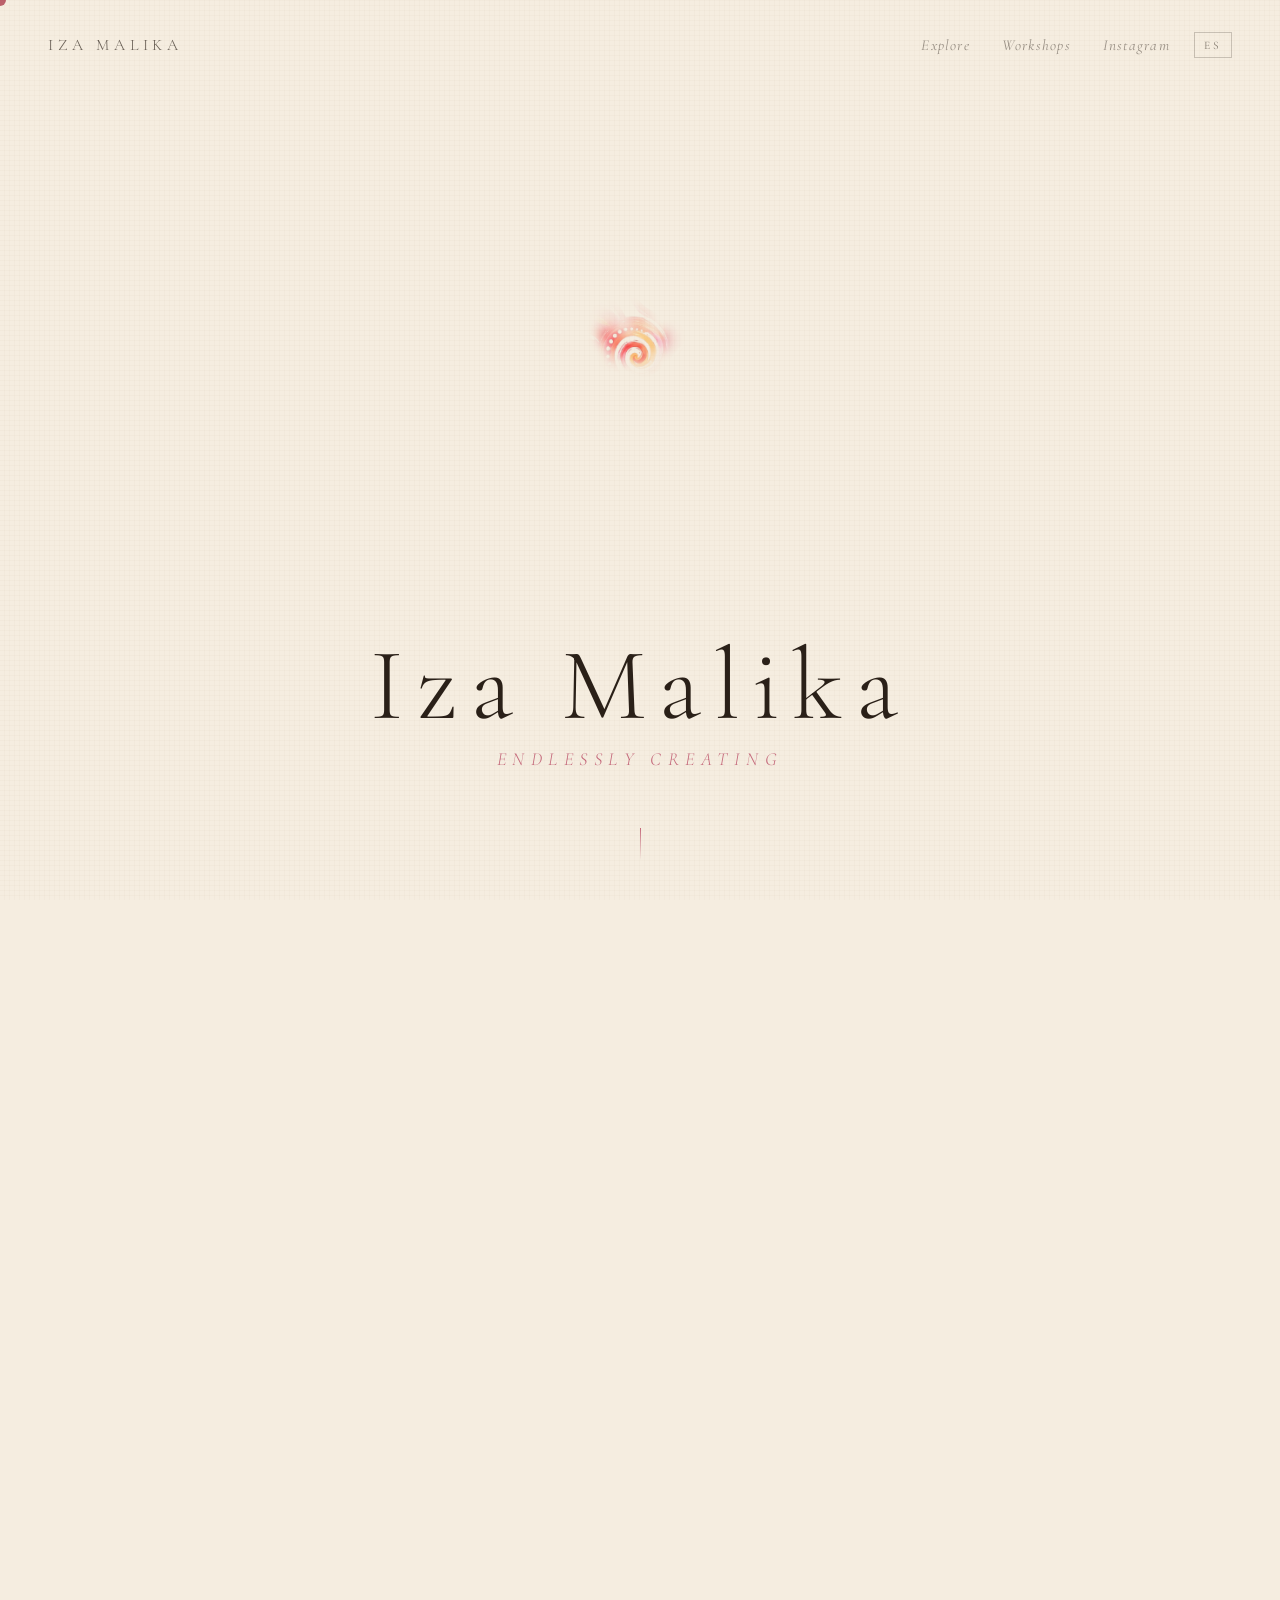
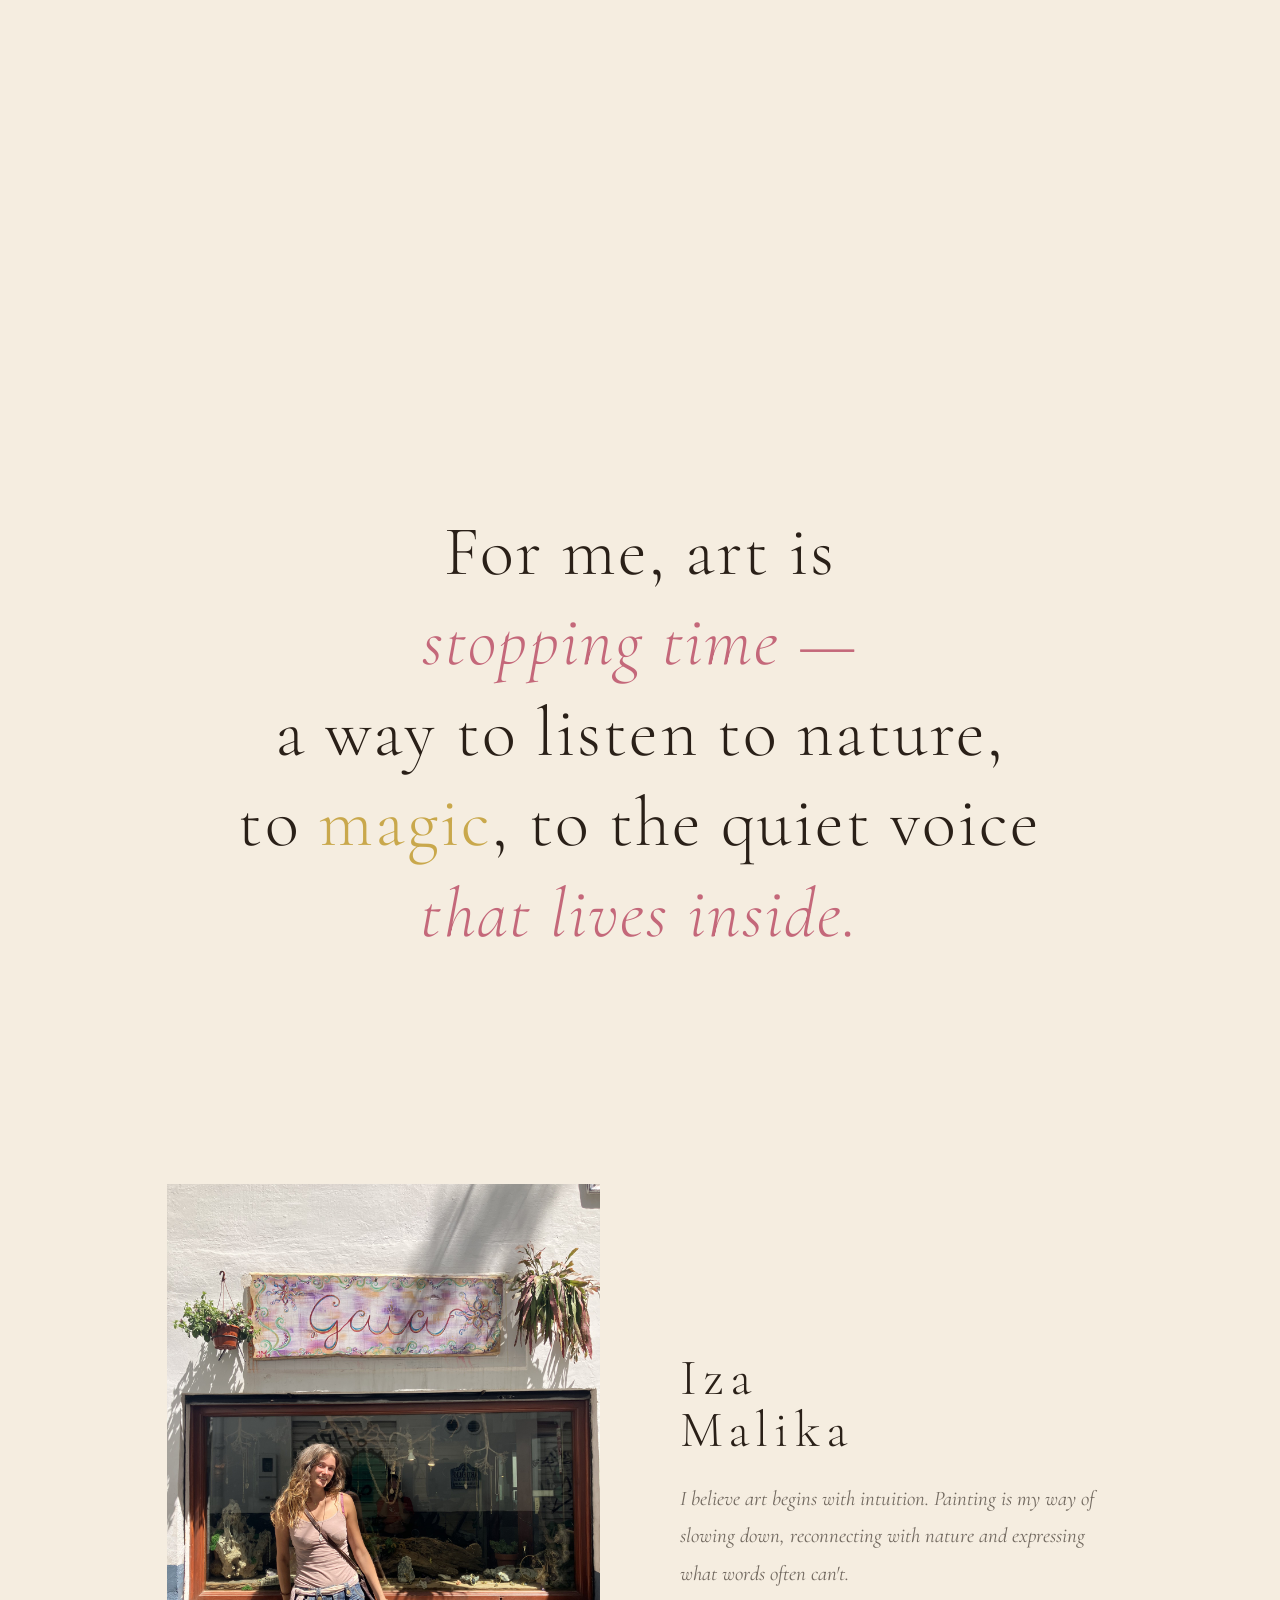
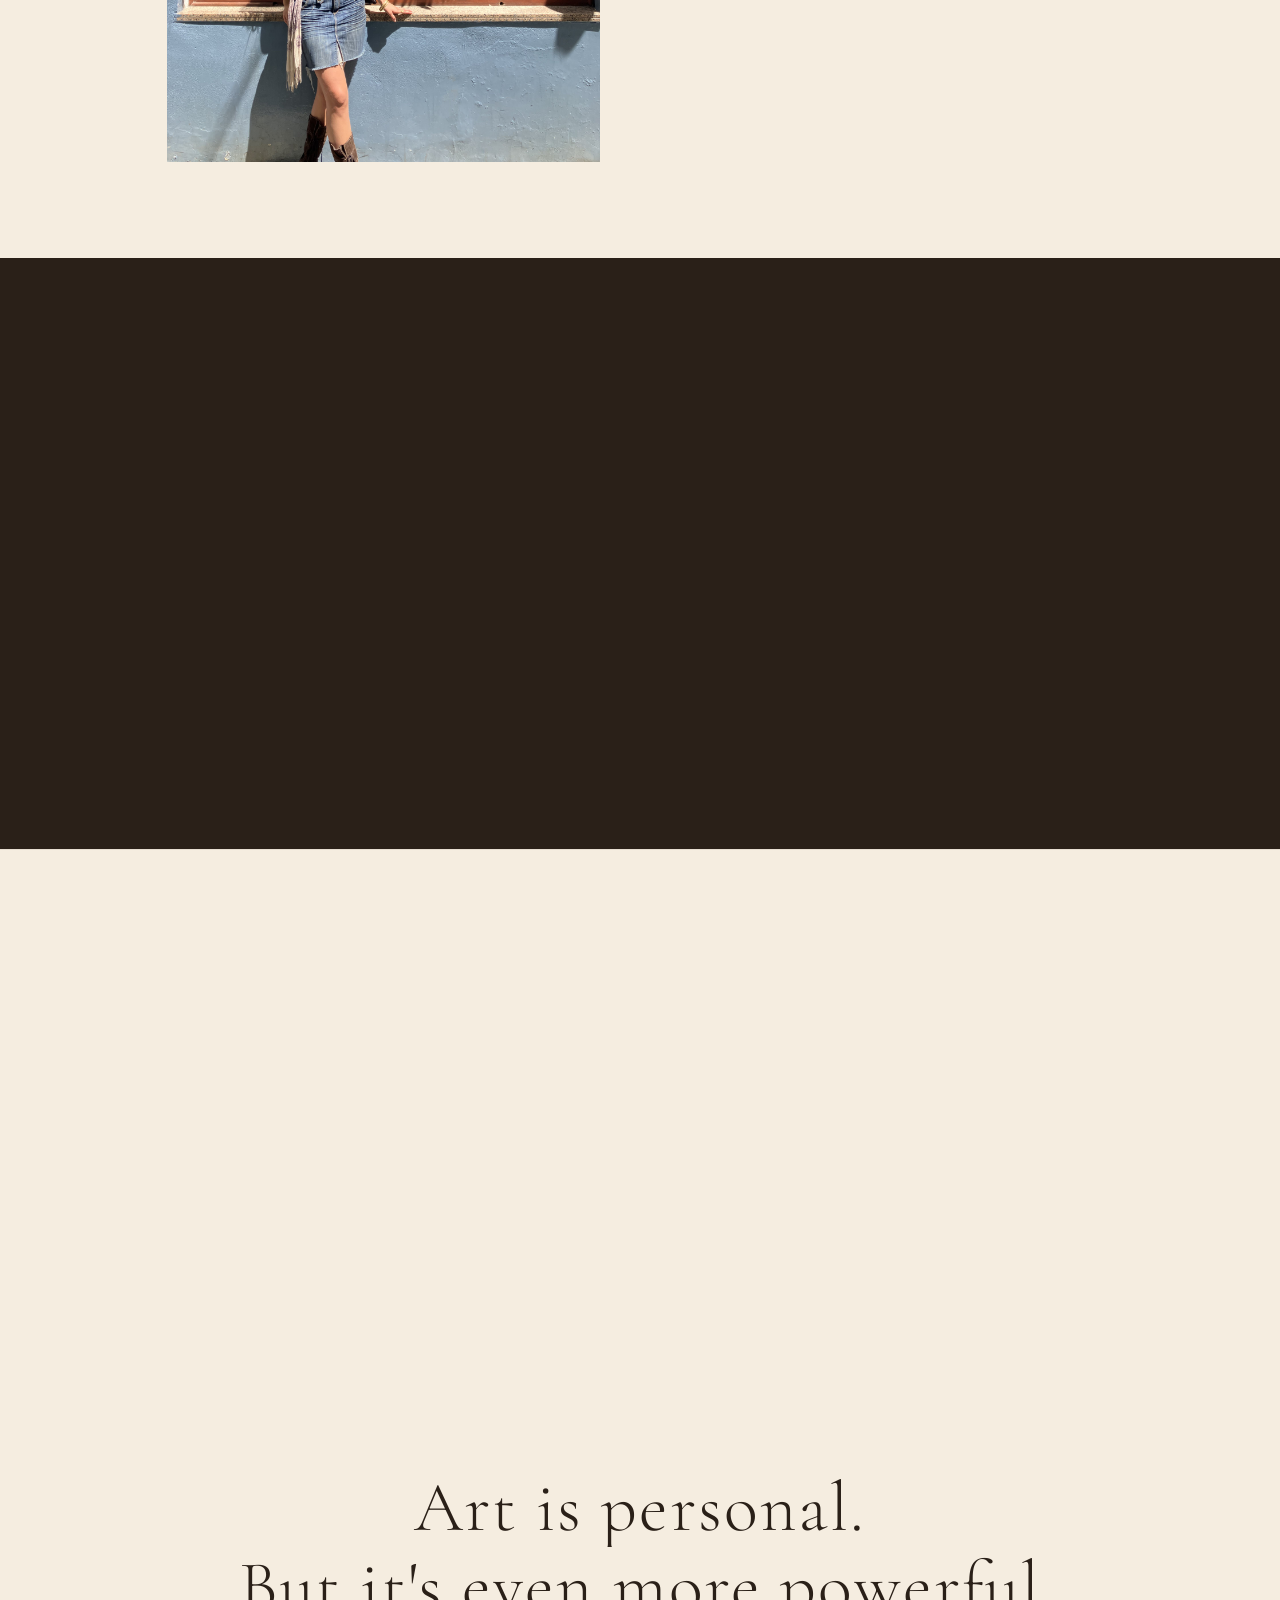
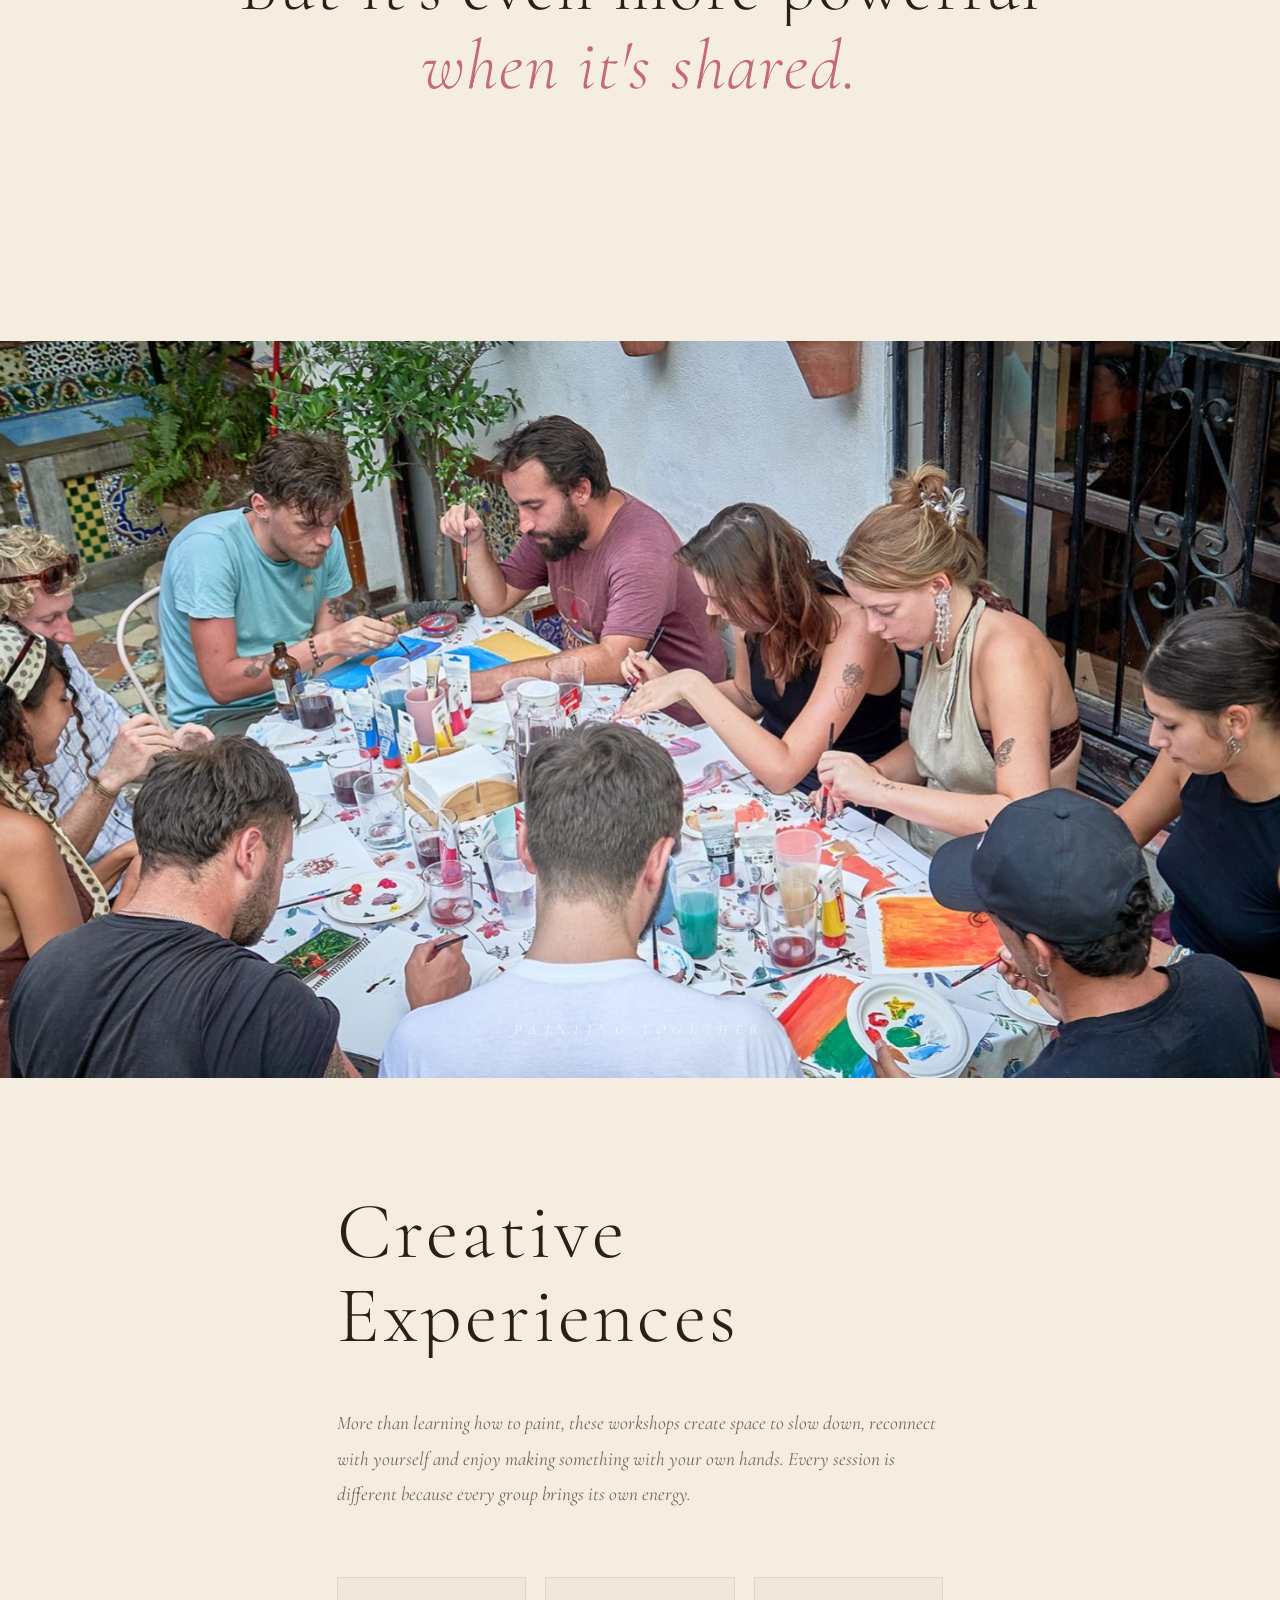
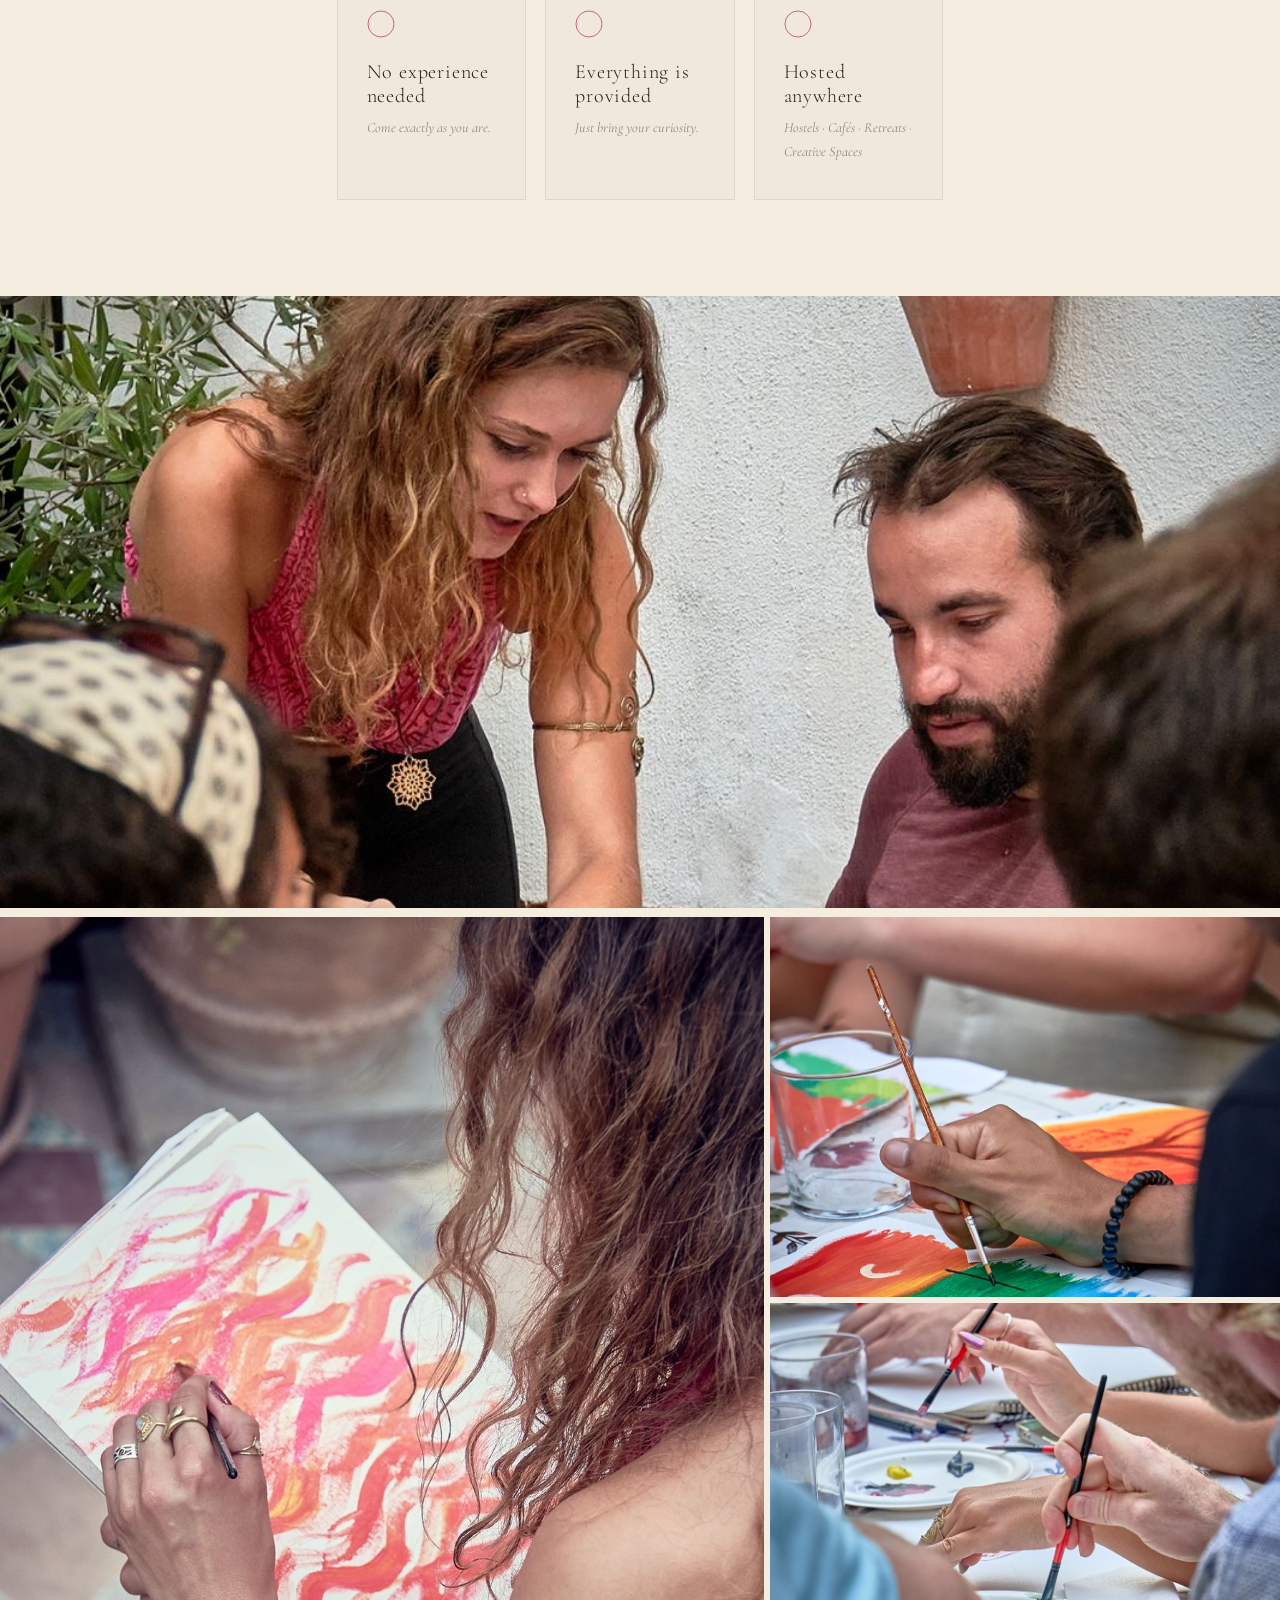
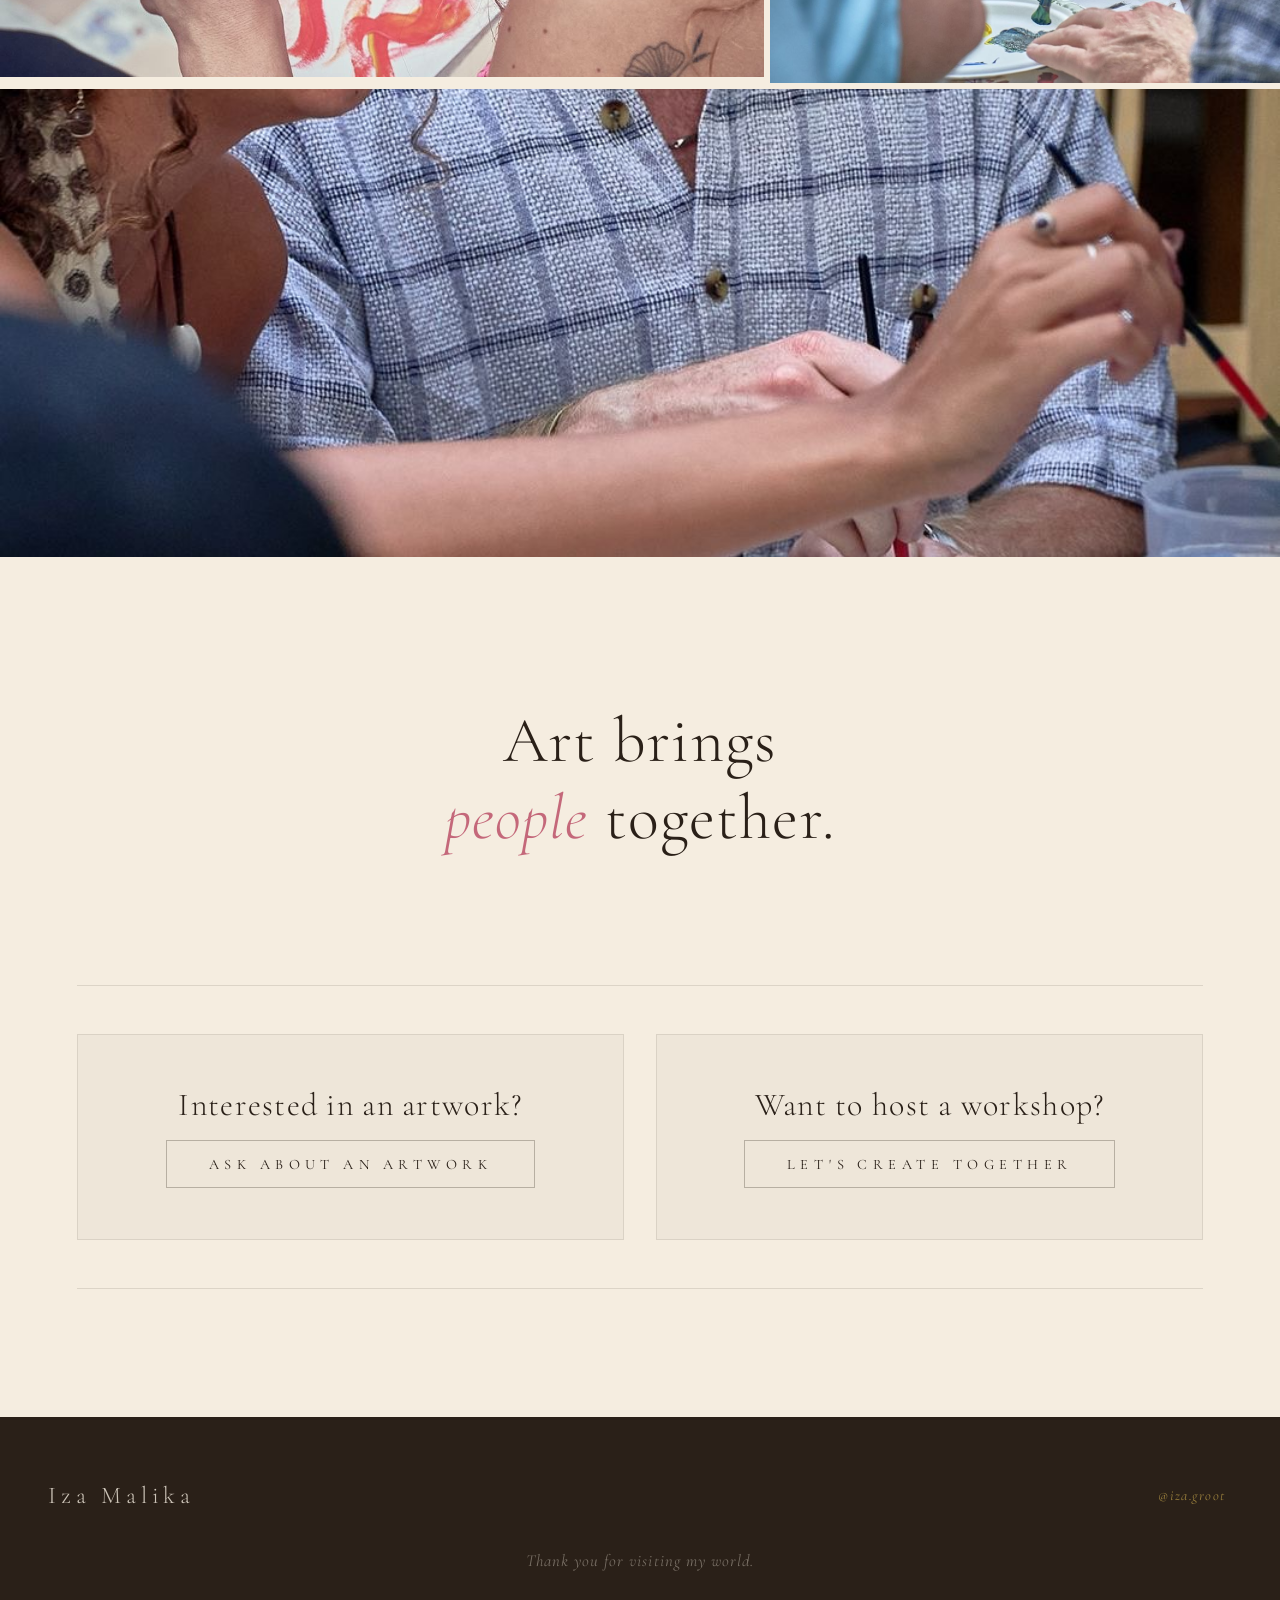
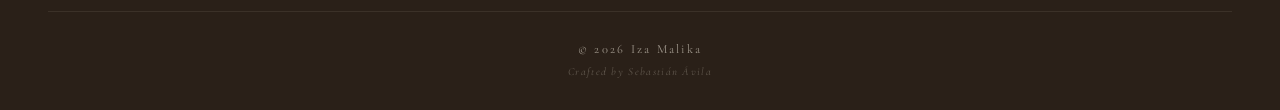
==== commit 078fc8d5: "feat: obras editables desde Pages CMS Las obras pasan a content/obras.json y la galería y el carruse" ====
--- a/index.html
+++ b/index.html
@@ -104,77 +104,7 @@
 <section id="carousel-section">
   <p class="carousel-theme-label" id="carousel-theme-label">—</p>
   <div class="carousel-track" id="carousel-track">
-
-    <!-- SOL -->
-    <div class="carousel-card" data-tema="sol">
-      <div class="carousel-img-wrap"><img src="images/obras/sol-montana.jpg" alt="The Sun and the Mountain" loading="lazy" /></div>
-      <div class="carousel-meta"><p class="carousel-titulo">The Sun and the Mountain</p><p class="carousel-subtitulo">Acrylic · 50×40 cm</p></div>
-    </div>
-    <div class="carousel-card" data-tema="sol">
-      <div class="carousel-img-wrap"><img src="images/obras/mandala-sol.jpg" alt="Solar Mandala" loading="lazy" /></div>
-      <div class="carousel-meta"><p class="carousel-titulo">Solar Mandala</p><p class="carousel-subtitulo">Acrylic · 30×40 cm</p></div>
-    </div>
-    <div class="carousel-card" data-tema="sol">
-      <div class="carousel-img-wrap"><img src="images/obras/flor-dorada.jpg" alt="Golden Flower" loading="lazy" /></div>
-      <div class="carousel-meta"><p class="carousel-titulo">Golden Flower</p><p class="carousel-subtitulo">Acrylic on canvas</p></div>
-    </div>
-    <div class="carousel-card" data-tema="sol">
-      <div class="carousel-img-wrap"><img src="images/obras/mandala-blanca.jpg" alt="White Mandala" loading="lazy" /></div>
-      <div class="carousel-meta"><p class="carousel-titulo">White Mandala</p><p class="carousel-subtitulo">Acrylic · 30×40 cm</p></div>
-    </div>
-    <div class="carousel-card" data-tema="sol">
-      <div class="carousel-img-wrap"><img src="images/obras/flamenco.jpg" alt="Flamenco" loading="lazy" /></div>
-      <div class="carousel-meta"><p class="carousel-titulo">Flamenco</p><p class="carousel-subtitulo">Acrylic on canvas</p></div>
-    </div>
-
-    <!-- MAGIA -->
-    <div class="carousel-card" data-tema="magia">
-      <div class="carousel-img-wrap"><img src="images/obras/luna-mistica.jpg" alt="The Mystic Moon" loading="lazy" /></div>
-      <div class="carousel-meta"><p class="carousel-titulo">The Mystic Moon</p><p class="carousel-subtitulo">Acrylic · 40×50 cm</p></div>
-    </div>
-    <div class="carousel-card" data-tema="magia">
-      <div class="carousel-img-wrap"><img src="images/obras/mandala-purpura.jpg" alt="Purple Mandala" loading="lazy" /></div>
-      <div class="carousel-meta"><p class="carousel-titulo">Purple Mandala</p><p class="carousel-subtitulo">Acrylic on canvas</p></div>
-    </div>
-    <div class="carousel-card" data-tema="magia">
-      <div class="carousel-img-wrap"><img src="images/obras/mujer-viento.jpg" alt="Woman in the Wind" loading="lazy" /></div>
-      <div class="carousel-meta"><p class="carousel-titulo">Woman in the Wind</p><p class="carousel-subtitulo">Acrylic on paper</p></div>
-    </div>
-    <div class="carousel-card" data-tema="magia">
-      <div class="carousel-img-wrap"><img src="images/obras/mandala-lavanda.jpg" alt="Lavender Mandala" loading="lazy" /></div>
-      <div class="carousel-meta"><p class="carousel-titulo">Lavender Mandala</p><p class="carousel-subtitulo">Acrylic on canvas</p></div>
-    </div>
-    <div class="carousel-card" data-tema="magia">
-      <div class="carousel-img-wrap"><img src="images/obras/luna-mujer.jpg" alt="Moon Woman" loading="lazy" /></div>
-      <div class="carousel-meta"><p class="carousel-titulo">Moon Woman</p><p class="carousel-subtitulo">Acrylic on canvas</p></div>
-    </div>
-    <div class="carousel-card" data-tema="magia">
-      <div class="carousel-img-wrap"><img src="images/obras/diosa-acuarela.jpg" alt="Watercolor Goddess" loading="lazy" /></div>
-      <div class="carousel-meta"><p class="carousel-titulo">Watercolor Goddess</p><p class="carousel-subtitulo">Watercolor on paper</p></div>
-    </div>
-
-    <!-- NATURALEZA -->
-    <div class="carousel-card" data-tema="naturaleza">
-      <div class="carousel-img-wrap"><img src="images/obras/plantas-verdes.jpg" alt="Green Plants" loading="lazy" /></div>
-      <div class="carousel-meta"><p class="carousel-titulo">Green Plants</p><p class="carousel-subtitulo">Acrylic on canvas</p></div>
-    </div>
-    <div class="carousel-card" data-tema="naturaleza">
-      <div class="carousel-img-wrap"><img src="images/obras/silueta-hojas.jpg" alt="Silhouette &amp; Leaves" loading="lazy" /></div>
-      <div class="carousel-meta"><p class="carousel-titulo">Silhouette &amp; Leaves</p><p class="carousel-subtitulo">Acrylic · 50×60 cm</p></div>
-    </div>
-    <div class="carousel-card" data-tema="naturaleza">
-      <div class="carousel-img-wrap"><img src="images/obras/botanica.jpg" alt="Botanica" loading="lazy" /></div>
-      <div class="carousel-meta"><p class="carousel-titulo">Botanica</p><p class="carousel-subtitulo">Acrylic on canvas</p></div>
-    </div>
-    <div class="carousel-card" data-tema="naturaleza">
-      <div class="carousel-img-wrap"><img src="images/obras/cuerpo-flores.jpg" alt="Body in Bloom" loading="lazy" /></div>
-      <div class="carousel-meta"><p class="carousel-titulo">Body in Bloom</p><p class="carousel-subtitulo">Acrylic · 50×40 cm</p></div>
-    </div>
-    <div class="carousel-card" data-tema="naturaleza">
-      <div class="carousel-img-wrap"><img src="images/obras/bailarina-verde.jpg" alt="Green Dancer" loading="lazy" /></div>
-      <div class="carousel-meta"><p class="carousel-titulo">Green Dancer</p><p class="carousel-subtitulo">Acrylic on canvas</p></div>
-    </div>
-
+    <!-- Cards are generated from content/obras.json (js/artworks.js) -->
   </div>
 
   <div class="carousel-controls">
@@ -200,23 +130,7 @@
 <section id="full-gallery">
   <p class="full-gallery-title" data-i18n="gallery-title">All Works</p>
   <div class="full-gallery-grid">
-    <div class="fg-item" data-titulo="The Sun and the Mountain" data-medium="Acrylic · 50×40 cm" data-year="2024" data-desc="Where light meets stone, the sun finds its throne. A piece about warmth, permanence and the power of rising."><img src="images/obras/sol-montana.jpg" alt="The Sun and the Mountain" loading="lazy" /></div>
-    <div class="fg-item" data-titulo="Solar Mandala" data-medium="Acrylic · 30×40 cm" data-year="2024" data-desc="Sacred geometry bathed in golden light. Each ring a reminder that everything begins and ends at the center."><img src="images/obras/mandala-sol.jpg" alt="Solar Mandala" loading="lazy" /></div>
-    <div class="fg-item" data-titulo="Golden Flower" data-medium="Acrylic on canvas" data-year="2024" data-desc="A bloom that carries the warmth of summer within. Painted during a season of renewal and quiet joy."><img src="images/obras/flor-dorada.jpg" alt="Golden Flower" loading="lazy" /></div>
-    <div class="fg-item" data-titulo="White Mandala" data-medium="Acrylic · 30×40 cm" data-year="2023" data-desc="Pure patterns woven in silence and light. A meditation on simplicity and the beauty of empty space."><img src="images/obras/mandala-blanca.jpg" alt="White Mandala" loading="lazy" /></div>
-    <div class="fg-item" data-titulo="Flamenco" data-medium="Acrylic on canvas" data-year="2024" data-desc="The fire in movement, the soul in color. An ode to the passion that lives in every step, every turn."><img src="images/obras/flamenco.jpg" alt="Flamenco" loading="lazy" /></div>
-    <div class="fg-item" data-titulo="The Mystic Moon" data-medium="Acrylic · 40×50 cm" data-year="2024" data-desc="She watches over what the sun cannot see. A tribute to the quiet magic of nighttime and inner knowing."><img src="images/obras/luna-mistica.jpg" alt="The Mystic Moon" loading="lazy" /></div>
-    <div class="fg-item" data-titulo="Purple Mandala" data-medium="Acrylic on canvas" data-year="2024" data-desc="Where violet dreams spiral into infinity. A portal of color and intention, painted in a single breath."><img src="images/obras/mandala-purpura.jpg" alt="Purple Mandala" loading="lazy" /></div>
-    <div class="fg-item" data-titulo="Woman in the Wind" data-medium="Acrylic on paper" data-year="2025" data-desc="She lets go of everything that no longer serves her. Hair as wings, spirit as sky. A celebration of release."><img src="images/obras/mujer-viento.jpg" alt="Woman in the Wind" loading="lazy" /></div>
-    <div class="fg-item" data-titulo="Lavender Mandala" data-medium="Acrylic on canvas" data-year="2023" data-desc="Soft and deliberate, like a whispered intention. A piece that asks you to slow down and breathe."><img src="images/obras/mandala-lavanda.jpg" alt="Lavender Mandala" loading="lazy" /></div>
-    <div class="fg-item" data-titulo="Moon Woman" data-medium="Acrylic on canvas" data-year="2024" data-desc="Her cycles are the moon's, her power, her own. A portrait of feminine energy in its fullest, truest form."><img src="images/obras/luna-mujer.jpg" alt="Moon Woman" loading="lazy" /></div>
-    <div class="fg-item" data-titulo="Watercolor Goddess" data-medium="Watercolor on paper" data-year="2024" data-desc="A goddess born of color and impermanence. She dissolves at the edges, reminding us that beauty doesn't need borders."><img src="images/obras/diosa-acuarela.jpg" alt="Watercolor Goddess" loading="lazy" /></div>
-    <div class="fg-item" data-titulo="Green Plants" data-medium="Acrylic on canvas" data-year="2025" data-desc="Life reaching upward, quietly and with certainty. A piece about growth, patience and the intelligence of nature."><img src="images/obras/plantas-verdes.jpg" alt="Green Plants" loading="lazy" /></div>
-    <div class="fg-item" data-titulo="Silhouette &amp; Leaves" data-medium="Acrylic · 50×60 cm" data-year="2024" data-desc="The body and the forest, one and the same. Where human form meets wild green, there is no separation."><img src="images/obras/silueta-hojas.jpg" alt="Silhouette &amp; Leaves" loading="lazy" /></div>
-    <div class="fg-item" data-titulo="Botanica" data-medium="Acrylic on canvas" data-year="2024" data-desc="Nature drawn from memory and wonder. A botanical study that became something more — something felt, not just observed."><img src="images/obras/botanica.jpg" alt="Botanica" loading="lazy" /></div>
-    <div class="fg-item" data-titulo="Body in Bloom" data-medium="Acrylic · 50×40 cm" data-year="2025" data-desc="When the body becomes a garden. A celebration of softness, color and the courage to grow in full view."><img src="images/obras/cuerpo-flores.jpg" alt="Body in Bloom" loading="lazy" /></div>
-    <div class="fg-item" data-titulo="Green Dancer" data-medium="Acrylic on canvas" data-year="2024" data-desc="Movement as meditation, color as breath. She dances not to be seen, but to feel alive."><img src="images/obras/bailarina-verde.jpg" alt="Green Dancer" loading="lazy" /></div>
-    <div class="fg-item" data-titulo="Female Portrait" data-medium="Acrylic on canvas" data-year="2024" data-desc="The quiet power in a gaze. A portrait that asks to be looked at slowly, and with patience."><img src="images/obras/retrato-femenino.jpg" alt="Female Portrait" loading="lazy" /></div>
+    <!-- Items are generated from content/obras.json (js/artworks.js) -->
   </div>
 </section>
 
